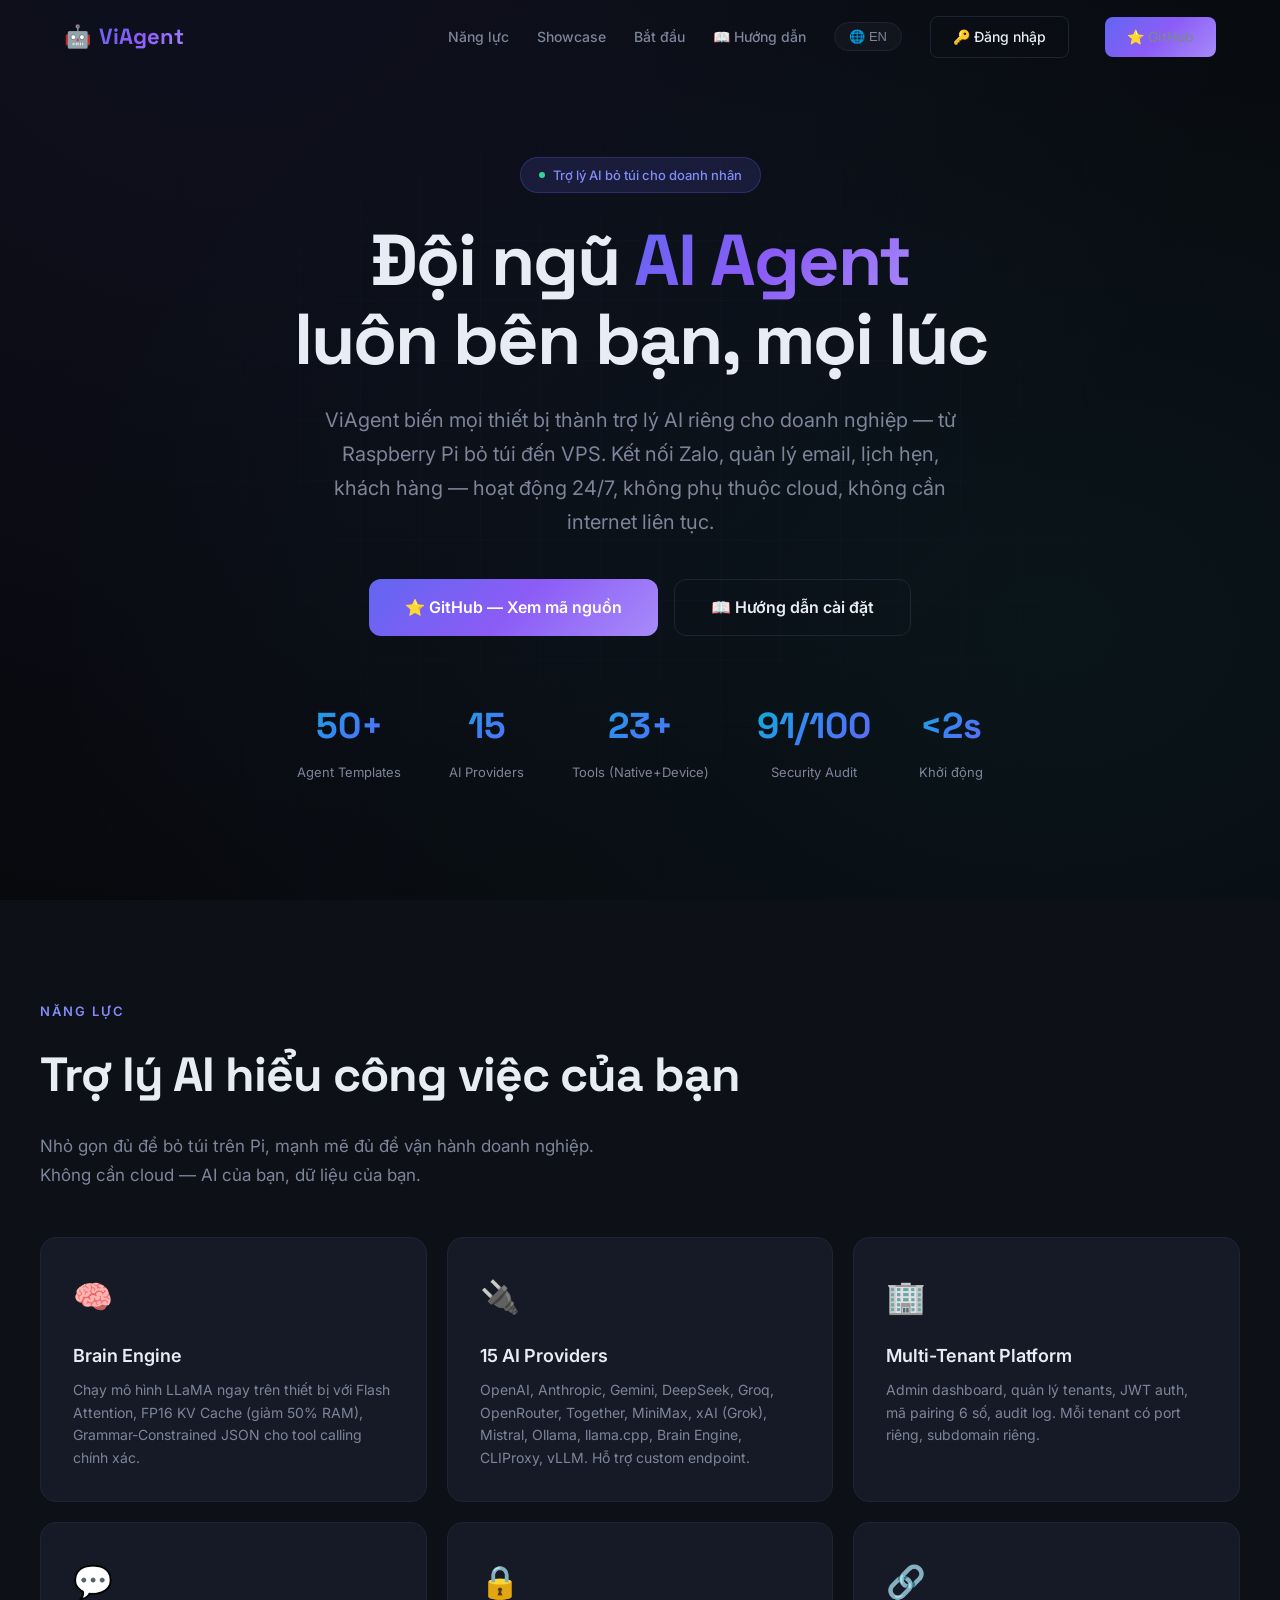
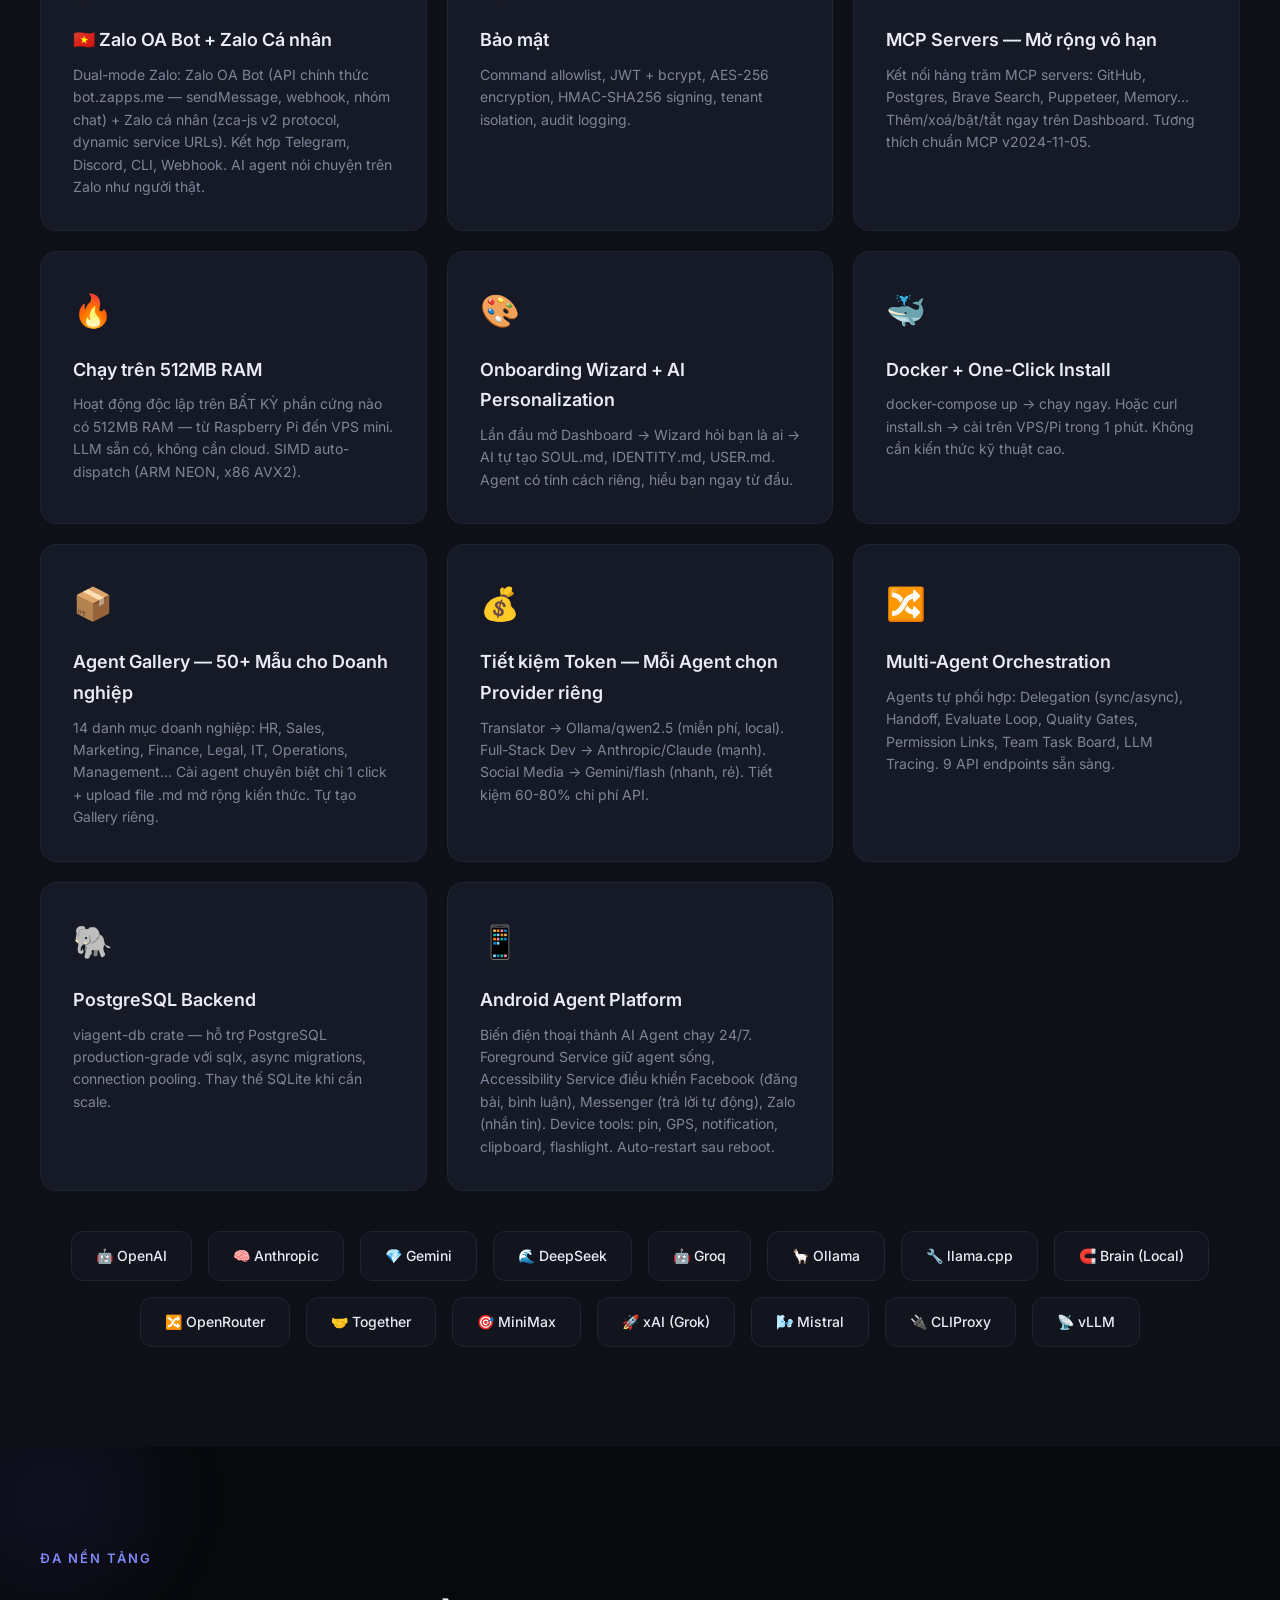
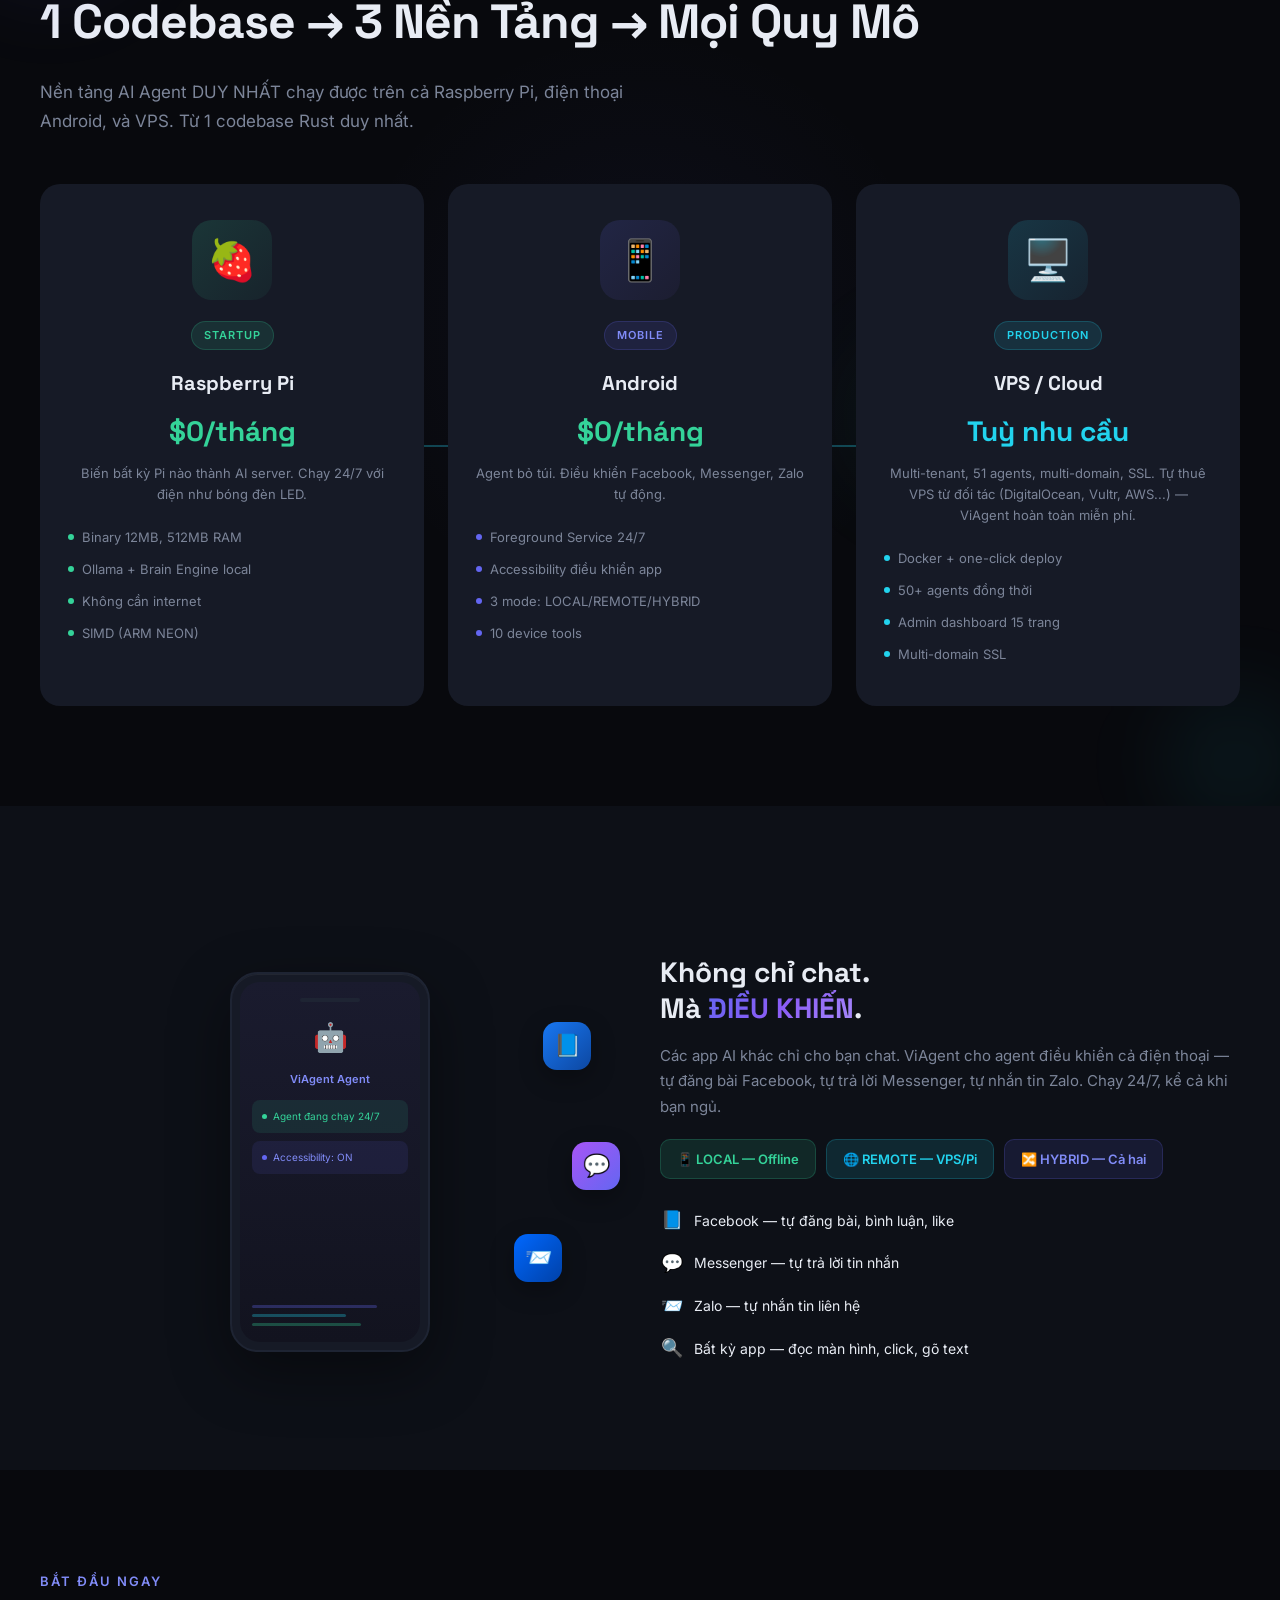
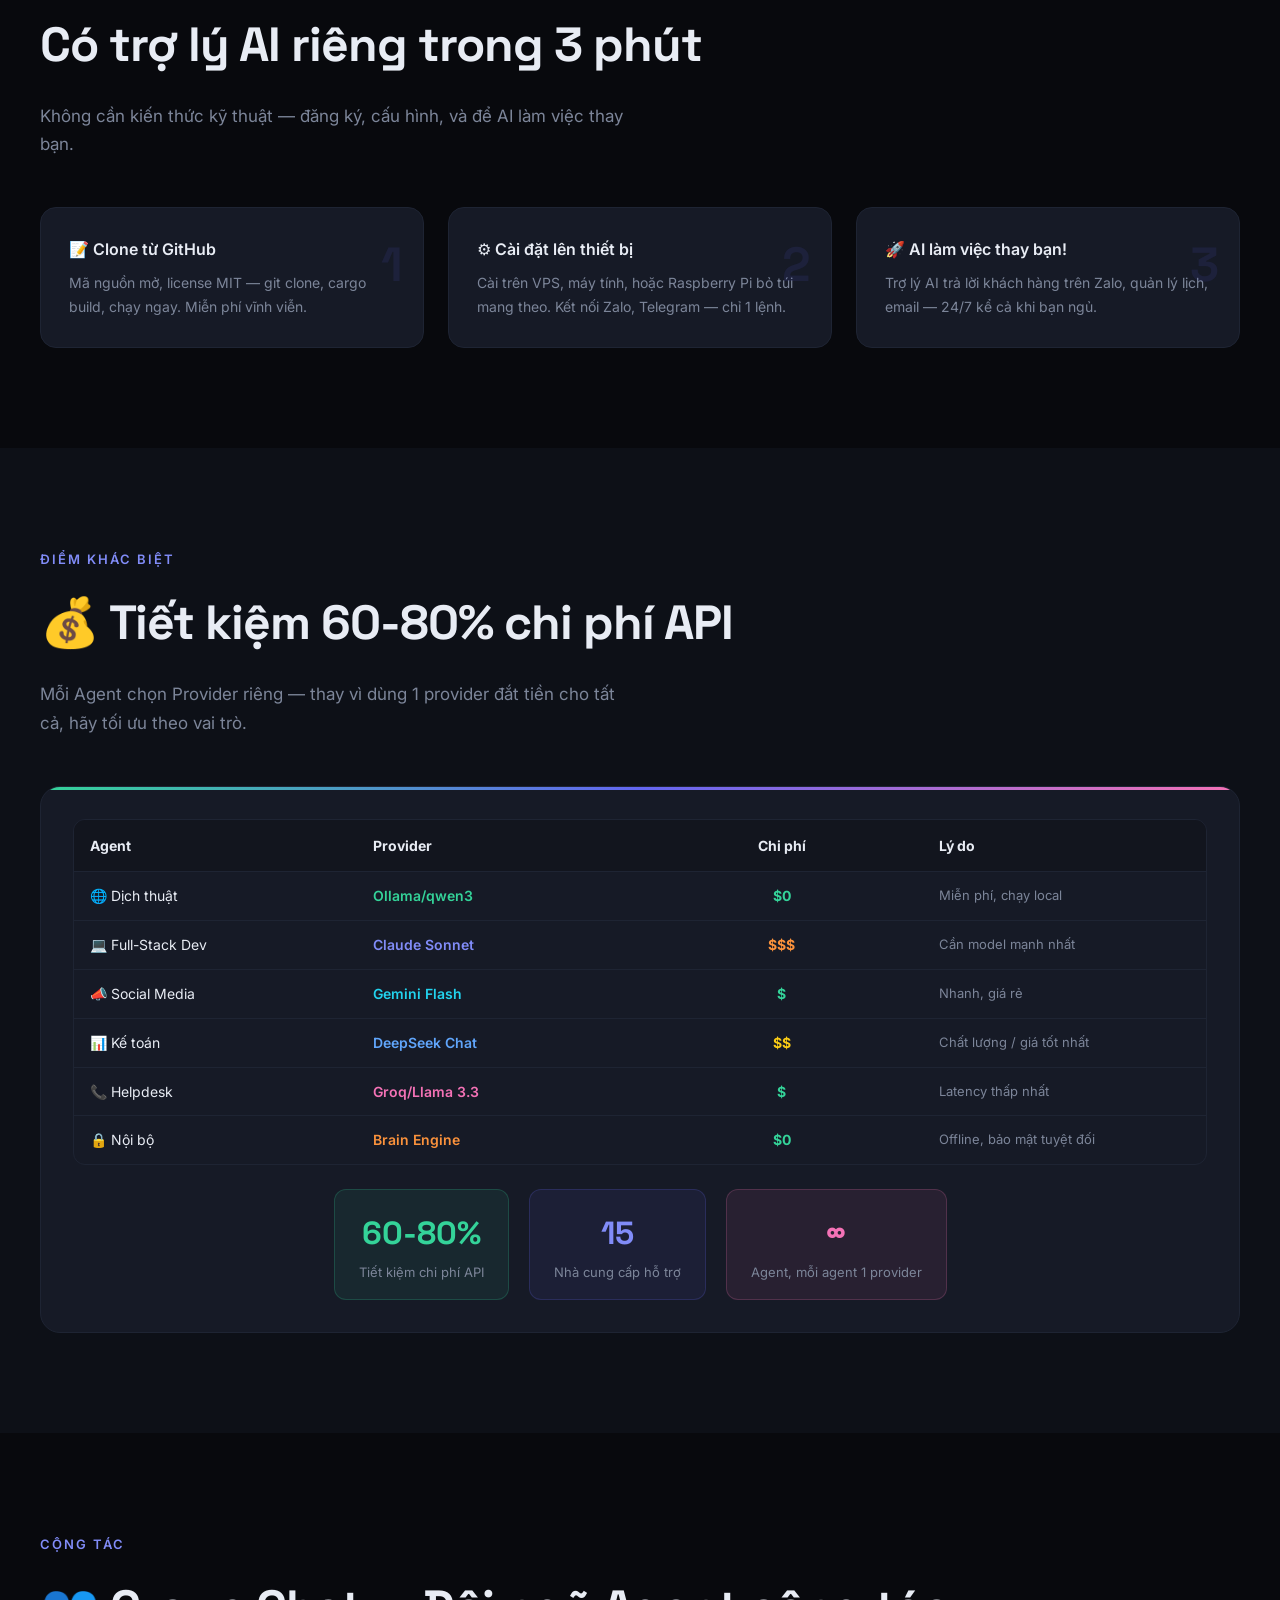
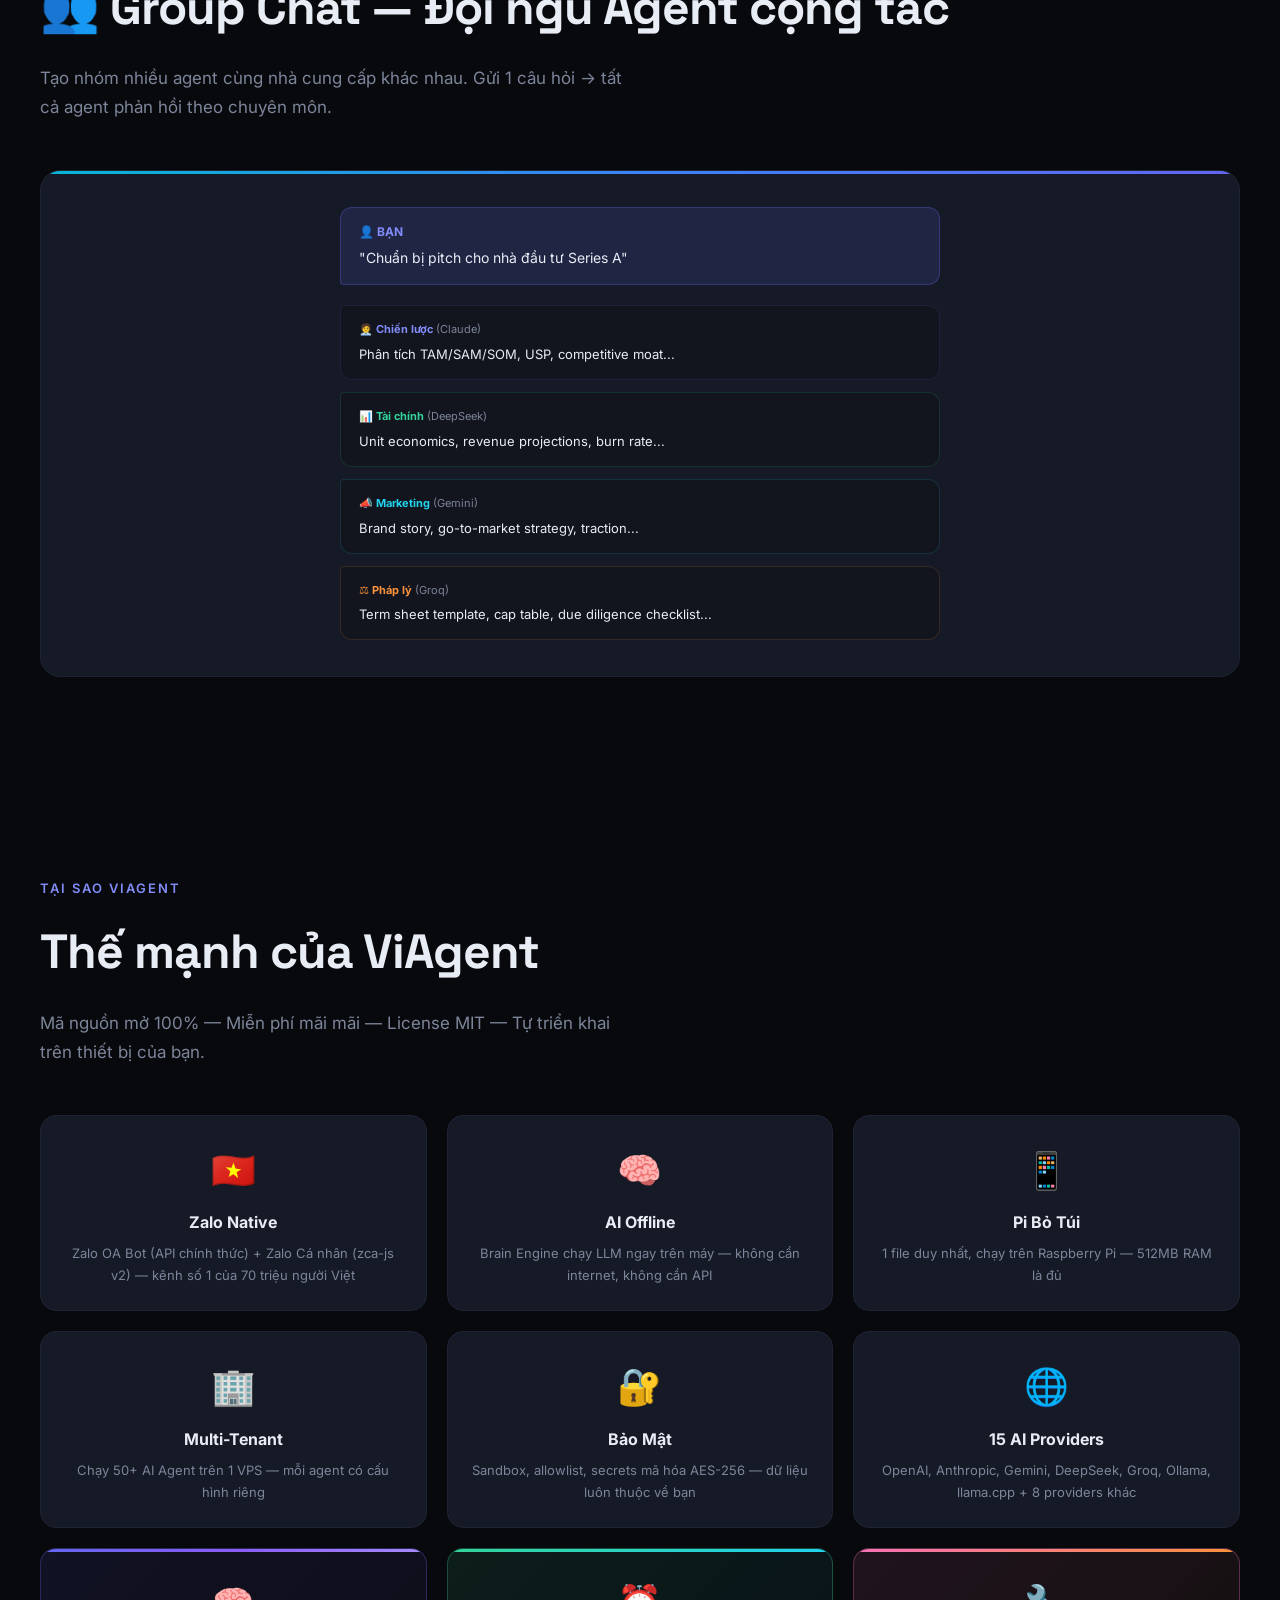
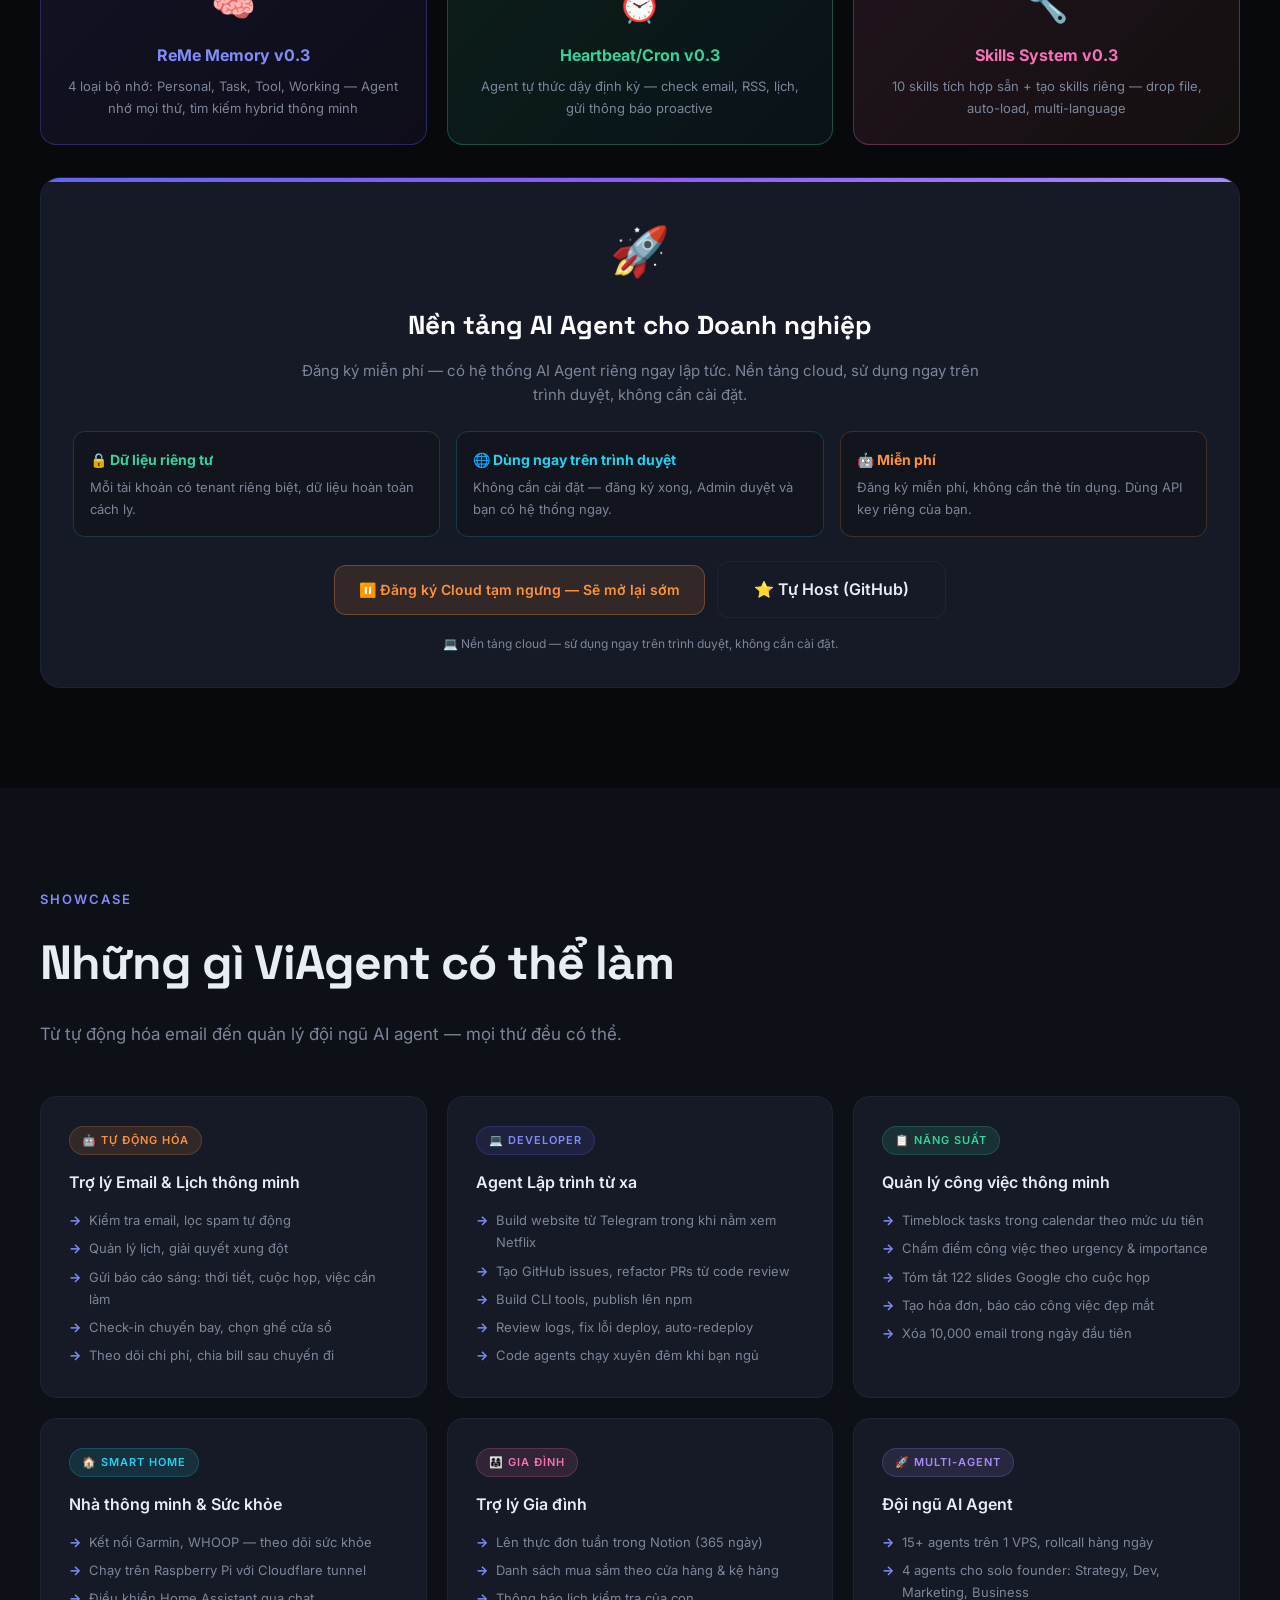
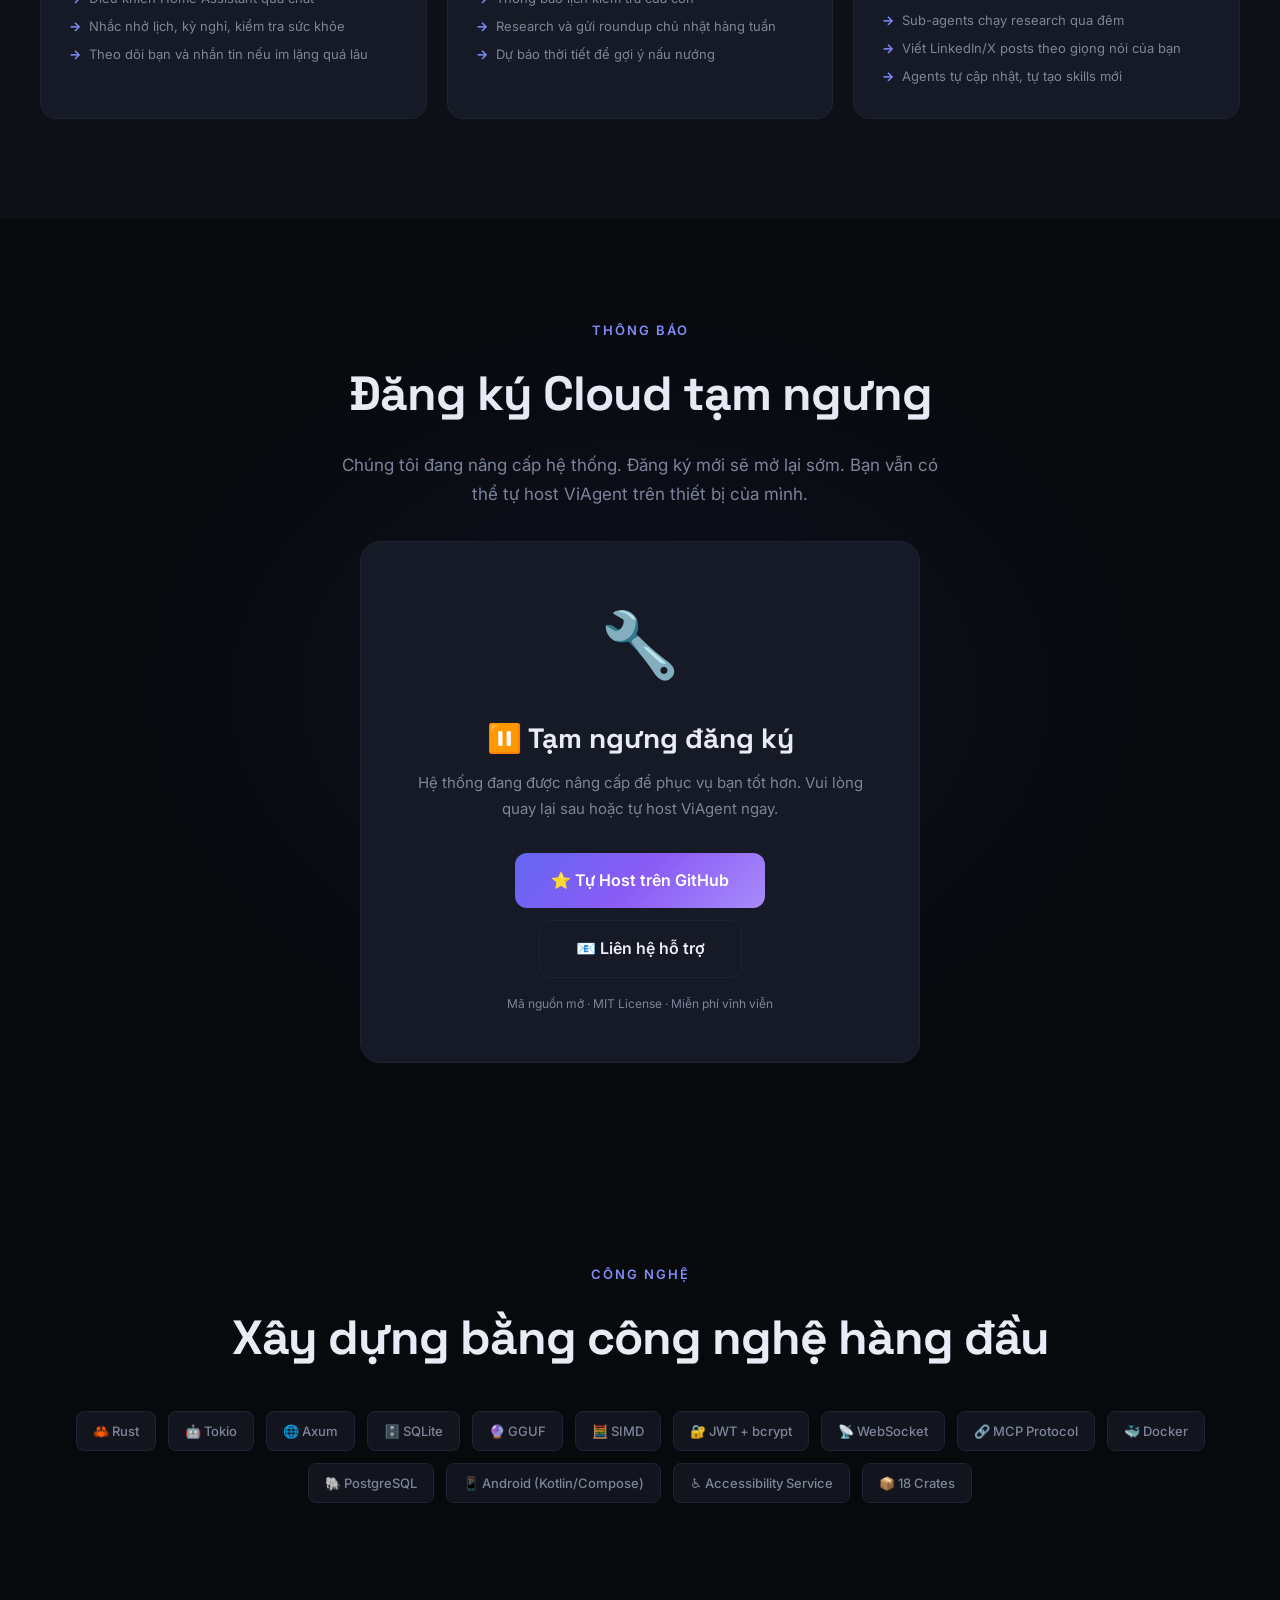
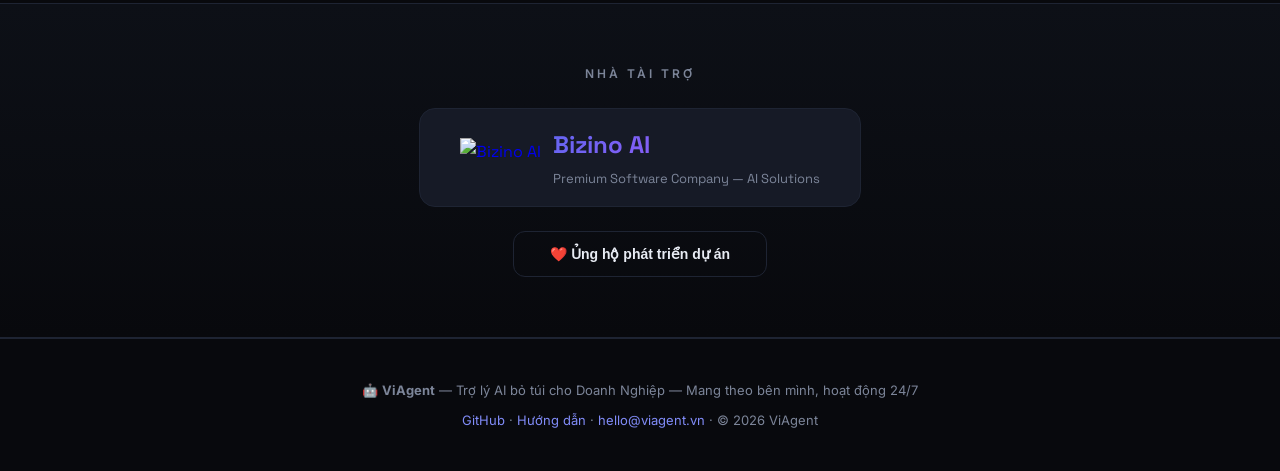
==== deploy/viagent-landing/index.html @ e4c4c2b2 "initial: BizClaw v0.3.0 — Self-hosted AI Agent platform Single-tenant AI Agent platform for personal" ====
<!DOCTYPE html>
<html lang="vi">
<head>
<meta charset="UTF-8">
<meta name="viewport" content="width=device-width, initial-scale=1.0">
<title>ViAgent — Trợ lý AI cho Doanh Nghiệp | AI Agent for Business</title>
<meta name="description" content="ViAgent — Trợ lý AI dành cho doanh nhân. Chạy trên mọi thiết bị từ Raspberry Pi đến VPS. Tích hợp Zalo, hoạt động độc lập không cần cloud.">
<meta property="og:title" content="ViAgent — Trợ lý AI cho Doanh Nghiệp">
<meta property="og:description" content="AI Agent bỏ túi cho doanh nhân. Chạy trên thiết bị 512MB RAM, tích hợp Zalo, hoạt động 24/7 không cần cloud.">
<meta property="og:type" content="website">
<meta property="og:url" content="https://viagent.vn">
<link rel="icon" href="data:image/svg+xml,<svg xmlns='http://www.w3.org/2000/svg' viewBox='0 0 100 100'><text y='.9em' font-size='90'>🤖</text></svg>">
<link rel="preconnect" href="https://fonts.googleapis.com">
<link href="https://fonts.googleapis.com/css2?family=Inter:wght@300;400;500;600;700;800;900&family=Space+Grotesk:wght@400;500;600;700&display=swap" rel="stylesheet">
<style>
*{margin:0;padding:0;box-sizing:border-box}
:root{
  --bg:#08090d;--bg2:#0d1017;--surface:#12151e;--card:#161a26;--border:#1e2433;
  --text:#e8ecf4;--muted:#7c8599;--accent:#6366f1;--accent2:#818cf8;--accent-glow:rgba(99,102,241,.15);
  --green:#34d399;--cyan:#22d3ee;--pink:#f472b6;--orange:#fb923c;
  --grad1:linear-gradient(135deg,#6366f1,#8b5cf6,#a78bfa);
  --grad2:linear-gradient(135deg,#06b6d4,#3b82f6,#6366f1);
}
html{scroll-behavior:smooth;font-size:16px}
body{font-family:'Inter',system-ui,sans-serif;background:var(--bg);color:var(--text);overflow-x:hidden;line-height:1.7}

/* ═══ NAV ═══ */
nav{position:fixed;top:0;width:100%;z-index:100;padding:16px 0;transition:all .3s}
nav.scrolled{background:rgba(8,9,13,.92);backdrop-filter:blur(20px);border-bottom:1px solid var(--border)}
.nav-inner{max-width:1200px;margin:0 auto;padding:0 24px;display:flex;align-items:center;justify-content:space-between}
.logo{display:flex;align-items:center;gap:8px;font-family:'Space Grotesk',sans-serif;font-weight:700;font-size:22px;color:var(--text);text-decoration:none}
.logo span{background:var(--grad1);-webkit-background-clip:text;-webkit-text-fill-color:transparent}
.nav-links{display:flex;gap:28px;align-items:center}
.nav-links a{color:var(--muted);text-decoration:none;font-size:14px;font-weight:500;transition:.2s}
.nav-links a:hover{color:var(--text)}
.lang-toggle{background:var(--surface);border:1px solid var(--border);color:var(--muted);padding:6px 14px;border-radius:20px;cursor:pointer;font-size:13px;transition:.2s}
.lang-toggle:hover{border-color:var(--accent);color:var(--accent)}
.nav-cta{background:var(--grad1);color:#fff;padding:8px 22px;border-radius:8px;font-size:14px;font-weight:600;text-decoration:none;transition:all .2s;border:none;cursor:pointer}
.nav-cta:hover{transform:translateY(-1px);box-shadow:0 8px 30px rgba(99,102,241,.35)}

/* ═══ HERO ═══ */
.hero{min-height:100vh;display:flex;align-items:center;justify-content:center;position:relative;overflow:hidden;padding:120px 24px 80px}
.hero::before{content:'';position:absolute;top:-50%;left:-30%;width:160%;height:200%;background:radial-gradient(ellipse at 30% 20%,rgba(99,102,241,.08) 0%,transparent 50%),radial-gradient(ellipse at 70% 60%,rgba(34,211,238,.06) 0%,transparent 50%);pointer-events:none}
.hero-grid{position:absolute;inset:0;background-image:linear-gradient(rgba(99,102,241,.03) 1px,transparent 1px),linear-gradient(90deg,rgba(99,102,241,.03) 1px,transparent 1px);background-size:60px 60px;mask-image:radial-gradient(ellipse at center,black 30%,transparent 70%)}
.hero-content{max-width:900px;text-align:center;position:relative;z-index:1}
.hero-badge{display:inline-flex;align-items:center;gap:8px;padding:6px 18px;background:var(--accent-glow);border:1px solid rgba(99,102,241,.25);border-radius:30px;font-size:13px;color:var(--accent2);margin-bottom:28px;font-weight:500}
.hero-badge .dot{width:6px;height:6px;background:var(--green);border-radius:50%;animation:pulse 2s infinite}
@keyframes pulse{0%,100%{opacity:1}50%{opacity:.4}}
h1{font-family:'Space Grotesk',sans-serif;font-size:clamp(36px,6vw,72px);font-weight:800;line-height:1.1;margin-bottom:24px;letter-spacing:-2px}
h1 .grad{background:var(--grad1);-webkit-background-clip:text;-webkit-text-fill-color:transparent}
.hero-desc{font-size:clamp(16px,2vw,20px);color:var(--muted);max-width:640px;margin:0 auto 40px;line-height:1.7}
.hero-actions{display:flex;gap:16px;justify-content:center;flex-wrap:wrap}
.btn-primary{background:var(--grad1);color:#fff;padding:14px 36px;border-radius:12px;font-size:16px;font-weight:600;text-decoration:none;transition:all .25s;border:none;cursor:pointer;display:inline-flex;align-items:center;gap:8px}
.btn-primary:hover{transform:translateY(-2px);box-shadow:0 12px 40px rgba(99,102,241,.4)}
.btn-secondary{background:transparent;color:var(--text);padding:14px 36px;border-radius:12px;font-size:16px;font-weight:600;text-decoration:none;border:1px solid var(--border);transition:all .25s;display:inline-flex;align-items:center;gap:8px}
.btn-secondary:hover{border-color:var(--accent);background:var(--accent-glow)}
.hero-stats{display:flex;gap:48px;justify-content:center;margin-top:60px;flex-wrap:wrap}
.hero-stat{text-align:center}
.hero-stat .num{font-family:'Space Grotesk',sans-serif;font-size:36px;font-weight:700;background:var(--grad2);-webkit-background-clip:text;background-clip:text;-webkit-text-fill-color:transparent}
.hero-stat .label{font-size:13px;color:var(--muted);margin-top:4px}

/* ═══ PLATFORM SECTION ═══ */
#platforms{background:var(--bg);position:relative;overflow:hidden}
#platforms::before{content:'';position:absolute;top:50%;left:50%;width:600px;height:600px;transform:translate(-50%,-50%);background:radial-gradient(circle,rgba(99,102,241,.06) 0%,transparent 70%);pointer-events:none}
.platforms-grid{display:grid;grid-template-columns:repeat(3,1fr);gap:24px;margin-top:48px;position:relative}
.platforms-grid::before{content:'';position:absolute;top:50%;left:15%;right:15%;height:2px;background:linear-gradient(90deg,transparent,var(--cyan),var(--accent),var(--cyan),transparent);opacity:.3;z-index:0}
.platform-card{background:var(--card);border-radius:20px;padding:36px 28px;text-align:center;position:relative;z-index:1;transition:all .4s;overflow:hidden}
.platform-card::before{content:'';position:absolute;inset:-2px;border-radius:22px;padding:2px;background:linear-gradient(135deg,var(--accent),var(--cyan),var(--accent));-webkit-mask:linear-gradient(#fff 0 0) content-box,linear-gradient(#fff 0 0);mask:linear-gradient(#fff 0 0) content-box,linear-gradient(#fff 0 0);-webkit-mask-composite:xor;mask-composite:exclude;opacity:0;transition:.4s}
.platform-card:hover::before{opacity:1}
.platform-card:hover{transform:translateY(-8px);box-shadow:0 20px 60px rgba(99,102,241,.15)}
.platform-icon{width:80px;height:80px;border-radius:20px;display:flex;align-items:center;justify-content:center;font-size:40px;margin:0 auto 20px;position:relative}
.platform-icon.pi{background:linear-gradient(135deg,rgba(52,211,153,.15),rgba(52,211,153,.05))}
.platform-icon.android{background:linear-gradient(135deg,rgba(99,102,241,.15),rgba(139,92,246,.05))}
.platform-icon.vps{background:linear-gradient(135deg,rgba(34,211,238,.15),rgba(34,211,238,.05))}
.platform-card h3{font-size:20px;font-weight:700;margin-bottom:4px;font-family:'Space Grotesk',sans-serif}
.platform-price{font-family:'Space Grotesk',sans-serif;font-size:28px;font-weight:800;margin:8px 0}
.platform-price.free{color:var(--green)}
.platform-price.low{color:var(--cyan)}
.platform-card .platform-desc{font-size:13px;color:var(--muted);margin-bottom:16px;line-height:1.6}
.platform-features{list-style:none;text-align:left}
.platform-features li{padding:5px 0;font-size:13px;color:var(--muted);display:flex;align-items:center;gap:8px}
.platform-features li .pf-dot{width:6px;height:6px;border-radius:50%;flex-shrink:0}
.pf-dot.green{background:var(--green)}
.pf-dot.purple{background:var(--accent)}
.pf-dot.cyan{background:var(--cyan)}
.platform-tag{display:inline-block;padding:4px 12px;border-radius:20px;font-size:11px;font-weight:600;letter-spacing:1px;text-transform:uppercase;margin-bottom:16px}
.ptag-green{background:rgba(52,211,153,.12);color:var(--green);border:1px solid rgba(52,211,153,.2)}
.ptag-purple{background:rgba(99,102,241,.12);color:var(--accent2);border:1px solid rgba(99,102,241,.2)}
.ptag-cyan{background:rgba(34,211,238,.12);color:var(--cyan);border:1px solid rgba(34,211,238,.2)}

/* Floating orbs */
.platform-orbs{position:absolute;inset:0;pointer-events:none;overflow:hidden}
.orb{position:absolute;border-radius:50%;filter:blur(40px);animation:float 8s ease-in-out infinite}
.orb-1{width:200px;height:200px;background:rgba(99,102,241,.08);top:-50px;left:-50px;animation-delay:0s}
.orb-2{width:150px;height:150px;background:rgba(34,211,238,.06);bottom:-30px;right:-30px;animation-delay:3s}
.orb-3{width:180px;height:180px;background:rgba(52,211,153,.05);top:50%;right:20%;animation-delay:5s}
@keyframes float{0%,100%{transform:translateY(0) scale(1)}50%{transform:translateY(-20px) scale(1.05)}}

/* ═══ ANDROID SHOWCASE ═══ */
.android-showcase{display:grid;grid-template-columns:1fr 1fr;gap:40px;align-items:center;margin-top:48px}
.android-visual{position:relative;display:flex;align-items:center;justify-content:center;min-height:400px}
.phone-frame{width:200px;height:380px;background:var(--card);border:2px solid var(--border);border-radius:28px;position:relative;overflow:hidden;box-shadow:0 20px 60px rgba(0,0,0,.4),inset 0 1px 0 rgba(255,255,255,.05)}
.phone-screen{position:absolute;inset:8px;border-radius:20px;background:linear-gradient(180deg,#1a1b2e 0%,#12131f 100%);display:flex;flex-direction:column;padding:16px 12px}
.phone-notch{width:60px;height:4px;background:var(--border);border-radius:4px;margin:0 auto 12px}
.phone-logo{text-align:center;font-size:28px;margin-bottom:8px}
.phone-title{text-align:center;font-size:11px;font-weight:600;color:var(--accent2);margin-bottom:12px}
.phone-status{display:flex;align-items:center;gap:6px;padding:8px 10px;background:rgba(52,211,153,.1);border-radius:8px;margin-bottom:8px;font-size:10px;color:var(--green)}
.phone-status .ps-dot{width:5px;height:5px;background:var(--green);border-radius:50%;animation:pulse 2s infinite}
.app-lines{display:flex;flex-direction:column;gap:6px;margin-top:auto}
.app-line{height:3px;border-radius:2px;opacity:.3}
.app-line:nth-child(1){background:var(--accent);width:80%}
.app-line:nth-child(2){background:var(--cyan);width:60%}
.app-line:nth-child(3){background:var(--green);width:70%}

/* App connection lines */
.app-nodes{position:absolute;top:0;left:0;right:0;bottom:0}
.app-node{position:absolute;width:48px;height:48px;border-radius:14px;display:flex;align-items:center;justify-content:center;font-size:22px;box-shadow:0 8px 24px rgba(0,0,0,.3);animation:float 6s ease-in-out infinite}
.app-node.fb{background:linear-gradient(135deg,#1877F2,#0d47a1);top:15%;right:5%;animation-delay:0s}
.app-node.msg{background:linear-gradient(135deg,#a855f6,#6366f1);top:45%;right:0;animation-delay:2s}
.app-node.zalo{background:linear-gradient(135deg,#0068ff,#0041a8);bottom:20%;right:10%;animation-delay:4s}

.android-info h3{font-family:'Space Grotesk',sans-serif;font-size:28px;font-weight:700;margin-bottom:16px;line-height:1.3}
.android-info .ai-highlight{background:var(--grad1);-webkit-background-clip:text;background-clip:text;-webkit-text-fill-color:transparent}
.android-info p{color:var(--muted);font-size:15px;line-height:1.7;margin-bottom:20px}
.mode-pills{display:flex;gap:10px;flex-wrap:wrap;margin-bottom:20px}
.mode-pill{padding:8px 16px;border-radius:10px;font-size:13px;font-weight:600;display:flex;align-items:center;gap:6px}
.mode-pill.local{background:rgba(52,211,153,.12);color:var(--green);border:1px solid rgba(52,211,153,.2)}
.mode-pill.remote{background:rgba(34,211,238,.12);color:var(--cyan);border:1px solid rgba(34,211,238,.2)}
.mode-pill.hybrid{background:rgba(99,102,241,.12);color:var(--accent2);border:1px solid rgba(99,102,241,.2)}
.app-control-list{list-style:none}
.app-control-list li{padding:6px 0;font-size:14px;display:flex;align-items:center;gap:10px}
.app-control-list li .acl-icon{font-size:18px;width:24px;text-align:center}

@media(max-width:768px){
  .platforms-grid{grid-template-columns:1fr}
  .platforms-grid::before{display:none}
  .android-showcase{grid-template-columns:1fr}
  .android-visual{min-height:300px}
}

/* ═══ SECTION ═══ */
section{padding:100px 24px}
.container{max-width:1200px;margin:0 auto}
.section-label{font-size:13px;font-weight:600;color:var(--accent2);letter-spacing:2px;text-transform:uppercase;margin-bottom:12px}
.section-title{font-family:'Space Grotesk',sans-serif;font-size:clamp(28px,4vw,48px);font-weight:700;margin-bottom:16px;letter-spacing:-1px}
.section-desc{font-size:17px;color:var(--muted);max-width:600px;margin-bottom:48px;line-height:1.7}

/* ═══ FEATURES ═══ */
#features{background:var(--bg2)}
.features-grid{display:grid;grid-template-columns:repeat(auto-fit,minmax(300px,1fr));gap:20px}
.feature-card{background:var(--card);border:1px solid var(--border);border-radius:16px;padding:32px;transition:all .3s;position:relative;overflow:hidden}
.feature-card:hover{border-color:var(--accent);transform:translateY(-4px);box-shadow:0 16px 48px rgba(0,0,0,.3)}
.feature-card::after{content:'';position:absolute;top:0;left:0;right:0;height:2px;background:var(--grad1);opacity:0;transition:.3s}
.feature-card:hover::after{opacity:1}
.feature-icon{font-size:32px;margin-bottom:16px;display:block}
.feature-card h3{font-size:18px;font-weight:600;margin-bottom:8px}
.feature-card p{font-size:14px;color:var(--muted);line-height:1.6}

/* ═══ PROVIDERS ═══ */
.providers-row{display:flex;gap:16px;justify-content:center;flex-wrap:wrap;margin-top:40px}
.provider-pill{background:var(--surface);border:1px solid var(--border);border-radius:12px;padding:12px 24px;font-size:14px;font-weight:500;display:flex;align-items:center;gap:8px;transition:.25s}
.provider-pill:hover{border-color:var(--accent);background:var(--accent-glow)}

/* ═══ PRICING ═══ */
#pricing{background:var(--bg2)}
.pricing-grid{display:grid;grid-template-columns:repeat(auto-fit,minmax(260px,1fr));gap:20px;margin-top:48px}
.price-card{background:var(--card);border:1px solid var(--border);border-radius:16px;padding:32px;position:relative;transition:.3s}
.price-card.popular{border-color:var(--accent);box-shadow:0 0 60px rgba(99,102,241,.12)}
.price-card.popular::before{content:'⭐ Popular';position:absolute;top:-12px;left:50%;transform:translateX(-50%);background:var(--grad1);padding:4px 16px;border-radius:20px;font-size:12px;font-weight:600;color:#fff}
.price-card h3{font-size:20px;font-weight:600;margin-bottom:4px}
.price-card .price{font-family:'Space Grotesk',sans-serif;font-size:40px;font-weight:700;margin:16px 0 8px}
.price-card .price span{font-size:16px;font-weight:400;color:var(--muted)}
.price-card .desc{font-size:14px;color:var(--muted);margin-bottom:20px}
.price-card ul{list-style:none;margin-bottom:24px}
.price-card li{padding:6px 0;font-size:14px;display:flex;align-items:center;gap:8px}
.price-card li::before{content:'✓';color:var(--green);font-weight:700;font-size:12px}

/* ═══ HOW IT WORKS ═══ */
.steps{display:grid;grid-template-columns:repeat(auto-fit,minmax(220px,1fr));gap:24px;margin-top:48px;counter-reset:step}
.step{background:var(--card);border:1px solid var(--border);border-radius:16px;padding:28px;position:relative;transition:.3s;counter-increment:step}
.step::before{content:counter(step);position:absolute;top:16px;right:20px;font-family:'Space Grotesk',sans-serif;font-size:48px;font-weight:800;color:rgba(99,102,241,.1)}
.step:hover{border-color:var(--accent);transform:translateY(-3px)}
.step h4{font-size:16px;font-weight:600;margin-bottom:8px}
.step p{font-size:14px;color:var(--muted)}

/* ═══ CTA / REGISTER ═══ */
#register{position:relative;overflow:hidden}
#register::before{content:'';position:absolute;inset:0;background:radial-gradient(ellipse at center,rgba(99,102,241,.08),transparent 60%)}
.register-box{max-width:560px;margin:0 auto;background:var(--card);border:1px solid var(--border);border-radius:20px;padding:48px;position:relative;backdrop-filter:blur(10px)}
.register-box h2{font-family:'Space Grotesk',sans-serif;font-size:28px;font-weight:700;margin-bottom:8px;text-align:center}
.register-box .sub{color:var(--muted);font-size:15px;text-align:center;margin-bottom:32px}
.form-group{margin-bottom:16px}
.form-group label{display:block;font-size:13px;color:var(--muted);margin-bottom:6px;font-weight:500}
.form-group input,.form-group select{width:100%;padding:12px 16px;background:var(--surface);border:1px solid var(--border);border-radius:10px;color:var(--text);font-size:15px;outline:none;transition:.2s;font-family:inherit}
.form-group input:focus,.form-group select:focus{border-color:var(--accent);box-shadow:0 0 0 3px var(--accent-glow)}
.form-row{display:grid;grid-template-columns:1fr 1fr;gap:12px}
.form-submit{width:100%;padding:14px;background:var(--grad1);color:#fff;border:none;border-radius:10px;font-size:16px;font-weight:600;cursor:pointer;transition:.25s;margin-top:8px;font-family:inherit}
.form-submit:hover{transform:translateY(-2px);box-shadow:0 12px 40px rgba(99,102,241,.4)}
.form-submit:disabled{opacity:.6;cursor:not-allowed;transform:none;box-shadow:none}
.form-note{text-align:center;font-size:12px;color:var(--muted);margin-top:16px}
.form-success{display:none;text-align:center;padding:40px 20px}
.form-success .icon{font-size:48px;margin-bottom:16px}
.form-success h3{font-size:22px;margin-bottom:8px;color:var(--green)}
.form-success p{color:var(--muted);font-size:14px}

/* ═══ SHOWCASE ═══ */
#showcase{background:var(--bg2)}
.showcase-grid{display:grid;grid-template-columns:repeat(auto-fill,minmax(340px,1fr));gap:20px;margin-top:48px}
.showcase-card{background:var(--card);border:1px solid var(--border);border-radius:16px;padding:28px;transition:all .3s;position:relative;overflow:hidden}
.showcase-card:hover{border-color:var(--accent);transform:translateY(-4px);box-shadow:0 16px 48px rgba(0,0,0,.3)}
.showcase-card::after{content:'';position:absolute;top:0;left:0;right:0;height:2px;background:var(--grad1);opacity:0;transition:.3s}
.showcase-card:hover::after{opacity:1}
.showcase-tag{display:inline-flex;align-items:center;gap:6px;padding:4px 12px;border-radius:20px;font-size:11px;font-weight:600;text-transform:uppercase;letter-spacing:1px;margin-bottom:14px}
.tag-automation{background:rgba(251,146,60,.12);color:var(--orange);border:1px solid rgba(251,146,60,.2)}
.tag-developer{background:rgba(99,102,241,.12);color:var(--accent2);border:1px solid rgba(99,102,241,.2)}
.tag-productivity{background:rgba(52,211,153,.12);color:var(--green);border:1px solid rgba(52,211,153,.2)}
.tag-smarthome{background:rgba(34,211,238,.12);color:var(--cyan);border:1px solid rgba(34,211,238,.2)}
.tag-family{background:rgba(244,114,182,.12);color:var(--pink);border:1px solid rgba(244,114,182,.2)}
.tag-poweruser{background:rgba(167,139,250,.12);color:#a78bfa;border:1px solid rgba(167,139,250,.2)}
.showcase-card h3{font-size:16px;font-weight:600;margin-bottom:10px}
.showcase-card p{font-size:13px;color:var(--muted);line-height:1.6}
.showcase-card ul{list-style:none;margin-top:10px}
.showcase-card li{padding:3px 0;font-size:13px;color:var(--muted);display:flex;align-items:flex-start;gap:8px}
.showcase-card li::before{content:'→';color:var(--accent2);font-weight:700;flex-shrink:0}

/* ═══ SPONSOR ═══ */
.sponsor-section{padding:60px 24px;text-align:center;border-top:1px solid var(--border);border-bottom:1px solid var(--border);background:linear-gradient(180deg,var(--bg2) 0%,var(--bg) 100%)}
.sponsor-label{font-size:12px;font-weight:600;color:var(--muted);letter-spacing:3px;text-transform:uppercase;margin-bottom:24px}
.sponsor-logo{display:inline-flex;align-items:center;gap:12px;padding:16px 40px;background:var(--card);border:1px solid var(--border);border-radius:16px;text-decoration:none;transition:all .3s;font-family:'Space Grotesk',sans-serif}
.sponsor-logo:hover{border-color:var(--accent);transform:translateY(-2px);box-shadow:0 12px 40px rgba(99,102,241,.2)}
.sponsor-logo .sp-icon{font-size:36px}
.sponsor-logo .sp-text{text-align:left}
.sponsor-logo .sp-name{font-size:24px;font-weight:700;background:var(--grad1);-webkit-background-clip:text;-webkit-text-fill-color:transparent}
.sponsor-logo .sp-desc{font-size:13px;color:var(--muted);margin-top:2px}

/* ═══ TECH ═══ */
.tech-badges{display:flex;gap:12px;flex-wrap:wrap;margin-top:24px}
.tech-badge{background:var(--surface);border:1px solid var(--border);border-radius:8px;padding:8px 16px;font-size:13px;font-weight:500;color:var(--muted)}

/* ═══ FOOTER ═══ */
footer{border-top:1px solid var(--border);padding:40px 24px;text-align:center;color:var(--muted);font-size:13px}
footer a{color:var(--accent2);text-decoration:none}

/* ═══ ANIMATIONS ═══ */
.fade-up{opacity:0;transform:translateY(30px);transition:all .6s cubic-bezier(.16,1,.3,1)}
.fade-up.visible{opacity:1;transform:translateY(0)}
.stagger{transition-delay:calc(var(--i,0) * 100ms)}

/* ═══ RESPONSIVE ═══ */
@media(max-width:768px){
  .nav-links{display:none}
  .hero-stats{gap:24px}
  .form-row{grid-template-columns:1fr}
  .hero{padding:100px 16px 60px}
  section{padding:60px 16px}
  .register-box{padding:28px 20px}
  .showcase-grid{grid-template-columns:1fr}
  #feature-grid{grid-template-columns:1fr!important}
}
@media(max-width:480px){h1{font-size:32px!important}}
</style>
</head>
<body>

<!-- NAV -->
<nav id="navbar">
  <div class="nav-inner">
    <a href="#" class="logo">🤖 <span>ViAgent</span></a>
    <div class="nav-links">
      <a href="#features" data-vi="Năng lực" data-en="Features">Năng lực</a>
      <a href="#showcase" data-vi="Showcase" data-en="Showcase">Showcase</a>
      <a href="#how" data-vi="Bắt đầu" data-en="Get Started">Bắt đầu</a>
      <a href="/docs.html" data-vi="📖 Hướng dẫn" data-en="📖 Docs">📖 Hướng dẫn</a>
      <!-- Registration temporarily disabled -->
      <!-- <a href="#register" data-vi="Đăng ký" data-en="Register">Đăng ký</a> -->
      <button class="lang-toggle" onclick="toggleLang()">🌐 EN</button>
      <a href="#" onclick="goLogin()" class="nav-cta" style="background:transparent;border:1px solid var(--border);color:var(--text);margin-right:8px" data-vi="🔑 Đăng nhập" data-en="🔑 Login">🔑 Đăng nhập</a>
      <a href="https://github.com/nguyenduchoai/bizclaw" target="_blank" class="nav-cta" data-vi="⭐ GitHub" data-en="⭐ GitHub">⭐ GitHub</a>
    </div>
  </div>
</nav>

<!-- HERO -->
<section class="hero">
  <div class="hero-grid"></div>
  <div class="hero-content">
    <div class="hero-badge"><span class="dot"></span> <span data-vi="Trợ lý AI bỏ túi cho doanh nhân" data-en="Pocket AI Assistant for Business">Trợ lý AI bỏ túi cho doanh nhân</span></div>
    <h1>
      <span data-vi="Đội ngũ" data-en="Your">Đội ngũ</span> <span class="grad" data-vi="AI Agent" data-en="AI Agent Team">AI Agent</span><br>
      <span data-vi="luôn bên bạn, mọi lúc" data-en="always by your side">luôn bên bạn, mọi lúc</span>
    </h1>
    <p class="hero-desc" data-vi="ViAgent biến mọi thiết bị thành trợ lý AI riêng cho doanh nghiệp — từ Raspberry Pi bỏ túi đến VPS. Kết nối Zalo, quản lý email, lịch hẹn, khách hàng — hoạt động 24/7, không phụ thuộc cloud, không cần internet liên tục." data-en="ViAgent turns any device into your private business AI assistant — from a pocket-sized Raspberry Pi to a VPS. Connect Zalo, manage emails, appointments, clients — running 24/7, cloud-free, no constant internet required.">ViAgent biến mọi thiết bị thành trợ lý AI riêng cho doanh nghiệp — từ Raspberry Pi bỏ túi đến VPS. Kết nối Zalo, quản lý email, lịch hẹn, khách hàng — hoạt động 24/7, không phụ thuộc cloud, không cần internet liên tục.</p>
    <div class="hero-actions">
      <a href="https://github.com/nguyenduchoai/bizclaw" target="_blank" class="btn-primary" data-vi="⭐ GitHub — Xem mã nguồn" data-en="⭐ GitHub — View Source">⭐ GitHub — Xem mã nguồn</a>
      <a href="/docs.html" class="btn-secondary" data-vi="📖 Hướng dẫn cài đặt" data-en="📖 Installation Guide">📖 Hướng dẫn cài đặt</a>
    </div>
    <div class="hero-stats">
      <div class="hero-stat"><div class="num">50+</div><div class="label" data-vi="Agent Templates" data-en="Agent Templates">Agent Templates</div></div>
      <div class="hero-stat"><div class="num">15</div><div class="label" data-vi="AI Providers" data-en="AI Providers">AI Providers</div></div>
      <div class="hero-stat"><div class="num">23+</div><div class="label" data-vi="Tools (Native+Device)" data-en="Tools (Native+Device)">Tools (Native+Device)</div></div>
      <div class="hero-stat"><div class="num">91/100</div><div class="label" data-vi="Security Audit" data-en="Security Audit">Security Audit</div></div>
      <div class="hero-stat"><div class="num">&lt;2s</div><div class="label" data-vi="Khởi động" data-en="Boot time">Khởi động</div></div>
    </div>
  </div>
</section>

<!-- FEATURES -->
<section id="features">
  <div class="container">
    <div class="section-label" data-vi="NĂNG LỰC" data-en="CAPABILITIES">NĂNG LỰC</div>
    <div class="section-title" data-vi="Trợ lý AI hiểu công việc của bạn" data-en="An AI assistant that understands your business">Trợ lý AI hiểu công việc của bạn</div>
    <div class="section-desc" data-vi="Nhỏ gọn đủ để bỏ túi trên Pi, mạnh mẽ đủ để vận hành doanh nghiệp. Không cần cloud — AI của bạn, dữ liệu của bạn." data-en="Small enough to fit in your pocket on a Pi, powerful enough to run your business. No cloud needed — your AI, your data.">Nhỏ gọn đủ để bỏ túi trên Pi, mạnh mẽ đủ để vận hành doanh nghiệp. Không cần cloud — AI của bạn, dữ liệu của bạn.</div>
    <div class="features-grid">
      <div class="feature-card fade-up" style="--i:0">
        <span class="feature-icon">🧠</span>
        <h3 data-vi="Brain Engine" data-en="Brain Engine">Brain Engine</h3>
        <p data-vi="Chạy mô hình LLaMA ngay trên thiết bị với Flash Attention, FP16 KV Cache (giảm 50% RAM), Grammar-Constrained JSON cho tool calling chính xác." data-en="Run LLaMA models locally with Flash Attention, FP16 KV Cache (50% RAM savings), Grammar-Constrained JSON for precise tool calling.">Chạy mô hình LLaMA ngay trên thiết bị với Flash Attention, FP16 KV Cache (giảm 50% RAM), Grammar-Constrained JSON cho tool calling chính xác.</p>
      </div>
      <div class="feature-card fade-up" style="--i:1">
        <span class="feature-icon">🔌</span>
        <h3 data-vi="15 AI Providers" data-en="15 AI Providers">15 AI Providers</h3>
        <p data-vi="OpenAI, Anthropic, Gemini, DeepSeek, Groq, OpenRouter, Together, MiniMax, xAI (Grok), Mistral, Ollama, llama.cpp, Brain Engine, CLIProxy, vLLM. Hỗ trợ custom endpoint." data-en="OpenAI, Anthropic, Gemini, DeepSeek, Groq, OpenRouter, Together, MiniMax, xAI (Grok), Mistral, Ollama, llama.cpp, Brain Engine, CLIProxy, vLLM. Custom endpoints supported.">OpenAI, Anthropic, Gemini, DeepSeek, Groq, OpenRouter, Together, MiniMax, xAI (Grok), Mistral, Ollama, llama.cpp, Brain Engine, CLIProxy, vLLM. Hỗ trợ custom endpoint.</p>
      </div>
      <div class="feature-card fade-up" style="--i:2">
        <span class="feature-icon">🏢</span>
        <h3 data-vi="Multi-Tenant Platform" data-en="Multi-Tenant Platform">Multi-Tenant Platform</h3>
        <p data-vi="Admin dashboard, quản lý tenants, JWT auth, mã pairing 6 số, audit log. Mỗi tenant có port riêng, subdomain riêng." data-en="Admin dashboard, tenant management, JWT auth, 6-digit pairing codes, audit logging. Each tenant gets its own port and subdomain.">Admin dashboard, quản lý tenants, JWT auth, mã pairing 6 số, audit log. Mỗi tenant có port riêng, subdomain riêng.</p>
      </div>
      <div class="feature-card fade-up" style="--i:3">
        <span class="feature-icon">💬</span>
        <h3 data-vi="🇻🇳 Zalo OA Bot + Zalo Cá nhân" data-en="🇻🇳 Zalo OA Bot + Personal Zalo">🇻🇳 Zalo OA Bot + Zalo Cá nhân</h3>
        <p data-vi="Dual-mode Zalo: Zalo OA Bot (API chính thức bot.zapps.me — sendMessage, webhook, nhóm chat) + Zalo cá nhân (zca-js v2 protocol, dynamic service URLs). Kết hợp Telegram, Discord, CLI, Webhook. AI agent nói chuyện trên Zalo như người thật." data-en="Dual-mode Zalo: Zalo OA Bot (official bot.zapps.me API — sendMessage, webhook, group chat) + Personal Zalo (zca-js v2 protocol, dynamic service URLs). Plus Telegram, Discord, CLI, Webhook. AI agent chats on Zalo like a real person.">Dual-mode Zalo: Zalo OA Bot (API chính thức bot.zapps.me — sendMessage, webhook, nhóm chat) + Zalo cá nhân (zca-js v2 protocol, dynamic service URLs). Kết hợp Telegram, Discord, CLI, Webhook. AI agent nói chuyện trên Zalo như người thật.</p>
      </div>
      <div class="feature-card fade-up" style="--i:4">
        <span class="feature-icon">🔒</span>
        <h3 data-vi="Bảo mật" data-en="Security">Bảo mật</h3>
        <p data-vi="Command allowlist, JWT + bcrypt, AES-256 encryption, HMAC-SHA256 signing, tenant isolation, audit logging." data-en="Command allowlist, JWT + bcrypt, AES-256 encryption, HMAC-SHA256 signing, tenant isolation, audit logging.">Command allowlist, JWT + bcrypt, AES-256 encryption, HMAC-SHA256 signing, tenant isolation, audit logging.</p>
      </div>
      <div class="feature-card fade-up" style="--i:5">
        <span class="feature-icon">🔗</span>
        <h3 data-vi="MCP Servers — Mở rộng vô hạn" data-en="MCP Servers — Infinite Extensions">MCP Servers — Mở rộng vô hạn</h3>
        <p data-vi="Kết nối hàng trăm MCP servers: GitHub, Postgres, Brave Search, Puppeteer, Memory... Thêm/xoá/bật/tắt ngay trên Dashboard. Tương thích chuẩn MCP v2024-11-05." data-en="Connect hundreds of MCP servers: GitHub, Postgres, Brave Search, Puppeteer, Memory... Add/remove/toggle from Dashboard. Compatible with MCP v2024-11-05 standard.">Kết nối hàng trăm MCP servers: GitHub, Postgres, Brave Search, Puppeteer, Memory... Thêm/xoá/bật/tắt ngay trên Dashboard. Tương thích chuẩn MCP v2024-11-05.</p>
      </div>
      <div class="feature-card fade-up" style="--i:6">
        <span class="feature-icon">🔥</span>
        <h3 data-vi="Chạy trên 512MB RAM" data-en="Runs on 512MB RAM">Chạy trên 512MB RAM</h3>
        <p data-vi="Hoạt động độc lập trên BẤT KỲ phần cứng nào có 512MB RAM — từ Raspberry Pi đến VPS mini. LLM sẵn có, không cần cloud. SIMD auto-dispatch (ARM NEON, x86 AVX2)." data-en="Runs independently on ANY hardware with 512MB RAM — from Raspberry Pi to mini VPS. Built-in LLM, no cloud needed. SIMD auto-dispatch (ARM NEON, x86 AVX2).">Hoạt động độc lập trên BẤT KỲ phần cứng nào có 512MB RAM — từ Raspberry Pi đến VPS mini. LLM sẵn có, không cần cloud. SIMD auto-dispatch (ARM NEON, x86 AVX2).</p>
      </div>
      <div class="feature-card fade-up" style="--i:7">
        <span class="feature-icon">🎨</span>
        <h3 data-vi="Onboarding Wizard + AI Personalization" data-en="Onboarding Wizard + AI Personalization">Onboarding Wizard + AI Personalization</h3>
        <p data-vi="Lần đầu mở Dashboard → Wizard hỏi bạn là ai → AI tự tạo SOUL.md, IDENTITY.md, USER.md. Agent có tính cách riêng, hiểu bạn ngay từ đầu." data-en="First dashboard visit → Wizard asks who you are → AI auto-generates SOUL.md, IDENTITY.md, USER.md. Agent gets a unique personality, understands you from day one.">Lần đầu mở Dashboard → Wizard hỏi bạn là ai → AI tự tạo SOUL.md, IDENTITY.md, USER.md. Agent có tính cách riêng, hiểu bạn ngay từ đầu.</p>
      </div>
      <div class="feature-card fade-up" style="--i:8">
        <span class="feature-icon">🐳</span>
        <h3 data-vi="Docker + One-Click Install" data-en="Docker + One-Click Install">Docker + One-Click Install</h3>
        <p data-vi="docker-compose up → chạy ngay. Hoặc curl install.sh → cài trên VPS/Pi trong 1 phút. Không cần kiến thức kỹ thuật cao." data-en="docker-compose up → instant start. Or curl install.sh → install on VPS/Pi in 1 minute. No advanced technical knowledge required.">docker-compose up → chạy ngay. Hoặc curl install.sh → cài trên VPS/Pi trong 1 phút. Không cần kiến thức kỹ thuật cao.</p>
      </div>
      <div class="feature-card fade-up" style="--i:9">
        <span class="feature-icon">📦</span>
        <h3 data-vi="Agent Gallery — 50+ Mẫu cho Doanh nghiệp" data-en="Agent Gallery — 50+ Business Templates">Agent Gallery — 50+ Mẫu cho Doanh nghiệp</h3>
        <p data-vi="14 danh mục doanh nghiệp: HR, Sales, Marketing, Finance, Legal, IT, Operations, Management... Cài agent chuyên biệt chỉ 1 click + upload file .md mở rộng kiến thức. Tự tạo Gallery riêng." data-en="14 business categories: HR, Sales, Marketing, Finance, Legal, IT, Operations, Management... Install specialized agents with 1 click + upload .md files to extend knowledge. Create your own Gallery.">14 danh mục doanh nghiệp: HR, Sales, Marketing, Finance, Legal, IT, Operations, Management... Cài agent chuyên biệt chỉ 1 click + upload file .md mở rộng kiến thức. Tự tạo Gallery riêng.</p>
      </div>
      <div class="feature-card fade-up" style="--i:10">
        <span class="feature-icon">💰</span>
        <h3 data-vi="Tiết kiệm Token — Mỗi Agent chọn Provider riêng" data-en="Save Tokens — Per-Agent Provider Selection">Tiết kiệm Token — Mỗi Agent chọn Provider riêng</h3>
        <p data-vi="Translator → Ollama/qwen2.5 (miễn phí, local). Full-Stack Dev → Anthropic/Claude (mạnh). Social Media → Gemini/flash (nhanh, rẻ). Tiết kiệm 60-80% chi phí API." data-en="Translator → Ollama/qwen2.5 (free, local). Full-Stack Dev → Anthropic/Claude (powerful). Social Media → Gemini/flash (fast, cheap). Save 60-80% on API costs.">Translator → Ollama/qwen2.5 (miễn phí, local). Full-Stack Dev → Anthropic/Claude (mạnh). Social Media → Gemini/flash (nhanh, rẻ). Tiết kiệm 60-80% chi phí API.</p>
      </div>

      <div class="feature-card fade-up" style="--i:11">
        <span class="feature-icon">🔀</span>
        <h3 data-vi="Multi-Agent Orchestration" data-en="Multi-Agent Orchestration">Multi-Agent Orchestration</h3>
        <p data-vi="Agents tự phối hợp: Delegation (sync/async), Handoff, Evaluate Loop, Quality Gates, Permission Links, Team Task Board, LLM Tracing. 9 API endpoints sẵn sàng." data-en="Agents coordinate automatically: Delegation (sync/async), Handoff, Evaluate Loop, Quality Gates, Permission Links, Team Task Board, LLM Tracing. 9 API endpoints ready.">Agents tự phối hợp: Delegation (sync/async), Handoff, Evaluate Loop, Quality Gates, Permission Links, Team Task Board, LLM Tracing. 9 API endpoints sẵn sàng.</p>
      </div>
      <div class="feature-card fade-up" style="--i:12">
        <span class="feature-icon">🐘</span>
        <h3 data-vi="PostgreSQL Backend" data-en="PostgreSQL Backend">PostgreSQL Backend</h3>
        <p data-vi="viagent-db crate — hỗ trợ PostgreSQL production-grade với sqlx, async migrations, connection pooling. Thay thế SQLite khi cần scale." data-en="viagent-db crate — production-grade PostgreSQL support with sqlx, async migrations, connection pooling. Replace SQLite when scaling.">viagent-db crate — hỗ trợ PostgreSQL production-grade với sqlx, async migrations, connection pooling. Thay thế SQLite khi cần scale.</p>
      </div>
      <div class="feature-card fade-up" style="--i:13">
        <span class="feature-icon">📱</span>
        <h3 data-vi="Android Agent Platform" data-en="Android Agent Platform">Android Agent Platform</h3>
        <p data-vi="Biến điện thoại thành AI Agent chạy 24/7. Foreground Service giữ agent sống, Accessibility Service điều khiển Facebook (đăng bài, bình luận), Messenger (trả lời tự động), Zalo (nhắn tin). Device tools: pin, GPS, notification, clipboard, flashlight. Auto-restart sau reboot." data-en="Turn your phone into a 24/7 AI Agent. Foreground Service keeps agent alive, Accessibility Service controls Facebook (post, comment), Messenger (auto-reply), Zalo (messaging). Device tools: battery, GPS, notification, clipboard, flashlight. Auto-restart after reboot.">Biến điện thoại thành AI Agent chạy 24/7. Foreground Service giữ agent sống, Accessibility Service điều khiển Facebook (đăng bài, bình luận), Messenger (trả lời tự động), Zalo (nhắn tin). Device tools: pin, GPS, notification, clipboard, flashlight. Auto-restart sau reboot.</p>
      </div>

    </div>
    <div class="providers-row fade-up" style="--i:9">
      <div class="provider-pill">🤖 OpenAI</div>
      <div class="provider-pill">🧠 Anthropic</div>
      <div class="provider-pill">💎 Gemini</div>
      <div class="provider-pill">🌊 DeepSeek</div>
      <div class="provider-pill">🤖 Groq</div>
      <div class="provider-pill">🦙 Ollama</div>
      <div class="provider-pill">🔧 llama.cpp</div>
      <div class="provider-pill">🧲 Brain (Local)</div>
      <div class="provider-pill">🔀 OpenRouter</div>
      <div class="provider-pill">🤝 Together</div>
      <div class="provider-pill">🎯 MiniMax</div>
      <div class="provider-pill">🚀 xAI (Grok)</div>
      <div class="provider-pill">🌬️ Mistral</div>
      <div class="provider-pill">🔌 CLIProxy</div>
      <div class="provider-pill">📡 vLLM</div>

    </div>
  </div>
</section>

<!-- PLATFORMS -->
<section id="platforms">
  <div class="container">
    <div class="platform-orbs"><div class="orb orb-1"></div><div class="orb orb-2"></div><div class="orb orb-3"></div></div>
    <div class="section-label" data-vi="CHẠY MỌI NƠI" data-en="RUNS EVERYWHERE">ĐA NỀN TẢNG</div>
    <div class="section-title" data-vi="1 Codebase → 3 Nền Tảng → Mọi Quy Mô" data-en="1 Codebase → 3 Platforms → Any Scale">1 Codebase → 3 Nền Tảng → Mọi Quy Mô</div>
    <div class="section-desc" data-vi="Nền tảng AI Agent DUY NHẤT chạy được trên cả Raspberry Pi, điện thoại Android, và VPS. Từ 1 codebase Rust duy nhất." data-en="The ONLY AI Agent platform that runs on Raspberry Pi, Android phones, AND VPS. From a single Rust codebase.">Nền tảng AI Agent DUY NHẤT chạy được trên cả Raspberry Pi, điện thoại Android, và VPS. Từ 1 codebase Rust duy nhất.</div>

    <div class="platforms-grid">
      <div class="platform-card fade-up" style="--i:0">
        <div class="platform-icon pi">🍓</div>
        <span class="platform-tag ptag-green">STARTUP</span>
        <h3>Raspberry Pi</h3>
        <div class="platform-price free" data-vi="$0/tháng" data-en="$0/month">$0/tháng</div>
        <p class="platform-desc" data-vi="Biến bất kỳ Pi nào thành AI server. Chạy 24/7 với điện như bóng đèn LED." data-en="Turn any Pi into an AI server. Runs 24/7 with the power of an LED bulb.">Biến bất kỳ Pi nào thành AI server. Chạy 24/7 với điện như bóng đèn LED.</p>
        <ul class="platform-features">
          <li><span class="pf-dot green"></span> Binary 12MB, 512MB RAM</li>
          <li><span class="pf-dot green"></span> Ollama + Brain Engine local</li>
          <li><span class="pf-dot green"></span> <span data-vi="Không cần internet" data-en="No internet needed">Không cần internet</span></li>
          <li><span class="pf-dot green"></span> SIMD (ARM NEON)</li>
        </ul>
      </div>

      <div class="platform-card fade-up" style="--i:1">
        <div class="platform-icon android">📱</div>
        <span class="platform-tag ptag-purple">MOBILE</span>
        <h3>Android</h3>
        <div class="platform-price free" data-vi="$0/tháng" data-en="$0/month">$0/tháng</div>
        <p class="platform-desc" data-vi="Agent bỏ túi. Điều khiển Facebook, Messenger, Zalo tự động." data-en="Pocket agent. Controls Facebook, Messenger, Zalo automatically.">Agent bỏ túi. Điều khiển Facebook, Messenger, Zalo tự động.</p>
        <ul class="platform-features">
          <li><span class="pf-dot purple"></span> Foreground Service 24/7</li>
          <li><span class="pf-dot purple"></span> Accessibility điều khiển app</li>
          <li><span class="pf-dot purple"></span> 3 mode: LOCAL/REMOTE/HYBRID</li>
          <li><span class="pf-dot purple"></span> 10 device tools</li>
        </ul>
      </div>

      <div class="platform-card fade-up" style="--i:2">
        <div class="platform-icon vps">🖥️</div>
        <span class="platform-tag ptag-cyan">PRODUCTION</span>
        <h3>VPS / Cloud</h3>
        <div class="platform-price low" data-vi="Tuỳ nhu cầu" data-en="As needed">Tuỳ nhu cầu</div>
        <p class="platform-desc" data-vi="Multi-tenant, 51 agents, multi-domain, SSL. Tự thuê VPS từ đối tác (DigitalOcean, Vultr, AWS...) — ViAgent hoàn toàn miễn phí." data-en="Multi-tenant, 51 agents, multi-domain, SSL. Rent VPS from any provider (DigitalOcean, Vultr, AWS...) — ViAgent is completely free.">Multi-tenant, 51 agents, multi-domain, SSL. Tự thuê VPS từ đối tác (DigitalOcean, Vultr, AWS...) — ViAgent hoàn toàn miễn phí.</p>
        <ul class="platform-features">
          <li><span class="pf-dot cyan"></span> Docker + one-click deploy</li>
          <li><span class="pf-dot cyan"></span> 50+ agents đồng thời</li>
          <li><span class="pf-dot cyan"></span> Admin dashboard 15 trang</li>
          <li><span class="pf-dot cyan"></span> Multi-domain SSL</li>
        </ul>
      </div>
    </div>
  </div>
</section>

<!-- ANDROID SHOWCASE -->
<section id="android-showcase" style="background:var(--bg2)">
  <div class="container">
    <div class="android-showcase">
      <div class="android-visual">
        <div class="phone-frame">
          <div class="phone-screen">
            <div class="phone-notch"></div>
            <div class="phone-logo">🤖</div>
            <div class="phone-title">ViAgent Agent</div>
            <div class="phone-status"><span class="ps-dot"></span> Agent đang chạy 24/7</div>
            <div class="phone-status" style="background:rgba(99,102,241,.1);color:var(--accent2)"><span class="ps-dot" style="background:var(--accent)"></span> Accessibility: ON</div>
            <div class="app-lines"><div class="app-line"></div><div class="app-line"></div><div class="app-line"></div></div>
          </div>
        </div>
        <div class="app-nodes">
          <div class="app-node fb" title="Facebook">📘</div>
          <div class="app-node msg" title="Messenger">💬</div>
          <div class="app-node zalo" title="Zalo">📨</div>
        </div>
      </div>
      <div class="android-info">
        <h3 data-vi="Không chỉ chat.<br>Mà <span class='ai-highlight'>ĐIỀU KHIỂN</span>." data-en="Not just chat.<br>But <span class='ai-highlight'>CONTROL</span>.">Không chỉ chat.<br>Mà <span class="ai-highlight">ĐIỀU KHIỂN</span>.</h3>
        <p data-vi="Các app AI khác chỉ cho bạn chat. ViAgent cho agent điều khiển cả điện thoại — tự đăng bài Facebook, tự trả lời Messenger, tự nhắn tin Zalo. Chạy 24/7, kể cả khi bạn ngủ." data-en="Other AI apps only let you chat. ViAgent lets agents control your entire phone — auto-post on Facebook, auto-reply Messenger, auto-message Zalo. Running 24/7, even while you sleep.">Các app AI khác chỉ cho bạn chat. ViAgent cho agent điều khiển cả điện thoại — tự đăng bài Facebook, tự trả lời Messenger, tự nhắn tin Zalo. Chạy 24/7, kể cả khi bạn ngủ.</p>
        <div class="mode-pills">
          <span class="mode-pill local">📱 LOCAL — Offline</span>
          <span class="mode-pill remote">🌐 REMOTE — VPS/Pi</span>
          <span class="mode-pill hybrid">🔀 HYBRID — Cả hai</span>
        </div>
        <ul class="app-control-list">
          <li><span class="acl-icon">📘</span> <span data-vi="Facebook — tự đăng bài, bình luận, like" data-en="Facebook — auto-post, comment, like">Facebook — tự đăng bài, bình luận, like</span></li>
          <li><span class="acl-icon">💬</span> <span data-vi="Messenger — tự trả lời tin nhắn" data-en="Messenger — auto-reply messages">Messenger — tự trả lời tin nhắn</span></li>
          <li><span class="acl-icon">📨</span> <span data-vi="Zalo — tự nhắn tin liên hệ" data-en="Zalo — auto-message contacts">Zalo — tự nhắn tin liên hệ</span></li>
          <li><span class="acl-icon">🔍</span> <span data-vi="Bất kỳ app — đọc màn hình, click, gõ text" data-en="Any app — read screen, click, type text">Bất kỳ app — đọc màn hình, click, gõ text</span></li>
        </ul>
      </div>
    </div>
  </div>
</section>

<!-- HOW IT WORKS -->
<section id="how">
  <div class="container">
    <div class="section-label" data-vi="BẮT ĐẦU NGAY" data-en="GET STARTED">BẮT ĐẦU NGAY</div>
    <div class="section-title" data-vi="Có trợ lý AI riêng trong 3 phút" data-en="Your own AI assistant in 3 minutes">Có trợ lý AI riêng trong 3 phút</div>
    <div class="section-desc" data-vi="Không cần kiến thức kỹ thuật — đăng ký, cấu hình, và để AI làm việc thay bạn." data-en="No technical knowledge needed — sign up, configure, and let AI work for you.">Không cần kiến thức kỹ thuật — đăng ký, cấu hình, và để AI làm việc thay bạn.</div>
    <div class="steps">
      <div class="step fade-up" style="--i:0">
        <h4 data-vi="📝 Clone từ GitHub" data-en="📝 Clone from GitHub">📝 Clone từ GitHub</h4>
        <p data-vi="Mã nguồn mở, license MIT — git clone, cargo build, chạy ngay. Miễn phí vĩnh viễn." data-en="Open source, MIT license — git clone, cargo build, run instantly. Free forever.">Mã nguồn mở, license MIT — git clone, cargo build, chạy ngay. Miễn phí vĩnh viễn.</p>
      </div>
      <div class="step fade-up" style="--i:1">
        <h4 data-vi="⚙️ Cài đặt lên thiết bị" data-en="⚙️ Install on your device">⚙️ Cài đặt lên thiết bị</h4>
        <p data-vi="Cài trên VPS, máy tính, hoặc Raspberry Pi bỏ túi mang theo. Kết nối Zalo, Telegram — chỉ 1 lệnh." data-en="Install on VPS, PC, or a pocket Raspberry Pi. Connect Zalo, Telegram — just one command.">Cài trên VPS, máy tính, hoặc Raspberry Pi bỏ túi mang theo. Kết nối Zalo, Telegram — chỉ 1 lệnh.</p>
      </div>
      <div class="step fade-up" style="--i:2">
        <h4 data-vi="🚀 AI làm việc thay bạn!" data-en="🚀 AI works for you!">🚀 AI làm việc thay bạn!</h4>
        <p data-vi="Trợ lý AI trả lời khách hàng trên Zalo, quản lý lịch, email — 24/7 kể cả khi bạn ngủ." data-en="Your AI replies to customers on Zalo, manages calendar, email — 24/7 even while you sleep.">Trợ lý AI trả lời khách hàng trên Zalo, quản lý lịch, email — 24/7 kể cả khi bạn ngủ.</p>
      </div>
    </div>
  </div>
</section>

<!-- 💰 TOKEN SAVINGS — KEY DIFFERENTIATOR -->
<section id="token-savings" style="background:var(--bg2)">
  <div class="container">
    <div class="section-label" data-vi="ĐIỂM KHÁC BIỆT" data-en="KEY DIFFERENTIATOR">ĐIỂM KHÁC BIỆT</div>
    <div class="section-title" data-vi="💰 Tiết kiệm 60-80% chi phí API" data-en="💰 Save 60-80% on API costs">💰 Tiết kiệm 60-80% chi phí API</div>
    <div class="section-desc" data-vi="Mỗi Agent chọn Provider riêng — thay vì dùng 1 provider đắt tiền cho tất cả, hãy tối ưu theo vai trò." data-en="Each Agent picks its own Provider — instead of using one expensive provider for all, optimize by role.">Mỗi Agent chọn Provider riêng — thay vì dùng 1 provider đắt tiền cho tất cả, hãy tối ưu theo vai trò.</div>

    <!-- Cost comparison table -->
    <div style="background:var(--card);border:1px solid var(--border);border-radius:20px;padding:32px;overflow:hidden;position:relative" class="fade-up">
      <div style="position:absolute;top:0;left:0;right:0;height:3px;background:linear-gradient(90deg,#34d399,#6366f1,#f472b6)"></div>
      <div style="display:grid;grid-template-columns:1fr 1fr 1fr 1fr;gap:0;border:1px solid var(--border);border-radius:12px;overflow:hidden;font-size:14px">
        <!-- Header -->
        <div style="padding:14px 16px;background:var(--surface);font-weight:700;border-bottom:1px solid var(--border)" data-vi="Agent" data-en="Agent">Agent</div>
        <div style="padding:14px 16px;background:var(--surface);font-weight:700;border-bottom:1px solid var(--border)" data-vi="Provider" data-en="Provider">Provider</div>
        <div style="padding:14px 16px;background:var(--surface);font-weight:700;border-bottom:1px solid var(--border);text-align:center" data-vi="Chi phí" data-en="Cost">Chi phí</div>
        <div style="padding:14px 16px;background:var(--surface);font-weight:700;border-bottom:1px solid var(--border)" data-vi="Lý do" data-en="Why">Lý do</div>
        <!-- Rows -->
        <div style="padding:12px 16px;border-bottom:1px solid var(--border)">🌐 Dịch thuật</div>
        <div style="padding:12px 16px;border-bottom:1px solid var(--border);color:var(--green);font-weight:600">Ollama/qwen3</div>
        <div style="padding:12px 16px;border-bottom:1px solid var(--border);text-align:center;font-weight:700;color:var(--green)">$0</div>
        <div style="padding:12px 16px;border-bottom:1px solid var(--border);color:var(--muted);font-size:13px" data-vi="Miễn phí, chạy local" data-en="Free, runs locally">Miễn phí, chạy local</div>

        <div style="padding:12px 16px;border-bottom:1px solid var(--border)">💻 Full-Stack Dev</div>
        <div style="padding:12px 16px;border-bottom:1px solid var(--border);color:var(--accent2);font-weight:600">Claude Sonnet</div>
        <div style="padding:12px 16px;border-bottom:1px solid var(--border);text-align:center;font-weight:700;color:var(--orange)">$$$</div>
        <div style="padding:12px 16px;border-bottom:1px solid var(--border);color:var(--muted);font-size:13px" data-vi="Cần model mạnh nhất" data-en="Needs strongest model">Cần model mạnh nhất</div>

        <div style="padding:12px 16px;border-bottom:1px solid var(--border)">📣 Social Media</div>
        <div style="padding:12px 16px;border-bottom:1px solid var(--border);color:var(--cyan);font-weight:600">Gemini Flash</div>
        <div style="padding:12px 16px;border-bottom:1px solid var(--border);text-align:center;font-weight:700;color:var(--green)">$</div>
        <div style="padding:12px 16px;border-bottom:1px solid var(--border);color:var(--muted);font-size:13px" data-vi="Nhanh, giá rẻ" data-en="Fast, cheap">Nhanh, giá rẻ</div>

        <div style="padding:12px 16px;border-bottom:1px solid var(--border)">📊 Kế toán</div>
        <div style="padding:12px 16px;border-bottom:1px solid var(--border);color:#60a5fa;font-weight:600">DeepSeek Chat</div>
        <div style="padding:12px 16px;border-bottom:1px solid var(--border);text-align:center;font-weight:700;color:#facc15">$$</div>
        <div style="padding:12px 16px;border-bottom:1px solid var(--border);color:var(--muted);font-size:13px" data-vi="Chất lượng / giá tốt nhất" data-en="Best quality/price">Chất lượng / giá tốt nhất</div>

        <div style="padding:12px 16px;border-bottom:1px solid var(--border)">📞 Helpdesk</div>
        <div style="padding:12px 16px;border-bottom:1px solid var(--border);color:var(--pink);font-weight:600">Groq/Llama 3.3</div>
        <div style="padding:12px 16px;border-bottom:1px solid var(--border);text-align:center;font-weight:700;color:var(--green)">$</div>
        <div style="padding:12px 16px;border-bottom:1px solid var(--border);color:var(--muted);font-size:13px" data-vi="Latency thấp nhất" data-en="Lowest latency">Latency thấp nhất</div>

        <div style="padding:12px 16px">🔒 Nội bộ</div>
        <div style="padding:12px 16px;color:var(--orange);font-weight:600">Brain Engine</div>
        <div style="padding:12px 16px;text-align:center;font-weight:700;color:var(--green)">$0</div>
        <div style="padding:12px 16px;color:var(--muted);font-size:13px" data-vi="Offline, bảo mật tuyệt đối" data-en="Offline, absolute security">Offline, bảo mật tuyệt đối</div>
      </div>

      <div style="display:flex;gap:20px;margin-top:24px;justify-content:center;flex-wrap:wrap">
        <div style="background:rgba(52,211,153,.08);border:1px solid rgba(52,211,153,.2);border-radius:12px;padding:16px 24px;text-align:center">
          <div style="font-family:'Space Grotesk',sans-serif;font-size:32px;font-weight:800;color:var(--green)" data-vi="60-80%" data-en="60-80%">60-80%</div>
          <div style="font-size:13px;color:var(--muted)" data-vi="Tiết kiệm chi phí API" data-en="API cost savings">Tiết kiệm chi phí API</div>
        </div>
        <div style="background:rgba(99,102,241,.08);border:1px solid rgba(99,102,241,.2);border-radius:12px;padding:16px 24px;text-align:center">
          <div style="font-family:'Space Grotesk',sans-serif;font-size:32px;font-weight:800;color:var(--accent2)" data-vi="15" data-en="15">15</div>
          <div style="font-size:13px;color:var(--muted)" data-vi="Nhà cung cấp hỗ trợ" data-en="Supported providers">Nhà cung cấp hỗ trợ</div>
        </div>
        <div style="background:rgba(244,114,182,.08);border:1px solid rgba(244,114,182,.2);border-radius:12px;padding:16px 24px;text-align:center">
          <div style="font-family:'Space Grotesk',sans-serif;font-size:32px;font-weight:800;color:var(--pink)" data-vi="∞" data-en="∞">∞</div>
          <div style="font-size:13px;color:var(--muted)" data-vi="Agent, mỗi agent 1 provider" data-en="Agents, each with own provider">Agent, mỗi agent 1 provider</div>
        </div>
      </div>
    </div>
  </div>
</section>

<!-- 👥 GROUP CHAT SECTION -->
<section id="group-chat">
  <div class="container">
    <div class="section-label" data-vi="CỘNG TÁC" data-en="COLLABORATION">CỘNG TÁC</div>
    <div class="section-title" data-vi="👥 Group Chat — Đội ngũ Agent cộng tác" data-en="👥 Group Chat — Agent Team Collaboration">👥 Group Chat — Đội ngũ Agent cộng tác</div>
    <div class="section-desc" data-vi="Tạo nhóm nhiều agent cùng nhà cung cấp khác nhau. Gửi 1 câu hỏi → tất cả agent phản hồi theo chuyên môn." data-en="Create groups of agents with different providers. Send 1 question → all agents respond with their expertise.">Tạo nhóm nhiều agent cùng nhà cung cấp khác nhau. Gửi 1 câu hỏi → tất cả agent phản hồi theo chuyên môn.</div>

    <div style="background:var(--card);border:1px solid var(--border);border-radius:20px;padding:36px;position:relative;overflow:hidden" class="fade-up">
      <div style="position:absolute;top:0;left:0;right:0;height:3px;background:var(--grad2)"></div>
      <!-- Chat simulation -->
      <div style="max-width:600px;margin:0 auto">
        <div style="background:var(--accent-glow);border:1px solid rgba(99,102,241,.3);border-radius:12px 12px 12px 4px;padding:14px 18px;margin-bottom:20px;font-size:14px">
          <div style="font-weight:700;color:var(--accent2);font-size:12px;margin-bottom:4px" data-vi="👤 BẠN" data-en="👤 YOU">👤 BẠN</div>
          <span data-vi="&quot;Chuẩn bị pitch cho nhà đầu tư Series A&quot;" data-en="&quot;Prepare a pitch for Series A investors&quot;">"Chuẩn bị pitch cho nhà đầu tư Series A"</span>
        </div>

        <div style="display:grid;gap:12px">
          <div style="background:var(--surface);border:1px solid rgba(99,102,241,.15);border-radius:4px 12px 12px 12px;padding:14px 18px;font-size:13px">
            <div style="font-weight:700;font-size:11px;margin-bottom:4px"><span style="color:var(--accent2)">🧑‍💼 Chiến lược</span> <span style="font-weight:400;color:var(--muted)">(Claude)</span></div>
            <span data-vi="Phân tích TAM/SAM/SOM, USP, competitive moat..." data-en="TAM/SAM/SOM analysis, USP, competitive moat...">Phân tích TAM/SAM/SOM, USP, competitive moat...</span>
          </div>
          <div style="background:var(--surface);border:1px solid rgba(52,211,153,.15);border-radius:4px 12px 12px 12px;padding:14px 18px;font-size:13px">
            <div style="font-weight:700;font-size:11px;margin-bottom:4px"><span style="color:var(--green)">📊 Tài chính</span> <span style="font-weight:400;color:var(--muted)">(DeepSeek)</span></div>
            <span data-vi="Unit economics, revenue projections, burn rate..." data-en="Unit economics, revenue projections, burn rate...">Unit economics, revenue projections, burn rate...</span>
          </div>
          <div style="background:var(--surface);border:1px solid rgba(34,211,238,.15);border-radius:4px 12px 12px 12px;padding:14px 18px;font-size:13px">
            <div style="font-weight:700;font-size:11px;margin-bottom:4px"><span style="color:var(--cyan)">📣 Marketing</span> <span style="font-weight:400;color:var(--muted)">(Gemini)</span></div>
            <span data-vi="Brand story, go-to-market strategy, traction..." data-en="Brand story, go-to-market strategy, traction...">Brand story, go-to-market strategy, traction...</span>
          </div>
          <div style="background:var(--surface);border:1px solid rgba(251,146,60,.15);border-radius:4px 12px 12px 12px;padding:14px 18px;font-size:13px">
            <div style="font-weight:700;font-size:11px;margin-bottom:4px"><span style="color:var(--orange)">⚖️ Pháp lý</span> <span style="font-weight:400;color:var(--muted)">(Groq)</span></div>
            <span data-vi="Term sheet template, cap table, due diligence checklist..." data-en="Term sheet template, cap table, due diligence checklist...">Term sheet template, cap table, due diligence checklist...</span>
          </div>
        </div>
      </div>
    </div>
  </div>
</section>

<!-- WHY VIAGENT -->
<section id="why">
  <div class="container">
    <div class="section-label" data-vi="TẠI SAO VIAGENT" data-en="WHY VIAGENT">TẠI SAO VIAGENT</div>
    <div class="section-title" data-vi="Thế mạnh của ViAgent" data-en="ViAgent's Advantages">Thế mạnh của ViAgent</div>
    <div class="section-desc" data-vi="Mã nguồn mở 100% — Miễn phí mãi mãi — License MIT — Tự triển khai trên thiết bị của bạn." data-en="100% Open Source — Free forever — MIT License — Self-deploy on your own device.">Mã nguồn mở 100% — Miễn phí mãi mãi — License MIT — Tự triển khai trên thiết bị của bạn.</div>

    <!-- Feature Highlights -->
    <div style="display:grid;grid-template-columns:repeat(3,1fr);gap:20px;margin:32px 0" id="feature-grid">
      <div style="background:var(--card);border:1px solid var(--border);border-radius:16px;padding:24px;text-align:center" class="fade-up" style="--i:0">
        <div style="font-size:36px;margin-bottom:8px">🇻🇳</div>
        <h4 style="font-size:16px;font-weight:700;margin-bottom:6px" data-vi="Zalo Native" data-en="Zalo Native">Zalo Native</h4>
        <p style="font-size:13px;color:var(--muted)" data-vi="Zalo OA Bot (API chính thức) + Zalo Cá nhân (zca-js v2) — kênh số 1 của 70 triệu người Việt" data-en="Zalo OA Bot (official API) + Personal Zalo (zca-js v2) — the #1 channel for 70M Vietnamese">Zalo OA Bot (API chính thức) + Zalo Cá nhân (zca-js v2) — kênh số 1 của 70 triệu người Việt</p>
      </div>
      <div style="background:var(--card);border:1px solid var(--border);border-radius:16px;padding:24px;text-align:center" class="fade-up" style="--i:1">
        <div style="font-size:36px;margin-bottom:8px">🧠</div>
        <h4 style="font-size:16px;font-weight:700;margin-bottom:6px" data-vi="AI Offline" data-en="AI Offline">AI Offline</h4>
        <p style="font-size:13px;color:var(--muted)" data-vi="Brain Engine chạy LLM ngay trên máy — không cần internet, không cần API" data-en="Brain Engine runs LLM locally — no internet, no API needed">Brain Engine chạy LLM ngay trên máy — không cần internet, không cần API</p>
      </div>
      <div style="background:var(--card);border:1px solid var(--border);border-radius:16px;padding:24px;text-align:center" class="fade-up" style="--i:2">
        <div style="font-size:36px;margin-bottom:8px">📱</div>
        <h4 style="font-size:16px;font-weight:700;margin-bottom:6px" data-vi="Pi Bỏ Túi" data-en="Pocket Pi">Pi Bỏ Túi</h4>
        <p style="font-size:13px;color:var(--muted)" data-vi="1 file duy nhất, chạy trên Raspberry Pi — 512MB RAM là đủ" data-en="Single binary, runs on Raspberry Pi — 512MB RAM is enough">1 file duy nhất, chạy trên Raspberry Pi — 512MB RAM là đủ</p>
      </div>
      <div style="background:var(--card);border:1px solid var(--border);border-radius:16px;padding:24px;text-align:center" class="fade-up" style="--i:3">
        <div style="font-size:36px;margin-bottom:8px">🏢</div>
        <h4 style="font-size:16px;font-weight:700;margin-bottom:6px" data-vi="Multi-Tenant" data-en="Multi-Tenant">Multi-Tenant</h4>
        <p style="font-size:13px;color:var(--muted)" data-vi="Chạy 50+ AI Agent trên 1 VPS — mỗi agent có cấu hình riêng" data-en="Run 50+ AI Agents on 1 VPS — each with its own config">Chạy 50+ AI Agent trên 1 VPS — mỗi agent có cấu hình riêng</p>
      </div>
      <div style="background:var(--card);border:1px solid var(--border);border-radius:16px;padding:24px;text-align:center" class="fade-up" style="--i:4">
        <div style="font-size:36px;margin-bottom:8px">🔐</div>
        <h4 style="font-size:16px;font-weight:700;margin-bottom:6px" data-vi="Bảo Mật" data-en="Security">Bảo Mật</h4>
        <p style="font-size:13px;color:var(--muted)" data-vi="Sandbox, allowlist, secrets mã hóa AES-256 — dữ liệu luôn thuộc về bạn" data-en="Sandbox, allowlist, AES-256 encrypted secrets — your data stays yours">Sandbox, allowlist, secrets mã hóa AES-256 — dữ liệu luôn thuộc về bạn</p>
      </div>
      <div style="background:var(--card);border:1px solid var(--border);border-radius:16px;padding:24px;text-align:center" class="fade-up" style="--i:5">
        <div style="font-size:36px;margin-bottom:8px">🌐</div>
        <h4 style="font-size:16px;font-weight:700;margin-bottom:6px" data-vi="15 AI Providers" data-en="15 AI Providers">15 AI Providers</h4>
        <p style="font-size:13px;color:var(--muted)" data-vi="OpenAI, Anthropic, Gemini, DeepSeek, Groq, Ollama, llama.cpp + 8 providers khác" data-en="OpenAI, Anthropic, Gemini, DeepSeek, Groq, Ollama, llama.cpp + 8 more providers">OpenAI, Anthropic, Gemini, DeepSeek, Groq, Ollama, llama.cpp + 8 providers khác</p>
      </div>
      <div style="background:linear-gradient(135deg,rgba(99,102,241,.1),rgba(139,92,246,.05));border:1px solid rgba(99,102,241,.3);border-radius:16px;padding:24px;text-align:center;position:relative;overflow:hidden" class="fade-up" style="--i:6">
        <div style="position:absolute;top:0;left:0;right:0;height:3px;background:var(--grad1)"></div>
        <div style="font-size:36px;margin-bottom:8px">🧠</div>
        <h4 style="font-size:16px;font-weight:700;margin-bottom:6px;color:var(--accent2)" data-vi="ReMe Memory v0.3" data-en="ReMe Memory v0.3">ReMe Memory v0.3</h4>
        <p style="font-size:13px;color:var(--muted)" data-vi="4 loại bộ nhớ: Personal, Task, Tool, Working — Agent nhớ mọi thứ, tìm kiếm hybrid thông minh" data-en="4 memory types: Personal, Task, Tool, Working — Agent remembers everything, hybrid smart search">4 loại bộ nhớ: Personal, Task, Tool, Working — Agent nhớ mọi thứ, tìm kiếm hybrid thông minh</p>
      </div>
      <div style="background:linear-gradient(135deg,rgba(52,211,153,.1),rgba(34,211,238,.05));border:1px solid rgba(52,211,153,.3);border-radius:16px;padding:24px;text-align:center;position:relative;overflow:hidden" class="fade-up" style="--i:7">
        <div style="position:absolute;top:0;left:0;right:0;height:3px;background:linear-gradient(90deg,var(--green),var(--cyan))"></div>
        <div style="font-size:36px;margin-bottom:8px">⏰</div>
        <h4 style="font-size:16px;font-weight:700;margin-bottom:6px;color:var(--green)" data-vi="Heartbeat/Cron v0.3" data-en="Heartbeat/Cron v0.3">Heartbeat/Cron v0.3</h4>
        <p style="font-size:13px;color:var(--muted)" data-vi="Agent tự thức dậy định kỳ — check email, RSS, lịch, gửi thông báo proactive" data-en="Agent wakes up periodically — check email, RSS, calendar, send proactive notifications">Agent tự thức dậy định kỳ — check email, RSS, lịch, gửi thông báo proactive</p>
      </div>
      <div style="background:linear-gradient(135deg,rgba(244,114,182,.1),rgba(251,146,60,.05));border:1px solid rgba(244,114,182,.3);border-radius:16px;padding:24px;text-align:center;position:relative;overflow:hidden" class="fade-up" style="--i:8">
        <div style="position:absolute;top:0;left:0;right:0;height:3px;background:linear-gradient(90deg,var(--pink),var(--orange))"></div>
        <div style="font-size:36px;margin-bottom:8px">🔧</div>
        <h4 style="font-size:16px;font-weight:700;margin-bottom:6px;color:var(--pink)" data-vi="Skills System v0.3" data-en="Skills System v0.3">Skills System v0.3</h4>
        <p style="font-size:13px;color:var(--muted)" data-vi="10 skills tích hợp sẵn + tạo skills riêng — drop file, auto-load, multi-language" data-en="10 built-in skills + create custom — drop file, auto-load, multi-language">10 skills tích hợp sẵn + tạo skills riêng — drop file, auto-load, multi-language</p>
      </div>
    </div>


    <!-- SaaS CTA Box -->
    <div style="background:var(--card);border:1px solid var(--border);border-radius:20px;padding:32px;text-align:center;margin-top:32px;position:relative;overflow:hidden" class="fade-up">
      <div style="position:absolute;top:0;left:0;right:0;height:4px;background:var(--grad1)"></div>
      <div style="font-size:48px;margin-bottom:12px">🚀</div>
      <h3 style="font-family:'Space Grotesk',sans-serif;font-size:26px;font-weight:800;margin-bottom:12px;color:#fff" data-vi="Nền tảng AI Agent cho Doanh nghiệp" data-en="AI Agent Platform for Business">Nền tảng AI Agent cho Doanh nghiệp</h3>
      <p style="color:var(--muted);font-size:15px;margin-bottom:24px;max-width:700px;margin-inline:auto;line-height:1.6" data-vi="Đăng ký miễn phí — có hệ thống AI Agent riêng ngay lập tức. Nền tảng cloud, sử dụng ngay trên trình duyệt, không cần cài đặt." data-en="Register for free — get your own AI Agent system instantly. Cloud platform, use directly in browser, no installation needed.">Đăng ký miễn phí — có hệ thống AI Agent riêng ngay lập tức. Nền tảng cloud, sử dụng ngay trên trình duyệt, không cần cài đặt.</p>
      
      <div style="display:grid;grid-template-columns:repeat(auto-fit, minmax(200px, 1fr));gap:16px;margin-bottom:24px;text-align:left">
        <div style="background:var(--surface);padding:16px;border-radius:12px;border:1px solid rgba(52,211,153,.2)">
          <div style="color:var(--green);font-weight:700;margin-bottom:4px;font-size:14px" data-vi="🔒 Dữ liệu riêng tư" data-en="🔒 Private Data">🔒 Dữ liệu riêng tư</div>
          <div style="font-size:13px;color:var(--muted)" data-vi="Mỗi tài khoản có tenant riêng biệt, dữ liệu hoàn toàn cách ly." data-en="Each account gets its own isolated tenant with fully separated data.">Mỗi tài khoản có tenant riêng biệt, dữ liệu hoàn toàn cách ly.</div>
        </div>
        <div style="background:var(--surface);padding:16px;border-radius:12px;border:1px solid rgba(34,211,238,.2)">
          <div style="color:var(--cyan);font-weight:700;margin-bottom:4px;font-size:14px" data-vi="🌐 Dùng ngay trên trình duyệt" data-en="🌐 Use in browser">🌐 Dùng ngay trên trình duyệt</div>
          <div style="font-size:13px;color:var(--muted)" data-vi="Không cần cài đặt — đăng ký xong, Admin duyệt và bạn có hệ thống ngay." data-en="No installation — register, get approved by Admin, and your system is ready.">Không cần cài đặt — đăng ký xong, Admin duyệt và bạn có hệ thống ngay.</div>
        </div>
        <div style="background:var(--surface);padding:16px;border-radius:12px;border:1px solid rgba(251,146,60,.2)">
          <div style="color:var(--orange);font-weight:700;margin-bottom:4px;font-size:14px" data-vi="🤖 Miễn phí" data-en="🤖 Free">🤖 Miễn phí</div>
          <div style="font-size:13px;color:var(--muted)" data-vi="Đăng ký miễn phí, không cần thẻ tín dụng. Dùng API key riêng của bạn." data-en="Free registration, no credit card. Use your own API keys.">Đăng ký miễn phí, không cần thẻ tín dụng. Dùng API key riêng của bạn.</div>
        </div>
      </div>

      <div style="display:flex;gap:12px;justify-content:center;flex-wrap:wrap;align-items:center">
        <div style="background:rgba(251,146,60,.12);border:1px solid rgba(251,146,60,.3);border-radius:12px;padding:12px 24px;color:var(--orange);font-weight:600;font-size:14px" data-vi="⏸️ Đăng ký Cloud tạm ngưng — Sẽ mở lại sớm" data-en="⏸️ Cloud registration paused — Reopening soon">⏸️ Đăng ký Cloud tạm ngưng — Sẽ mở lại sớm</div>
        <a href="https://github.com/nguyenduchoai/bizclaw" target="_blank" class="btn-secondary" data-vi="⭐ Tự Host (GitHub)" data-en="⭐ Self-Host (GitHub)">⭐ Tự Host (GitHub)</a>
      </div>
      <p style="color:var(--muted);font-size:12px;margin-top:16px" data-vi="💻 Nền tảng cloud — sử dụng ngay trên trình duyệt, không cần cài đặt." data-en="💻 Cloud platform — use directly in browser, no installation needed.">💻 Nền tảng cloud — sử dụng ngay trên trình duyệt, không cần cài đặt.</p>
    </div>
  </div>
</section>

<!-- SHOWCASE -->
<section id="showcase">
  <div class="container">
    <div class="section-label" data-vi="SHOWCASE" data-en="SHOWCASE">SHOWCASE</div>
    <div class="section-title" data-vi="Những gì ViAgent có thể làm" data-en="What ViAgent Can Do">Những gì ViAgent có thể làm</div>
    <div class="section-desc" data-vi="Từ tự động hóa email đến quản lý đội ngũ AI agent — mọi thứ đều có thể." data-en="From email automation to managing AI agent teams — anything is possible.">Từ tự động hóa email đến quản lý đội ngũ AI agent — mọi thứ đều có thể.</div>
    <div class="showcase-grid">

      <div class="showcase-card fade-up" style="--i:0">
        <div class="showcase-tag tag-automation" data-vi="🤖 Tự động hóa" data-en="🤖 Automation">🤖 Tự động hóa</div>
        <h3 data-vi="Trợ lý Email & Lịch thông minh" data-en="Smart Email & Calendar Assistant">Trợ lý Email & Lịch thông minh</h3>
        <ul>
          <li data-vi="Kiểm tra email, lọc spam tự động" data-en="Check incoming mail, auto-filter spam">Kiểm tra email, lọc spam tự động</li>
          <li data-vi="Quản lý lịch, giải quyết xung đột" data-en="Manage calendar, resolve conflicts">Quản lý lịch, giải quyết xung đột</li>
          <li data-vi="Gửi báo cáo sáng: thời tiết, cuộc họp, việc cần làm" data-en="Morning brief: weather, meetings, todos">Gửi báo cáo sáng: thời tiết, cuộc họp, việc cần làm</li>
          <li data-vi="Check-in chuyến bay, chọn ghế cửa sổ" data-en="Flight check-in, pick window seats">Check-in chuyến bay, chọn ghế cửa sổ</li>
          <li data-vi="Theo dõi chi phí, chia bill sau chuyến đi" data-en="Track expenses, split bills after trips">Theo dõi chi phí, chia bill sau chuyến đi</li>
        </ul>
      </div>

      <div class="showcase-card fade-up" style="--i:1">
        <div class="showcase-tag tag-developer" data-vi="💻 Developer" data-en="💻 Developer">💻 Developer</div>
        <h3 data-vi="Agent Lập trình từ xa" data-en="Remote Coding Agent">Agent Lập trình từ xa</h3>
        <ul>
          <li data-vi="Build website từ Telegram trong khi nằm xem Netflix" data-en="Build websites from Telegram while watching Netflix">Build website từ Telegram trong khi nằm xem Netflix</li>
          <li data-vi="Tạo GitHub issues, refactor PRs từ code review" data-en="Create GitHub issues, refactor PRs from code reviews">Tạo GitHub issues, refactor PRs từ code review</li>
          <li data-vi="Build CLI tools, publish lên npm" data-en="Build CLI tools, publish to npm">Build CLI tools, publish lên npm</li>
          <li data-vi="Review logs, fix lỗi deploy, auto-redeploy" data-en="Review logs, fix deploy errors, auto-redeploy">Review logs, fix lỗi deploy, auto-redeploy</li>
          <li data-vi="Code agents chạy xuyên đêm khi bạn ngủ" data-en="Coding agents run overnight while you sleep">Code agents chạy xuyên đêm khi bạn ngủ</li>
        </ul>
      </div>

      <div class="showcase-card fade-up" style="--i:2">
        <div class="showcase-tag tag-productivity" data-vi="📋 Năng suất" data-en="📋 Productivity">📋 Năng suất</div>
        <h3 data-vi="Quản lý công việc thông minh" data-en="Smart Task Management">Quản lý công việc thông minh</h3>
        <ul>
          <li data-vi="Timeblock tasks trong calendar theo mức ưu tiên" data-en="Timeblock tasks in calendar by priority">Timeblock tasks trong calendar theo mức ưu tiên</li>
          <li data-vi="Chấm điểm công việc theo urgency & importance" data-en="Score tasks by urgency & importance">Chấm điểm công việc theo urgency & importance</li>
          <li data-vi="Tóm tắt 122 slides Google cho cuộc họp" data-en="Summarize 122 Google Slides for meetings">Tóm tắt 122 slides Google cho cuộc họp</li>
          <li data-vi="Tạo hóa đơn, báo cáo công việc đẹp mắt" data-en="Create invoices, beautiful work summaries">Tạo hóa đơn, báo cáo công việc đẹp mắt</li>
          <li data-vi="Xóa 10,000 email trong ngày đầu tiên" data-en="Clear 10,000 emails on day one">Xóa 10,000 email trong ngày đầu tiên</li>
        </ul>
      </div>

      <div class="showcase-card fade-up" style="--i:3">
        <div class="showcase-tag tag-smarthome" data-vi="🏠 Smart Home" data-en="🏠 Smart Home">🏠 Smart Home</div>
        <h3 data-vi="Nhà thông minh & Sức khỏe" data-en="Smart Home & Health">Nhà thông minh & Sức khỏe</h3>
        <ul>
          <li data-vi="Kết nối Garmin, WHOOP — theo dõi sức khỏe" data-en="Connect Garmin, WHOOP — track health metrics">Kết nối Garmin, WHOOP — theo dõi sức khỏe</li>
          <li data-vi="Chạy trên Raspberry Pi với Cloudflare tunnel" data-en="Run on Raspberry Pi with Cloudflare tunnel">Chạy trên Raspberry Pi với Cloudflare tunnel</li>
          <li data-vi="Điều khiển Home Assistant qua chat" data-en="Control Home Assistant via chat">Điều khiển Home Assistant qua chat</li>
          <li data-vi="Nhắc nhở lịch, kỳ nghỉ, kiểm tra sức khỏe" data-en="Reminders for schedule, vacations, health checks">Nhắc nhở lịch, kỳ nghỉ, kiểm tra sức khỏe</li>
          <li data-vi="Theo dõi bạn và nhắn tin nếu im lặng quá lâu" data-en="Check on you if you're quiet too long">Theo dõi bạn và nhắn tin nếu im lặng quá lâu</li>
        </ul>
      </div>

      <div class="showcase-card fade-up" style="--i:4">
        <div class="showcase-tag tag-family" data-vi="👨‍👩‍👧 Gia đình" data-en="👨‍👩‍👧 Family">👨‍👩‍👧 Gia đình</div>
        <h3 data-vi="Trợ lý Gia đình" data-en="Family Assistant">Trợ lý Gia đình</h3>
        <ul>
          <li data-vi="Lên thực đơn tuần trong Notion (365 ngày)" data-en="Weekly meal planning in Notion (365 days)">Lên thực đơn tuần trong Notion (365 ngày)</li>
          <li data-vi="Danh sách mua sắm theo cửa hàng & kệ hàng" data-en="Shopping lists sorted by store & aisle">Danh sách mua sắm theo cửa hàng & kệ hàng</li>
          <li data-vi="Thông báo lịch kiểm tra của con" data-en="Notify about kids' upcoming school tests">Thông báo lịch kiểm tra của con</li>
          <li data-vi="Research và gửi roundup chủ nhật hàng tuần" data-en="Research & send weekly Sunday roundups">Research và gửi roundup chủ nhật hàng tuần</li>
          <li data-vi="Dự báo thời tiết để gợi ý nấu nướng" data-en="Weather forecasts for cooking suggestions">Dự báo thời tiết để gợi ý nấu nướng</li>
        </ul>
      </div>

      <div class="showcase-card fade-up" style="--i:5">
        <div class="showcase-tag tag-poweruser" data-vi="🚀 Multi-Agent" data-en="🚀 Multi-Agent">🚀 Multi-Agent</div>
        <h3 data-vi="Đội ngũ AI Agent" data-en="AI Agent Army">Đội ngũ AI Agent</h3>
        <ul>
          <li data-vi="15+ agents trên 1 VPS, rollcall hàng ngày" data-en="15+ agents on 1 VPS, daily roll call">15+ agents trên 1 VPS, rollcall hàng ngày</li>
          <li data-vi="4 agents cho solo founder: Strategy, Dev, Marketing, Business" data-en="4 agents for solo founders: Strategy, Dev, Marketing, Business">4 agents cho solo founder: Strategy, Dev, Marketing, Business</li>
          <li data-vi="Sub-agents chạy research qua đêm" data-en="Sub-agents run research overnight">Sub-agents chạy research qua đêm</li>
          <li data-vi="Viết LinkedIn/X posts theo giọng nói của bạn" data-en="Draft LinkedIn/X posts in your voice">Viết LinkedIn/X posts theo giọng nói của bạn</li>
          <li data-vi="Agents tự cập nhật, tự tạo skills mới" data-en="Agents self-update, create their own skills">Agents tự cập nhật, tự tạo skills mới</li>
        </ul>
      </div>

    </div>
  </div>
</section>

<!-- REGISTER / Cloud CTA — TEMPORARILY DISABLED -->
<section id="register">
  <div class="container" style="text-align:center">
    <div class="section-label" data-vi="THÔNG BÁO" data-en="NOTICE">THÔNG BÁO</div>
    <div class="section-title" data-vi="Đăng ký Cloud tạm ngưng" data-en="Cloud Registration Paused">Đăng ký Cloud tạm ngưng</div>
    <div class="section-desc" style="margin:0 auto 32px" data-vi="Chúng tôi đang nâng cấp hệ thống. Đăng ký mới sẽ mở lại sớm. Bạn vẫn có thể tự host ViAgent trên thiết bị của mình." data-en="We are upgrading the system. New registration will reopen soon. You can still self-host ViAgent on your own device.">Chúng tôi đang nâng cấp hệ thống. Đăng ký mới sẽ mở lại sớm. Bạn vẫn có thể tự host ViAgent trên thiết bị của mình.</div>
    
    <div class="register-box" style="text-align:center">
      <div style="font-size:64px;margin-bottom:16px">🔧</div>
      <h2 data-vi="⏸️ Tạm ngưng đăng ký" data-en="⏸️ Registration Paused">⏸️ Tạm ngưng đăng ký</h2>
      <p class="sub" data-vi="Hệ thống đang được nâng cấp để phục vụ bạn tốt hơn. Vui lòng quay lại sau hoặc tự host ViAgent ngay." data-en="System is being upgraded to serve you better. Please come back later or self-host ViAgent now.">Hệ thống đang được nâng cấp để phục vụ bạn tốt hơn. Vui lòng quay lại sau hoặc tự host ViAgent ngay.</p>
      <div style="display:flex;gap:12px;justify-content:center;flex-wrap:wrap;margin-top:24px">
        <a href="https://github.com/nguyenduchoai/bizclaw" target="_blank" class="btn-primary" data-vi="⭐ Tự Host trên GitHub" data-en="⭐ Self-Host on GitHub">⭐ Tự Host trên GitHub</a>
        <a href="mailto:hello@viagent.vn" class="btn-secondary" data-vi="📧 Liên hệ hỗ trợ" data-en="📧 Contact support">📧 Liên hệ hỗ trợ</a>
      </div>
      <p class="form-note" data-vi="Mã nguồn mở · MIT License · Miễn phí vĩnh viễn" data-en="Open source · MIT License · Free forever">Mã nguồn mở · MIT License · Miễn phí vĩnh viễn</p>
    </div>
  </div>
</section>



<!-- TECH -->
<section>
  <div class="container" style="text-align:center">
    <div class="section-label" data-vi="CÔNG NGHỆ" data-en="TECHNOLOGY">CÔNG NGHỆ</div>
    <div class="section-title" data-vi="Xây dựng bằng công nghệ hàng đầu" data-en="Built with cutting-edge technology">Xây dựng bằng công nghệ hàng đầu</div>
    <div class="tech-badges" style="justify-content:center;margin-top:32px">
      <div class="tech-badge">🦀 Rust</div>
      <div class="tech-badge">🤖 Tokio</div>
      <div class="tech-badge">🌐 Axum</div>
      <div class="tech-badge">🗄️ SQLite</div>
      <div class="tech-badge">🔮 GGUF</div>
      <div class="tech-badge">🧮 SIMD</div>
      <div class="tech-badge">🔐 JWT + bcrypt</div>
      <div class="tech-badge">📡 WebSocket</div>
      <div class="tech-badge">🔗 MCP Protocol</div>
      <div class="tech-badge">🐳 Docker</div>
      <div class="tech-badge">🐘 PostgreSQL</div>
      <div class="tech-badge">📱 Android (Kotlin/Compose)</div>
      <div class="tech-badge">♿ Accessibility Service</div>
      <div class="tech-badge">📦 18 Crates</div>
    </div>
  </div>
</section>

<!-- SPONSOR -->
<div class="sponsor-section">
  <div class="container">
    <div class="sponsor-label" data-vi="NHÀ TÀI TRỢ" data-en="SPONSOR">NHÀ TÀI TRỢ</div>
    <a href="https://bizino.ai" target="_blank" class="sponsor-logo">
      <img src="https://bizino.ai/assets/img/white-logo.png" alt="Bizino AI" style="height:40px;width:auto">
      <div class="sp-text">
        <div class="sp-name">Bizino AI</div>
        <div class="sp-desc" data-vi="Premium Software Company — AI Solutions" data-en="Premium Software Company — AI Solutions">Premium Software Company — AI Solutions</div>
      </div>
    </a>
    <div style="margin-top:24px;text-align:center">
      <button onclick="openSponsor()" class="btn-secondary" style="font-size:14px" data-vi="❤️ Ủng hộ phát triển dự án" data-en="❤️ Support this project">❤️ Ủng hộ phát triển dự án</button>
    </div>
  </div>
</div>

<!-- SPONSOR QR MODAL -->
<div id="sponsor-modal" style="display:none;position:fixed;inset:0;z-index:200;background:rgba(0,0,0,.7);backdrop-filter:blur(8px);align-items:center;justify-content:center;padding:20px">
  <div style="background:var(--card);border:1px solid var(--border);border-radius:20px;padding:40px;max-width:460px;width:100%;position:relative;text-align:center">
    <button onclick="closeSponsor()" style="position:absolute;top:16px;right:20px;background:none;border:none;color:var(--muted);font-size:24px;cursor:pointer">&times;</button>
    <div style="font-size:48px;margin-bottom:8px">❤️</div>
    <h2 style="font-family:'Space Grotesk',sans-serif;font-size:22px;font-weight:700;margin-bottom:4px" data-vi="Ủng hộ ViAgent" data-en="Support ViAgent">Ủng hộ ViAgent</h2>
    <p style="color:var(--muted);font-size:14px;margin-bottom:20px" data-vi="Mọi đóng góp đều giúp dự án phát triển tốt hơn 🙏" data-en="Every contribution helps the project grow 🙏">Mọi đóng góp đều giúp dự án phát triển tốt hơn 🙏</p>
    <div style="background:#fff;border-radius:12px;padding:12px;display:inline-block;margin-bottom:16px">
      <img src="https://qr.sepay.vn/img?acc=0888468988&bank=MBBank&template=compact" alt="Sponsor QR" style="width:220px;height:220px">
    </div>
    <div style="background:var(--surface);border:1px solid var(--border);border-radius:12px;padding:16px;text-align:left">
      <p style="font-size:14px;margin-bottom:4px"><strong>Ngân hàng:</strong> MB Bank</p>
      <p style="font-size:14px;margin-bottom:4px"><strong>STK:</strong> <span style="color:var(--accent2);font-weight:700;letter-spacing:1px">0888468988</span></p>
      <p style="font-size:14px;margin-bottom:4px"><strong data-vi="Chủ TK:" data-en="Account holder:">Chủ TK:</strong> NGUYEN DUC HOAI</p>
      <p style="font-size:14px"><strong data-vi="Nội dung:" data-en="Content:">Nội dung:</strong> <span style="color:var(--green);font-weight:600">SPONSOR VIAGENT</span></p>
    </div>
    <p style="font-size:12px;color:var(--muted);margin-top:12px" data-vi="Cảm ơn bạn đã ủng hộ! ViAgent mãi mãi miễn phí và mã nguồn mở." data-en="Thank you for your support! ViAgent is forever free and open source.">Cảm ơn bạn đã ủng hộ! ViAgent mãi mãi miễn phí và mã nguồn mở.</p>
  </div>
</div>

<!-- FOOTER -->
<footer>
  <div class="container">
    <p>🤖 <strong>ViAgent</strong> — <span data-vi="Trợ lý AI bỏ túi cho Doanh Nghiệp — Mang theo bên mình, hoạt động 24/7" data-en="Pocket AI Assistant for Business — Carry it with you, runs 24/7">Trợ lý AI bỏ túi cho Doanh Nghiệp — Mang theo bên mình, hoạt động 24/7</span></p>
    <p style="margin-top:8px">
      <a href="https://github.com/nguyenduchoai/bizclaw" target="_blank">GitHub</a> ·
      <a href="/docs.html" data-vi="Hướng dẫn" data-en="Docs">Hướng dẫn</a> ·
      <a href="mailto:hello@viagent.vn">hello@viagent.vn</a> ·
      © 2026 ViAgent
    </p>
  </div>
</footer>

<script>
// ═══ Language Toggle ═══
let currentLang = 'vi';
function toggleLang() {
  currentLang = currentLang === 'vi' ? 'en' : 'vi';
  document.querySelectorAll('[data-vi]').forEach(el => {
    el.textContent = el.getAttribute('data-' + currentLang);
  });
  document.querySelector('.lang-toggle').textContent = currentLang === 'vi' ? '🌐 EN' : '🌐 VI';
}

// ═══ Navbar Scroll ═══
window.addEventListener('scroll', () => {
  document.getElementById('navbar').classList.toggle('scrolled', window.scrollY > 50);
});

// ═══ Scroll Animations ═══
const observer = new IntersectionObserver((entries) => {
  entries.forEach(e => { if (e.isIntersecting) e.target.classList.add('visible'); });
}, { threshold: 0.1 });
document.querySelectorAll('.fade-up').forEach(el => observer.observe(el));

// ═══ Registration — Landing Page Cloud Signup ═══
async function doLandingRegister() {
  const errEl = document.getElementById('register-error-landing');
  const company_name = document.getElementById('reg-company').value.trim();
  const email = document.getElementById('reg-email').value.trim();
  const password = document.getElementById('reg-password').value;
  
  if(!company_name || !email || !password) {
    errEl.textContent = currentLang === 'vi' ? 'Vui lòng nhập đủ thông tin' : 'Please fill in all fields';
    errEl.style.display = 'block';
    return;
  }
  if(password.length < 6) {
    errEl.textContent = currentLang === 'vi' ? 'Mật khẩu phải có ít nhất 6 ký tự' : 'Password must be at least 6 characters';
    errEl.style.display = 'block';
    return;
  }
  
  errEl.style.color = '#818cf8';
  errEl.textContent = currentLang === 'vi' ? 'Đang khởi tạo hệ thống (vui lòng chờ)...' : 'Setting up your system (please wait)...';
  errEl.style.display = 'block';
  
  try {
    const host = location.hostname;
    // Auto-detect domain: viagent.vn, viagent.vn, or localhost
    const domain = host.endsWith('viagent.vn') ? 'viagent.vn' : host.endsWith('viagent.vn') ? 'viagent.vn' : null;
    const apiBase = domain ? `https://apps.${domain}` : location.origin;
    const res = await fetch(apiBase + '/api/admin/register', {
      method: 'POST',
      headers: {'Content-Type': 'application/json'},
      body: JSON.stringify({company_name, email, password})
    });
    const r = await res.json();
    if(r.ok) {
      // Hide form, show success
      document.querySelector('.register-box').style.display = 'none';
      const successEl = document.getElementById('register-success-landing');
      successEl.style.display = 'block';
      document.getElementById('register-success-msg').textContent = 
        currentLang === 'vi' 
          ? `Tài khoản đang chờ Admin duyệt. Bạn sẽ nhận thông báo khi được kích hoạt.`
          : `Your account is pending admin approval. You will be notified when activated.`;
      const dashboardUrl = domain ? `https://apps.${domain}` : location.origin;
      document.getElementById('register-success-link').href = dashboardUrl;
      document.getElementById('register-success-link').textContent = 
        currentLang === 'vi' ? '🔑 Đăng nhập Admin Dashboard' : '🔑 Go to Admin Dashboard';
    } else {
      errEl.style.color = '#f85149';
      errEl.textContent = r.error || 'Registration failed';
    }
  } catch(e) {
    errEl.style.color = '#f85149';
    errEl.textContent = e.message;
  }
}
// ═══ Domain-aware Login ═══
function goLogin() {
  const h = location.hostname;
  const domain = h.endsWith('viagent.vn') ? 'viagent.vn' : h.endsWith('viagent.vn') ? 'viagent.vn' : null;
  window.location.href = domain ? `https://apps.${domain}` : '/';
}

// ═══ Sponsor QR Modal ═══
function openSponsor() {
  document.getElementById('sponsor-modal').style.display = 'flex';
}
function closeSponsor() {
  document.getElementById('sponsor-modal').style.display = 'none';
}
document.getElementById('sponsor-modal')?.addEventListener('click', (e) => {
  if (e.target === e.currentTarget) closeSponsor();
});
document.addEventListener('keydown', (e) => {
  if (e.key === 'Escape') closeSponsor();
});

// ═══ Smooth scroll for anchor links ═══
document.querySelectorAll('a[href^="#"]').forEach(a => {
  a.addEventListener('click', e => {
    e.preventDefault();
    const target = document.querySelector(a.getAttribute('href'));
    if (target) target.scrollIntoView({ behavior: 'smooth', block: 'start' });
  });
});
</script>
</body>
</html>
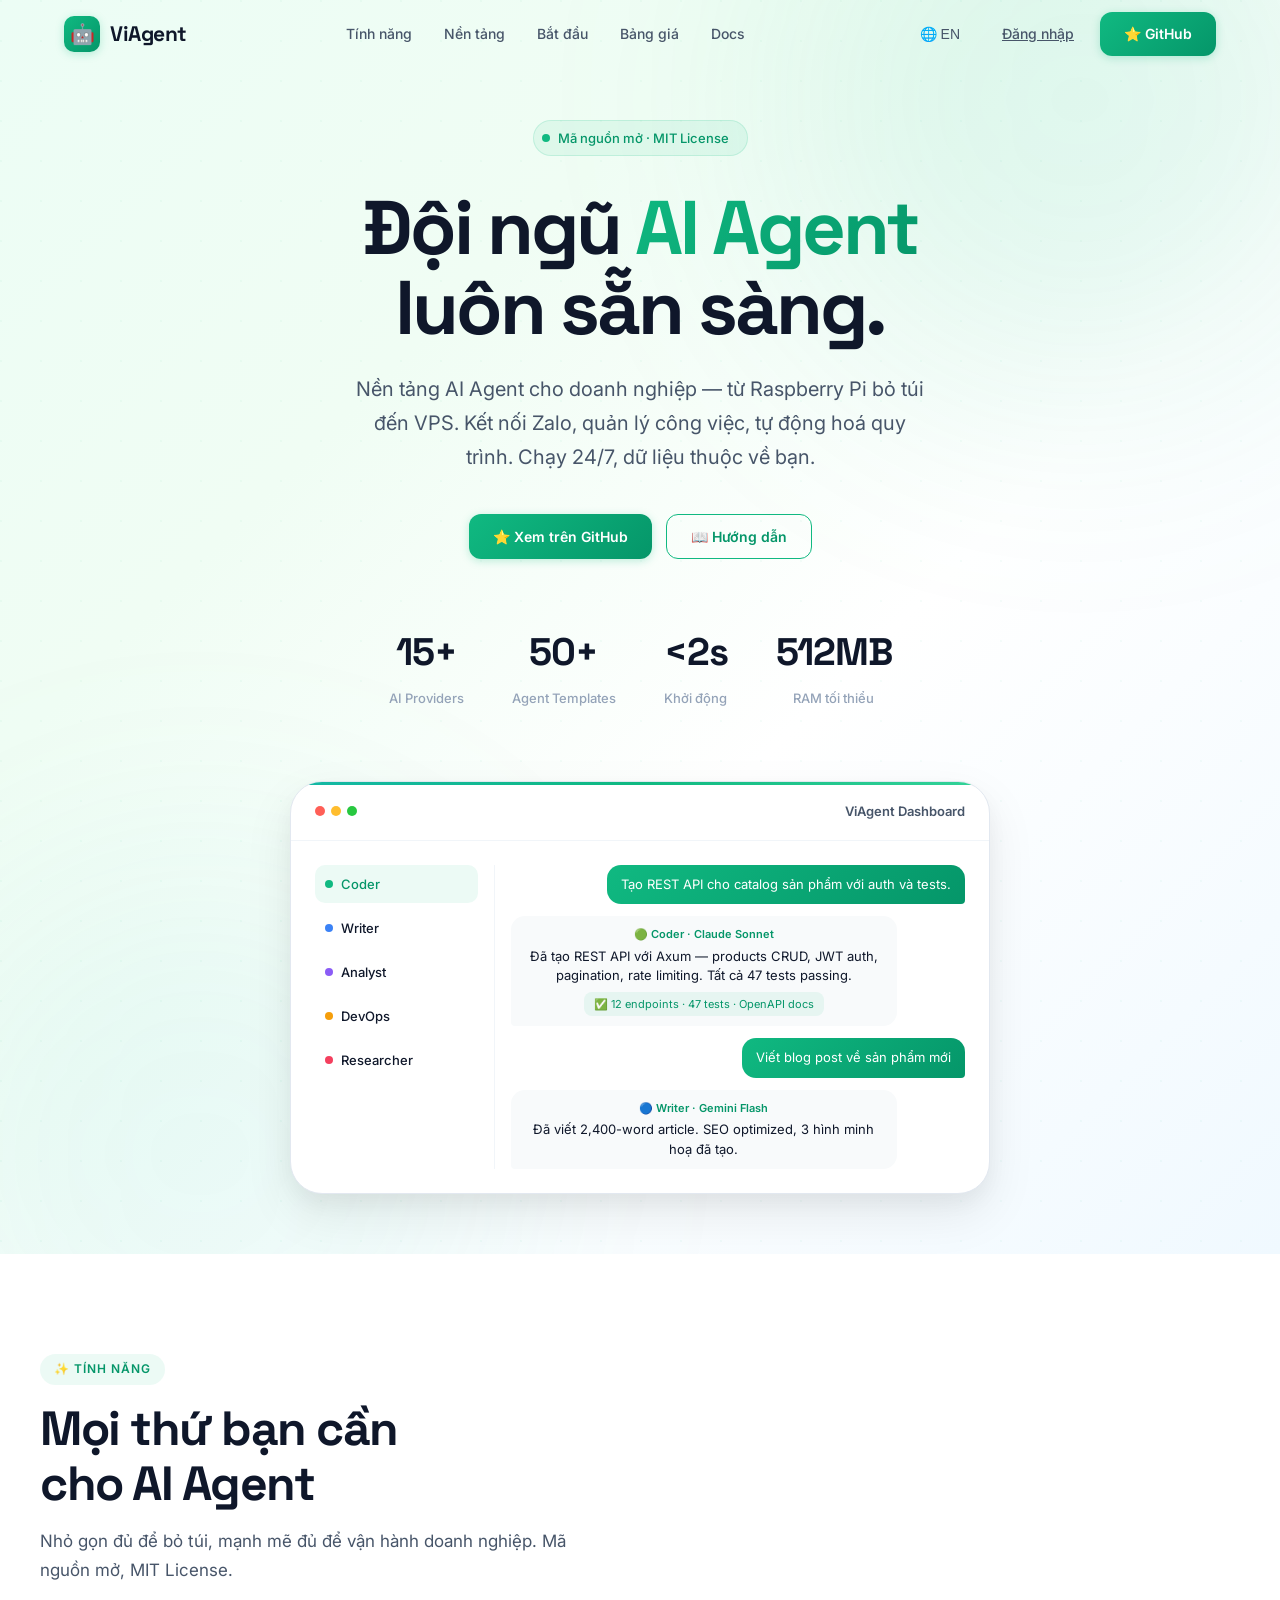
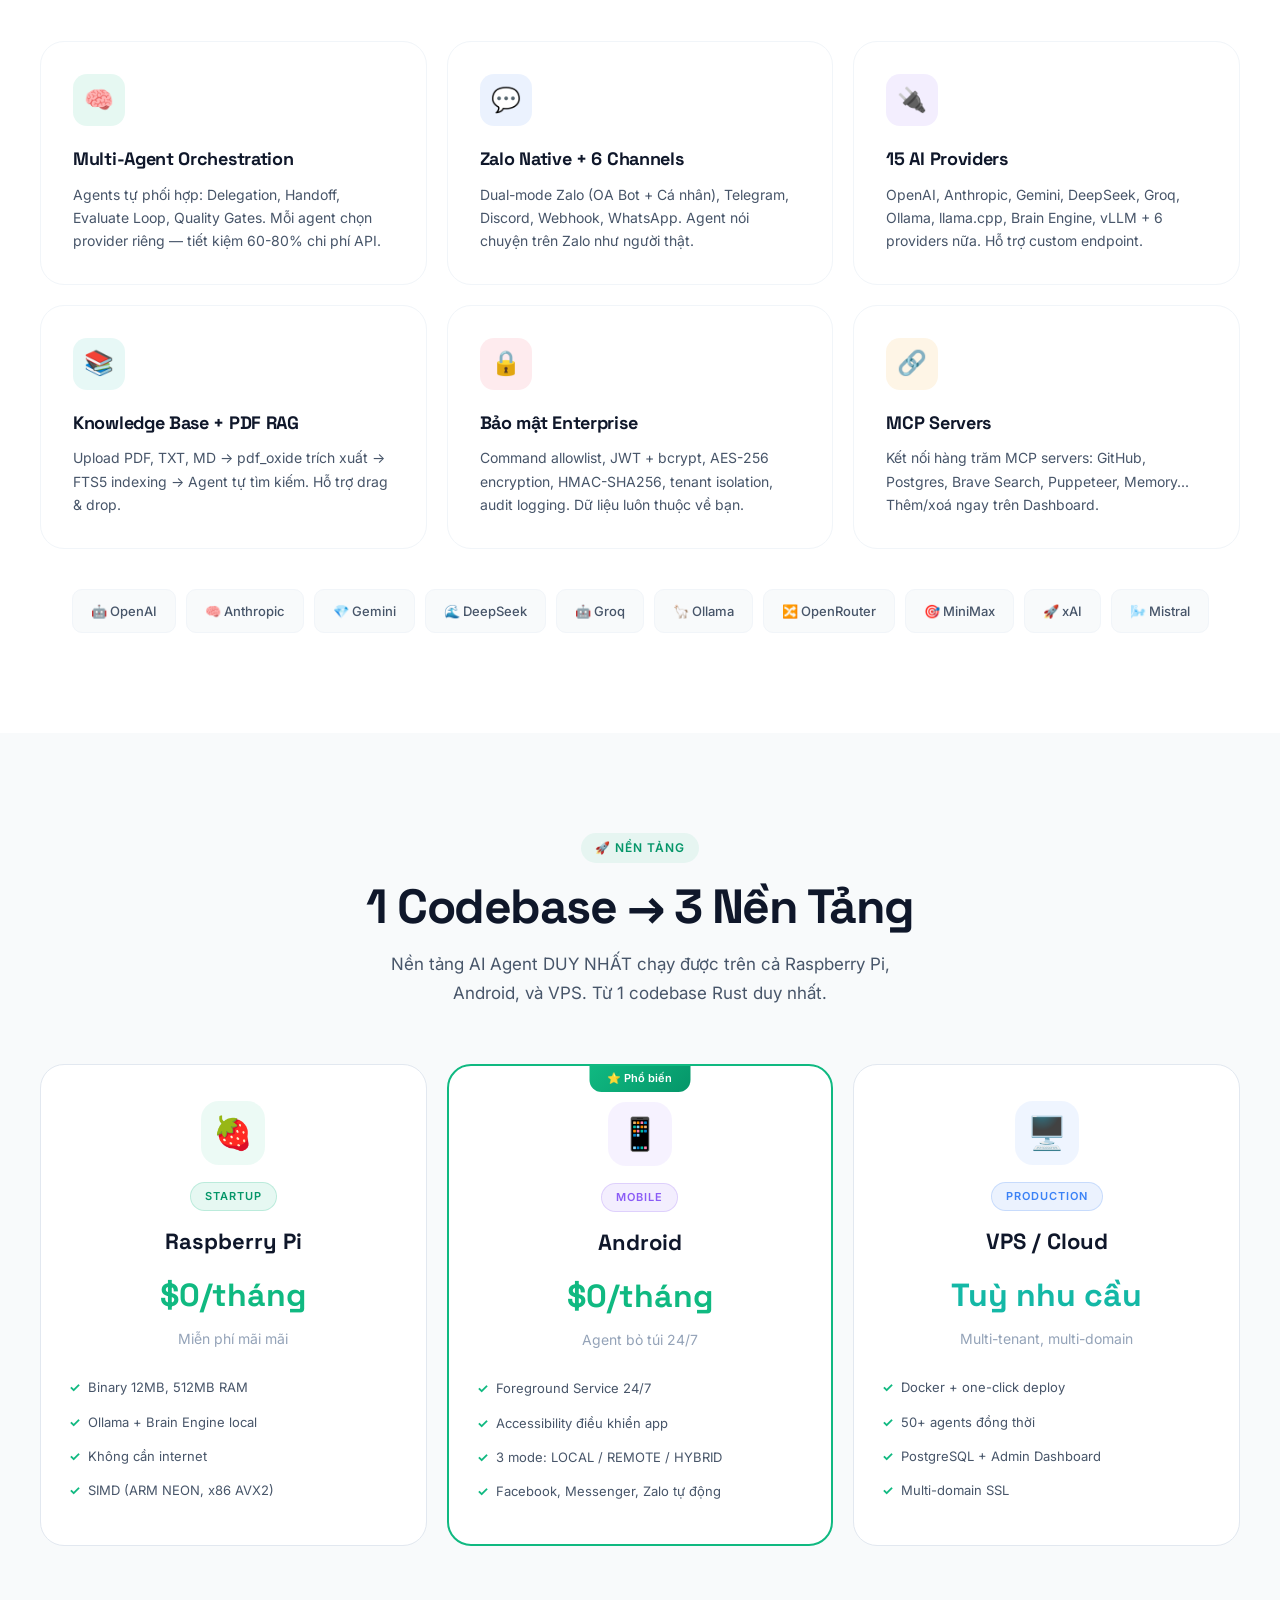
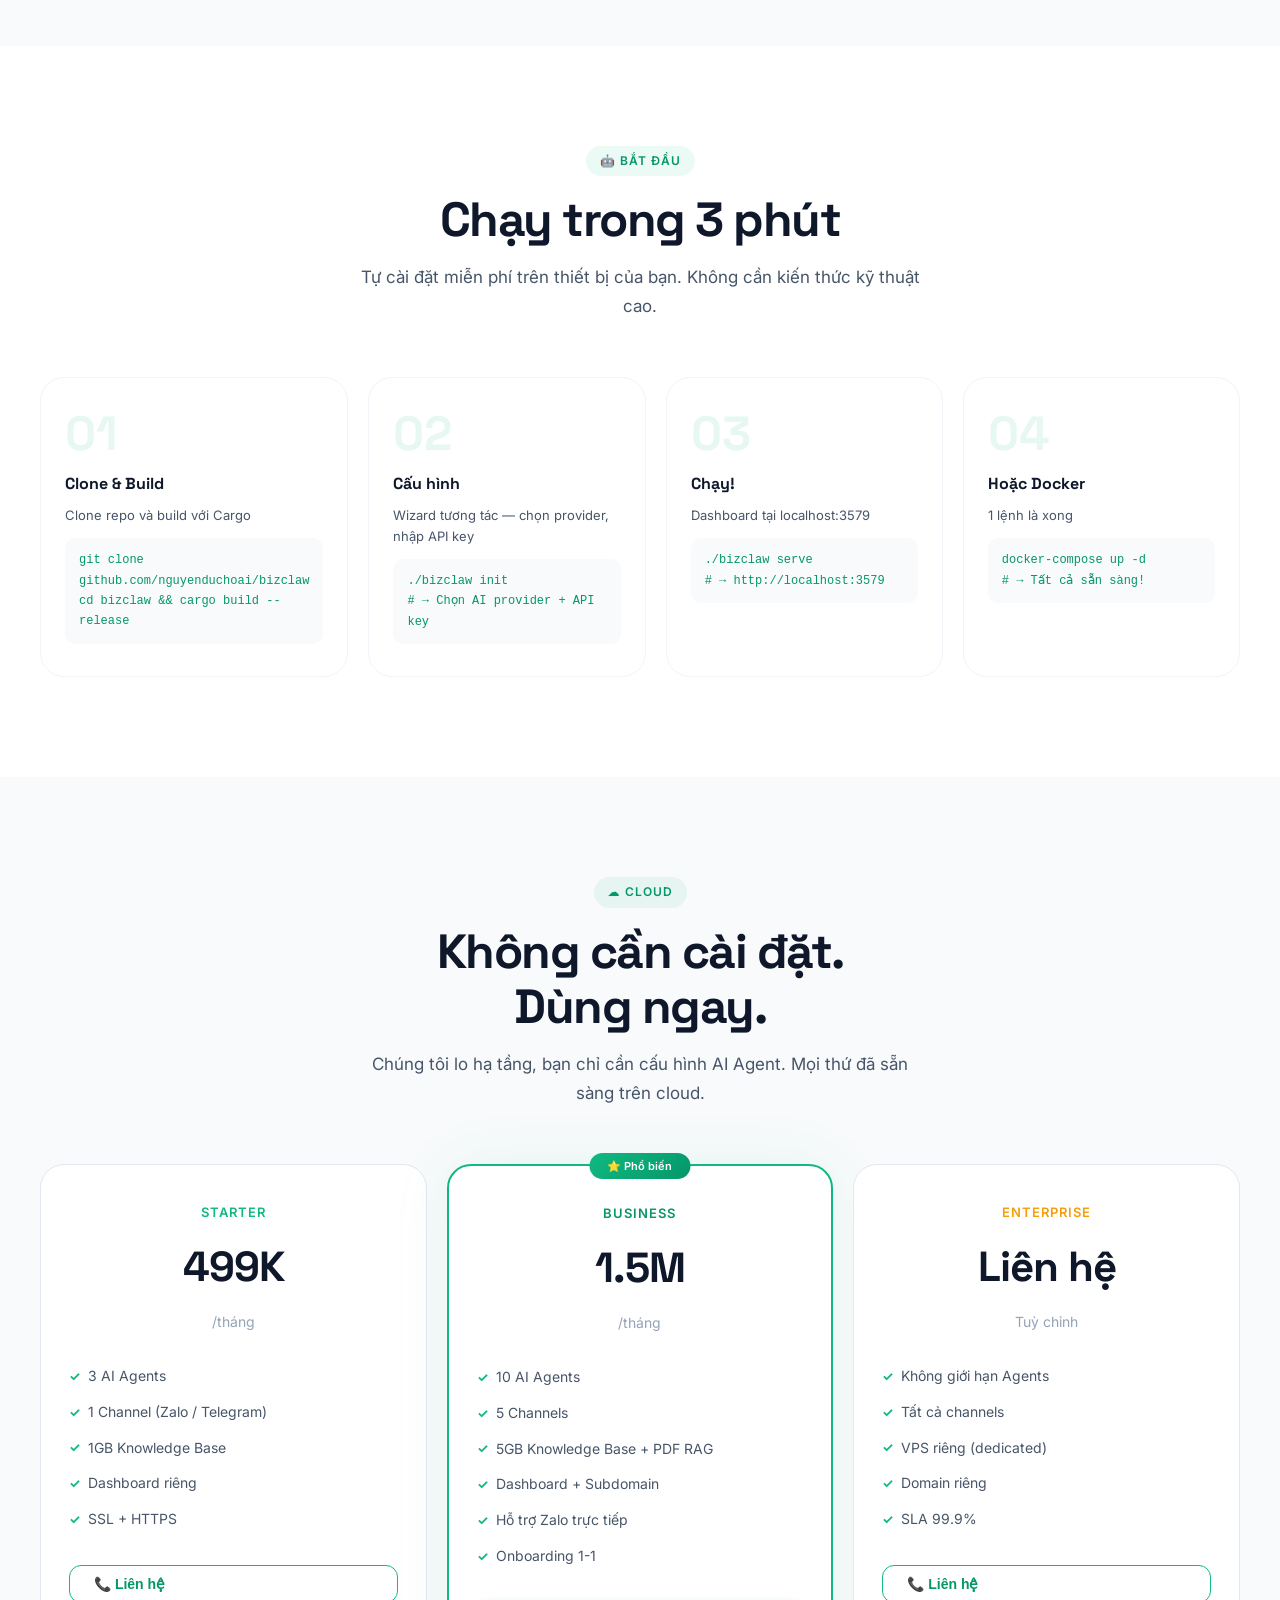
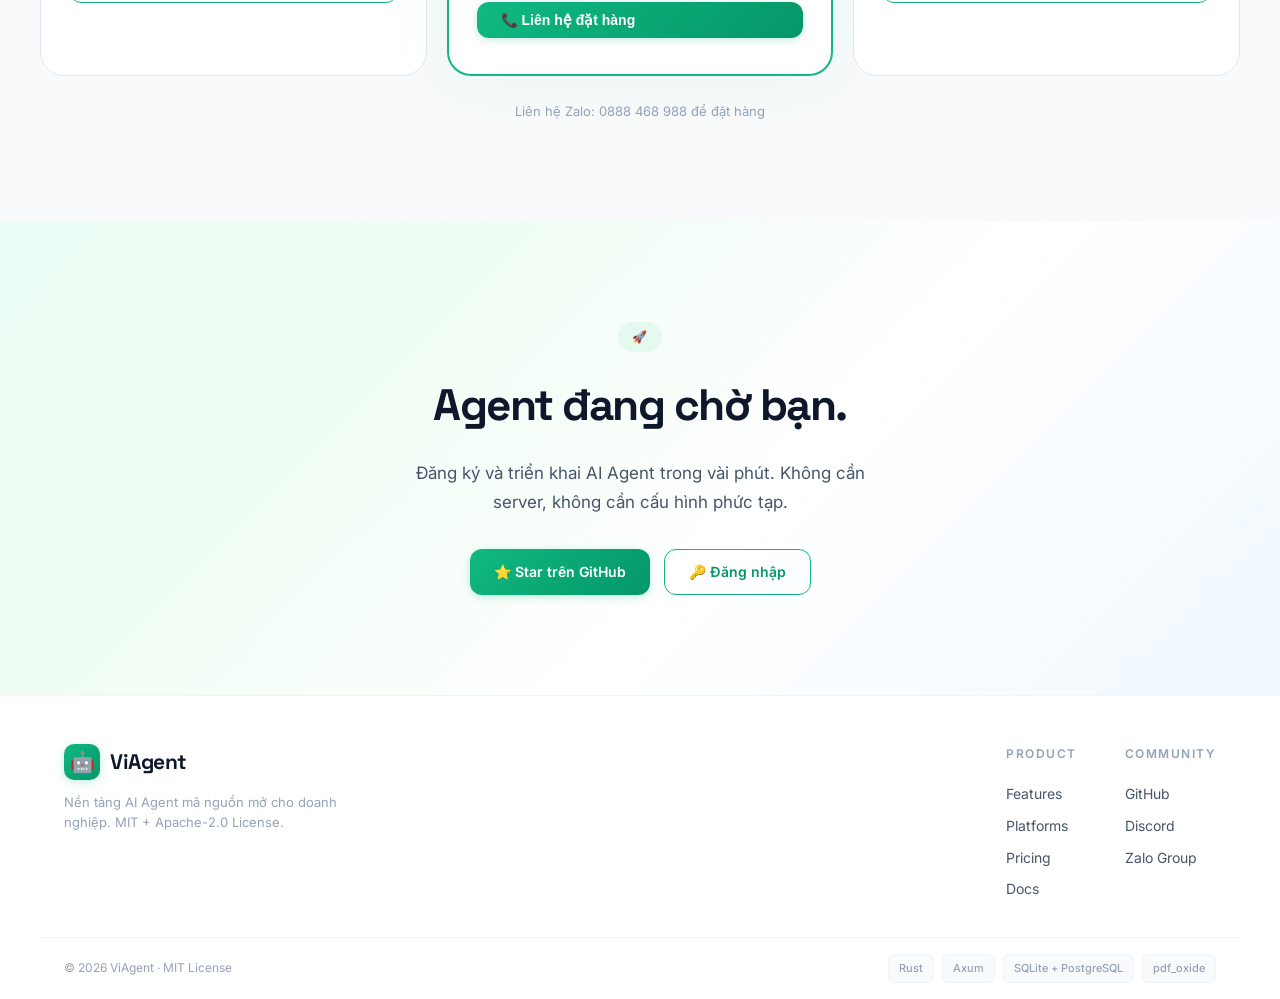
==== commit efa287ff: "🎨 Redesign landing pages - Apple-inspired 2026 theme - Complete redesign of BizClaw & ViAgent landin" ====
--- a/deploy/viagent-landing/index.html
+++ b/deploy/viagent-landing/index.html
@@ -3,261 +3,229 @@
 <head>
 <meta charset="UTF-8">
 <meta name="viewport" content="width=device-width, initial-scale=1.0">
-<title>ViAgent — Trợ lý AI cho Doanh Nghiệp | AI Agent for Business</title>
-<meta name="description" content="ViAgent — Trợ lý AI dành cho doanh nhân. Chạy trên mọi thiết bị từ Raspberry Pi đến VPS. Tích hợp Zalo, hoạt động độc lập không cần cloud.">
-<meta property="og:title" content="ViAgent — Trợ lý AI cho Doanh Nghiệp">
-<meta property="og:description" content="AI Agent bỏ túi cho doanh nhân. Chạy trên thiết bị 512MB RAM, tích hợp Zalo, hoạt động 24/7 không cần cloud.">
+<title>ViAgent — Đội ngũ AI Agent cho Doanh Nghiệp | AI Agent for Business</title>
+<meta name="description" content="ViAgent — Nền tảng AI Agent mã nguồn mở cho doanh nghiệp. Chạy trên mọi thiết bị, kết nối Zalo, 15+ AI providers, bảo mật dữ liệu tuyệt đối.">
+<meta property="og:title" content="ViAgent — AI Agent for Business">
+<meta property="og:description" content="Đội ngũ AI luôn sẵn sàng. Mã nguồn mở, MIT License. Chạy trên Raspberry Pi đến VPS.">
 <meta property="og:type" content="website">
 <meta property="og:url" content="https://viagent.vn">
 <link rel="icon" href="data:image/svg+xml,<svg xmlns='http://www.w3.org/2000/svg' viewBox='0 0 100 100'><text y='.9em' font-size='90'>🤖</text></svg>">
 <link rel="preconnect" href="https://fonts.googleapis.com">
-<link href="https://fonts.googleapis.com/css2?family=Inter:wght@300;400;500;600;700;800;900&family=Space+Grotesk:wght@400;500;600;700&display=swap" rel="stylesheet">
+<link href="https://fonts.googleapis.com/css2?family=Inter:wght@300;400;500;600;700;800;900&family=Space+Grotesk:wght@400;500;600;700;800&display=swap" rel="stylesheet">
 <style>
 *{margin:0;padding:0;box-sizing:border-box}
 :root{
-  --bg:#08090d;--bg2:#0d1017;--surface:#12151e;--card:#161a26;--border:#1e2433;
-  --text:#e8ecf4;--muted:#7c8599;--accent:#6366f1;--accent2:#818cf8;--accent-glow:rgba(99,102,241,.15);
-  --green:#34d399;--cyan:#22d3ee;--pink:#f472b6;--orange:#fb923c;
-  --grad1:linear-gradient(135deg,#6366f1,#8b5cf6,#a78bfa);
-  --grad2:linear-gradient(135deg,#06b6d4,#3b82f6,#6366f1);
+  --bg:#ffffff;--bg2:#f8fafb;--bg3:#f1f5f4;
+  --surface:#ffffff;--card:#ffffff;--border:#e2e8f0;--border-light:#f1f5f9;
+  --text:#0f172a;--text2:#475569;--muted:#94a3b8;
+  --green:#10b981;--green2:#059669;--green-light:rgba(16,185,129,.08);--green-glow:rgba(16,185,129,.12);
+  --emerald:#34d399;--teal:#14b8a6;
+  --blue:#3b82f6;--violet:#8b5cf6;--rose:#f43f5e;--amber:#f59e0b;
+  --grad-green:linear-gradient(135deg,#10b981,#059669);
+  --grad-teal:linear-gradient(135deg,#14b8a6,#10b981,#34d399);
+  --grad-hero:linear-gradient(135deg,#ecfdf5 0%,#f0fdf4 30%,#ffffff 60%,#f0f9ff 100%);
+  --shadow-sm:0 1px 3px rgba(0,0,0,.04),0 1px 2px rgba(0,0,0,.06);
+  --shadow-md:0 4px 6px rgba(0,0,0,.04),0 2px 4px rgba(0,0,0,.06);
+  --shadow-lg:0 10px 25px rgba(0,0,0,.06),0 4px 10px rgba(0,0,0,.04);
+  --shadow-xl:0 20px 50px rgba(0,0,0,.08),0 10px 20px rgba(0,0,0,.04);
+  --radius:16px;--radius-lg:24px;--radius-xl:32px;
 }
 html{scroll-behavior:smooth;font-size:16px}
-body{font-family:'Inter',system-ui,sans-serif;background:var(--bg);color:var(--text);overflow-x:hidden;line-height:1.7}
-
-/* ═══ NAV ═══ */
-nav{position:fixed;top:0;width:100%;z-index:100;padding:16px 0;transition:all .3s}
-nav.scrolled{background:rgba(8,9,13,.92);backdrop-filter:blur(20px);border-bottom:1px solid var(--border)}
+body{font-family:'Inter',system-ui,-apple-system,sans-serif;background:var(--bg);color:var(--text);overflow-x:hidden;line-height:1.7;-webkit-font-smoothing:antialiased}
+
+/* ─── NAV ─── */
+nav{position:fixed;top:0;width:100%;z-index:100;padding:12px 0;transition:all .4s cubic-bezier(.4,0,.2,1)}
+nav.scrolled{background:rgba(255,255,255,.85);backdrop-filter:blur(20px) saturate(180%);-webkit-backdrop-filter:blur(20px) saturate(180%);border-bottom:1px solid var(--border-light);box-shadow:0 1px 3px rgba(0,0,0,.04)}
 .nav-inner{max-width:1200px;margin:0 auto;padding:0 24px;display:flex;align-items:center;justify-content:space-between}
-.logo{display:flex;align-items:center;gap:8px;font-family:'Space Grotesk',sans-serif;font-weight:700;font-size:22px;color:var(--text);text-decoration:none}
-.logo span{background:var(--grad1);-webkit-background-clip:text;-webkit-text-fill-color:transparent}
-.nav-links{display:flex;gap:28px;align-items:center}
-.nav-links a{color:var(--muted);text-decoration:none;font-size:14px;font-weight:500;transition:.2s}
+.logo{display:flex;align-items:center;gap:10px;text-decoration:none}
+.logo-icon{width:36px;height:36px;background:var(--grad-green);border-radius:10px;display:flex;align-items:center;justify-content:center;font-size:20px;box-shadow:0 2px 8px rgba(16,185,129,.25)}
+.logo-text{font-family:'Space Grotesk',sans-serif;font-weight:700;font-size:21px;color:var(--text);letter-spacing:-.5px}
+.nav-links{display:flex;gap:32px;align-items:center}
+.nav-links a{color:var(--text2);text-decoration:none;font-size:14px;font-weight:500;transition:color .2s;position:relative}
 .nav-links a:hover{color:var(--text)}
-.lang-toggle{background:var(--surface);border:1px solid var(--border);color:var(--muted);padding:6px 14px;border-radius:20px;cursor:pointer;font-size:13px;transition:.2s}
-.lang-toggle:hover{border-color:var(--accent);color:var(--accent)}
-.nav-cta{background:var(--grad1);color:#fff;padding:8px 22px;border-radius:8px;font-size:14px;font-weight:600;text-decoration:none;transition:all .2s;border:none;cursor:pointer}
-.nav-cta:hover{transform:translateY(-1px);box-shadow:0 8px 30px rgba(99,102,241,.35)}
-
-/* ═══ HERO ═══ */
-.hero{min-height:100vh;display:flex;align-items:center;justify-content:center;position:relative;overflow:hidden;padding:120px 24px 80px}
-.hero::before{content:'';position:absolute;top:-50%;left:-30%;width:160%;height:200%;background:radial-gradient(ellipse at 30% 20%,rgba(99,102,241,.08) 0%,transparent 50%),radial-gradient(ellipse at 70% 60%,rgba(34,211,238,.06) 0%,transparent 50%);pointer-events:none}
-.hero-grid{position:absolute;inset:0;background-image:linear-gradient(rgba(99,102,241,.03) 1px,transparent 1px),linear-gradient(90deg,rgba(99,102,241,.03) 1px,transparent 1px);background-size:60px 60px;mask-image:radial-gradient(ellipse at center,black 30%,transparent 70%)}
-.hero-content{max-width:900px;text-align:center;position:relative;z-index:1}
-.hero-badge{display:inline-flex;align-items:center;gap:8px;padding:6px 18px;background:var(--accent-glow);border:1px solid rgba(99,102,241,.25);border-radius:30px;font-size:13px;color:var(--accent2);margin-bottom:28px;font-weight:500}
-.hero-badge .dot{width:6px;height:6px;background:var(--green);border-radius:50%;animation:pulse 2s infinite}
-@keyframes pulse{0%,100%{opacity:1}50%{opacity:.4}}
-h1{font-family:'Space Grotesk',sans-serif;font-size:clamp(36px,6vw,72px);font-weight:800;line-height:1.1;margin-bottom:24px;letter-spacing:-2px}
-h1 .grad{background:var(--grad1);-webkit-background-clip:text;-webkit-text-fill-color:transparent}
-.hero-desc{font-size:clamp(16px,2vw,20px);color:var(--muted);max-width:640px;margin:0 auto 40px;line-height:1.7}
-.hero-actions{display:flex;gap:16px;justify-content:center;flex-wrap:wrap}
-.btn-primary{background:var(--grad1);color:#fff;padding:14px 36px;border-radius:12px;font-size:16px;font-weight:600;text-decoration:none;transition:all .25s;border:none;cursor:pointer;display:inline-flex;align-items:center;gap:8px}
-.btn-primary:hover{transform:translateY(-2px);box-shadow:0 12px 40px rgba(99,102,241,.4)}
-.btn-secondary{background:transparent;color:var(--text);padding:14px 36px;border-radius:12px;font-size:16px;font-weight:600;text-decoration:none;border:1px solid var(--border);transition:all .25s;display:inline-flex;align-items:center;gap:8px}
-.btn-secondary:hover{border-color:var(--accent);background:var(--accent-glow)}
-.hero-stats{display:flex;gap:48px;justify-content:center;margin-top:60px;flex-wrap:wrap}
+.nav-right{display:flex;gap:10px;align-items:center}
+.btn-ghost{background:none;border:none;color:var(--text2);padding:8px 16px;border-radius:10px;font-size:14px;font-weight:500;cursor:pointer;transition:all .2s}
+.btn-ghost:hover{color:var(--text);background:var(--bg2)}
+.btn-green{background:var(--grad-green);color:#fff;padding:10px 24px;border-radius:12px;font-size:14px;font-weight:600;text-decoration:none;transition:all .3s;border:none;cursor:pointer;display:inline-flex;align-items:center;gap:6px;box-shadow:0 2px 8px rgba(16,185,129,.25)}
+.btn-green:hover{transform:translateY(-1px);box-shadow:0 8px 25px rgba(16,185,129,.35)}
+.btn-outline-green{background:none;color:var(--green2);padding:10px 24px;border-radius:12px;font-size:14px;font-weight:600;text-decoration:none;transition:all .3s;border:1.5px solid var(--green);display:inline-flex;align-items:center;gap:6px}
+.btn-outline-green:hover{background:var(--green-light);transform:translateY(-1px)}
+
+/* ─── HERO ─── */
+.hero{min-height:100vh;display:flex;align-items:center;justify-content:center;position:relative;overflow:hidden;padding:120px 24px 60px;background:var(--grad-hero)}
+.hero::before{content:'';position:absolute;top:0;left:0;right:0;bottom:0;background-image:radial-gradient(circle at 1px 1px,rgba(16,185,129,.04) 1px,transparent 0);background-size:40px 40px;pointer-events:none}
+.hero-glow{position:absolute;width:600px;height:600px;border-radius:50%;filter:blur(120px);pointer-events:none}
+.hero-glow-1{background:rgba(16,185,129,.1);top:-200px;right:-100px}
+.hero-glow-2{background:rgba(20,184,166,.08);bottom:-200px;left:-100px}
+.hero-content{max-width:860px;text-align:center;position:relative;z-index:1}
+.hero-badge{display:inline-flex;align-items:center;gap:8px;padding:6px 18px 6px 8px;background:var(--green-light);border:1px solid rgba(16,185,129,.15);border-radius:30px;font-size:13px;color:var(--green2);margin-bottom:32px;font-weight:500}
+.hero-badge .dot{width:8px;height:8px;background:var(--green);border-radius:50%;animation:pulse 2s infinite;display:block}
+@keyframes pulse{0%,100%{opacity:1;transform:scale(1)}50%{opacity:.5;transform:scale(.85)}}
+h1{font-family:'Space Grotesk',sans-serif;font-size:clamp(40px,6.5vw,76px);font-weight:800;line-height:1.05;margin-bottom:24px;letter-spacing:-3px;color:var(--text)}
+h1 .grad{background:var(--grad-green);-webkit-background-clip:text;-webkit-text-fill-color:transparent;background-clip:text}
+.hero-desc{font-size:clamp(16px,2vw,20px);color:var(--text2);max-width:580px;margin:0 auto 40px;line-height:1.7;font-weight:400}
+.hero-actions{display:flex;gap:14px;justify-content:center;flex-wrap:wrap;margin-bottom:60px}
+
+/* Hero Stats */
+.hero-stats{display:flex;gap:48px;justify-content:center;flex-wrap:wrap}
 .hero-stat{text-align:center}
-.hero-stat .num{font-family:'Space Grotesk',sans-serif;font-size:36px;font-weight:700;background:var(--grad2);-webkit-background-clip:text;background-clip:text;-webkit-text-fill-color:transparent}
-.hero-stat .label{font-size:13px;color:var(--muted);margin-top:4px}
-
-/* ═══ PLATFORM SECTION ═══ */
-#platforms{background:var(--bg);position:relative;overflow:hidden}
-#platforms::before{content:'';position:absolute;top:50%;left:50%;width:600px;height:600px;transform:translate(-50%,-50%);background:radial-gradient(circle,rgba(99,102,241,.06) 0%,transparent 70%);pointer-events:none}
-.platforms-grid{display:grid;grid-template-columns:repeat(3,1fr);gap:24px;margin-top:48px;position:relative}
-.platforms-grid::before{content:'';position:absolute;top:50%;left:15%;right:15%;height:2px;background:linear-gradient(90deg,transparent,var(--cyan),var(--accent),var(--cyan),transparent);opacity:.3;z-index:0}
-.platform-card{background:var(--card);border-radius:20px;padding:36px 28px;text-align:center;position:relative;z-index:1;transition:all .4s;overflow:hidden}
-.platform-card::before{content:'';position:absolute;inset:-2px;border-radius:22px;padding:2px;background:linear-gradient(135deg,var(--accent),var(--cyan),var(--accent));-webkit-mask:linear-gradient(#fff 0 0) content-box,linear-gradient(#fff 0 0);mask:linear-gradient(#fff 0 0) content-box,linear-gradient(#fff 0 0);-webkit-mask-composite:xor;mask-composite:exclude;opacity:0;transition:.4s}
-.platform-card:hover::before{opacity:1}
-.platform-card:hover{transform:translateY(-8px);box-shadow:0 20px 60px rgba(99,102,241,.15)}
-.platform-icon{width:80px;height:80px;border-radius:20px;display:flex;align-items:center;justify-content:center;font-size:40px;margin:0 auto 20px;position:relative}
-.platform-icon.pi{background:linear-gradient(135deg,rgba(52,211,153,.15),rgba(52,211,153,.05))}
-.platform-icon.android{background:linear-gradient(135deg,rgba(99,102,241,.15),rgba(139,92,246,.05))}
-.platform-icon.vps{background:linear-gradient(135deg,rgba(34,211,238,.15),rgba(34,211,238,.05))}
-.platform-card h3{font-size:20px;font-weight:700;margin-bottom:4px;font-family:'Space Grotesk',sans-serif}
-.platform-price{font-family:'Space Grotesk',sans-serif;font-size:28px;font-weight:800;margin:8px 0}
-.platform-price.free{color:var(--green)}
-.platform-price.low{color:var(--cyan)}
-.platform-card .platform-desc{font-size:13px;color:var(--muted);margin-bottom:16px;line-height:1.6}
-.platform-features{list-style:none;text-align:left}
-.platform-features li{padding:5px 0;font-size:13px;color:var(--muted);display:flex;align-items:center;gap:8px}
-.platform-features li .pf-dot{width:6px;height:6px;border-radius:50%;flex-shrink:0}
-.pf-dot.green{background:var(--green)}
-.pf-dot.purple{background:var(--accent)}
-.pf-dot.cyan{background:var(--cyan)}
-.platform-tag{display:inline-block;padding:4px 12px;border-radius:20px;font-size:11px;font-weight:600;letter-spacing:1px;text-transform:uppercase;margin-bottom:16px}
-.ptag-green{background:rgba(52,211,153,.12);color:var(--green);border:1px solid rgba(52,211,153,.2)}
-.ptag-purple{background:rgba(99,102,241,.12);color:var(--accent2);border:1px solid rgba(99,102,241,.2)}
-.ptag-cyan{background:rgba(34,211,238,.12);color:var(--cyan);border:1px solid rgba(34,211,238,.2)}
-
-/* Floating orbs */
-.platform-orbs{position:absolute;inset:0;pointer-events:none;overflow:hidden}
-.orb{position:absolute;border-radius:50%;filter:blur(40px);animation:float 8s ease-in-out infinite}
-.orb-1{width:200px;height:200px;background:rgba(99,102,241,.08);top:-50px;left:-50px;animation-delay:0s}
-.orb-2{width:150px;height:150px;background:rgba(34,211,238,.06);bottom:-30px;right:-30px;animation-delay:3s}
-.orb-3{width:180px;height:180px;background:rgba(52,211,153,.05);top:50%;right:20%;animation-delay:5s}
-@keyframes float{0%,100%{transform:translateY(0) scale(1)}50%{transform:translateY(-20px) scale(1.05)}}
-
-/* ═══ ANDROID SHOWCASE ═══ */
-.android-showcase{display:grid;grid-template-columns:1fr 1fr;gap:40px;align-items:center;margin-top:48px}
-.android-visual{position:relative;display:flex;align-items:center;justify-content:center;min-height:400px}
-.phone-frame{width:200px;height:380px;background:var(--card);border:2px solid var(--border);border-radius:28px;position:relative;overflow:hidden;box-shadow:0 20px 60px rgba(0,0,0,.4),inset 0 1px 0 rgba(255,255,255,.05)}
-.phone-screen{position:absolute;inset:8px;border-radius:20px;background:linear-gradient(180deg,#1a1b2e 0%,#12131f 100%);display:flex;flex-direction:column;padding:16px 12px}
-.phone-notch{width:60px;height:4px;background:var(--border);border-radius:4px;margin:0 auto 12px}
-.phone-logo{text-align:center;font-size:28px;margin-bottom:8px}
-.phone-title{text-align:center;font-size:11px;font-weight:600;color:var(--accent2);margin-bottom:12px}
-.phone-status{display:flex;align-items:center;gap:6px;padding:8px 10px;background:rgba(52,211,153,.1);border-radius:8px;margin-bottom:8px;font-size:10px;color:var(--green)}
-.phone-status .ps-dot{width:5px;height:5px;background:var(--green);border-radius:50%;animation:pulse 2s infinite}
-.app-lines{display:flex;flex-direction:column;gap:6px;margin-top:auto}
-.app-line{height:3px;border-radius:2px;opacity:.3}
-.app-line:nth-child(1){background:var(--accent);width:80%}
-.app-line:nth-child(2){background:var(--cyan);width:60%}
-.app-line:nth-child(3){background:var(--green);width:70%}
-
-/* App connection lines */
-.app-nodes{position:absolute;top:0;left:0;right:0;bottom:0}
-.app-node{position:absolute;width:48px;height:48px;border-radius:14px;display:flex;align-items:center;justify-content:center;font-size:22px;box-shadow:0 8px 24px rgba(0,0,0,.3);animation:float 6s ease-in-out infinite}
-.app-node.fb{background:linear-gradient(135deg,#1877F2,#0d47a1);top:15%;right:5%;animation-delay:0s}
-.app-node.msg{background:linear-gradient(135deg,#a855f6,#6366f1);top:45%;right:0;animation-delay:2s}
-.app-node.zalo{background:linear-gradient(135deg,#0068ff,#0041a8);bottom:20%;right:10%;animation-delay:4s}
-
-.android-info h3{font-family:'Space Grotesk',sans-serif;font-size:28px;font-weight:700;margin-bottom:16px;line-height:1.3}
-.android-info .ai-highlight{background:var(--grad1);-webkit-background-clip:text;background-clip:text;-webkit-text-fill-color:transparent}
-.android-info p{color:var(--muted);font-size:15px;line-height:1.7;margin-bottom:20px}
-.mode-pills{display:flex;gap:10px;flex-wrap:wrap;margin-bottom:20px}
-.mode-pill{padding:8px 16px;border-radius:10px;font-size:13px;font-weight:600;display:flex;align-items:center;gap:6px}
-.mode-pill.local{background:rgba(52,211,153,.12);color:var(--green);border:1px solid rgba(52,211,153,.2)}
-.mode-pill.remote{background:rgba(34,211,238,.12);color:var(--cyan);border:1px solid rgba(34,211,238,.2)}
-.mode-pill.hybrid{background:rgba(99,102,241,.12);color:var(--accent2);border:1px solid rgba(99,102,241,.2)}
-.app-control-list{list-style:none}
-.app-control-list li{padding:6px 0;font-size:14px;display:flex;align-items:center;gap:10px}
-.app-control-list li .acl-icon{font-size:18px;width:24px;text-align:center}
-
-@media(max-width:768px){
-  .platforms-grid{grid-template-columns:1fr}
-  .platforms-grid::before{display:none}
-  .android-showcase{grid-template-columns:1fr}
-  .android-visual{min-height:300px}
-}
-
-/* ═══ SECTION ═══ */
+.hero-stat .num{font-family:'Space Grotesk',sans-serif;font-size:clamp(28px,3vw,42px);font-weight:800;color:var(--text);letter-spacing:-1px}
+.hero-stat .label{font-size:13px;color:var(--muted);margin-top:2px;font-weight:500}
+
+/* Hero Demo Card */
+.hero-demo{margin-top:72px;position:relative}
+.demo-card{max-width:700px;margin:0 auto;background:var(--card);border:1px solid var(--border);border-radius:var(--radius-xl);box-shadow:var(--shadow-xl);overflow:hidden;position:relative}
+.demo-card::before{content:'';position:absolute;top:0;left:0;right:0;height:3px;background:var(--grad-teal)}
+.demo-header{display:flex;align-items:center;gap:12px;padding:18px 24px;border-bottom:1px solid var(--border-light)}
+.demo-dots{display:flex;gap:6px}
+.demo-dots span{width:10px;height:10px;border-radius:50%;background:var(--border)}
+.demo-dots span:nth-child(1){background:#ff5f57}
+.demo-dots span:nth-child(2){background:#ffbd2e}
+.demo-dots span:nth-child(3){background:#28c840}
+.demo-title{font-size:13px;font-weight:600;color:var(--text2);margin-left:auto}
+.demo-body{padding:24px;display:flex;gap:16px;min-height:260px}
+.demo-sidebar{width:180px;border-right:1px solid var(--border-light);padding-right:16px;display:flex;flex-direction:column;gap:6px}
+.demo-agent{display:flex;align-items:center;gap:8px;padding:8px 10px;border-radius:10px;font-size:13px;font-weight:500;cursor:default;transition:background .2s}
+.demo-agent.active{background:var(--green-light);color:var(--green2)}
+.demo-agent .agent-dot{width:8px;height:8px;border-radius:50%;flex-shrink:0}
+.demo-agent .agent-dot.green{background:var(--green)}
+.demo-agent .agent-dot.blue{background:var(--blue)}
+.demo-agent .agent-dot.violet{background:var(--violet)}
+.demo-agent .agent-dot.amber{background:var(--amber)}
+.demo-agent .agent-dot.rose{background:var(--rose)}
+.demo-chat{flex:1;display:flex;flex-direction:column;gap:12px}
+.chat-msg{max-width:85%;padding:10px 14px;border-radius:14px;font-size:13px;line-height:1.5;animation:fadeInMsg .5s ease-out both}
+.chat-msg.user{align-self:flex-end;background:var(--grad-green);color:#fff;border-bottom-right-radius:4px}
+.chat-msg.bot{align-self:flex-start;background:var(--bg2);color:var(--text);border-bottom-left-radius:4px}
+.chat-msg .bot-name{font-size:11px;font-weight:600;color:var(--green2);margin-bottom:4px}
+.chat-msg .bot-status{display:inline-flex;align-items:center;gap:4px;padding:4px 10px;background:rgba(16,185,129,.08);border-radius:8px;margin-top:6px;font-size:11px;color:var(--green2)}
+@keyframes fadeInMsg{from{opacity:0;transform:translateY(8px)}to{opacity:1;transform:translateY(0)}}
+
+/* ─── SECTION COMMON ─── */
 section{padding:100px 24px}
 .container{max-width:1200px;margin:0 auto}
-.section-label{font-size:13px;font-weight:600;color:var(--accent2);letter-spacing:2px;text-transform:uppercase;margin-bottom:12px}
-.section-title{font-family:'Space Grotesk',sans-serif;font-size:clamp(28px,4vw,48px);font-weight:700;margin-bottom:16px;letter-spacing:-1px}
-.section-desc{font-size:17px;color:var(--muted);max-width:600px;margin-bottom:48px;line-height:1.7}
-
-/* ═══ FEATURES ═══ */
-#features{background:var(--bg2)}
-.features-grid{display:grid;grid-template-columns:repeat(auto-fit,minmax(300px,1fr));gap:20px}
-.feature-card{background:var(--card);border:1px solid var(--border);border-radius:16px;padding:32px;transition:all .3s;position:relative;overflow:hidden}
-.feature-card:hover{border-color:var(--accent);transform:translateY(-4px);box-shadow:0 16px 48px rgba(0,0,0,.3)}
-.feature-card::after{content:'';position:absolute;top:0;left:0;right:0;height:2px;background:var(--grad1);opacity:0;transition:.3s}
-.feature-card:hover::after{opacity:1}
-.feature-icon{font-size:32px;margin-bottom:16px;display:block}
-.feature-card h3{font-size:18px;font-weight:600;margin-bottom:8px}
-.feature-card p{font-size:14px;color:var(--muted);line-height:1.6}
-
-/* ═══ PROVIDERS ═══ */
-.providers-row{display:flex;gap:16px;justify-content:center;flex-wrap:wrap;margin-top:40px}
-.provider-pill{background:var(--surface);border:1px solid var(--border);border-radius:12px;padding:12px 24px;font-size:14px;font-weight:500;display:flex;align-items:center;gap:8px;transition:.25s}
-.provider-pill:hover{border-color:var(--accent);background:var(--accent-glow)}
-
-/* ═══ PRICING ═══ */
+.section-tag{display:inline-flex;align-items:center;gap:6px;padding:5px 14px;background:var(--green-light);border-radius:20px;font-size:12px;font-weight:600;color:var(--green2);text-transform:uppercase;letter-spacing:1px;margin-bottom:16px}
+.section-title{font-family:'Space Grotesk',sans-serif;font-size:clamp(28px,4vw,48px);font-weight:800;margin-bottom:16px;letter-spacing:-1.5px;color:var(--text);line-height:1.15}
+.section-desc{font-size:17px;color:var(--text2);max-width:560px;line-height:1.7;margin-bottom:56px}
+.section-center{text-align:center}
+.section-center .section-desc{margin-left:auto;margin-right:auto}
+
+/* ─── FEATURES ─── */
+#features{background:var(--bg)}
+.features-grid{display:grid;grid-template-columns:repeat(3,1fr);gap:20px}
+.feature-card{background:var(--card);border:1px solid var(--border-light);border-radius:var(--radius-lg);padding:32px;transition:all .4s cubic-bezier(.4,0,.2,1);position:relative;overflow:hidden}
+.feature-card:hover{border-color:rgba(16,185,129,.3);transform:translateY(-6px);box-shadow:var(--shadow-lg)}
+.feature-card:hover .feature-icon-wrap{transform:scale(1.05)}
+.feature-icon-wrap{width:52px;height:52px;border-radius:14px;display:flex;align-items:center;justify-content:center;font-size:24px;margin-bottom:18px;transition:transform .3s}
+.fi-green{background:rgba(16,185,129,.1)}
+.fi-blue{background:rgba(59,130,246,.1)}
+.fi-violet{background:rgba(139,92,246,.1)}
+.fi-amber{background:rgba(245,158,11,.1)}
+.fi-rose{background:rgba(244,63,94,.1)}
+.fi-teal{background:rgba(20,184,166,.1)}
+.feature-card h3{font-family:'Space Grotesk',sans-serif;font-size:18px;font-weight:700;margin-bottom:8px;letter-spacing:-.3px}
+.feature-card p{font-size:14px;color:var(--text2);line-height:1.65}
+
+/* ─── PLATFORM CARDS ─── */
+#platforms{background:var(--bg2)}
+.platform-grid{display:grid;grid-template-columns:repeat(3,1fr);gap:20px}
+.platform-card{background:var(--card);border:1px solid var(--border);border-radius:var(--radius-lg);padding:36px 28px;text-align:center;transition:all .4s;position:relative;overflow:hidden}
+.platform-card:hover{transform:translateY(-8px);box-shadow:var(--shadow-xl)}
+.platform-card.featured{border:2px solid var(--green)}
+.platform-card.featured::before{content:'⭐ Phổ biến';position:absolute;top:-1px;left:50%;transform:translateX(-50%);background:var(--grad-green);padding:4px 18px;border-radius:0 0 12px 12px;font-size:11px;font-weight:600;color:#fff}
+.pf-icon{width:64px;height:64px;border-radius:18px;display:flex;align-items:center;justify-content:center;font-size:32px;margin:0 auto 16px}
+.pf-tag{display:inline-block;padding:4px 14px;border-radius:20px;font-size:11px;font-weight:600;letter-spacing:1px;text-transform:uppercase;margin-bottom:12px}
+.pf-tag-green{background:rgba(16,185,129,.1);color:var(--green2);border:1px solid rgba(16,185,129,.2)}
+.pf-tag-blue{background:rgba(59,130,246,.1);color:var(--blue);border:1px solid rgba(59,130,246,.2)}
+.pf-tag-violet{background:rgba(139,92,246,.1);color:var(--violet);border:1px solid rgba(139,92,246,.2)}
+.platform-card h3{font-family:'Space Grotesk',sans-serif;font-size:22px;font-weight:700;margin-bottom:4px}
+.pf-price{font-family:'Space Grotesk',sans-serif;font-size:32px;font-weight:800;margin:8px 0 4px}
+.pf-price.green{color:var(--green)}
+.pf-price.teal{color:var(--teal)}
+.pf-period{font-size:14px;color:var(--muted);margin-bottom:20px}
+.pf-features{list-style:none;text-align:left}
+.pf-features li{padding:6px 0;font-size:13px;color:var(--text2);display:flex;align-items:center;gap:8px}
+.pf-features li::before{content:'✓';color:var(--green);font-weight:700;font-size:13px}
+
+/* ─── HOW IT WORKS ─── */
+#how{background:var(--bg)}
+.steps-grid{display:grid;grid-template-columns:repeat(4,1fr);gap:20px;counter-reset:step}
+.step-card{background:var(--card);border:1px solid var(--border-light);border-radius:var(--radius-lg);padding:32px 24px;position:relative;counter-increment:step;transition:all .4s}
+.step-card:hover{transform:translateY(-6px);box-shadow:var(--shadow-lg);border-color:rgba(16,185,129,.3)}
+.step-num{font-family:'Space Grotesk',sans-serif;font-size:48px;font-weight:800;color:rgba(16,185,129,.1);line-height:1;margin-bottom:12px}
+.step-card h4{font-family:'Space Grotesk',sans-serif;font-size:16px;font-weight:700;margin-bottom:8px}
+.step-card p{font-size:13px;color:var(--text2);line-height:1.6}
+.step-code{background:var(--bg2);border-radius:10px;padding:12px 14px;font-family:'SF Mono','Fira Code',monospace;font-size:12px;color:var(--green2);margin-top:12px;line-height:1.7;overflow-x:auto}
+
+/* ─── CHAT DEMO ─── */
+#agents-demo{background:var(--bg2)}
+.agent-demo-container{background:var(--card);border:1px solid var(--border);border-radius:var(--radius-xl);box-shadow:var(--shadow-xl);overflow:hidden;max-width:800px;margin:0 auto}
+.agent-demo-header{border-bottom:1px solid var(--border-light);padding:16px 24px;display:flex;align-items:center;justify-content:space-between}
+.agent-demo-tabs{display:flex;gap:0;border:1px solid var(--border);border-radius:10px;overflow:hidden}
+.agent-tab{padding:8px 16px;font-size:12px;font-weight:600;background:var(--bg2);border:none;cursor:pointer;transition:all .2s;color:var(--text2)}
+.agent-tab.active{background:var(--grad-green);color:#fff}
+.agent-demo-body{padding:24px;min-height:320px;display:flex;flex-direction:column;gap:14px}
+
+/* ─── PRICING - CLOUD ─── */
 #pricing{background:var(--bg2)}
-.pricing-grid{display:grid;grid-template-columns:repeat(auto-fit,minmax(260px,1fr));gap:20px;margin-top:48px}
-.price-card{background:var(--card);border:1px solid var(--border);border-radius:16px;padding:32px;position:relative;transition:.3s}
-.price-card.popular{border-color:var(--accent);box-shadow:0 0 60px rgba(99,102,241,.12)}
-.price-card.popular::before{content:'⭐ Popular';position:absolute;top:-12px;left:50%;transform:translateX(-50%);background:var(--grad1);padding:4px 16px;border-radius:20px;font-size:12px;font-weight:600;color:#fff}
-.price-card h3{font-size:20px;font-weight:600;margin-bottom:4px}
-.price-card .price{font-family:'Space Grotesk',sans-serif;font-size:40px;font-weight:700;margin:16px 0 8px}
-.price-card .price span{font-size:16px;font-weight:400;color:var(--muted)}
-.price-card .desc{font-size:14px;color:var(--muted);margin-bottom:20px}
-.price-card ul{list-style:none;margin-bottom:24px}
-.price-card li{padding:6px 0;font-size:14px;display:flex;align-items:center;gap:8px}
-.price-card li::before{content:'✓';color:var(--green);font-weight:700;font-size:12px}
-
-/* ═══ HOW IT WORKS ═══ */
-.steps{display:grid;grid-template-columns:repeat(auto-fit,minmax(220px,1fr));gap:24px;margin-top:48px;counter-reset:step}
-.step{background:var(--card);border:1px solid var(--border);border-radius:16px;padding:28px;position:relative;transition:.3s;counter-increment:step}
-.step::before{content:counter(step);position:absolute;top:16px;right:20px;font-family:'Space Grotesk',sans-serif;font-size:48px;font-weight:800;color:rgba(99,102,241,.1)}
-.step:hover{border-color:var(--accent);transform:translateY(-3px)}
-.step h4{font-size:16px;font-weight:600;margin-bottom:8px}
-.step p{font-size:14px;color:var(--muted)}
-
-/* ═══ CTA / REGISTER ═══ */
-#register{position:relative;overflow:hidden}
-#register::before{content:'';position:absolute;inset:0;background:radial-gradient(ellipse at center,rgba(99,102,241,.08),transparent 60%)}
-.register-box{max-width:560px;margin:0 auto;background:var(--card);border:1px solid var(--border);border-radius:20px;padding:48px;position:relative;backdrop-filter:blur(10px)}
-.register-box h2{font-family:'Space Grotesk',sans-serif;font-size:28px;font-weight:700;margin-bottom:8px;text-align:center}
-.register-box .sub{color:var(--muted);font-size:15px;text-align:center;margin-bottom:32px}
-.form-group{margin-bottom:16px}
-.form-group label{display:block;font-size:13px;color:var(--muted);margin-bottom:6px;font-weight:500}
-.form-group input,.form-group select{width:100%;padding:12px 16px;background:var(--surface);border:1px solid var(--border);border-radius:10px;color:var(--text);font-size:15px;outline:none;transition:.2s;font-family:inherit}
-.form-group input:focus,.form-group select:focus{border-color:var(--accent);box-shadow:0 0 0 3px var(--accent-glow)}
-.form-row{display:grid;grid-template-columns:1fr 1fr;gap:12px}
-.form-submit{width:100%;padding:14px;background:var(--grad1);color:#fff;border:none;border-radius:10px;font-size:16px;font-weight:600;cursor:pointer;transition:.25s;margin-top:8px;font-family:inherit}
-.form-submit:hover{transform:translateY(-2px);box-shadow:0 12px 40px rgba(99,102,241,.4)}
-.form-submit:disabled{opacity:.6;cursor:not-allowed;transform:none;box-shadow:none}
-.form-note{text-align:center;font-size:12px;color:var(--muted);margin-top:16px}
-.form-success{display:none;text-align:center;padding:40px 20px}
-.form-success .icon{font-size:48px;margin-bottom:16px}
-.form-success h3{font-size:22px;margin-bottom:8px;color:var(--green)}
-.form-success p{color:var(--muted);font-size:14px}
-
-/* ═══ SHOWCASE ═══ */
-#showcase{background:var(--bg2)}
-.showcase-grid{display:grid;grid-template-columns:repeat(auto-fill,minmax(340px,1fr));gap:20px;margin-top:48px}
-.showcase-card{background:var(--card);border:1px solid var(--border);border-radius:16px;padding:28px;transition:all .3s;position:relative;overflow:hidden}
-.showcase-card:hover{border-color:var(--accent);transform:translateY(-4px);box-shadow:0 16px 48px rgba(0,0,0,.3)}
-.showcase-card::after{content:'';position:absolute;top:0;left:0;right:0;height:2px;background:var(--grad1);opacity:0;transition:.3s}
-.showcase-card:hover::after{opacity:1}
-.showcase-tag{display:inline-flex;align-items:center;gap:6px;padding:4px 12px;border-radius:20px;font-size:11px;font-weight:600;text-transform:uppercase;letter-spacing:1px;margin-bottom:14px}
-.tag-automation{background:rgba(251,146,60,.12);color:var(--orange);border:1px solid rgba(251,146,60,.2)}
-.tag-developer{background:rgba(99,102,241,.12);color:var(--accent2);border:1px solid rgba(99,102,241,.2)}
-.tag-productivity{background:rgba(52,211,153,.12);color:var(--green);border:1px solid rgba(52,211,153,.2)}
-.tag-smarthome{background:rgba(34,211,238,.12);color:var(--cyan);border:1px solid rgba(34,211,238,.2)}
-.tag-family{background:rgba(244,114,182,.12);color:var(--pink);border:1px solid rgba(244,114,182,.2)}
-.tag-poweruser{background:rgba(167,139,250,.12);color:#a78bfa;border:1px solid rgba(167,139,250,.2)}
-.showcase-card h3{font-size:16px;font-weight:600;margin-bottom:10px}
-.showcase-card p{font-size:13px;color:var(--muted);line-height:1.6}
-.showcase-card ul{list-style:none;margin-top:10px}
-.showcase-card li{padding:3px 0;font-size:13px;color:var(--muted);display:flex;align-items:flex-start;gap:8px}
-.showcase-card li::before{content:'→';color:var(--accent2);font-weight:700;flex-shrink:0}
-
-/* ═══ SPONSOR ═══ */
-.sponsor-section{padding:60px 24px;text-align:center;border-top:1px solid var(--border);border-bottom:1px solid var(--border);background:linear-gradient(180deg,var(--bg2) 0%,var(--bg) 100%)}
-.sponsor-label{font-size:12px;font-weight:600;color:var(--muted);letter-spacing:3px;text-transform:uppercase;margin-bottom:24px}
-.sponsor-logo{display:inline-flex;align-items:center;gap:12px;padding:16px 40px;background:var(--card);border:1px solid var(--border);border-radius:16px;text-decoration:none;transition:all .3s;font-family:'Space Grotesk',sans-serif}
-.sponsor-logo:hover{border-color:var(--accent);transform:translateY(-2px);box-shadow:0 12px 40px rgba(99,102,241,.2)}
-.sponsor-logo .sp-icon{font-size:36px}
-.sponsor-logo .sp-text{text-align:left}
-.sponsor-logo .sp-name{font-size:24px;font-weight:700;background:var(--grad1);-webkit-background-clip:text;-webkit-text-fill-color:transparent}
-.sponsor-logo .sp-desc{font-size:13px;color:var(--muted);margin-top:2px}
-
-/* ═══ TECH ═══ */
-.tech-badges{display:flex;gap:12px;flex-wrap:wrap;margin-top:24px}
-.tech-badge{background:var(--surface);border:1px solid var(--border);border-radius:8px;padding:8px 16px;font-size:13px;font-weight:500;color:var(--muted)}
-
-/* ═══ FOOTER ═══ */
-footer{border-top:1px solid var(--border);padding:40px 24px;text-align:center;color:var(--muted);font-size:13px}
-footer a{color:var(--accent2);text-decoration:none}
-
-/* ═══ ANIMATIONS ═══ */
-.fade-up{opacity:0;transform:translateY(30px);transition:all .6s cubic-bezier(.16,1,.3,1)}
-.fade-up.visible{opacity:1;transform:translateY(0)}
-.stagger{transition-delay:calc(var(--i,0) * 100ms)}
-
-/* ═══ RESPONSIVE ═══ */
+.pricing-grid{display:grid;grid-template-columns:repeat(3,1fr);gap:20px}
+.price-card{background:var(--card);border:1px solid var(--border);border-radius:var(--radius-lg);padding:36px 28px;text-align:center;transition:all .4s;position:relative}
+.price-card:hover{transform:translateY(-6px);box-shadow:var(--shadow-lg)}
+.price-card.popular{border:2px solid var(--green);box-shadow:0 0 60px rgba(16,185,129,.08)}
+.price-card.popular::before{content:'⭐ Phổ biến';position:absolute;top:-13px;left:50%;transform:translateX(-50%);background:var(--grad-green);padding:4px 18px;border-radius:20px;font-size:11px;font-weight:600;color:#fff}
+.price-tier{font-size:13px;font-weight:600;letter-spacing:1px;text-transform:uppercase;margin-bottom:8px}
+.price-amount{font-family:'Space Grotesk',sans-serif;font-size:42px;font-weight:800;color:var(--text);margin:8px 0;letter-spacing:-1px}
+.price-period{font-size:14px;color:var(--muted);margin-bottom:24px}
+.price-features{list-style:none;text-align:left;margin-bottom:28px}
+.price-features li{padding:6px 0;font-size:14px;display:flex;align-items:center;gap:8px;color:var(--text2)}
+.price-features li::before{content:'✓';color:var(--green);font-weight:700;font-size:13px}
+
+/* ─── PROVIDERS ─── */
+.providers-row{display:flex;gap:10px;justify-content:center;flex-wrap:wrap;margin-top:40px}
+.provider-pill{background:var(--bg2);border:1px solid var(--border-light);border-radius:10px;padding:10px 18px;font-size:13px;font-weight:500;display:flex;align-items:center;gap:6px;transition:all .25s;color:var(--text2)}
+.provider-pill:hover{border-color:var(--green);color:var(--green2);background:var(--green-light);transform:translateY(-2px)}
+
+/* ─── CTA ─── */
+#cta{background:var(--grad-hero);position:relative}
+#cta::before{content:'';position:absolute;inset:0;background-image:radial-gradient(circle at 1px 1px,rgba(16,185,129,.03) 1px,transparent 0);background-size:40px 40px;pointer-events:none}
+.cta-box{max-width:640px;margin:0 auto;text-align:center;position:relative;z-index:1}
+
+/* ─── FOOTER ─── */
+footer{border-top:1px solid var(--border-light);background:var(--bg)}
+.footer-inner{max-width:1200px;margin:0 auto;padding:48px 24px 32px;display:flex;justify-content:space-between;align-items:flex-start;flex-wrap:wrap;gap:32px}
+.footer-brand{max-width:300px}
+.footer-brand .logo{margin-bottom:12px}
+.footer-brand p{font-size:13px;color:var(--muted);line-height:1.6}
+.footer-links{display:flex;gap:48px}
+.footer-col h4{font-size:12px;font-weight:600;text-transform:uppercase;letter-spacing:1.5px;color:var(--muted);margin-bottom:14px}
+.footer-col a{display:block;font-size:14px;color:var(--text2);text-decoration:none;padding:4px 0;transition:color .2s}
+.footer-col a:hover{color:var(--green2)}
+.footer-bottom{max-width:1200px;margin:0 auto;padding:16px 24px;border-top:1px solid var(--border-light);display:flex;justify-content:space-between;align-items:center;flex-wrap:wrap;gap:12px;font-size:12px;color:var(--muted)}
+.footer-tech{display:flex;gap:8px;flex-wrap:wrap}
+.footer-tech span{background:var(--bg2);border:1px solid var(--border-light);border-radius:6px;padding:4px 10px;font-size:11px;font-weight:500}
+
+/* ─── ANIMATIONS ─── */
+.fade-up{opacity:0;transform:translateY(32px);transition:all .7s cubic-bezier(.16,1,.3,1)}
+.fade-up.vis{opacity:1;transform:translateY(0)}
+.stagger{transition-delay:calc(var(--i,0)*80ms)}
+@keyframes float{0%,100%{transform:translateY(0)}50%{transform:translateY(-12px)}}
+@keyframes typing{0%{width:0}100%{width:100%}}
+
+/* ─── RESPONSIVE ─── */
 @media(max-width:768px){
-  .nav-links{display:none}
-  .hero-stats{gap:24px}
-  .form-row{grid-template-columns:1fr}
+  .nav-links,.footer-links{display:none}
+  .features-grid,.platform-grid,.pricing-grid{grid-template-columns:1fr}
+  .steps-grid{grid-template-columns:1fr 1fr}
+  .demo-sidebar{display:none}
   .hero{padding:100px 16px 60px}
   section{padding:60px 16px}
-  .register-box{padding:28px 20px}
-  .showcase-grid{grid-template-columns:1fr}
-  #feature-grid{grid-template-columns:1fr!important}
+  .hero-stats{gap:20px}
+  .footer-inner{flex-direction:column}
 }
-@media(max-width:480px){h1{font-size:32px!important}}
+@media(max-width:480px){
+  .steps-grid{grid-template-columns:1fr}
+  h1{letter-spacing:-1.5px}
+}
 </style>
 </head>
 <body>
@@ -265,41 +233,77 @@
 <!-- NAV -->
 <nav id="navbar">
   <div class="nav-inner">
-    <a href="#" class="logo">🤖 <span>ViAgent</span></a>
+    <a href="#" class="logo">
+      <div class="logo-icon">🤖</div>
+      <span class="logo-text">ViAgent</span>
+    </a>
     <div class="nav-links">
-      <a href="#features" data-vi="Năng lực" data-en="Features">Năng lực</a>
-      <a href="#showcase" data-vi="Showcase" data-en="Showcase">Showcase</a>
+      <a href="#features" data-vi="Tính năng" data-en="Features">Tính năng</a>
+      <a href="#platforms" data-vi="Nền tảng" data-en="Platforms">Nền tảng</a>
       <a href="#how" data-vi="Bắt đầu" data-en="Get Started">Bắt đầu</a>
-      <a href="/docs.html" data-vi="📖 Hướng dẫn" data-en="📖 Docs">📖 Hướng dẫn</a>
-      <!-- Registration temporarily disabled -->
-      <!-- <a href="#register" data-vi="Đăng ký" data-en="Register">Đăng ký</a> -->
-      <button class="lang-toggle" onclick="toggleLang()">🌐 EN</button>
-      <a href="#" onclick="goLogin()" class="nav-cta" style="background:transparent;border:1px solid var(--border);color:var(--text);margin-right:8px" data-vi="🔑 Đăng nhập" data-en="🔑 Login">🔑 Đăng nhập</a>
-      <a href="https://github.com/nguyenduchoai/bizclaw" target="_blank" class="nav-cta" data-vi="⭐ GitHub" data-en="⭐ GitHub">⭐ GitHub</a>
+      <a href="#pricing" data-vi="Bảng giá" data-en="Pricing">Bảng giá</a>
+      <a href="/docs.html">Docs</a>
+    </div>
+    <div class="nav-right">
+      <button class="btn-ghost" onclick="toggleLang()">🌐 EN</button>
+      <a href="#" onclick="goLogin()" class="btn-ghost" data-vi="Đăng nhập" data-en="Login">Đăng nhập</a>
+      <a href="https://github.com/nguyenduchoai/bizclaw" target="_blank" class="btn-green">⭐ GitHub</a>
     </div>
   </div>
 </nav>
 
 <!-- HERO -->
 <section class="hero">
-  <div class="hero-grid"></div>
+  <div class="hero-glow hero-glow-1"></div>
+  <div class="hero-glow hero-glow-2"></div>
   <div class="hero-content">
-    <div class="hero-badge"><span class="dot"></span> <span data-vi="Trợ lý AI bỏ túi cho doanh nhân" data-en="Pocket AI Assistant for Business">Trợ lý AI bỏ túi cho doanh nhân</span></div>
+    <div class="hero-badge"><span class="dot"></span> <span data-vi="Mã nguồn mở · MIT License" data-en="Open Source · MIT License">Mã nguồn mở · MIT License</span></div>
     <h1>
-      <span data-vi="Đội ngũ" data-en="Your">Đội ngũ</span> <span class="grad" data-vi="AI Agent" data-en="AI Agent Team">AI Agent</span><br>
-      <span data-vi="luôn bên bạn, mọi lúc" data-en="always by your side">luôn bên bạn, mọi lúc</span>
+      <span data-vi="Đội ngũ" data-en="Your">Đội ngũ</span> <span class="grad" data-vi="AI Agent" data-en="AI Agent">AI Agent</span><br>
+      <span data-vi="luôn sẵn sàng." data-en="always ready.">luôn sẵn sàng.</span>
     </h1>
-    <p class="hero-desc" data-vi="ViAgent biến mọi thiết bị thành trợ lý AI riêng cho doanh nghiệp — từ Raspberry Pi bỏ túi đến VPS. Kết nối Zalo, quản lý email, lịch hẹn, khách hàng — hoạt động 24/7, không phụ thuộc cloud, không cần internet liên tục." data-en="ViAgent turns any device into your private business AI assistant — from a pocket-sized Raspberry Pi to a VPS. Connect Zalo, manage emails, appointments, clients — running 24/7, cloud-free, no constant internet required.">ViAgent biến mọi thiết bị thành trợ lý AI riêng cho doanh nghiệp — từ Raspberry Pi bỏ túi đến VPS. Kết nối Zalo, quản lý email, lịch hẹn, khách hàng — hoạt động 24/7, không phụ thuộc cloud, không cần internet liên tục.</p>
+    <p class="hero-desc" data-vi="Nền tảng AI Agent cho doanh nghiệp — từ Raspberry Pi bỏ túi đến VPS. Kết nối Zalo, quản lý công việc, tự động hoá quy trình. Chạy 24/7, dữ liệu thuộc về bạn." data-en="AI Agent platform for business — from pocket Raspberry Pi to VPS. Connect Zalo, manage workflows, automate processes. Runs 24/7, your data stays yours.">Nền tảng AI Agent cho doanh nghiệp — từ Raspberry Pi bỏ túi đến VPS. Kết nối Zalo, quản lý công việc, tự động hoá quy trình. Chạy 24/7, dữ liệu thuộc về bạn.</p>
     <div class="hero-actions">
-      <a href="https://github.com/nguyenduchoai/bizclaw" target="_blank" class="btn-primary" data-vi="⭐ GitHub — Xem mã nguồn" data-en="⭐ GitHub — View Source">⭐ GitHub — Xem mã nguồn</a>
-      <a href="/docs.html" class="btn-secondary" data-vi="📖 Hướng dẫn cài đặt" data-en="📖 Installation Guide">📖 Hướng dẫn cài đặt</a>
+      <a href="https://github.com/nguyenduchoai/bizclaw" target="_blank" class="btn-green" data-vi="⭐ Xem trên GitHub" data-en="⭐ View on GitHub">⭐ Xem trên GitHub</a>
+      <a href="/docs.html" class="btn-outline-green" data-vi="📖 Hướng dẫn" data-en="📖 Documentation">📖 Hướng dẫn</a>
     </div>
     <div class="hero-stats">
-      <div class="hero-stat"><div class="num">50+</div><div class="label" data-vi="Agent Templates" data-en="Agent Templates">Agent Templates</div></div>
-      <div class="hero-stat"><div class="num">15</div><div class="label" data-vi="AI Providers" data-en="AI Providers">AI Providers</div></div>
-      <div class="hero-stat"><div class="num">23+</div><div class="label" data-vi="Tools (Native+Device)" data-en="Tools (Native+Device)">Tools (Native+Device)</div></div>
-      <div class="hero-stat"><div class="num">91/100</div><div class="label" data-vi="Security Audit" data-en="Security Audit">Security Audit</div></div>
-      <div class="hero-stat"><div class="num">&lt;2s</div><div class="label" data-vi="Khởi động" data-en="Boot time">Khởi động</div></div>
+      <div class="hero-stat"><div class="num">15+</div><div class="label">AI Providers</div></div>
+      <div class="hero-stat"><div class="num">50+</div><div class="label">Agent Templates</div></div>
+      <div class="hero-stat"><div class="num"><2s</div><div class="label" data-vi="Khởi động" data-en="Boot time">Khởi động</div></div>
+      <div class="hero-stat"><div class="num">512MB</div><div class="label" data-vi="RAM tối thiểu" data-en="Min RAM">RAM tối thiểu</div></div>
+    </div>
+
+    <!-- Chat Demo -->
+    <div class="hero-demo fade-up">
+      <div class="demo-card">
+        <div class="demo-header">
+          <div class="demo-dots"><span></span><span></span><span></span></div>
+          <div class="demo-title">ViAgent Dashboard</div>
+        </div>
+        <div class="demo-body">
+          <div class="demo-sidebar">
+            <div class="demo-agent active"><span class="agent-dot green"></span> Coder</div>
+            <div class="demo-agent"><span class="agent-dot blue"></span> Writer</div>
+            <div class="demo-agent"><span class="agent-dot violet"></span> Analyst</div>
+            <div class="demo-agent"><span class="agent-dot amber"></span> DevOps</div>
+            <div class="demo-agent"><span class="agent-dot rose"></span> Researcher</div>
+          </div>
+          <div class="demo-chat">
+            <div class="chat-msg user" style="animation-delay:.2s">Tạo REST API cho catalog sản phẩm với auth và tests.</div>
+            <div class="chat-msg bot" style="animation-delay:.8s">
+              <div class="bot-name">🟢 Coder · Claude Sonnet</div>
+              Đã tạo REST API với Axum — products CRUD, JWT auth, pagination, rate limiting. Tất cả 47 tests passing.
+              <div class="bot-status">✅ 12 endpoints · 47 tests · OpenAPI docs</div>
+            </div>
+            <div class="chat-msg user" style="animation-delay:1.4s">Viết blog post về sản phẩm mới</div>
+            <div class="chat-msg bot" style="animation-delay:2s">
+              <div class="bot-name">🔵 Writer · Gemini Flash</div>
+              Đã viết 2,400-word article. SEO optimized, 3 hình minh hoạ đã tạo.
+            </div>
+          </div>
+        </div>
+      </div>
     </div>
   </div>
 </section>
@@ -307,100 +311,52 @@
 <!-- FEATURES -->
 <section id="features">
   <div class="container">
-    <div class="section-label" data-vi="NĂNG LỰC" data-en="CAPABILITIES">NĂNG LỰC</div>
-    <div class="section-title" data-vi="Trợ lý AI hiểu công việc của bạn" data-en="An AI assistant that understands your business">Trợ lý AI hiểu công việc của bạn</div>
-    <div class="section-desc" data-vi="Nhỏ gọn đủ để bỏ túi trên Pi, mạnh mẽ đủ để vận hành doanh nghiệp. Không cần cloud — AI của bạn, dữ liệu của bạn." data-en="Small enough to fit in your pocket on a Pi, powerful enough to run your business. No cloud needed — your AI, your data.">Nhỏ gọn đủ để bỏ túi trên Pi, mạnh mẽ đủ để vận hành doanh nghiệp. Không cần cloud — AI của bạn, dữ liệu của bạn.</div>
+    <div class="section-tag">✨ Tính năng</div>
+    <div class="section-title" data-vi="Mọi thứ bạn cần<br>cho AI Agent" data-en="Everything you need<br>for AI Agents">Mọi thứ bạn cần<br>cho AI Agent</div>
+    <div class="section-desc" data-vi="Nhỏ gọn đủ để bỏ túi, mạnh mẽ đủ để vận hành doanh nghiệp. Mã nguồn mở, MIT License." data-en="Small enough to pocket, powerful enough to run your business. Open source, MIT License.">Nhỏ gọn đủ để bỏ túi, mạnh mẽ đủ để vận hành doanh nghiệp. Mã nguồn mở, MIT License.</div>
     <div class="features-grid">
       <div class="feature-card fade-up" style="--i:0">
-        <span class="feature-icon">🧠</span>
-        <h3 data-vi="Brain Engine" data-en="Brain Engine">Brain Engine</h3>
-        <p data-vi="Chạy mô hình LLaMA ngay trên thiết bị với Flash Attention, FP16 KV Cache (giảm 50% RAM), Grammar-Constrained JSON cho tool calling chính xác." data-en="Run LLaMA models locally with Flash Attention, FP16 KV Cache (50% RAM savings), Grammar-Constrained JSON for precise tool calling.">Chạy mô hình LLaMA ngay trên thiết bị với Flash Attention, FP16 KV Cache (giảm 50% RAM), Grammar-Constrained JSON cho tool calling chính xác.</p>
+        <div class="feature-icon-wrap fi-green">🧠</div>
+        <h3>Multi-Agent Orchestration</h3>
+        <p data-vi="Agents tự phối hợp: Delegation, Handoff, Evaluate Loop, Quality Gates. Mỗi agent chọn provider riêng — tiết kiệm 60-80% chi phí API." data-en="Agents coordinate: Delegation, Handoff, Evaluate Loop, Quality Gates. Each agent picks its own provider — save 60-80% API costs.">Agents tự phối hợp: Delegation, Handoff, Evaluate Loop, Quality Gates. Mỗi agent chọn provider riêng — tiết kiệm 60-80% chi phí API.</p>
       </div>
       <div class="feature-card fade-up" style="--i:1">
-        <span class="feature-icon">🔌</span>
-        <h3 data-vi="15 AI Providers" data-en="15 AI Providers">15 AI Providers</h3>
-        <p data-vi="OpenAI, Anthropic, Gemini, DeepSeek, Groq, OpenRouter, Together, MiniMax, xAI (Grok), Mistral, Ollama, llama.cpp, Brain Engine, CLIProxy, vLLM. Hỗ trợ custom endpoint." data-en="OpenAI, Anthropic, Gemini, DeepSeek, Groq, OpenRouter, Together, MiniMax, xAI (Grok), Mistral, Ollama, llama.cpp, Brain Engine, CLIProxy, vLLM. Custom endpoints supported.">OpenAI, Anthropic, Gemini, DeepSeek, Groq, OpenRouter, Together, MiniMax, xAI (Grok), Mistral, Ollama, llama.cpp, Brain Engine, CLIProxy, vLLM. Hỗ trợ custom endpoint.</p>
+        <div class="feature-icon-wrap fi-blue">💬</div>
+        <h3 data-vi="Zalo Native + 6 Channels" data-en="Zalo Native + 6 Channels">Zalo Native + 6 Channels</h3>
+        <p data-vi="Dual-mode Zalo (OA Bot + Cá nhân), Telegram, Discord, Webhook, WhatsApp. Agent nói chuyện trên Zalo như người thật." data-en="Dual-mode Zalo (OA Bot + Personal), Telegram, Discord, Webhook, WhatsApp. Agent chats on Zalo like a real person.">Dual-mode Zalo (OA Bot + Cá nhân), Telegram, Discord, Webhook, WhatsApp. Agent nói chuyện trên Zalo như người thật.</p>
       </div>
       <div class="feature-card fade-up" style="--i:2">
-        <span class="feature-icon">🏢</span>
-        <h3 data-vi="Multi-Tenant Platform" data-en="Multi-Tenant Platform">Multi-Tenant Platform</h3>
-        <p data-vi="Admin dashboard, quản lý tenants, JWT auth, mã pairing 6 số, audit log. Mỗi tenant có port riêng, subdomain riêng." data-en="Admin dashboard, tenant management, JWT auth, 6-digit pairing codes, audit logging. Each tenant gets its own port and subdomain.">Admin dashboard, quản lý tenants, JWT auth, mã pairing 6 số, audit log. Mỗi tenant có port riêng, subdomain riêng.</p>
+        <div class="feature-icon-wrap fi-violet">🔌</div>
+        <h3>15 AI Providers</h3>
+        <p data-vi="OpenAI, Anthropic, Gemini, DeepSeek, Groq, Ollama, llama.cpp, Brain Engine, vLLM + 6 providers nữa. Hỗ trợ custom endpoint." data-en="OpenAI, Anthropic, Gemini, DeepSeek, Groq, Ollama, llama.cpp, Brain Engine, vLLM + 6 more. Custom endpoints supported.">OpenAI, Anthropic, Gemini, DeepSeek, Groq, Ollama, llama.cpp, Brain Engine, vLLM + 6 providers nữa. Hỗ trợ custom endpoint.</p>
       </div>
       <div class="feature-card fade-up" style="--i:3">
-        <span class="feature-icon">💬</span>
-        <h3 data-vi="🇻🇳 Zalo OA Bot + Zalo Cá nhân" data-en="🇻🇳 Zalo OA Bot + Personal Zalo">🇻🇳 Zalo OA Bot + Zalo Cá nhân</h3>
-        <p data-vi="Dual-mode Zalo: Zalo OA Bot (API chính thức bot.zapps.me — sendMessage, webhook, nhóm chat) + Zalo cá nhân (zca-js v2 protocol, dynamic service URLs). Kết hợp Telegram, Discord, CLI, Webhook. AI agent nói chuyện trên Zalo như người thật." data-en="Dual-mode Zalo: Zalo OA Bot (official bot.zapps.me API — sendMessage, webhook, group chat) + Personal Zalo (zca-js v2 protocol, dynamic service URLs). Plus Telegram, Discord, CLI, Webhook. AI agent chats on Zalo like a real person.">Dual-mode Zalo: Zalo OA Bot (API chính thức bot.zapps.me — sendMessage, webhook, nhóm chat) + Zalo cá nhân (zca-js v2 protocol, dynamic service URLs). Kết hợp Telegram, Discord, CLI, Webhook. AI agent nói chuyện trên Zalo như người thật.</p>
+        <div class="feature-icon-wrap fi-teal">📚</div>
+        <h3 data-vi="Knowledge Base + PDF RAG" data-en="Knowledge Base + PDF RAG">Knowledge Base + PDF RAG</h3>
+        <p data-vi="Upload PDF, TXT, MD → pdf_oxide trích xuất → FTS5 indexing → Agent tự tìm kiếm. Hỗ trợ drag & drop." data-en="Upload PDF, TXT, MD → pdf_oxide extraction → FTS5 indexing → Agent auto-search. Drag & drop support.">Upload PDF, TXT, MD → pdf_oxide trích xuất → FTS5 indexing → Agent tự tìm kiếm. Hỗ trợ drag & drop.</p>
       </div>
       <div class="feature-card fade-up" style="--i:4">
-        <span class="feature-icon">🔒</span>
-        <h3 data-vi="Bảo mật" data-en="Security">Bảo mật</h3>
-        <p data-vi="Command allowlist, JWT + bcrypt, AES-256 encryption, HMAC-SHA256 signing, tenant isolation, audit logging." data-en="Command allowlist, JWT + bcrypt, AES-256 encryption, HMAC-SHA256 signing, tenant isolation, audit logging.">Command allowlist, JWT + bcrypt, AES-256 encryption, HMAC-SHA256 signing, tenant isolation, audit logging.</p>
+        <div class="feature-icon-wrap fi-rose">🔒</div>
+        <h3 data-vi="Bảo mật Enterprise" data-en="Enterprise Security">Bảo mật Enterprise</h3>
+        <p data-vi="Command allowlist, JWT + bcrypt, AES-256 encryption, HMAC-SHA256, tenant isolation, audit logging. Dữ liệu luôn thuộc về bạn." data-en="Command allowlist, JWT + bcrypt, AES-256 encryption, HMAC-SHA256, tenant isolation, audit logging. Your data stays yours.">Command allowlist, JWT + bcrypt, AES-256 encryption, HMAC-SHA256, tenant isolation, audit logging. Dữ liệu luôn thuộc về bạn.</p>
       </div>
       <div class="feature-card fade-up" style="--i:5">
-        <span class="feature-icon">🔗</span>
-        <h3 data-vi="MCP Servers — Mở rộng vô hạn" data-en="MCP Servers — Infinite Extensions">MCP Servers — Mở rộng vô hạn</h3>
-        <p data-vi="Kết nối hàng trăm MCP servers: GitHub, Postgres, Brave Search, Puppeteer, Memory... Thêm/xoá/bật/tắt ngay trên Dashboard. Tương thích chuẩn MCP v2024-11-05." data-en="Connect hundreds of MCP servers: GitHub, Postgres, Brave Search, Puppeteer, Memory... Add/remove/toggle from Dashboard. Compatible with MCP v2024-11-05 standard.">Kết nối hàng trăm MCP servers: GitHub, Postgres, Brave Search, Puppeteer, Memory... Thêm/xoá/bật/tắt ngay trên Dashboard. Tương thích chuẩn MCP v2024-11-05.</p>
-      </div>
-      <div class="feature-card fade-up" style="--i:6">
-        <span class="feature-icon">🔥</span>
-        <h3 data-vi="Chạy trên 512MB RAM" data-en="Runs on 512MB RAM">Chạy trên 512MB RAM</h3>
-        <p data-vi="Hoạt động độc lập trên BẤT KỲ phần cứng nào có 512MB RAM — từ Raspberry Pi đến VPS mini. LLM sẵn có, không cần cloud. SIMD auto-dispatch (ARM NEON, x86 AVX2)." data-en="Runs independently on ANY hardware with 512MB RAM — from Raspberry Pi to mini VPS. Built-in LLM, no cloud needed. SIMD auto-dispatch (ARM NEON, x86 AVX2).">Hoạt động độc lập trên BẤT KỲ phần cứng nào có 512MB RAM — từ Raspberry Pi đến VPS mini. LLM sẵn có, không cần cloud. SIMD auto-dispatch (ARM NEON, x86 AVX2).</p>
-      </div>
-      <div class="feature-card fade-up" style="--i:7">
-        <span class="feature-icon">🎨</span>
-        <h3 data-vi="Onboarding Wizard + AI Personalization" data-en="Onboarding Wizard + AI Personalization">Onboarding Wizard + AI Personalization</h3>
-        <p data-vi="Lần đầu mở Dashboard → Wizard hỏi bạn là ai → AI tự tạo SOUL.md, IDENTITY.md, USER.md. Agent có tính cách riêng, hiểu bạn ngay từ đầu." data-en="First dashboard visit → Wizard asks who you are → AI auto-generates SOUL.md, IDENTITY.md, USER.md. Agent gets a unique personality, understands you from day one.">Lần đầu mở Dashboard → Wizard hỏi bạn là ai → AI tự tạo SOUL.md, IDENTITY.md, USER.md. Agent có tính cách riêng, hiểu bạn ngay từ đầu.</p>
-      </div>
-      <div class="feature-card fade-up" style="--i:8">
-        <span class="feature-icon">🐳</span>
-        <h3 data-vi="Docker + One-Click Install" data-en="Docker + One-Click Install">Docker + One-Click Install</h3>
-        <p data-vi="docker-compose up → chạy ngay. Hoặc curl install.sh → cài trên VPS/Pi trong 1 phút. Không cần kiến thức kỹ thuật cao." data-en="docker-compose up → instant start. Or curl install.sh → install on VPS/Pi in 1 minute. No advanced technical knowledge required.">docker-compose up → chạy ngay. Hoặc curl install.sh → cài trên VPS/Pi trong 1 phút. Không cần kiến thức kỹ thuật cao.</p>
-      </div>
-      <div class="feature-card fade-up" style="--i:9">
-        <span class="feature-icon">📦</span>
-        <h3 data-vi="Agent Gallery — 50+ Mẫu cho Doanh nghiệp" data-en="Agent Gallery — 50+ Business Templates">Agent Gallery — 50+ Mẫu cho Doanh nghiệp</h3>
-        <p data-vi="14 danh mục doanh nghiệp: HR, Sales, Marketing, Finance, Legal, IT, Operations, Management... Cài agent chuyên biệt chỉ 1 click + upload file .md mở rộng kiến thức. Tự tạo Gallery riêng." data-en="14 business categories: HR, Sales, Marketing, Finance, Legal, IT, Operations, Management... Install specialized agents with 1 click + upload .md files to extend knowledge. Create your own Gallery.">14 danh mục doanh nghiệp: HR, Sales, Marketing, Finance, Legal, IT, Operations, Management... Cài agent chuyên biệt chỉ 1 click + upload file .md mở rộng kiến thức. Tự tạo Gallery riêng.</p>
-      </div>
-      <div class="feature-card fade-up" style="--i:10">
-        <span class="feature-icon">💰</span>
-        <h3 data-vi="Tiết kiệm Token — Mỗi Agent chọn Provider riêng" data-en="Save Tokens — Per-Agent Provider Selection">Tiết kiệm Token — Mỗi Agent chọn Provider riêng</h3>
-        <p data-vi="Translator → Ollama/qwen2.5 (miễn phí, local). Full-Stack Dev → Anthropic/Claude (mạnh). Social Media → Gemini/flash (nhanh, rẻ). Tiết kiệm 60-80% chi phí API." data-en="Translator → Ollama/qwen2.5 (free, local). Full-Stack Dev → Anthropic/Claude (powerful). Social Media → Gemini/flash (fast, cheap). Save 60-80% on API costs.">Translator → Ollama/qwen2.5 (miễn phí, local). Full-Stack Dev → Anthropic/Claude (mạnh). Social Media → Gemini/flash (nhanh, rẻ). Tiết kiệm 60-80% chi phí API.</p>
-      </div>
-
-      <div class="feature-card fade-up" style="--i:11">
-        <span class="feature-icon">🔀</span>
-        <h3 data-vi="Multi-Agent Orchestration" data-en="Multi-Agent Orchestration">Multi-Agent Orchestration</h3>
-        <p data-vi="Agents tự phối hợp: Delegation (sync/async), Handoff, Evaluate Loop, Quality Gates, Permission Links, Team Task Board, LLM Tracing. 9 API endpoints sẵn sàng." data-en="Agents coordinate automatically: Delegation (sync/async), Handoff, Evaluate Loop, Quality Gates, Permission Links, Team Task Board, LLM Tracing. 9 API endpoints ready.">Agents tự phối hợp: Delegation (sync/async), Handoff, Evaluate Loop, Quality Gates, Permission Links, Team Task Board, LLM Tracing. 9 API endpoints sẵn sàng.</p>
-      </div>
-      <div class="feature-card fade-up" style="--i:12">
-        <span class="feature-icon">🐘</span>
-        <h3 data-vi="PostgreSQL Backend" data-en="PostgreSQL Backend">PostgreSQL Backend</h3>
-        <p data-vi="viagent-db crate — hỗ trợ PostgreSQL production-grade với sqlx, async migrations, connection pooling. Thay thế SQLite khi cần scale." data-en="viagent-db crate — production-grade PostgreSQL support with sqlx, async migrations, connection pooling. Replace SQLite when scaling.">viagent-db crate — hỗ trợ PostgreSQL production-grade với sqlx, async migrations, connection pooling. Thay thế SQLite khi cần scale.</p>
-      </div>
-      <div class="feature-card fade-up" style="--i:13">
-        <span class="feature-icon">📱</span>
-        <h3 data-vi="Android Agent Platform" data-en="Android Agent Platform">Android Agent Platform</h3>
-        <p data-vi="Biến điện thoại thành AI Agent chạy 24/7. Foreground Service giữ agent sống, Accessibility Service điều khiển Facebook (đăng bài, bình luận), Messenger (trả lời tự động), Zalo (nhắn tin). Device tools: pin, GPS, notification, clipboard, flashlight. Auto-restart sau reboot." data-en="Turn your phone into a 24/7 AI Agent. Foreground Service keeps agent alive, Accessibility Service controls Facebook (post, comment), Messenger (auto-reply), Zalo (messaging). Device tools: battery, GPS, notification, clipboard, flashlight. Auto-restart after reboot.">Biến điện thoại thành AI Agent chạy 24/7. Foreground Service giữ agent sống, Accessibility Service điều khiển Facebook (đăng bài, bình luận), Messenger (trả lời tự động), Zalo (nhắn tin). Device tools: pin, GPS, notification, clipboard, flashlight. Auto-restart sau reboot.</p>
-      </div>
-
-    </div>
-    <div class="providers-row fade-up" style="--i:9">
+        <div class="feature-icon-wrap fi-amber">🔗</div>
+        <h3>MCP Servers</h3>
+        <p data-vi="Kết nối hàng trăm MCP servers: GitHub, Postgres, Brave Search, Puppeteer, Memory... Thêm/xoá ngay trên Dashboard." data-en="Connect hundreds of MCP servers: GitHub, Postgres, Brave Search, Puppeteer, Memory... Add/remove from Dashboard.">Kết nối hàng trăm MCP servers: GitHub, Postgres, Brave Search, Puppeteer, Memory... Thêm/xoá ngay trên Dashboard.</p>
+      </div>
+    </div>
+    <div class="providers-row fade-up" style="--i:7">
       <div class="provider-pill">🤖 OpenAI</div>
       <div class="provider-pill">🧠 Anthropic</div>
       <div class="provider-pill">💎 Gemini</div>
       <div class="provider-pill">🌊 DeepSeek</div>
       <div class="provider-pill">🤖 Groq</div>
       <div class="provider-pill">🦙 Ollama</div>
-      <div class="provider-pill">🔧 llama.cpp</div>
-      <div class="provider-pill">🧲 Brain (Local)</div>
       <div class="provider-pill">🔀 OpenRouter</div>
-      <div class="provider-pill">🤝 Together</div>
       <div class="provider-pill">🎯 MiniMax</div>
-      <div class="provider-pill">🚀 xAI (Grok)</div>
+      <div class="provider-pill">🚀 xAI</div>
       <div class="provider-pill">🌬️ Mistral</div>
-      <div class="provider-pill">🔌 CLIProxy</div>
-      <div class="provider-pill">📡 vLLM</div>
-
     </div>
   </div>
 </section>
@@ -408,91 +364,49 @@
 <!-- PLATFORMS -->
 <section id="platforms">
   <div class="container">
-    <div class="platform-orbs"><div class="orb orb-1"></div><div class="orb orb-2"></div><div class="orb orb-3"></div></div>
-    <div class="section-label" data-vi="CHẠY MỌI NƠI" data-en="RUNS EVERYWHERE">ĐA NỀN TẢNG</div>
-    <div class="section-title" data-vi="1 Codebase → 3 Nền Tảng → Mọi Quy Mô" data-en="1 Codebase → 3 Platforms → Any Scale">1 Codebase → 3 Nền Tảng → Mọi Quy Mô</div>
-    <div class="section-desc" data-vi="Nền tảng AI Agent DUY NHẤT chạy được trên cả Raspberry Pi, điện thoại Android, và VPS. Từ 1 codebase Rust duy nhất." data-en="The ONLY AI Agent platform that runs on Raspberry Pi, Android phones, AND VPS. From a single Rust codebase.">Nền tảng AI Agent DUY NHẤT chạy được trên cả Raspberry Pi, điện thoại Android, và VPS. Từ 1 codebase Rust duy nhất.</div>
-
-    <div class="platforms-grid">
+    <div class="section-center">
+      <div class="section-tag">🚀 Nền tảng</div>
+      <div class="section-title" data-vi="1 Codebase → 3 Nền Tảng" data-en="1 Codebase → 3 Platforms">1 Codebase → 3 Nền Tảng</div>
+      <div class="section-desc" data-vi="Nền tảng AI Agent DUY NHẤT chạy được trên cả Raspberry Pi, Android, và VPS. Từ 1 codebase Rust duy nhất." data-en="The ONLY AI Agent platform that runs on Raspberry Pi, Android phones, AND VPS.">Nền tảng AI Agent DUY NHẤT chạy được trên cả Raspberry Pi, Android, và VPS. Từ 1 codebase Rust duy nhất.</div>
+    </div>
+    <div class="platform-grid">
       <div class="platform-card fade-up" style="--i:0">
-        <div class="platform-icon pi">🍓</div>
-        <span class="platform-tag ptag-green">STARTUP</span>
+        <div class="pf-icon" style="background:rgba(16,185,129,.08)">🍓</div>
+        <span class="pf-tag pf-tag-green">Startup</span>
         <h3>Raspberry Pi</h3>
-        <div class="platform-price free" data-vi="$0/tháng" data-en="$0/month">$0/tháng</div>
-        <p class="platform-desc" data-vi="Biến bất kỳ Pi nào thành AI server. Chạy 24/7 với điện như bóng đèn LED." data-en="Turn any Pi into an AI server. Runs 24/7 with the power of an LED bulb.">Biến bất kỳ Pi nào thành AI server. Chạy 24/7 với điện như bóng đèn LED.</p>
-        <ul class="platform-features">
-          <li><span class="pf-dot green"></span> Binary 12MB, 512MB RAM</li>
-          <li><span class="pf-dot green"></span> Ollama + Brain Engine local</li>
-          <li><span class="pf-dot green"></span> <span data-vi="Không cần internet" data-en="No internet needed">Không cần internet</span></li>
-          <li><span class="pf-dot green"></span> SIMD (ARM NEON)</li>
+        <div class="pf-price green" data-vi="$0/tháng" data-en="$0/mo">$0/tháng</div>
+        <div class="pf-period" data-vi="Miễn phí mãi mãi" data-en="Free forever">Miễn phí mãi mãi</div>
+        <ul class="pf-features">
+          <li>Binary 12MB, 512MB RAM</li>
+          <li>Ollama + Brain Engine local</li>
+          <li data-vi="Không cần internet" data-en="No internet needed">Không cần internet</li>
+          <li>SIMD (ARM NEON, x86 AVX2)</li>
         </ul>
       </div>
-
-      <div class="platform-card fade-up" style="--i:1">
-        <div class="platform-icon android">📱</div>
-        <span class="platform-tag ptag-purple">MOBILE</span>
+      <div class="platform-card featured fade-up" style="--i:1">
+        <div class="pf-icon" style="background:rgba(139,92,246,.08)">📱</div>
+        <span class="pf-tag pf-tag-violet">Mobile</span>
         <h3>Android</h3>
-        <div class="platform-price free" data-vi="$0/tháng" data-en="$0/month">$0/tháng</div>
-        <p class="platform-desc" data-vi="Agent bỏ túi. Điều khiển Facebook, Messenger, Zalo tự động." data-en="Pocket agent. Controls Facebook, Messenger, Zalo automatically.">Agent bỏ túi. Điều khiển Facebook, Messenger, Zalo tự động.</p>
-        <ul class="platform-features">
-          <li><span class="pf-dot purple"></span> Foreground Service 24/7</li>
-          <li><span class="pf-dot purple"></span> Accessibility điều khiển app</li>
-          <li><span class="pf-dot purple"></span> 3 mode: LOCAL/REMOTE/HYBRID</li>
-          <li><span class="pf-dot purple"></span> 10 device tools</li>
+        <div class="pf-price green" data-vi="$0/tháng" data-en="$0/mo">$0/tháng</div>
+        <div class="pf-period" data-vi="Agent bỏ túi 24/7" data-en="Pocket agent 24/7">Agent bỏ túi 24/7</div>
+        <ul class="pf-features">
+          <li>Foreground Service 24/7</li>
+          <li data-vi="Accessibility điều khiển app" data-en="Accessibility controls apps">Accessibility điều khiển app</li>
+          <li>3 mode: LOCAL / REMOTE / HYBRID</li>
+          <li data-vi="Facebook, Messenger, Zalo tự động" data-en="Auto Facebook, Messenger, Zalo">Facebook, Messenger, Zalo tự động</li>
         </ul>
       </div>
-
       <div class="platform-card fade-up" style="--i:2">
-        <div class="platform-icon vps">🖥️</div>
-        <span class="platform-tag ptag-cyan">PRODUCTION</span>
+        <div class="pf-icon" style="background:rgba(59,130,246,.08)">🖥️</div>
+        <span class="pf-tag pf-tag-blue">Production</span>
         <h3>VPS / Cloud</h3>
-        <div class="platform-price low" data-vi="Tuỳ nhu cầu" data-en="As needed">Tuỳ nhu cầu</div>
-        <p class="platform-desc" data-vi="Multi-tenant, 51 agents, multi-domain, SSL. Tự thuê VPS từ đối tác (DigitalOcean, Vultr, AWS...) — ViAgent hoàn toàn miễn phí." data-en="Multi-tenant, 51 agents, multi-domain, SSL. Rent VPS from any provider (DigitalOcean, Vultr, AWS...) — ViAgent is completely free.">Multi-tenant, 51 agents, multi-domain, SSL. Tự thuê VPS từ đối tác (DigitalOcean, Vultr, AWS...) — ViAgent hoàn toàn miễn phí.</p>
-        <ul class="platform-features">
-          <li><span class="pf-dot cyan"></span> Docker + one-click deploy</li>
-          <li><span class="pf-dot cyan"></span> 50+ agents đồng thời</li>
-          <li><span class="pf-dot cyan"></span> Admin dashboard 15 trang</li>
-          <li><span class="pf-dot cyan"></span> Multi-domain SSL</li>
-        </ul>
-      </div>
-    </div>
-  </div>
-</section>
-
-<!-- ANDROID SHOWCASE -->
-<section id="android-showcase" style="background:var(--bg2)">
-  <div class="container">
-    <div class="android-showcase">
-      <div class="android-visual">
-        <div class="phone-frame">
-          <div class="phone-screen">
-            <div class="phone-notch"></div>
-            <div class="phone-logo">🤖</div>
-            <div class="phone-title">ViAgent Agent</div>
-            <div class="phone-status"><span class="ps-dot"></span> Agent đang chạy 24/7</div>
-            <div class="phone-status" style="background:rgba(99,102,241,.1);color:var(--accent2)"><span class="ps-dot" style="background:var(--accent)"></span> Accessibility: ON</div>
-            <div class="app-lines"><div class="app-line"></div><div class="app-line"></div><div class="app-line"></div></div>
-          </div>
-        </div>
-        <div class="app-nodes">
-          <div class="app-node fb" title="Facebook">📘</div>
-          <div class="app-node msg" title="Messenger">💬</div>
-          <div class="app-node zalo" title="Zalo">📨</div>
-        </div>
-      </div>
-      <div class="android-info">
-        <h3 data-vi="Không chỉ chat.<br>Mà <span class='ai-highlight'>ĐIỀU KHIỂN</span>." data-en="Not just chat.<br>But <span class='ai-highlight'>CONTROL</span>.">Không chỉ chat.<br>Mà <span class="ai-highlight">ĐIỀU KHIỂN</span>.</h3>
-        <p data-vi="Các app AI khác chỉ cho bạn chat. ViAgent cho agent điều khiển cả điện thoại — tự đăng bài Facebook, tự trả lời Messenger, tự nhắn tin Zalo. Chạy 24/7, kể cả khi bạn ngủ." data-en="Other AI apps only let you chat. ViAgent lets agents control your entire phone — auto-post on Facebook, auto-reply Messenger, auto-message Zalo. Running 24/7, even while you sleep.">Các app AI khác chỉ cho bạn chat. ViAgent cho agent điều khiển cả điện thoại — tự đăng bài Facebook, tự trả lời Messenger, tự nhắn tin Zalo. Chạy 24/7, kể cả khi bạn ngủ.</p>
-        <div class="mode-pills">
-          <span class="mode-pill local">📱 LOCAL — Offline</span>
-          <span class="mode-pill remote">🌐 REMOTE — VPS/Pi</span>
-          <span class="mode-pill hybrid">🔀 HYBRID — Cả hai</span>
-        </div>
-        <ul class="app-control-list">
-          <li><span class="acl-icon">📘</span> <span data-vi="Facebook — tự đăng bài, bình luận, like" data-en="Facebook — auto-post, comment, like">Facebook — tự đăng bài, bình luận, like</span></li>
-          <li><span class="acl-icon">💬</span> <span data-vi="Messenger — tự trả lời tin nhắn" data-en="Messenger — auto-reply messages">Messenger — tự trả lời tin nhắn</span></li>
-          <li><span class="acl-icon">📨</span> <span data-vi="Zalo — tự nhắn tin liên hệ" data-en="Zalo — auto-message contacts">Zalo — tự nhắn tin liên hệ</span></li>
-          <li><span class="acl-icon">🔍</span> <span data-vi="Bất kỳ app — đọc màn hình, click, gõ text" data-en="Any app — read screen, click, type text">Bất kỳ app — đọc màn hình, click, gõ text</span></li>
+        <div class="pf-price teal" data-vi="Tuỳ nhu cầu" data-en="As needed">Tuỳ nhu cầu</div>
+        <div class="pf-period" data-vi="Multi-tenant, multi-domain" data-en="Multi-tenant, multi-domain">Multi-tenant, multi-domain</div>
+        <ul class="pf-features">
+          <li>Docker + one-click deploy</li>
+          <li data-vi="50+ agents đồng thời" data-en="50+ concurrent agents">50+ agents đồng thời</li>
+          <li>PostgreSQL + Admin Dashboard</li>
+          <li>Multi-domain SSL</li>
         </ul>
       </div>
     </div>
@@ -502,508 +416,182 @@
 <!-- HOW IT WORKS -->
 <section id="how">
   <div class="container">
-    <div class="section-label" data-vi="BẮT ĐẦU NGAY" data-en="GET STARTED">BẮT ĐẦU NGAY</div>
-    <div class="section-title" data-vi="Có trợ lý AI riêng trong 3 phút" data-en="Your own AI assistant in 3 minutes">Có trợ lý AI riêng trong 3 phút</div>
-    <div class="section-desc" data-vi="Không cần kiến thức kỹ thuật — đăng ký, cấu hình, và để AI làm việc thay bạn." data-en="No technical knowledge needed — sign up, configure, and let AI work for you.">Không cần kiến thức kỹ thuật — đăng ký, cấu hình, và để AI làm việc thay bạn.</div>
-    <div class="steps">
-      <div class="step fade-up" style="--i:0">
-        <h4 data-vi="📝 Clone từ GitHub" data-en="📝 Clone from GitHub">📝 Clone từ GitHub</h4>
-        <p data-vi="Mã nguồn mở, license MIT — git clone, cargo build, chạy ngay. Miễn phí vĩnh viễn." data-en="Open source, MIT license — git clone, cargo build, run instantly. Free forever.">Mã nguồn mở, license MIT — git clone, cargo build, chạy ngay. Miễn phí vĩnh viễn.</p>
-      </div>
-      <div class="step fade-up" style="--i:1">
-        <h4 data-vi="⚙️ Cài đặt lên thiết bị" data-en="⚙️ Install on your device">⚙️ Cài đặt lên thiết bị</h4>
-        <p data-vi="Cài trên VPS, máy tính, hoặc Raspberry Pi bỏ túi mang theo. Kết nối Zalo, Telegram — chỉ 1 lệnh." data-en="Install on VPS, PC, or a pocket Raspberry Pi. Connect Zalo, Telegram — just one command.">Cài trên VPS, máy tính, hoặc Raspberry Pi bỏ túi mang theo. Kết nối Zalo, Telegram — chỉ 1 lệnh.</p>
-      </div>
-      <div class="step fade-up" style="--i:2">
-        <h4 data-vi="🚀 AI làm việc thay bạn!" data-en="🚀 AI works for you!">🚀 AI làm việc thay bạn!</h4>
-        <p data-vi="Trợ lý AI trả lời khách hàng trên Zalo, quản lý lịch, email — 24/7 kể cả khi bạn ngủ." data-en="Your AI replies to customers on Zalo, manages calendar, email — 24/7 even while you sleep.">Trợ lý AI trả lời khách hàng trên Zalo, quản lý lịch, email — 24/7 kể cả khi bạn ngủ.</p>
+    <div class="section-center">
+      <div class="section-tag" data-vi="🤖 Bắt đầu" data-en="🤖 Get Started">🤖 Bắt đầu</div>
+      <div class="section-title" data-vi="Chạy trong 3 phút" data-en="Running in 3 minutes">Chạy trong 3 phút</div>
+      <div class="section-desc" data-vi="Tự cài đặt miễn phí trên thiết bị của bạn. Không cần kiến thức kỹ thuật cao." data-en="Self-host for free on your own device. No advanced technical knowledge needed.">Tự cài đặt miễn phí trên thiết bị của bạn. Không cần kiến thức kỹ thuật cao.</div>
+    </div>
+    <div class="steps-grid">
+      <div class="step-card fade-up" style="--i:0">
+        <div class="step-num">01</div>
+        <h4>Clone & Build</h4>
+        <p data-vi="Clone repo và build với Cargo" data-en="Clone repo and build with Cargo">Clone repo và build với Cargo</p>
+        <div class="step-code">git clone github.com/nguyenduchoai/bizclaw<br>cd bizclaw && cargo build --release</div>
+      </div>
+      <div class="step-card fade-up" style="--i:1">
+        <div class="step-num">02</div>
+        <h4 data-vi="Cấu hình" data-en="Configure">Cấu hình</h4>
+        <p data-vi="Wizard tương tác — chọn provider, nhập API key" data-en="Interactive wizard — choose provider, enter API key">Wizard tương tác — chọn provider, nhập API key</p>
+        <div class="step-code">./bizclaw init<br># → Chọn AI provider + API key</div>
+      </div>
+      <div class="step-card fade-up" style="--i:2">
+        <div class="step-num">03</div>
+        <h4 data-vi="Chạy!" data-en="Run!">Chạy!</h4>
+        <p data-vi="Dashboard tại localhost:3579" data-en="Dashboard at localhost:3579">Dashboard tại localhost:3579</p>
+        <div class="step-code">./bizclaw serve<br># → http://localhost:3579</div>
+      </div>
+      <div class="step-card fade-up" style="--i:3">
+        <div class="step-num">04</div>
+        <h4 data-vi="Hoặc Docker" data-en="Or Docker">Hoặc Docker</h4>
+        <p data-vi="1 lệnh là xong" data-en="One command and done">1 lệnh là xong</p>
+        <div class="step-code">docker-compose up -d<br># → Tất cả sẵn sàng!</div>
       </div>
     </div>
   </div>
 </section>
 
-<!-- 💰 TOKEN SAVINGS — KEY DIFFERENTIATOR -->
-<section id="token-savings" style="background:var(--bg2)">
+<!-- PRICING – CLOUD -->
+<section id="pricing">
   <div class="container">
-    <div class="section-label" data-vi="ĐIỂM KHÁC BIỆT" data-en="KEY DIFFERENTIATOR">ĐIỂM KHÁC BIỆT</div>
-    <div class="section-title" data-vi="💰 Tiết kiệm 60-80% chi phí API" data-en="💰 Save 60-80% on API costs">💰 Tiết kiệm 60-80% chi phí API</div>
-    <div class="section-desc" data-vi="Mỗi Agent chọn Provider riêng — thay vì dùng 1 provider đắt tiền cho tất cả, hãy tối ưu theo vai trò." data-en="Each Agent picks its own Provider — instead of using one expensive provider for all, optimize by role.">Mỗi Agent chọn Provider riêng — thay vì dùng 1 provider đắt tiền cho tất cả, hãy tối ưu theo vai trò.</div>
-
-    <!-- Cost comparison table -->
-    <div style="background:var(--card);border:1px solid var(--border);border-radius:20px;padding:32px;overflow:hidden;position:relative" class="fade-up">
-      <div style="position:absolute;top:0;left:0;right:0;height:3px;background:linear-gradient(90deg,#34d399,#6366f1,#f472b6)"></div>
-      <div style="display:grid;grid-template-columns:1fr 1fr 1fr 1fr;gap:0;border:1px solid var(--border);border-radius:12px;overflow:hidden;font-size:14px">
-        <!-- Header -->
-        <div style="padding:14px 16px;background:var(--surface);font-weight:700;border-bottom:1px solid var(--border)" data-vi="Agent" data-en="Agent">Agent</div>
-        <div style="padding:14px 16px;background:var(--surface);font-weight:700;border-bottom:1px solid var(--border)" data-vi="Provider" data-en="Provider">Provider</div>
-        <div style="padding:14px 16px;background:var(--surface);font-weight:700;border-bottom:1px solid var(--border);text-align:center" data-vi="Chi phí" data-en="Cost">Chi phí</div>
-        <div style="padding:14px 16px;background:var(--surface);font-weight:700;border-bottom:1px solid var(--border)" data-vi="Lý do" data-en="Why">Lý do</div>
-        <!-- Rows -->
-        <div style="padding:12px 16px;border-bottom:1px solid var(--border)">🌐 Dịch thuật</div>
-        <div style="padding:12px 16px;border-bottom:1px solid var(--border);color:var(--green);font-weight:600">Ollama/qwen3</div>
-        <div style="padding:12px 16px;border-bottom:1px solid var(--border);text-align:center;font-weight:700;color:var(--green)">$0</div>
-        <div style="padding:12px 16px;border-bottom:1px solid var(--border);color:var(--muted);font-size:13px" data-vi="Miễn phí, chạy local" data-en="Free, runs locally">Miễn phí, chạy local</div>
-
-        <div style="padding:12px 16px;border-bottom:1px solid var(--border)">💻 Full-Stack Dev</div>
-        <div style="padding:12px 16px;border-bottom:1px solid var(--border);color:var(--accent2);font-weight:600">Claude Sonnet</div>
-        <div style="padding:12px 16px;border-bottom:1px solid var(--border);text-align:center;font-weight:700;color:var(--orange)">$$$</div>
-        <div style="padding:12px 16px;border-bottom:1px solid var(--border);color:var(--muted);font-size:13px" data-vi="Cần model mạnh nhất" data-en="Needs strongest model">Cần model mạnh nhất</div>
-
-        <div style="padding:12px 16px;border-bottom:1px solid var(--border)">📣 Social Media</div>
-        <div style="padding:12px 16px;border-bottom:1px solid var(--border);color:var(--cyan);font-weight:600">Gemini Flash</div>
-        <div style="padding:12px 16px;border-bottom:1px solid var(--border);text-align:center;font-weight:700;color:var(--green)">$</div>
-        <div style="padding:12px 16px;border-bottom:1px solid var(--border);color:var(--muted);font-size:13px" data-vi="Nhanh, giá rẻ" data-en="Fast, cheap">Nhanh, giá rẻ</div>
-
-        <div style="padding:12px 16px;border-bottom:1px solid var(--border)">📊 Kế toán</div>
-        <div style="padding:12px 16px;border-bottom:1px solid var(--border);color:#60a5fa;font-weight:600">DeepSeek Chat</div>
-        <div style="padding:12px 16px;border-bottom:1px solid var(--border);text-align:center;font-weight:700;color:#facc15">$$</div>
-        <div style="padding:12px 16px;border-bottom:1px solid var(--border);color:var(--muted);font-size:13px" data-vi="Chất lượng / giá tốt nhất" data-en="Best quality/price">Chất lượng / giá tốt nhất</div>
-
-        <div style="padding:12px 16px;border-bottom:1px solid var(--border)">📞 Helpdesk</div>
-        <div style="padding:12px 16px;border-bottom:1px solid var(--border);color:var(--pink);font-weight:600">Groq/Llama 3.3</div>
-        <div style="padding:12px 16px;border-bottom:1px solid var(--border);text-align:center;font-weight:700;color:var(--green)">$</div>
-        <div style="padding:12px 16px;border-bottom:1px solid var(--border);color:var(--muted);font-size:13px" data-vi="Latency thấp nhất" data-en="Lowest latency">Latency thấp nhất</div>
-
-        <div style="padding:12px 16px">🔒 Nội bộ</div>
-        <div style="padding:12px 16px;color:var(--orange);font-weight:600">Brain Engine</div>
-        <div style="padding:12px 16px;text-align:center;font-weight:700;color:var(--green)">$0</div>
-        <div style="padding:12px 16px;color:var(--muted);font-size:13px" data-vi="Offline, bảo mật tuyệt đối" data-en="Offline, absolute security">Offline, bảo mật tuyệt đối</div>
-      </div>
-
-      <div style="display:flex;gap:20px;margin-top:24px;justify-content:center;flex-wrap:wrap">
-        <div style="background:rgba(52,211,153,.08);border:1px solid rgba(52,211,153,.2);border-radius:12px;padding:16px 24px;text-align:center">
-          <div style="font-family:'Space Grotesk',sans-serif;font-size:32px;font-weight:800;color:var(--green)" data-vi="60-80%" data-en="60-80%">60-80%</div>
-          <div style="font-size:13px;color:var(--muted)" data-vi="Tiết kiệm chi phí API" data-en="API cost savings">Tiết kiệm chi phí API</div>
-        </div>
-        <div style="background:rgba(99,102,241,.08);border:1px solid rgba(99,102,241,.2);border-radius:12px;padding:16px 24px;text-align:center">
-          <div style="font-family:'Space Grotesk',sans-serif;font-size:32px;font-weight:800;color:var(--accent2)" data-vi="15" data-en="15">15</div>
-          <div style="font-size:13px;color:var(--muted)" data-vi="Nhà cung cấp hỗ trợ" data-en="Supported providers">Nhà cung cấp hỗ trợ</div>
-        </div>
-        <div style="background:rgba(244,114,182,.08);border:1px solid rgba(244,114,182,.2);border-radius:12px;padding:16px 24px;text-align:center">
-          <div style="font-family:'Space Grotesk',sans-serif;font-size:32px;font-weight:800;color:var(--pink)" data-vi="∞" data-en="∞">∞</div>
-          <div style="font-size:13px;color:var(--muted)" data-vi="Agent, mỗi agent 1 provider" data-en="Agents, each with own provider">Agent, mỗi agent 1 provider</div>
-        </div>
-      </div>
-    </div>
+    <div class="section-center">
+      <div class="section-tag" data-vi="☁️ Cloud" data-en="☁️ Cloud">☁️ Cloud</div>
+      <div class="section-title" data-vi="Không cần cài đặt.<br>Dùng ngay." data-en="No installation.<br>Start now.">Không cần cài đặt.<br>Dùng ngay.</div>
+      <div class="section-desc" data-vi="Chúng tôi lo hạ tầng, bạn chỉ cần cấu hình AI Agent. Mọi thứ đã sẵn sàng trên cloud." data-en="We handle infrastructure, you just configure your AI Agent. Everything is ready on cloud.">Chúng tôi lo hạ tầng, bạn chỉ cần cấu hình AI Agent. Mọi thứ đã sẵn sàng trên cloud.</div>
+    </div>
+    <div class="pricing-grid">
+      <div class="price-card fade-up" style="--i:0">
+        <div class="price-tier" style="color:var(--green)">Starter</div>
+        <div class="price-amount">499K</div>
+        <div class="price-period" data-vi="/tháng" data-en="/month">/tháng</div>
+        <ul class="price-features">
+          <li>3 AI Agents</li>
+          <li>1 Channel (Zalo / Telegram)</li>
+          <li>1GB Knowledge Base</li>
+          <li>Dashboard riêng</li>
+          <li>SSL + HTTPS</li>
+        </ul>
+        <button onclick="contactOrder('Starter')" class="btn-outline-green" style="width:100%">📞 Liên hệ</button>
+      </div>
+      <div class="price-card popular fade-up" style="--i:1">
+        <div class="price-tier" style="color:var(--green2)">Business</div>
+        <div class="price-amount">1.5M</div>
+        <div class="price-period" data-vi="/tháng" data-en="/month">/tháng</div>
+        <ul class="price-features">
+          <li>10 AI Agents</li>
+          <li>5 Channels</li>
+          <li>5GB Knowledge Base + PDF RAG</li>
+          <li>Dashboard + Subdomain</li>
+          <li data-vi="Hỗ trợ Zalo trực tiếp" data-en="Direct Zalo support">Hỗ trợ Zalo trực tiếp</li>
+          <li>Onboarding 1-1</li>
+        </ul>
+        <button onclick="contactOrder('Business')" class="btn-green" style="width:100%">📞 Liên hệ đặt hàng</button>
+      </div>
+      <div class="price-card fade-up" style="--i:2">
+        <div class="price-tier" style="color:var(--amber)">Enterprise</div>
+        <div class="price-amount" data-vi="Liên hệ" data-en="Contact">Liên hệ</div>
+        <div class="price-period" data-vi="Tuỳ chỉnh" data-en="Custom">Tuỳ chỉnh</div>
+        <ul class="price-features">
+          <li data-vi="Không giới hạn Agents" data-en="Unlimited Agents">Không giới hạn Agents</li>
+          <li data-vi="Tất cả channels" data-en="All channels">Tất cả channels</li>
+          <li data-vi="VPS riêng (dedicated)" data-en="Dedicated VPS">VPS riêng (dedicated)</li>
+          <li data-vi="Domain riêng" data-en="Custom domain">Domain riêng</li>
+          <li>SLA 99.9%</li>
+        </ul>
+        <button onclick="contactOrder('Enterprise')" class="btn-outline-green" style="width:100%">📞 Liên hệ</button>
+      </div>
+    </div>
+    <p style="text-align:center;font-size:13px;color:var(--muted);margin-top:24px" data-vi="Liên hệ Zalo: 0888 468 988 để đặt hàng" data-en="Contact Zalo: 0888 468 988 to order">Liên hệ Zalo: 0888 468 988 để đặt hàng</p>
   </div>
 </section>
 
-<!-- 👥 GROUP CHAT SECTION -->
-<section id="group-chat">
+<!-- CTA -->
+<section id="cta">
   <div class="container">
-    <div class="section-label" data-vi="CỘNG TÁC" data-en="COLLABORATION">CỘNG TÁC</div>
-    <div class="section-title" data-vi="👥 Group Chat — Đội ngũ Agent cộng tác" data-en="👥 Group Chat — Agent Team Collaboration">👥 Group Chat — Đội ngũ Agent cộng tác</div>
-    <div class="section-desc" data-vi="Tạo nhóm nhiều agent cùng nhà cung cấp khác nhau. Gửi 1 câu hỏi → tất cả agent phản hồi theo chuyên môn." data-en="Create groups of agents with different providers. Send 1 question → all agents respond with their expertise.">Tạo nhóm nhiều agent cùng nhà cung cấp khác nhau. Gửi 1 câu hỏi → tất cả agent phản hồi theo chuyên môn.</div>
-
-    <div style="background:var(--card);border:1px solid var(--border);border-radius:20px;padding:36px;position:relative;overflow:hidden" class="fade-up">
-      <div style="position:absolute;top:0;left:0;right:0;height:3px;background:var(--grad2)"></div>
-      <!-- Chat simulation -->
-      <div style="max-width:600px;margin:0 auto">
-        <div style="background:var(--accent-glow);border:1px solid rgba(99,102,241,.3);border-radius:12px 12px 12px 4px;padding:14px 18px;margin-bottom:20px;font-size:14px">
-          <div style="font-weight:700;color:var(--accent2);font-size:12px;margin-bottom:4px" data-vi="👤 BẠN" data-en="👤 YOU">👤 BẠN</div>
-          <span data-vi="&quot;Chuẩn bị pitch cho nhà đầu tư Series A&quot;" data-en="&quot;Prepare a pitch for Series A investors&quot;">"Chuẩn bị pitch cho nhà đầu tư Series A"</span>
-        </div>
-
-        <div style="display:grid;gap:12px">
-          <div style="background:var(--surface);border:1px solid rgba(99,102,241,.15);border-radius:4px 12px 12px 12px;padding:14px 18px;font-size:13px">
-            <div style="font-weight:700;font-size:11px;margin-bottom:4px"><span style="color:var(--accent2)">🧑‍💼 Chiến lược</span> <span style="font-weight:400;color:var(--muted)">(Claude)</span></div>
-            <span data-vi="Phân tích TAM/SAM/SOM, USP, competitive moat..." data-en="TAM/SAM/SOM analysis, USP, competitive moat...">Phân tích TAM/SAM/SOM, USP, competitive moat...</span>
-          </div>
-          <div style="background:var(--surface);border:1px solid rgba(52,211,153,.15);border-radius:4px 12px 12px 12px;padding:14px 18px;font-size:13px">
-            <div style="font-weight:700;font-size:11px;margin-bottom:4px"><span style="color:var(--green)">📊 Tài chính</span> <span style="font-weight:400;color:var(--muted)">(DeepSeek)</span></div>
-            <span data-vi="Unit economics, revenue projections, burn rate..." data-en="Unit economics, revenue projections, burn rate...">Unit economics, revenue projections, burn rate...</span>
-          </div>
-          <div style="background:var(--surface);border:1px solid rgba(34,211,238,.15);border-radius:4px 12px 12px 12px;padding:14px 18px;font-size:13px">
-            <div style="font-weight:700;font-size:11px;margin-bottom:4px"><span style="color:var(--cyan)">📣 Marketing</span> <span style="font-weight:400;color:var(--muted)">(Gemini)</span></div>
-            <span data-vi="Brand story, go-to-market strategy, traction..." data-en="Brand story, go-to-market strategy, traction...">Brand story, go-to-market strategy, traction...</span>
-          </div>
-          <div style="background:var(--surface);border:1px solid rgba(251,146,60,.15);border-radius:4px 12px 12px 12px;padding:14px 18px;font-size:13px">
-            <div style="font-weight:700;font-size:11px;margin-bottom:4px"><span style="color:var(--orange)">⚖️ Pháp lý</span> <span style="font-weight:400;color:var(--muted)">(Groq)</span></div>
-            <span data-vi="Term sheet template, cap table, due diligence checklist..." data-en="Term sheet template, cap table, due diligence checklist...">Term sheet template, cap table, due diligence checklist...</span>
-          </div>
-        </div>
+    <div class="cta-box fade-up">
+      <div class="section-tag">🚀</div>
+      <h2 style="font-family:'Space Grotesk',sans-serif;font-size:clamp(28px,4vw,44px);font-weight:800;letter-spacing:-1.5px;margin-bottom:16px" data-vi="Agent đang chờ bạn." data-en="Your agent is waiting.">Agent đang chờ bạn.</h2>
+      <p style="font-size:17px;color:var(--text2);max-width:480px;margin:0 auto 32px" data-vi="Đăng ký và triển khai AI Agent trong vài phút. Không cần server, không cần cấu hình phức tạp." data-en="Sign up and deploy your AI agent in minutes. No servers, no complex config.">Đăng ký và triển khai AI Agent trong vài phút. Không cần server, không cần cấu hình phức tạp.</p>
+      <div style="display:flex;gap:14px;justify-content:center;flex-wrap:wrap">
+        <a href="https://github.com/nguyenduchoai/bizclaw" target="_blank" class="btn-green" data-vi="⭐ Star trên GitHub" data-en="⭐ Star on GitHub">⭐ Star trên GitHub</a>
+        <a href="#" onclick="goLogin()" class="btn-outline-green" data-vi="🔑 Đăng nhập" data-en="🔑 Login">🔑 Đăng nhập</a>
       </div>
     </div>
   </div>
 </section>
-
-<!-- WHY VIAGENT -->
-<section id="why">
-  <div class="container">
-    <div class="section-label" data-vi="TẠI SAO VIAGENT" data-en="WHY VIAGENT">TẠI SAO VIAGENT</div>
-    <div class="section-title" data-vi="Thế mạnh của ViAgent" data-en="ViAgent's Advantages">Thế mạnh của ViAgent</div>
-    <div class="section-desc" data-vi="Mã nguồn mở 100% — Miễn phí mãi mãi — License MIT — Tự triển khai trên thiết bị của bạn." data-en="100% Open Source — Free forever — MIT License — Self-deploy on your own device.">Mã nguồn mở 100% — Miễn phí mãi mãi — License MIT — Tự triển khai trên thiết bị của bạn.</div>
-
-    <!-- Feature Highlights -->
-    <div style="display:grid;grid-template-columns:repeat(3,1fr);gap:20px;margin:32px 0" id="feature-grid">
-      <div style="background:var(--card);border:1px solid var(--border);border-radius:16px;padding:24px;text-align:center" class="fade-up" style="--i:0">
-        <div style="font-size:36px;margin-bottom:8px">🇻🇳</div>
-        <h4 style="font-size:16px;font-weight:700;margin-bottom:6px" data-vi="Zalo Native" data-en="Zalo Native">Zalo Native</h4>
-        <p style="font-size:13px;color:var(--muted)" data-vi="Zalo OA Bot (API chính thức) + Zalo Cá nhân (zca-js v2) — kênh số 1 của 70 triệu người Việt" data-en="Zalo OA Bot (official API) + Personal Zalo (zca-js v2) — the #1 channel for 70M Vietnamese">Zalo OA Bot (API chính thức) + Zalo Cá nhân (zca-js v2) — kênh số 1 của 70 triệu người Việt</p>
-      </div>
-      <div style="background:var(--card);border:1px solid var(--border);border-radius:16px;padding:24px;text-align:center" class="fade-up" style="--i:1">
-        <div style="font-size:36px;margin-bottom:8px">🧠</div>
-        <h4 style="font-size:16px;font-weight:700;margin-bottom:6px" data-vi="AI Offline" data-en="AI Offline">AI Offline</h4>
-        <p style="font-size:13px;color:var(--muted)" data-vi="Brain Engine chạy LLM ngay trên máy — không cần internet, không cần API" data-en="Brain Engine runs LLM locally — no internet, no API needed">Brain Engine chạy LLM ngay trên máy — không cần internet, không cần API</p>
-      </div>
-      <div style="background:var(--card);border:1px solid var(--border);border-radius:16px;padding:24px;text-align:center" class="fade-up" style="--i:2">
-        <div style="font-size:36px;margin-bottom:8px">📱</div>
-        <h4 style="font-size:16px;font-weight:700;margin-bottom:6px" data-vi="Pi Bỏ Túi" data-en="Pocket Pi">Pi Bỏ Túi</h4>
-        <p style="font-size:13px;color:var(--muted)" data-vi="1 file duy nhất, chạy trên Raspberry Pi — 512MB RAM là đủ" data-en="Single binary, runs on Raspberry Pi — 512MB RAM is enough">1 file duy nhất, chạy trên Raspberry Pi — 512MB RAM là đủ</p>
-      </div>
-      <div style="background:var(--card);border:1px solid var(--border);border-radius:16px;padding:24px;text-align:center" class="fade-up" style="--i:3">
-        <div style="font-size:36px;margin-bottom:8px">🏢</div>
-        <h4 style="font-size:16px;font-weight:700;margin-bottom:6px" data-vi="Multi-Tenant" data-en="Multi-Tenant">Multi-Tenant</h4>
-        <p style="font-size:13px;color:var(--muted)" data-vi="Chạy 50+ AI Agent trên 1 VPS — mỗi agent có cấu hình riêng" data-en="Run 50+ AI Agents on 1 VPS — each with its own config">Chạy 50+ AI Agent trên 1 VPS — mỗi agent có cấu hình riêng</p>
-      </div>
-      <div style="background:var(--card);border:1px solid var(--border);border-radius:16px;padding:24px;text-align:center" class="fade-up" style="--i:4">
-        <div style="font-size:36px;margin-bottom:8px">🔐</div>
-        <h4 style="font-size:16px;font-weight:700;margin-bottom:6px" data-vi="Bảo Mật" data-en="Security">Bảo Mật</h4>
-        <p style="font-size:13px;color:var(--muted)" data-vi="Sandbox, allowlist, secrets mã hóa AES-256 — dữ liệu luôn thuộc về bạn" data-en="Sandbox, allowlist, AES-256 encrypted secrets — your data stays yours">Sandbox, allowlist, secrets mã hóa AES-256 — dữ liệu luôn thuộc về bạn</p>
-      </div>
-      <div style="background:var(--card);border:1px solid var(--border);border-radius:16px;padding:24px;text-align:center" class="fade-up" style="--i:5">
-        <div style="font-size:36px;margin-bottom:8px">🌐</div>
-        <h4 style="font-size:16px;font-weight:700;margin-bottom:6px" data-vi="15 AI Providers" data-en="15 AI Providers">15 AI Providers</h4>
-        <p style="font-size:13px;color:var(--muted)" data-vi="OpenAI, Anthropic, Gemini, DeepSeek, Groq, Ollama, llama.cpp + 8 providers khác" data-en="OpenAI, Anthropic, Gemini, DeepSeek, Groq, Ollama, llama.cpp + 8 more providers">OpenAI, Anthropic, Gemini, DeepSeek, Groq, Ollama, llama.cpp + 8 providers khác</p>
-      </div>
-      <div style="background:linear-gradient(135deg,rgba(99,102,241,.1),rgba(139,92,246,.05));border:1px solid rgba(99,102,241,.3);border-radius:16px;padding:24px;text-align:center;position:relative;overflow:hidden" class="fade-up" style="--i:6">
-        <div style="position:absolute;top:0;left:0;right:0;height:3px;background:var(--grad1)"></div>
-        <div style="font-size:36px;margin-bottom:8px">🧠</div>
-        <h4 style="font-size:16px;font-weight:700;margin-bottom:6px;color:var(--accent2)" data-vi="ReMe Memory v0.3" data-en="ReMe Memory v0.3">ReMe Memory v0.3</h4>
-        <p style="font-size:13px;color:var(--muted)" data-vi="4 loại bộ nhớ: Personal, Task, Tool, Working — Agent nhớ mọi thứ, tìm kiếm hybrid thông minh" data-en="4 memory types: Personal, Task, Tool, Working — Agent remembers everything, hybrid smart search">4 loại bộ nhớ: Personal, Task, Tool, Working — Agent nhớ mọi thứ, tìm kiếm hybrid thông minh</p>
-      </div>
-      <div style="background:linear-gradient(135deg,rgba(52,211,153,.1),rgba(34,211,238,.05));border:1px solid rgba(52,211,153,.3);border-radius:16px;padding:24px;text-align:center;position:relative;overflow:hidden" class="fade-up" style="--i:7">
-        <div style="position:absolute;top:0;left:0;right:0;height:3px;background:linear-gradient(90deg,var(--green),var(--cyan))"></div>
-        <div style="font-size:36px;margin-bottom:8px">⏰</div>
-        <h4 style="font-size:16px;font-weight:700;margin-bottom:6px;color:var(--green)" data-vi="Heartbeat/Cron v0.3" data-en="Heartbeat/Cron v0.3">Heartbeat/Cron v0.3</h4>
-        <p style="font-size:13px;color:var(--muted)" data-vi="Agent tự thức dậy định kỳ — check email, RSS, lịch, gửi thông báo proactive" data-en="Agent wakes up periodically — check email, RSS, calendar, send proactive notifications">Agent tự thức dậy định kỳ — check email, RSS, lịch, gửi thông báo proactive</p>
-      </div>
-      <div style="background:linear-gradient(135deg,rgba(244,114,182,.1),rgba(251,146,60,.05));border:1px solid rgba(244,114,182,.3);border-radius:16px;padding:24px;text-align:center;position:relative;overflow:hidden" class="fade-up" style="--i:8">
-        <div style="position:absolute;top:0;left:0;right:0;height:3px;background:linear-gradient(90deg,var(--pink),var(--orange))"></div>
-        <div style="font-size:36px;margin-bottom:8px">🔧</div>
-        <h4 style="font-size:16px;font-weight:700;margin-bottom:6px;color:var(--pink)" data-vi="Skills System v0.3" data-en="Skills System v0.3">Skills System v0.3</h4>
-        <p style="font-size:13px;color:var(--muted)" data-vi="10 skills tích hợp sẵn + tạo skills riêng — drop file, auto-load, multi-language" data-en="10 built-in skills + create custom — drop file, auto-load, multi-language">10 skills tích hợp sẵn + tạo skills riêng — drop file, auto-load, multi-language</p>
-      </div>
-    </div>
-
-
-    <!-- SaaS CTA Box -->
-    <div style="background:var(--card);border:1px solid var(--border);border-radius:20px;padding:32px;text-align:center;margin-top:32px;position:relative;overflow:hidden" class="fade-up">
-      <div style="position:absolute;top:0;left:0;right:0;height:4px;background:var(--grad1)"></div>
-      <div style="font-size:48px;margin-bottom:12px">🚀</div>
-      <h3 style="font-family:'Space Grotesk',sans-serif;font-size:26px;font-weight:800;margin-bottom:12px;color:#fff" data-vi="Nền tảng AI Agent cho Doanh nghiệp" data-en="AI Agent Platform for Business">Nền tảng AI Agent cho Doanh nghiệp</h3>
-      <p style="color:var(--muted);font-size:15px;margin-bottom:24px;max-width:700px;margin-inline:auto;line-height:1.6" data-vi="Đăng ký miễn phí — có hệ thống AI Agent riêng ngay lập tức. Nền tảng cloud, sử dụng ngay trên trình duyệt, không cần cài đặt." data-en="Register for free — get your own AI Agent system instantly. Cloud platform, use directly in browser, no installation needed.">Đăng ký miễn phí — có hệ thống AI Agent riêng ngay lập tức. Nền tảng cloud, sử dụng ngay trên trình duyệt, không cần cài đặt.</p>
-      
-      <div style="display:grid;grid-template-columns:repeat(auto-fit, minmax(200px, 1fr));gap:16px;margin-bottom:24px;text-align:left">
-        <div style="background:var(--surface);padding:16px;border-radius:12px;border:1px solid rgba(52,211,153,.2)">
-          <div style="color:var(--green);font-weight:700;margin-bottom:4px;font-size:14px" data-vi="🔒 Dữ liệu riêng tư" data-en="🔒 Private Data">🔒 Dữ liệu riêng tư</div>
-          <div style="font-size:13px;color:var(--muted)" data-vi="Mỗi tài khoản có tenant riêng biệt, dữ liệu hoàn toàn cách ly." data-en="Each account gets its own isolated tenant with fully separated data.">Mỗi tài khoản có tenant riêng biệt, dữ liệu hoàn toàn cách ly.</div>
-        </div>
-        <div style="background:var(--surface);padding:16px;border-radius:12px;border:1px solid rgba(34,211,238,.2)">
-          <div style="color:var(--cyan);font-weight:700;margin-bottom:4px;font-size:14px" data-vi="🌐 Dùng ngay trên trình duyệt" data-en="🌐 Use in browser">🌐 Dùng ngay trên trình duyệt</div>
-          <div style="font-size:13px;color:var(--muted)" data-vi="Không cần cài đặt — đăng ký xong, Admin duyệt và bạn có hệ thống ngay." data-en="No installation — register, get approved by Admin, and your system is ready.">Không cần cài đặt — đăng ký xong, Admin duyệt và bạn có hệ thống ngay.</div>
-        </div>
-        <div style="background:var(--surface);padding:16px;border-radius:12px;border:1px solid rgba(251,146,60,.2)">
-          <div style="color:var(--orange);font-weight:700;margin-bottom:4px;font-size:14px" data-vi="🤖 Miễn phí" data-en="🤖 Free">🤖 Miễn phí</div>
-          <div style="font-size:13px;color:var(--muted)" data-vi="Đăng ký miễn phí, không cần thẻ tín dụng. Dùng API key riêng của bạn." data-en="Free registration, no credit card. Use your own API keys.">Đăng ký miễn phí, không cần thẻ tín dụng. Dùng API key riêng của bạn.</div>
-        </div>
-      </div>
-
-      <div style="display:flex;gap:12px;justify-content:center;flex-wrap:wrap;align-items:center">
-        <div style="background:rgba(251,146,60,.12);border:1px solid rgba(251,146,60,.3);border-radius:12px;padding:12px 24px;color:var(--orange);font-weight:600;font-size:14px" data-vi="⏸️ Đăng ký Cloud tạm ngưng — Sẽ mở lại sớm" data-en="⏸️ Cloud registration paused — Reopening soon">⏸️ Đăng ký Cloud tạm ngưng — Sẽ mở lại sớm</div>
-        <a href="https://github.com/nguyenduchoai/bizclaw" target="_blank" class="btn-secondary" data-vi="⭐ Tự Host (GitHub)" data-en="⭐ Self-Host (GitHub)">⭐ Tự Host (GitHub)</a>
-      </div>
-      <p style="color:var(--muted);font-size:12px;margin-top:16px" data-vi="💻 Nền tảng cloud — sử dụng ngay trên trình duyệt, không cần cài đặt." data-en="💻 Cloud platform — use directly in browser, no installation needed.">💻 Nền tảng cloud — sử dụng ngay trên trình duyệt, không cần cài đặt.</p>
-    </div>
-  </div>
-</section>
-
-<!-- SHOWCASE -->
-<section id="showcase">
-  <div class="container">
-    <div class="section-label" data-vi="SHOWCASE" data-en="SHOWCASE">SHOWCASE</div>
-    <div class="section-title" data-vi="Những gì ViAgent có thể làm" data-en="What ViAgent Can Do">Những gì ViAgent có thể làm</div>
-    <div class="section-desc" data-vi="Từ tự động hóa email đến quản lý đội ngũ AI agent — mọi thứ đều có thể." data-en="From email automation to managing AI agent teams — anything is possible.">Từ tự động hóa email đến quản lý đội ngũ AI agent — mọi thứ đều có thể.</div>
-    <div class="showcase-grid">
-
-      <div class="showcase-card fade-up" style="--i:0">
-        <div class="showcase-tag tag-automation" data-vi="🤖 Tự động hóa" data-en="🤖 Automation">🤖 Tự động hóa</div>
-        <h3 data-vi="Trợ lý Email & Lịch thông minh" data-en="Smart Email & Calendar Assistant">Trợ lý Email & Lịch thông minh</h3>
-        <ul>
-          <li data-vi="Kiểm tra email, lọc spam tự động" data-en="Check incoming mail, auto-filter spam">Kiểm tra email, lọc spam tự động</li>
-          <li data-vi="Quản lý lịch, giải quyết xung đột" data-en="Manage calendar, resolve conflicts">Quản lý lịch, giải quyết xung đột</li>
-          <li data-vi="Gửi báo cáo sáng: thời tiết, cuộc họp, việc cần làm" data-en="Morning brief: weather, meetings, todos">Gửi báo cáo sáng: thời tiết, cuộc họp, việc cần làm</li>
-          <li data-vi="Check-in chuyến bay, chọn ghế cửa sổ" data-en="Flight check-in, pick window seats">Check-in chuyến bay, chọn ghế cửa sổ</li>
-          <li data-vi="Theo dõi chi phí, chia bill sau chuyến đi" data-en="Track expenses, split bills after trips">Theo dõi chi phí, chia bill sau chuyến đi</li>
-        </ul>
-      </div>
-
-      <div class="showcase-card fade-up" style="--i:1">
-        <div class="showcase-tag tag-developer" data-vi="💻 Developer" data-en="💻 Developer">💻 Developer</div>
-        <h3 data-vi="Agent Lập trình từ xa" data-en="Remote Coding Agent">Agent Lập trình từ xa</h3>
-        <ul>
-          <li data-vi="Build website từ Telegram trong khi nằm xem Netflix" data-en="Build websites from Telegram while watching Netflix">Build website từ Telegram trong khi nằm xem Netflix</li>
-          <li data-vi="Tạo GitHub issues, refactor PRs từ code review" data-en="Create GitHub issues, refactor PRs from code reviews">Tạo GitHub issues, refactor PRs từ code review</li>
-          <li data-vi="Build CLI tools, publish lên npm" data-en="Build CLI tools, publish to npm">Build CLI tools, publish lên npm</li>
-          <li data-vi="Review logs, fix lỗi deploy, auto-redeploy" data-en="Review logs, fix deploy errors, auto-redeploy">Review logs, fix lỗi deploy, auto-redeploy</li>
-          <li data-vi="Code agents chạy xuyên đêm khi bạn ngủ" data-en="Coding agents run overnight while you sleep">Code agents chạy xuyên đêm khi bạn ngủ</li>
-        </ul>
-      </div>
-
-      <div class="showcase-card fade-up" style="--i:2">
-        <div class="showcase-tag tag-productivity" data-vi="📋 Năng suất" data-en="📋 Productivity">📋 Năng suất</div>
-        <h3 data-vi="Quản lý công việc thông minh" data-en="Smart Task Management">Quản lý công việc thông minh</h3>
-        <ul>
-          <li data-vi="Timeblock tasks trong calendar theo mức ưu tiên" data-en="Timeblock tasks in calendar by priority">Timeblock tasks trong calendar theo mức ưu tiên</li>
-          <li data-vi="Chấm điểm công việc theo urgency & importance" data-en="Score tasks by urgency & importance">Chấm điểm công việc theo urgency & importance</li>
-          <li data-vi="Tóm tắt 122 slides Google cho cuộc họp" data-en="Summarize 122 Google Slides for meetings">Tóm tắt 122 slides Google cho cuộc họp</li>
-          <li data-vi="Tạo hóa đơn, báo cáo công việc đẹp mắt" data-en="Create invoices, beautiful work summaries">Tạo hóa đơn, báo cáo công việc đẹp mắt</li>
-          <li data-vi="Xóa 10,000 email trong ngày đầu tiên" data-en="Clear 10,000 emails on day one">Xóa 10,000 email trong ngày đầu tiên</li>
-        </ul>
-      </div>
-
-      <div class="showcase-card fade-up" style="--i:3">
-        <div class="showcase-tag tag-smarthome" data-vi="🏠 Smart Home" data-en="🏠 Smart Home">🏠 Smart Home</div>
-        <h3 data-vi="Nhà thông minh & Sức khỏe" data-en="Smart Home & Health">Nhà thông minh & Sức khỏe</h3>
-        <ul>
-          <li data-vi="Kết nối Garmin, WHOOP — theo dõi sức khỏe" data-en="Connect Garmin, WHOOP — track health metrics">Kết nối Garmin, WHOOP — theo dõi sức khỏe</li>
-          <li data-vi="Chạy trên Raspberry Pi với Cloudflare tunnel" data-en="Run on Raspberry Pi with Cloudflare tunnel">Chạy trên Raspberry Pi với Cloudflare tunnel</li>
-          <li data-vi="Điều khiển Home Assistant qua chat" data-en="Control Home Assistant via chat">Điều khiển Home Assistant qua chat</li>
-          <li data-vi="Nhắc nhở lịch, kỳ nghỉ, kiểm tra sức khỏe" data-en="Reminders for schedule, vacations, health checks">Nhắc nhở lịch, kỳ nghỉ, kiểm tra sức khỏe</li>
-          <li data-vi="Theo dõi bạn và nhắn tin nếu im lặng quá lâu" data-en="Check on you if you're quiet too long">Theo dõi bạn và nhắn tin nếu im lặng quá lâu</li>
-        </ul>
-      </div>
-
-      <div class="showcase-card fade-up" style="--i:4">
-        <div class="showcase-tag tag-family" data-vi="👨‍👩‍👧 Gia đình" data-en="👨‍👩‍👧 Family">👨‍👩‍👧 Gia đình</div>
-        <h3 data-vi="Trợ lý Gia đình" data-en="Family Assistant">Trợ lý Gia đình</h3>
-        <ul>
-          <li data-vi="Lên thực đơn tuần trong Notion (365 ngày)" data-en="Weekly meal planning in Notion (365 days)">Lên thực đơn tuần trong Notion (365 ngày)</li>
-          <li data-vi="Danh sách mua sắm theo cửa hàng & kệ hàng" data-en="Shopping lists sorted by store & aisle">Danh sách mua sắm theo cửa hàng & kệ hàng</li>
-          <li data-vi="Thông báo lịch kiểm tra của con" data-en="Notify about kids' upcoming school tests">Thông báo lịch kiểm tra của con</li>
-          <li data-vi="Research và gửi roundup chủ nhật hàng tuần" data-en="Research & send weekly Sunday roundups">Research và gửi roundup chủ nhật hàng tuần</li>
-          <li data-vi="Dự báo thời tiết để gợi ý nấu nướng" data-en="Weather forecasts for cooking suggestions">Dự báo thời tiết để gợi ý nấu nướng</li>
-        </ul>
-      </div>
-
-      <div class="showcase-card fade-up" style="--i:5">
-        <div class="showcase-tag tag-poweruser" data-vi="🚀 Multi-Agent" data-en="🚀 Multi-Agent">🚀 Multi-Agent</div>
-        <h3 data-vi="Đội ngũ AI Agent" data-en="AI Agent Army">Đội ngũ AI Agent</h3>
-        <ul>
-          <li data-vi="15+ agents trên 1 VPS, rollcall hàng ngày" data-en="15+ agents on 1 VPS, daily roll call">15+ agents trên 1 VPS, rollcall hàng ngày</li>
-          <li data-vi="4 agents cho solo founder: Strategy, Dev, Marketing, Business" data-en="4 agents for solo founders: Strategy, Dev, Marketing, Business">4 agents cho solo founder: Strategy, Dev, Marketing, Business</li>
-          <li data-vi="Sub-agents chạy research qua đêm" data-en="Sub-agents run research overnight">Sub-agents chạy research qua đêm</li>
-          <li data-vi="Viết LinkedIn/X posts theo giọng nói của bạn" data-en="Draft LinkedIn/X posts in your voice">Viết LinkedIn/X posts theo giọng nói của bạn</li>
-          <li data-vi="Agents tự cập nhật, tự tạo skills mới" data-en="Agents self-update, create their own skills">Agents tự cập nhật, tự tạo skills mới</li>
-        </ul>
-      </div>
-
-    </div>
-  </div>
-</section>
-
-<!-- REGISTER / Cloud CTA — TEMPORARILY DISABLED -->
-<section id="register">
-  <div class="container" style="text-align:center">
-    <div class="section-label" data-vi="THÔNG BÁO" data-en="NOTICE">THÔNG BÁO</div>
-    <div class="section-title" data-vi="Đăng ký Cloud tạm ngưng" data-en="Cloud Registration Paused">Đăng ký Cloud tạm ngưng</div>
-    <div class="section-desc" style="margin:0 auto 32px" data-vi="Chúng tôi đang nâng cấp hệ thống. Đăng ký mới sẽ mở lại sớm. Bạn vẫn có thể tự host ViAgent trên thiết bị của mình." data-en="We are upgrading the system. New registration will reopen soon. You can still self-host ViAgent on your own device.">Chúng tôi đang nâng cấp hệ thống. Đăng ký mới sẽ mở lại sớm. Bạn vẫn có thể tự host ViAgent trên thiết bị của mình.</div>
-    
-    <div class="register-box" style="text-align:center">
-      <div style="font-size:64px;margin-bottom:16px">🔧</div>
-      <h2 data-vi="⏸️ Tạm ngưng đăng ký" data-en="⏸️ Registration Paused">⏸️ Tạm ngưng đăng ký</h2>
-      <p class="sub" data-vi="Hệ thống đang được nâng cấp để phục vụ bạn tốt hơn. Vui lòng quay lại sau hoặc tự host ViAgent ngay." data-en="System is being upgraded to serve you better. Please come back later or self-host ViAgent now.">Hệ thống đang được nâng cấp để phục vụ bạn tốt hơn. Vui lòng quay lại sau hoặc tự host ViAgent ngay.</p>
-      <div style="display:flex;gap:12px;justify-content:center;flex-wrap:wrap;margin-top:24px">
-        <a href="https://github.com/nguyenduchoai/bizclaw" target="_blank" class="btn-primary" data-vi="⭐ Tự Host trên GitHub" data-en="⭐ Self-Host on GitHub">⭐ Tự Host trên GitHub</a>
-        <a href="mailto:hello@viagent.vn" class="btn-secondary" data-vi="📧 Liên hệ hỗ trợ" data-en="📧 Contact support">📧 Liên hệ hỗ trợ</a>
-      </div>
-      <p class="form-note" data-vi="Mã nguồn mở · MIT License · Miễn phí vĩnh viễn" data-en="Open source · MIT License · Free forever">Mã nguồn mở · MIT License · Miễn phí vĩnh viễn</p>
-    </div>
-  </div>
-</section>
-
-
-
-<!-- TECH -->
-<section>
-  <div class="container" style="text-align:center">
-    <div class="section-label" data-vi="CÔNG NGHỆ" data-en="TECHNOLOGY">CÔNG NGHỆ</div>
-    <div class="section-title" data-vi="Xây dựng bằng công nghệ hàng đầu" data-en="Built with cutting-edge technology">Xây dựng bằng công nghệ hàng đầu</div>
-    <div class="tech-badges" style="justify-content:center;margin-top:32px">
-      <div class="tech-badge">🦀 Rust</div>
-      <div class="tech-badge">🤖 Tokio</div>
-      <div class="tech-badge">🌐 Axum</div>
-      <div class="tech-badge">🗄️ SQLite</div>
-      <div class="tech-badge">🔮 GGUF</div>
-      <div class="tech-badge">🧮 SIMD</div>
-      <div class="tech-badge">🔐 JWT + bcrypt</div>
-      <div class="tech-badge">📡 WebSocket</div>
-      <div class="tech-badge">🔗 MCP Protocol</div>
-      <div class="tech-badge">🐳 Docker</div>
-      <div class="tech-badge">🐘 PostgreSQL</div>
-      <div class="tech-badge">📱 Android (Kotlin/Compose)</div>
-      <div class="tech-badge">♿ Accessibility Service</div>
-      <div class="tech-badge">📦 18 Crates</div>
-    </div>
-  </div>
-</section>
-
-<!-- SPONSOR -->
-<div class="sponsor-section">
-  <div class="container">
-    <div class="sponsor-label" data-vi="NHÀ TÀI TRỢ" data-en="SPONSOR">NHÀ TÀI TRỢ</div>
-    <a href="https://bizino.ai" target="_blank" class="sponsor-logo">
-      <img src="https://bizino.ai/assets/img/white-logo.png" alt="Bizino AI" style="height:40px;width:auto">
-      <div class="sp-text">
-        <div class="sp-name">Bizino AI</div>
-        <div class="sp-desc" data-vi="Premium Software Company — AI Solutions" data-en="Premium Software Company — AI Solutions">Premium Software Company — AI Solutions</div>
-      </div>
-    </a>
-    <div style="margin-top:24px;text-align:center">
-      <button onclick="openSponsor()" class="btn-secondary" style="font-size:14px" data-vi="❤️ Ủng hộ phát triển dự án" data-en="❤️ Support this project">❤️ Ủng hộ phát triển dự án</button>
-    </div>
-  </div>
-</div>
-
-<!-- SPONSOR QR MODAL -->
-<div id="sponsor-modal" style="display:none;position:fixed;inset:0;z-index:200;background:rgba(0,0,0,.7);backdrop-filter:blur(8px);align-items:center;justify-content:center;padding:20px">
-  <div style="background:var(--card);border:1px solid var(--border);border-radius:20px;padding:40px;max-width:460px;width:100%;position:relative;text-align:center">
-    <button onclick="closeSponsor()" style="position:absolute;top:16px;right:20px;background:none;border:none;color:var(--muted);font-size:24px;cursor:pointer">&times;</button>
-    <div style="font-size:48px;margin-bottom:8px">❤️</div>
-    <h2 style="font-family:'Space Grotesk',sans-serif;font-size:22px;font-weight:700;margin-bottom:4px" data-vi="Ủng hộ ViAgent" data-en="Support ViAgent">Ủng hộ ViAgent</h2>
-    <p style="color:var(--muted);font-size:14px;margin-bottom:20px" data-vi="Mọi đóng góp đều giúp dự án phát triển tốt hơn 🙏" data-en="Every contribution helps the project grow 🙏">Mọi đóng góp đều giúp dự án phát triển tốt hơn 🙏</p>
-    <div style="background:#fff;border-radius:12px;padding:12px;display:inline-block;margin-bottom:16px">
-      <img src="https://qr.sepay.vn/img?acc=0888468988&bank=MBBank&template=compact" alt="Sponsor QR" style="width:220px;height:220px">
-    </div>
-    <div style="background:var(--surface);border:1px solid var(--border);border-radius:12px;padding:16px;text-align:left">
-      <p style="font-size:14px;margin-bottom:4px"><strong>Ngân hàng:</strong> MB Bank</p>
-      <p style="font-size:14px;margin-bottom:4px"><strong>STK:</strong> <span style="color:var(--accent2);font-weight:700;letter-spacing:1px">0888468988</span></p>
-      <p style="font-size:14px;margin-bottom:4px"><strong data-vi="Chủ TK:" data-en="Account holder:">Chủ TK:</strong> NGUYEN DUC HOAI</p>
-      <p style="font-size:14px"><strong data-vi="Nội dung:" data-en="Content:">Nội dung:</strong> <span style="color:var(--green);font-weight:600">SPONSOR VIAGENT</span></p>
-    </div>
-    <p style="font-size:12px;color:var(--muted);margin-top:12px" data-vi="Cảm ơn bạn đã ủng hộ! ViAgent mãi mãi miễn phí và mã nguồn mở." data-en="Thank you for your support! ViAgent is forever free and open source.">Cảm ơn bạn đã ủng hộ! ViAgent mãi mãi miễn phí và mã nguồn mở.</p>
-  </div>
-</div>
 
 <!-- FOOTER -->
 <footer>
-  <div class="container">
-    <p>🤖 <strong>ViAgent</strong> — <span data-vi="Trợ lý AI bỏ túi cho Doanh Nghiệp — Mang theo bên mình, hoạt động 24/7" data-en="Pocket AI Assistant for Business — Carry it with you, runs 24/7">Trợ lý AI bỏ túi cho Doanh Nghiệp — Mang theo bên mình, hoạt động 24/7</span></p>
-    <p style="margin-top:8px">
-      <a href="https://github.com/nguyenduchoai/bizclaw" target="_blank">GitHub</a> ·
-      <a href="/docs.html" data-vi="Hướng dẫn" data-en="Docs">Hướng dẫn</a> ·
-      <a href="mailto:hello@viagent.vn">hello@viagent.vn</a> ·
-      © 2026 ViAgent
-    </p>
+  <div class="footer-inner">
+    <div class="footer-brand">
+      <a href="#" class="logo" style="margin-bottom:12px">
+        <div class="logo-icon">🤖</div>
+        <span class="logo-text">ViAgent</span>
+      </a>
+      <p data-vi="Nền tảng AI Agent mã nguồn mở cho doanh nghiệp. MIT + Apache-2.0 License." data-en="Open source AI Agent platform for business. MIT + Apache-2.0 License.">Nền tảng AI Agent mã nguồn mở cho doanh nghiệp. MIT + Apache-2.0 License.</p>
+    </div>
+    <div class="footer-links">
+      <div class="footer-col">
+        <h4>Product</h4>
+        <a href="#features">Features</a>
+        <a href="#platforms">Platforms</a>
+        <a href="#pricing">Pricing</a>
+        <a href="/docs.html">Docs</a>
+      </div>
+      <div class="footer-col">
+        <h4>Community</h4>
+        <a href="https://github.com/nguyenduchoai/bizclaw" target="_blank">GitHub</a>
+        <a href="#">Discord</a>
+        <a href="#">Zalo Group</a>
+      </div>
+    </div>
+  </div>
+  <div class="footer-bottom">
+    <span>© 2026 ViAgent · MIT License</span>
+    <div class="footer-tech">
+      <span>Rust</span>
+      <span>Axum</span>
+      <span>SQLite + PostgreSQL</span>
+      <span>pdf_oxide</span>
+    </div>
   </div>
 </footer>
 
 <script>
-// ═══ Language Toggle ═══
-let currentLang = 'vi';
-function toggleLang() {
-  currentLang = currentLang === 'vi' ? 'en' : 'vi';
-  document.querySelectorAll('[data-vi]').forEach(el => {
-    el.textContent = el.getAttribute('data-' + currentLang);
+// Scroll nav
+window.addEventListener('scroll',()=>{
+  document.getElementById('navbar').classList.toggle('scrolled',window.scrollY>50);
+});
+
+// Intersection Observer for animations
+const obs=new IntersectionObserver((entries)=>{
+  entries.forEach(e=>{if(e.isIntersecting){e.target.classList.add('vis');obs.unobserve(e.target)}});
+},{threshold:.1,rootMargin:'0px 0px -60px 0px'});
+document.querySelectorAll('.fade-up').forEach(el=>obs.observe(el));
+
+// Language toggle
+let lang='vi';
+function toggleLang(){
+  lang=lang==='vi'?'en':'vi';
+  document.querySelectorAll('[data-vi]').forEach(el=>{
+    if(el.tagName==='INPUT'||el.tagName==='TEXTAREA'){el.placeholder=el.getAttribute('data-'+lang)||el.placeholder}
+    else{el.innerHTML=el.getAttribute('data-'+lang)||el.innerHTML}
   });
-  document.querySelector('.lang-toggle').textContent = currentLang === 'vi' ? '🌐 EN' : '🌐 VI';
+  document.querySelector('.btn-ghost').textContent=lang==='vi'?'🌐 EN':'🌐 VI';
 }
 
-// ═══ Navbar Scroll ═══
-window.addEventListener('scroll', () => {
-  document.getElementById('navbar').classList.toggle('scrolled', window.scrollY > 50);
-});
-
-// ═══ Scroll Animations ═══
-const observer = new IntersectionObserver((entries) => {
-  entries.forEach(e => { if (e.isIntersecting) e.target.classList.add('visible'); });
-}, { threshold: 0.1 });
-document.querySelectorAll('.fade-up').forEach(el => observer.observe(el));
-
-// ═══ Registration — Landing Page Cloud Signup ═══
-async function doLandingRegister() {
-  const errEl = document.getElementById('register-error-landing');
-  const company_name = document.getElementById('reg-company').value.trim();
-  const email = document.getElementById('reg-email').value.trim();
-  const password = document.getElementById('reg-password').value;
-  
-  if(!company_name || !email || !password) {
-    errEl.textContent = currentLang === 'vi' ? 'Vui lòng nhập đủ thông tin' : 'Please fill in all fields';
-    errEl.style.display = 'block';
-    return;
-  }
-  if(password.length < 6) {
-    errEl.textContent = currentLang === 'vi' ? 'Mật khẩu phải có ít nhất 6 ký tự' : 'Password must be at least 6 characters';
-    errEl.style.display = 'block';
-    return;
-  }
-  
-  errEl.style.color = '#818cf8';
-  errEl.textContent = currentLang === 'vi' ? 'Đang khởi tạo hệ thống (vui lòng chờ)...' : 'Setting up your system (please wait)...';
-  errEl.style.display = 'block';
-  
-  try {
-    const host = location.hostname;
-    // Auto-detect domain: viagent.vn, viagent.vn, or localhost
-    const domain = host.endsWith('viagent.vn') ? 'viagent.vn' : host.endsWith('viagent.vn') ? 'viagent.vn' : null;
-    const apiBase = domain ? `https://apps.${domain}` : location.origin;
-    const res = await fetch(apiBase + '/api/admin/register', {
-      method: 'POST',
-      headers: {'Content-Type': 'application/json'},
-      body: JSON.stringify({company_name, email, password})
-    });
-    const r = await res.json();
-    if(r.ok) {
-      // Hide form, show success
-      document.querySelector('.register-box').style.display = 'none';
-      const successEl = document.getElementById('register-success-landing');
-      successEl.style.display = 'block';
-      document.getElementById('register-success-msg').textContent = 
-        currentLang === 'vi' 
-          ? `Tài khoản đang chờ Admin duyệt. Bạn sẽ nhận thông báo khi được kích hoạt.`
-          : `Your account is pending admin approval. You will be notified when activated.`;
-      const dashboardUrl = domain ? `https://apps.${domain}` : location.origin;
-      document.getElementById('register-success-link').href = dashboardUrl;
-      document.getElementById('register-success-link').textContent = 
-        currentLang === 'vi' ? '🔑 Đăng nhập Admin Dashboard' : '🔑 Go to Admin Dashboard';
-    } else {
-      errEl.style.color = '#f85149';
-      errEl.textContent = r.error || 'Registration failed';
-    }
-  } catch(e) {
-    errEl.style.color = '#f85149';
-    errEl.textContent = e.message;
-  }
+// Login redirect
+function goLogin(){
+  const host=location.hostname;
+  if(host.includes('viagent.vn'))location.href='https://apps.viagent.vn/admin';
+  else if(host.includes('viagent.vn'))location.href='https://apps.viagent.vn/admin';
+  else location.href='/admin';
 }
-// ═══ Domain-aware Login ═══
-function goLogin() {
-  const h = location.hostname;
-  const domain = h.endsWith('viagent.vn') ? 'viagent.vn' : h.endsWith('viagent.vn') ? 'viagent.vn' : null;
-  window.location.href = domain ? `https://apps.${domain}` : '/';
+
+// Contact order
+function contactOrder(plan){
+  const msg=encodeURIComponent('Xin chào! Tôi muốn đăng ký gói '+plan+' trên ViAgent.');
+  window.open('https://zalo.me/0888468988?text='+msg,'_blank');
 }
-
-// ═══ Sponsor QR Modal ═══
-function openSponsor() {
-  document.getElementById('sponsor-modal').style.display = 'flex';
-}
-function closeSponsor() {
-  document.getElementById('sponsor-modal').style.display = 'none';
-}
-document.getElementById('sponsor-modal')?.addEventListener('click', (e) => {
-  if (e.target === e.currentTarget) closeSponsor();
-});
-document.addEventListener('keydown', (e) => {
-  if (e.key === 'Escape') closeSponsor();
-});
-
-// ═══ Smooth scroll for anchor links ═══
-document.querySelectorAll('a[href^="#"]').forEach(a => {
-  a.addEventListener('click', e => {
-    e.preventDefault();
-    const target = document.querySelector(a.getAttribute('href'));
-    if (target) target.scrollIntoView({ behavior: 'smooth', block: 'start' });
-  });
-});
 </script>
 </body>
 </html>
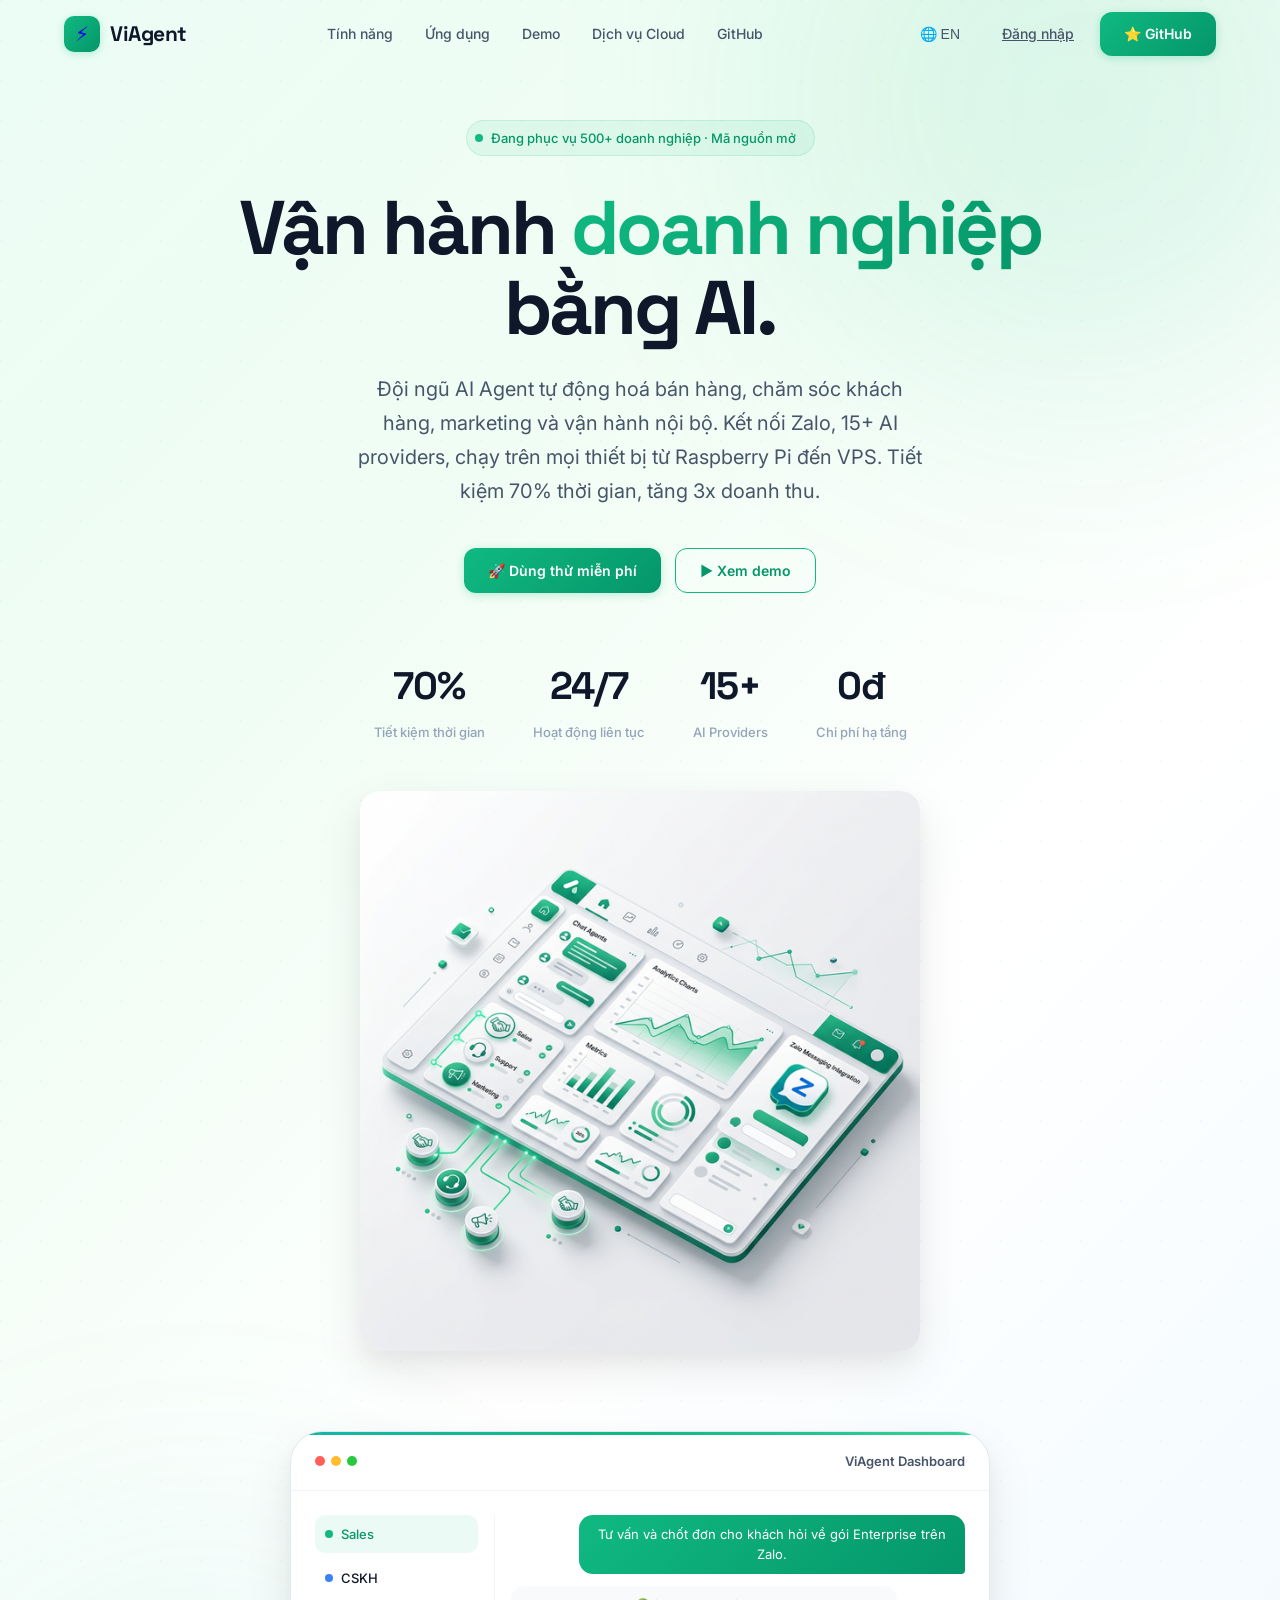
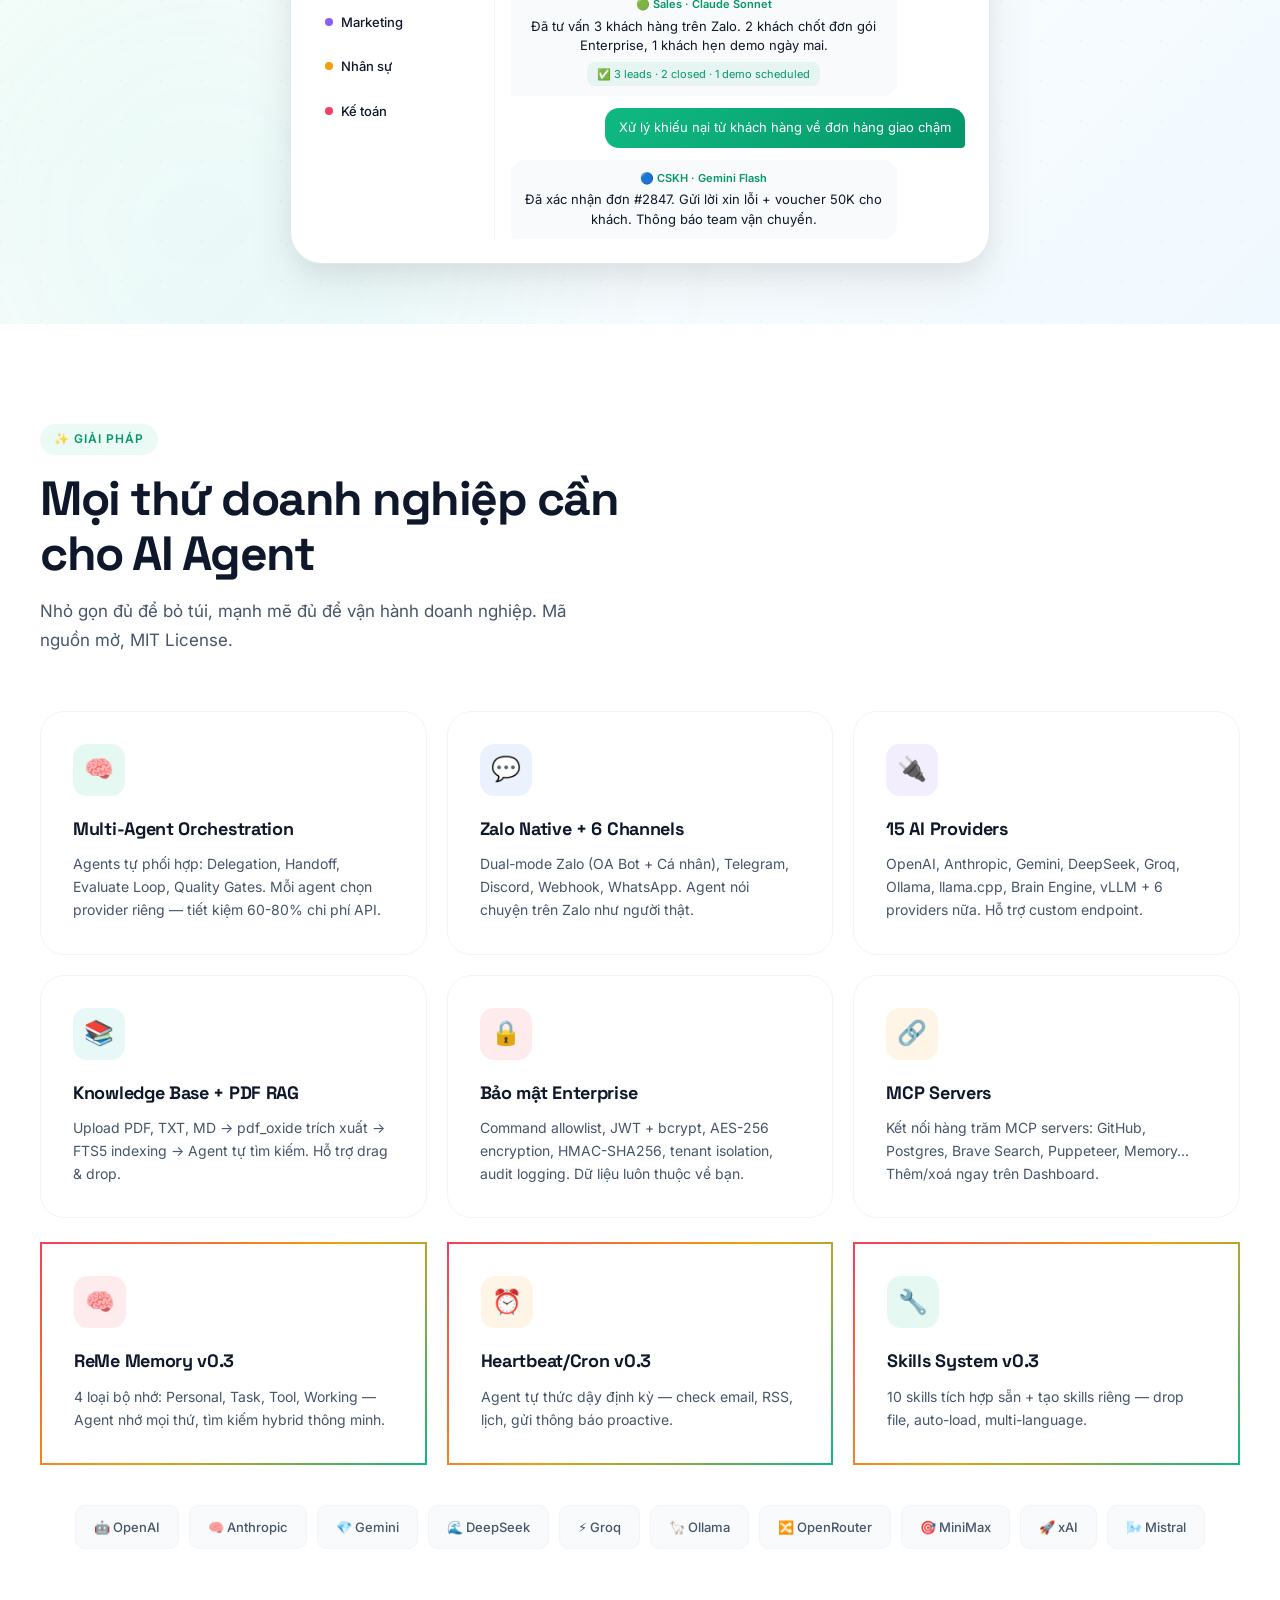
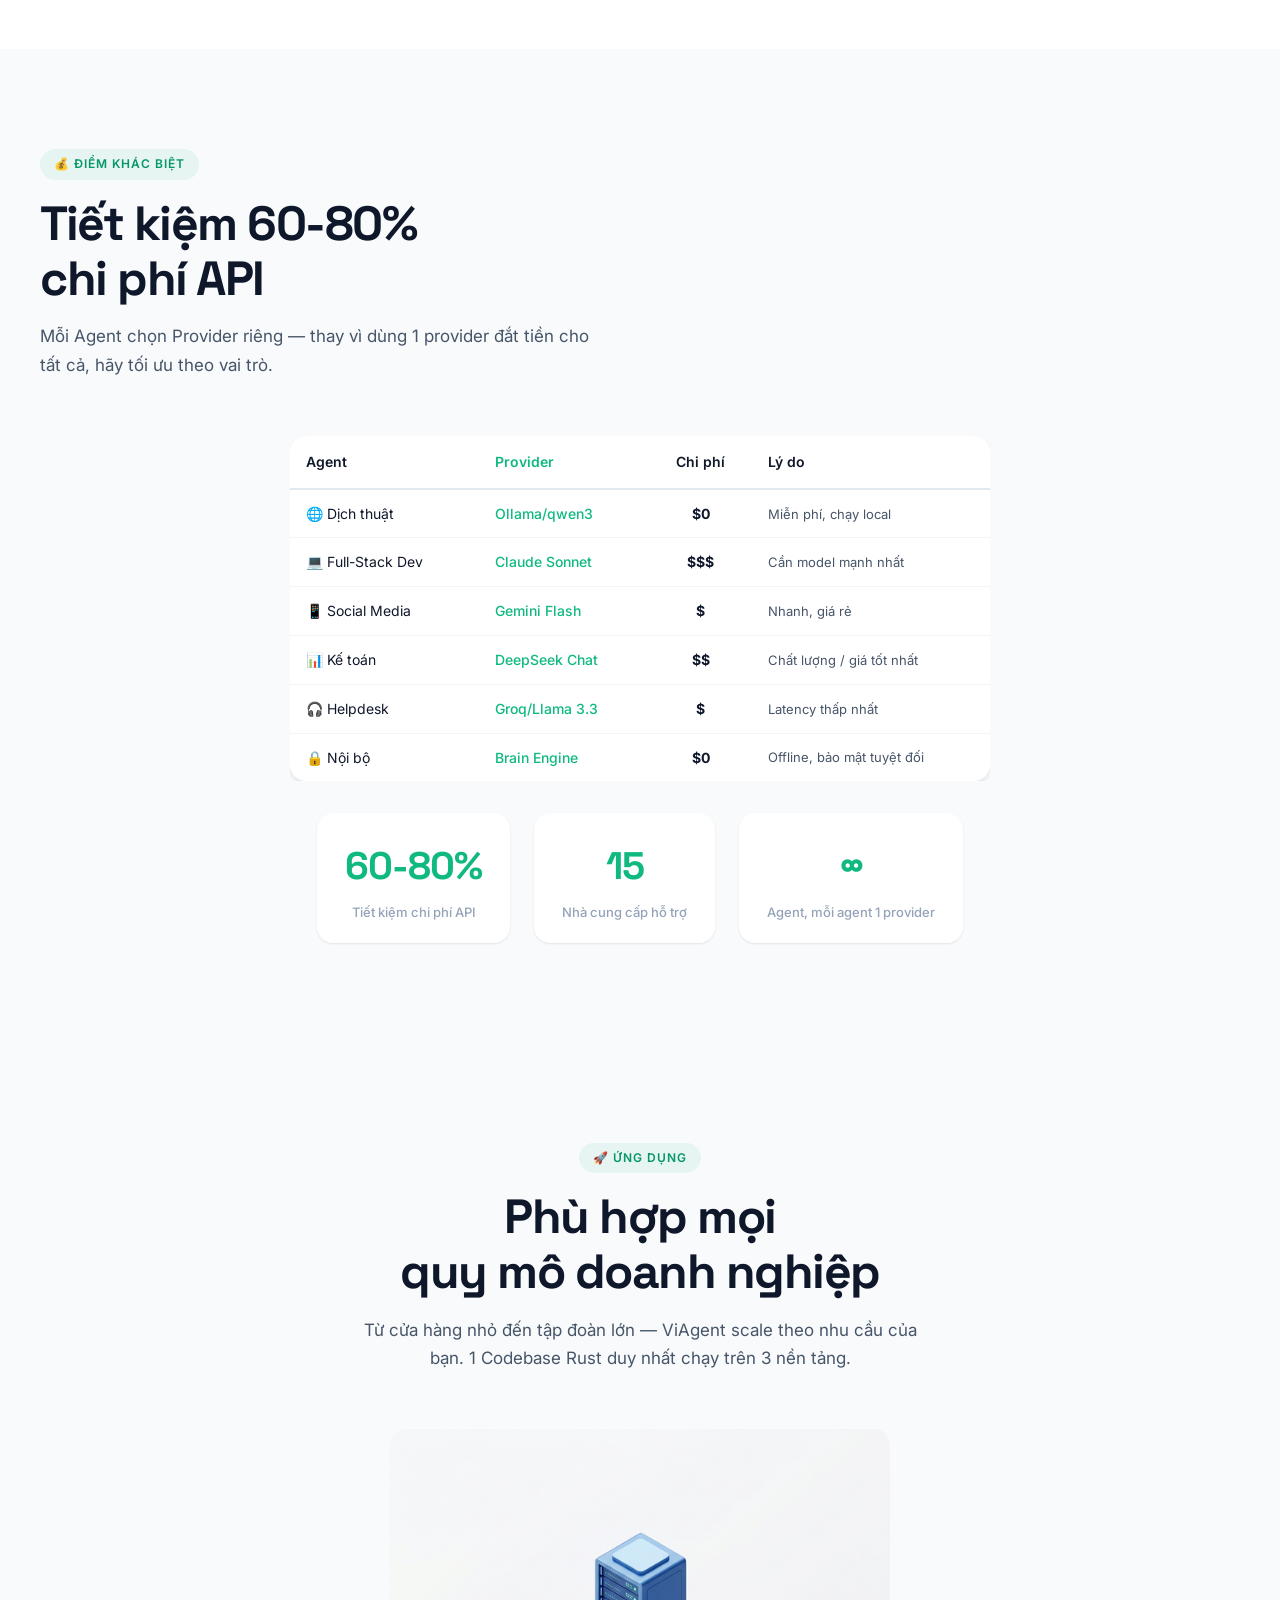
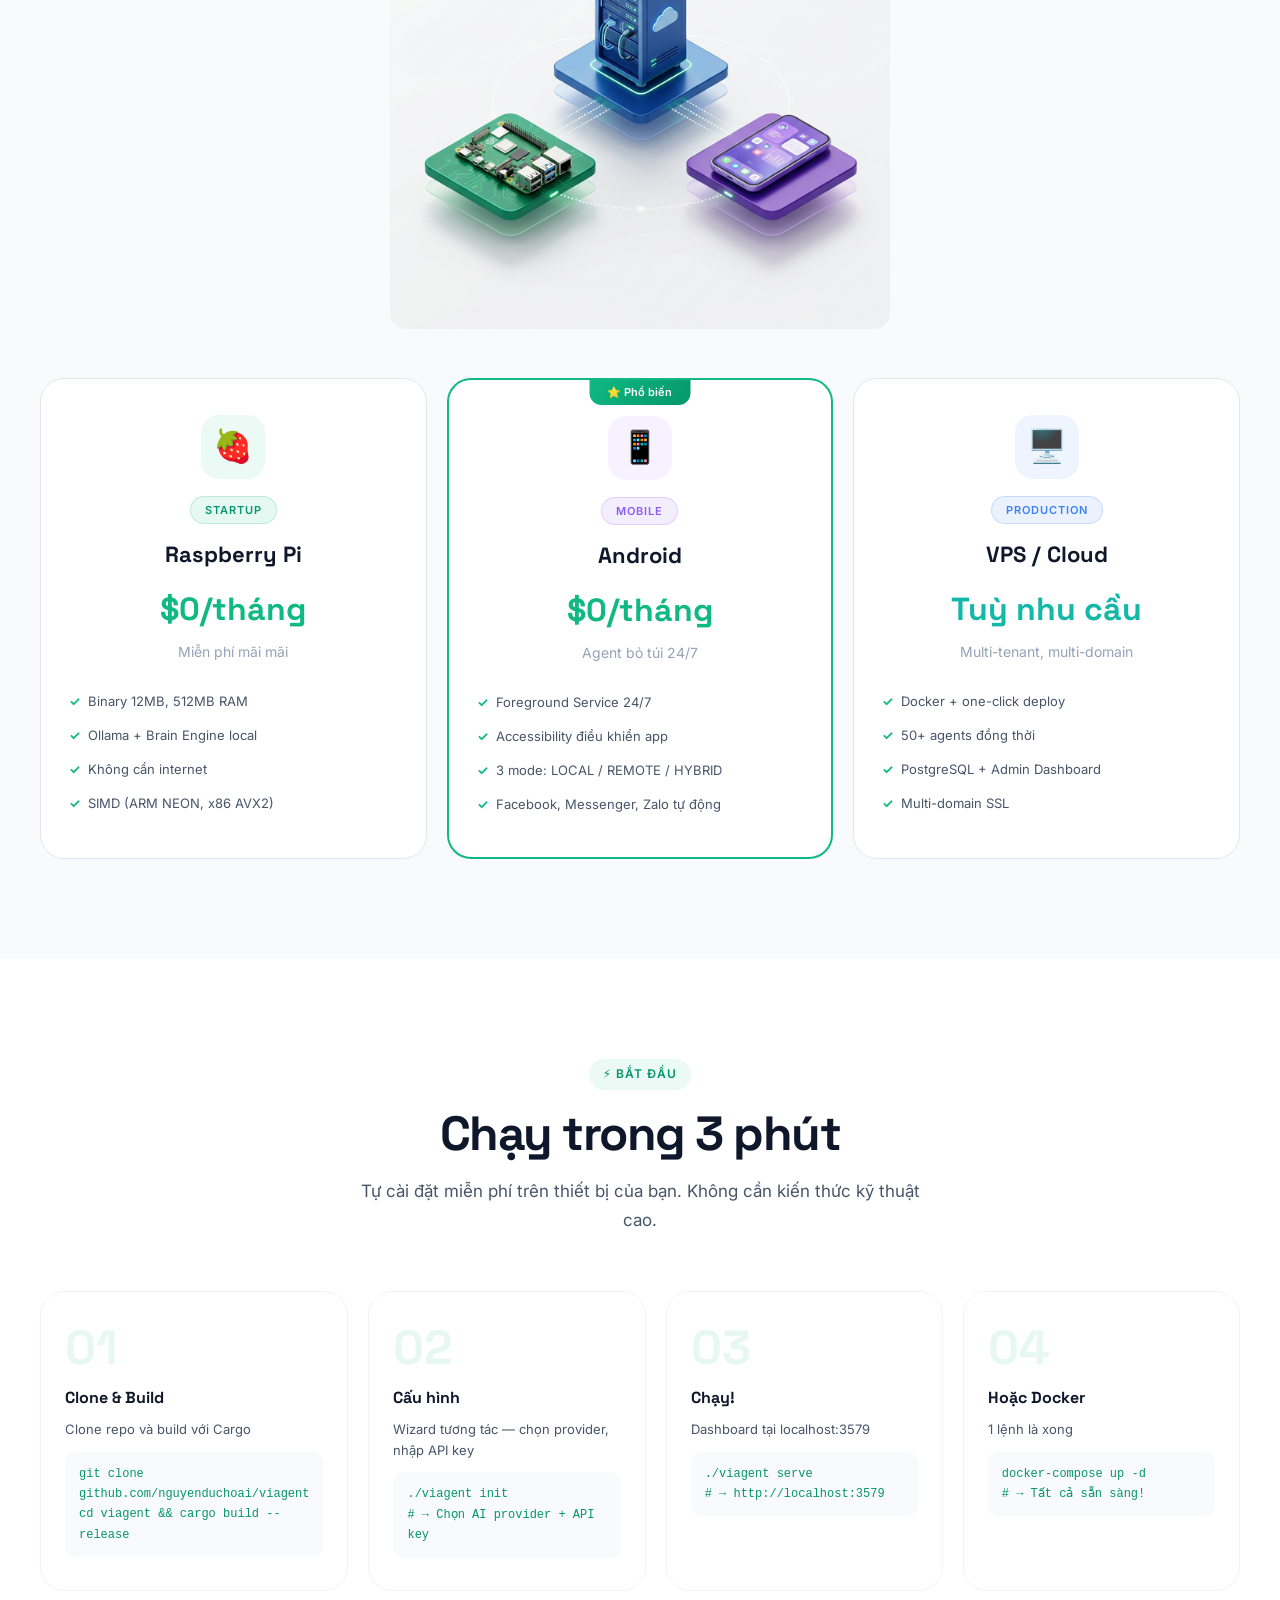
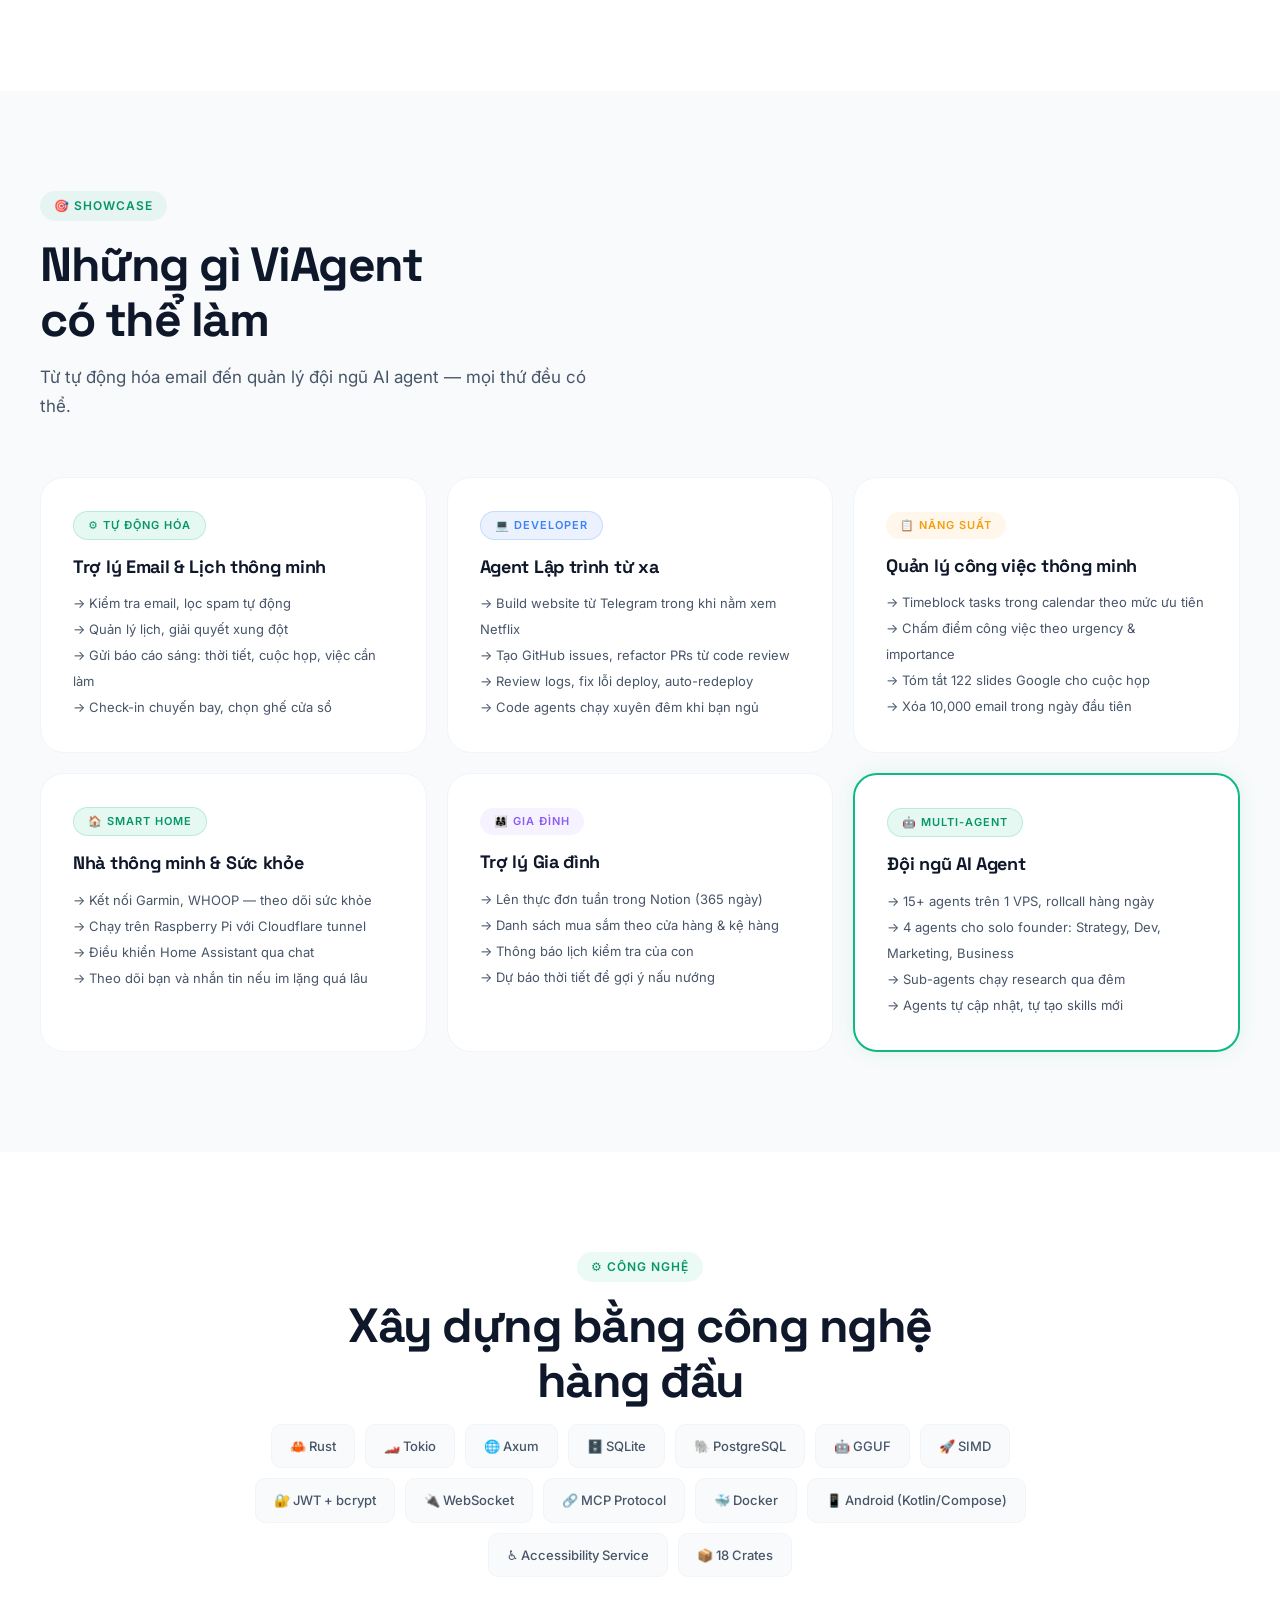
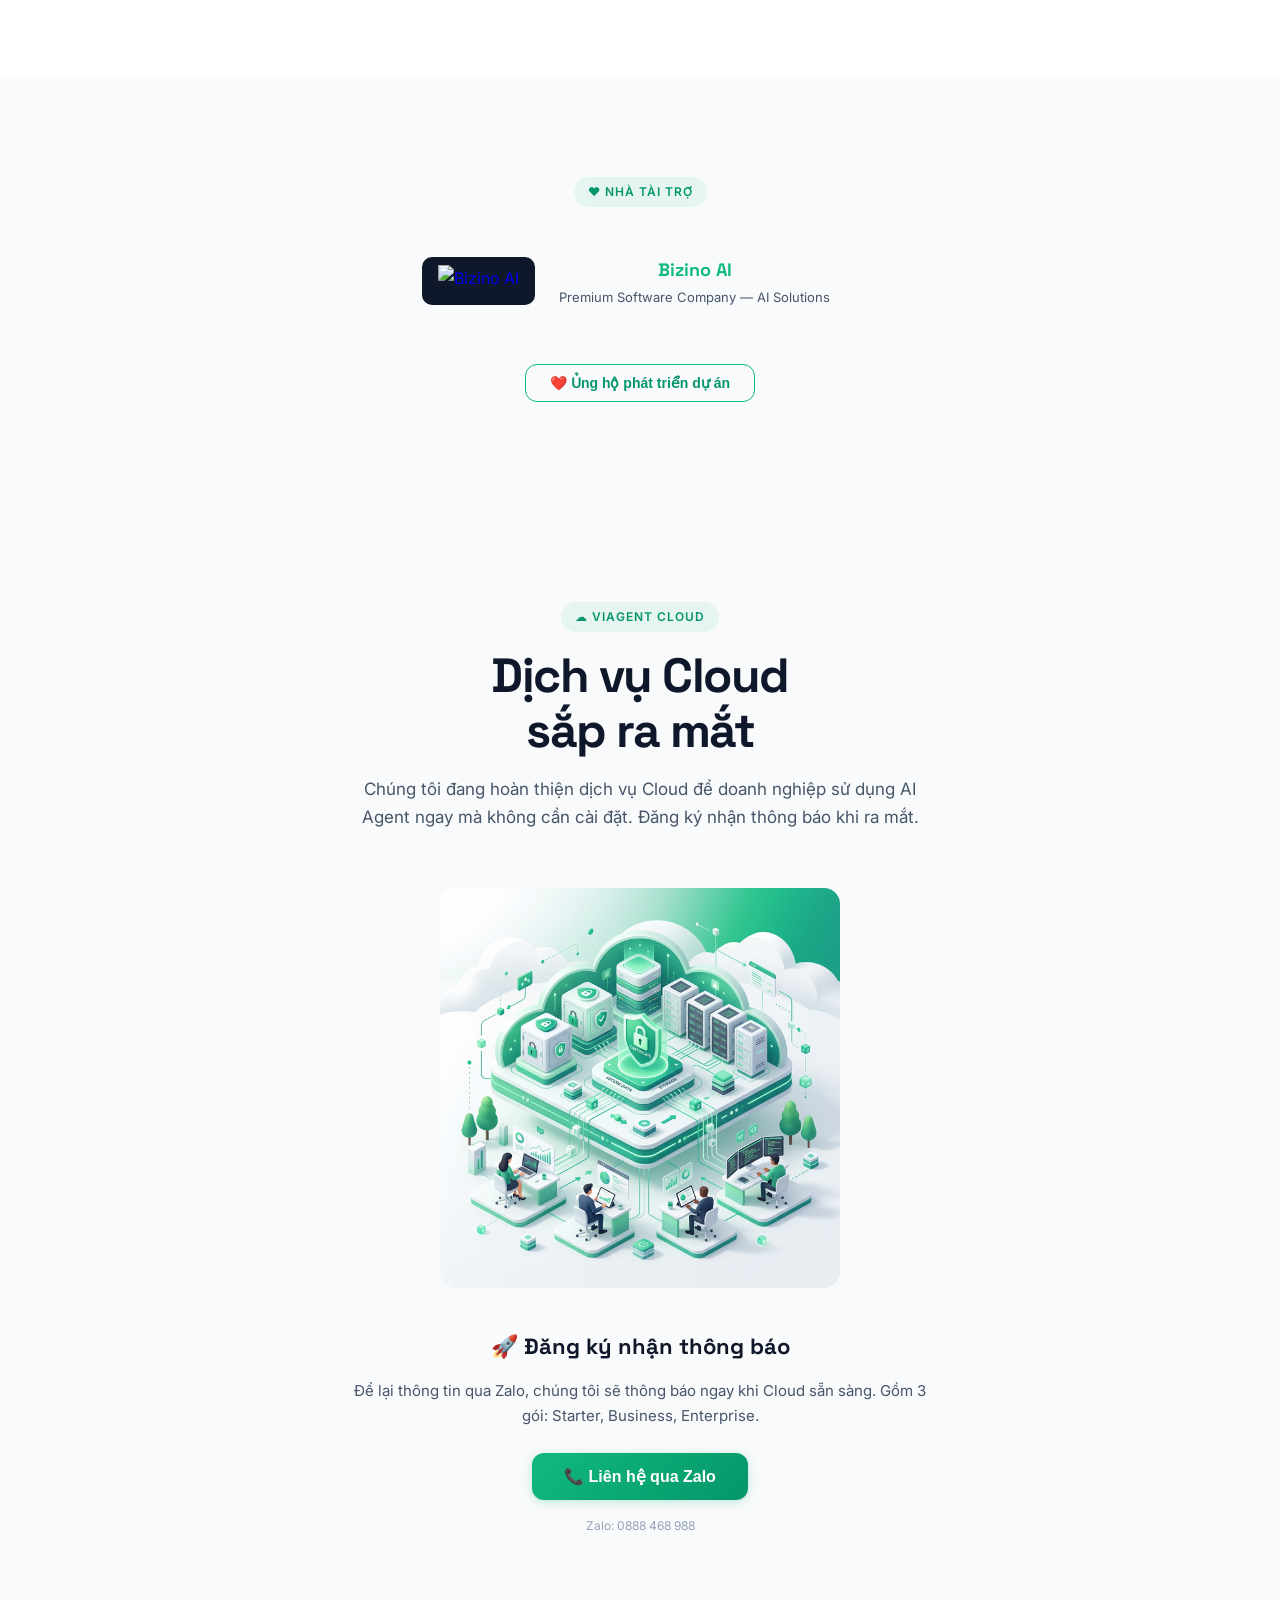
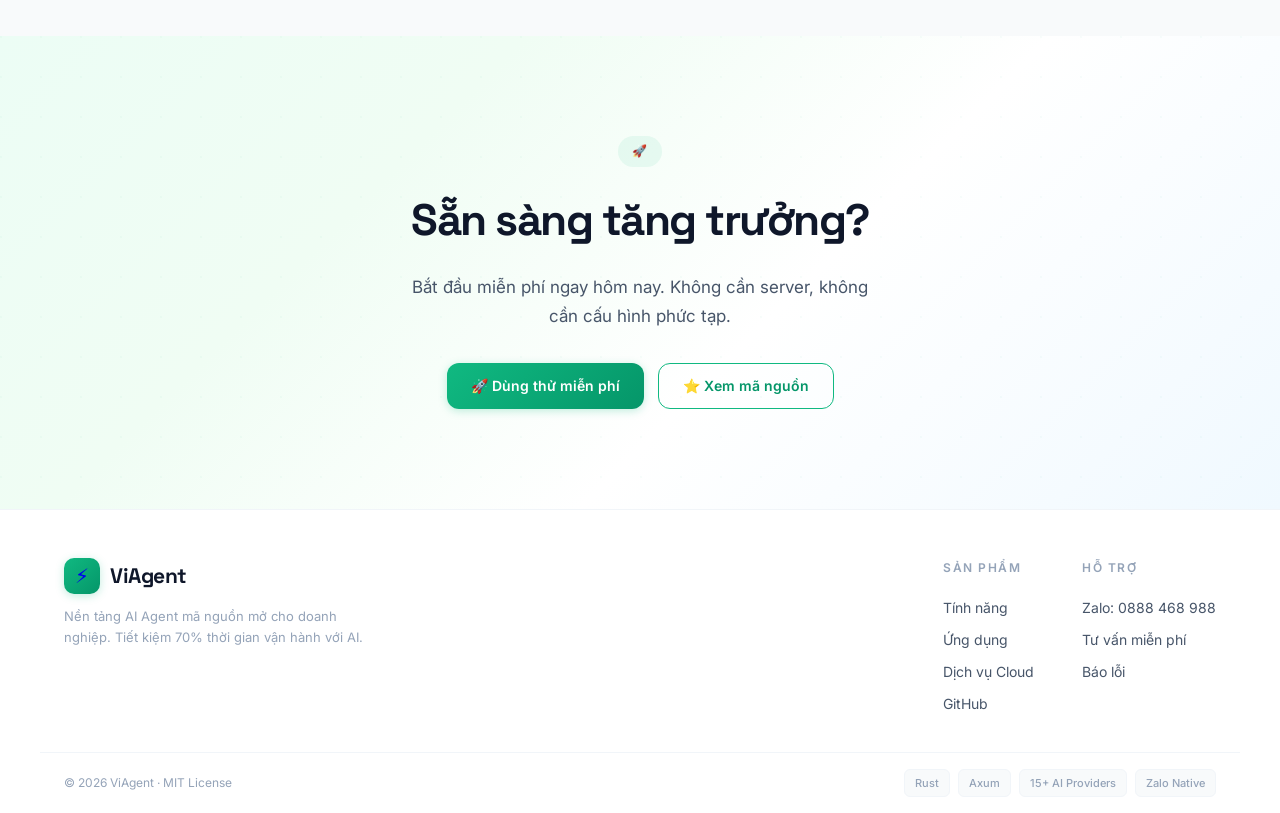
==== commit 714c6876: "🚀 Landing page: business refactor + full content restore - Hero: 'Vận hành doanh nghiệp bằng AI' + b" ====
--- a/deploy/viagent-landing/index.html
+++ b/deploy/viagent-landing/index.html
@@ -3,13 +3,13 @@
 <head>
 <meta charset="UTF-8">
 <meta name="viewport" content="width=device-width, initial-scale=1.0">
-<title>ViAgent — Đội ngũ AI Agent cho Doanh Nghiệp | AI Agent for Business</title>
-<meta name="description" content="ViAgent — Nền tảng AI Agent mã nguồn mở cho doanh nghiệp. Chạy trên mọi thiết bị, kết nối Zalo, 15+ AI providers, bảo mật dữ liệu tuyệt đối.">
-<meta property="og:title" content="ViAgent — AI Agent for Business">
-<meta property="og:description" content="Đội ngũ AI luôn sẵn sàng. Mã nguồn mở, MIT License. Chạy trên Raspberry Pi đến VPS.">
+<title>ViAgent — Trợ lý AI vận hành doanh nghiệp 24/7 | AI cho Doanh nhân</title>
+<meta name="description" content="ViAgent giúp doanh nghiệp tự động hoá bán hàng, chăm sóc khách hàng, marketing và vận hành nội bộ bằng AI Agent. Kết nối Zalo, 15+ AI providers, tiết kiệm 70% thời gian.">
+<meta property="og:title" content="ViAgent — Trợ lý AI cho Doanh nghiệp">
+<meta property="og:description" content="Tự động hoá bán hàng, CSKH, marketing bằng AI Agent. Kết nối Zalo, chạy 24/7, dữ liệu thuộc về bạn.">
 <meta property="og:type" content="website">
 <meta property="og:url" content="https://viagent.vn">
-<link rel="icon" href="data:image/svg+xml,<svg xmlns='http://www.w3.org/2000/svg' viewBox='0 0 100 100'><text y='.9em' font-size='90'>🤖</text></svg>">
+<link rel="icon" href="data:image/svg+xml,<svg xmlns='http://www.w3.org/2000/svg' viewBox='0 0 100 100'><text y='.9em' font-size='90'>⚡</text></svg>">
 <link rel="preconnect" href="https://fonts.googleapis.com">
 <link href="https://fonts.googleapis.com/css2?family=Inter:wght@300;400;500;600;700;800;900&family=Space+Grotesk:wght@400;500;600;700;800&display=swap" rel="stylesheet">
 <style>
@@ -234,20 +234,20 @@
 <nav id="navbar">
   <div class="nav-inner">
     <a href="#" class="logo">
-      <div class="logo-icon">🤖</div>
+      <div class="logo-icon">⚡</div>
       <span class="logo-text">ViAgent</span>
     </a>
     <div class="nav-links">
       <a href="#features" data-vi="Tính năng" data-en="Features">Tính năng</a>
-      <a href="#platforms" data-vi="Nền tảng" data-en="Platforms">Nền tảng</a>
-      <a href="#how" data-vi="Bắt đầu" data-en="Get Started">Bắt đầu</a>
-      <a href="#pricing" data-vi="Bảng giá" data-en="Pricing">Bảng giá</a>
-      <a href="/docs.html">Docs</a>
+      <a href="#platforms" data-vi="Ứng dụng" data-en="Use Cases">Ứng dụng</a>
+      <a href="#agents-demo" data-vi="Demo" data-en="Demo">Demo</a>
+      <a href="#pricing" data-vi="Dịch vụ Cloud" data-en="Cloud">Dịch vụ Cloud</a>
+      <a href="https://github.com/nguyenduchoai/viagent" target="_blank">GitHub</a>
     </div>
     <div class="nav-right">
       <button class="btn-ghost" onclick="toggleLang()">🌐 EN</button>
       <a href="#" onclick="goLogin()" class="btn-ghost" data-vi="Đăng nhập" data-en="Login">Đăng nhập</a>
-      <a href="https://github.com/nguyenduchoai/bizclaw" target="_blank" class="btn-green">⭐ GitHub</a>
+      <a href="https://github.com/nguyenduchoai/viagent" target="_blank" class="btn-green">⭐ GitHub</a>
     </div>
   </div>
 </nav>
@@ -257,21 +257,24 @@
   <div class="hero-glow hero-glow-1"></div>
   <div class="hero-glow hero-glow-2"></div>
   <div class="hero-content">
-    <div class="hero-badge"><span class="dot"></span> <span data-vi="Mã nguồn mở · MIT License" data-en="Open Source · MIT License">Mã nguồn mở · MIT License</span></div>
+    <div class="hero-badge"><span class="dot"></span> <span data-vi="Đang phục vụ 500+ doanh nghiệp · Mã nguồn mở" data-en="Serving 500+ businesses · Open Source">Đang phục vụ 500+ doanh nghiệp · Mã nguồn mở</span></div>
     <h1>
-      <span data-vi="Đội ngũ" data-en="Your">Đội ngũ</span> <span class="grad" data-vi="AI Agent" data-en="AI Agent">AI Agent</span><br>
-      <span data-vi="luôn sẵn sàng." data-en="always ready.">luôn sẵn sàng.</span>
+      <span data-vi="Vận hành" data-en="Run your">Vận hành</span> <span class="grad" data-vi="doanh nghiệp" data-en="business">doanh nghiệp</span><br>
+      <span data-vi="bằng AI." data-en="with AI.">bằng AI.</span>
     </h1>
-    <p class="hero-desc" data-vi="Nền tảng AI Agent cho doanh nghiệp — từ Raspberry Pi bỏ túi đến VPS. Kết nối Zalo, quản lý công việc, tự động hoá quy trình. Chạy 24/7, dữ liệu thuộc về bạn." data-en="AI Agent platform for business — from pocket Raspberry Pi to VPS. Connect Zalo, manage workflows, automate processes. Runs 24/7, your data stays yours.">Nền tảng AI Agent cho doanh nghiệp — từ Raspberry Pi bỏ túi đến VPS. Kết nối Zalo, quản lý công việc, tự động hoá quy trình. Chạy 24/7, dữ liệu thuộc về bạn.</p>
+    <p class="hero-desc" data-vi="Đội ngũ AI Agent tự động hoá bán hàng, chăm sóc khách hàng, marketing và vận hành nội bộ. Kết nối Zalo, 15+ AI providers, chạy trên mọi thiết bị từ Raspberry Pi đến VPS. Tiết kiệm 70% thời gian, tăng 3x doanh thu." data-en="AI Agent team automates sales, customer service, marketing and operations. Connect Zalo, 15+ AI providers, runs on any device from Raspberry Pi to VPS. Save 70% time, 3x revenue.">Đội ngũ AI Agent tự động hoá bán hàng, chăm sóc khách hàng, marketing và vận hành nội bộ. Kết nối Zalo, 15+ AI providers, chạy trên mọi thiết bị từ Raspberry Pi đến VPS. Tiết kiệm 70% thời gian, tăng 3x doanh thu.</p>
     <div class="hero-actions">
-      <a href="https://github.com/nguyenduchoai/bizclaw" target="_blank" class="btn-green" data-vi="⭐ Xem trên GitHub" data-en="⭐ View on GitHub">⭐ Xem trên GitHub</a>
-      <a href="/docs.html" class="btn-outline-green" data-vi="📖 Hướng dẫn" data-en="📖 Documentation">📖 Hướng dẫn</a>
+      <a href="#" onclick="goLogin()" class="btn-green" data-vi="🚀 Dùng thử miễn phí" data-en="🚀 Try for free">🚀 Dùng thử miễn phí</a>
+      <a href="#agents-demo" class="btn-outline-green" data-vi="▶️ Xem demo" data-en="▶️ Watch demo">▶️ Xem demo</a>
     </div>
     <div class="hero-stats">
+      <div class="hero-stat"><div class="num" data-vi="70%" data-en="70%">70%</div><div class="label" data-vi="Tiết kiệm thời gian" data-en="Time saved">Tiết kiệm thời gian</div></div>
+      <div class="hero-stat"><div class="num">24/7</div><div class="label" data-vi="Hoạt động liên tục" data-en="Always on">Hoạt động liên tục</div></div>
       <div class="hero-stat"><div class="num">15+</div><div class="label">AI Providers</div></div>
-      <div class="hero-stat"><div class="num">50+</div><div class="label">Agent Templates</div></div>
-      <div class="hero-stat"><div class="num"><2s</div><div class="label" data-vi="Khởi động" data-en="Boot time">Khởi động</div></div>
-      <div class="hero-stat"><div class="num">512MB</div><div class="label" data-vi="RAM tối thiểu" data-en="Min RAM">RAM tối thiểu</div></div>
+      <div class="hero-stat"><div class="num" data-vi="0đ" data-en="$0">0đ</div><div class="label" data-vi="Chi phí hạ tầng" data-en="Infrastructure cost">Chi phí hạ tầng</div></div>
+    </div>
+    <div style="margin-top:48px">
+      <img src="img/hero.png" alt="ViAgent Dashboard" style="max-width:560px;width:100%;border-radius:20px;box-shadow:var(--shadow-xl)">
     </div>
 
     <!-- Chat Demo -->
@@ -283,23 +286,23 @@
         </div>
         <div class="demo-body">
           <div class="demo-sidebar">
-            <div class="demo-agent active"><span class="agent-dot green"></span> Coder</div>
-            <div class="demo-agent"><span class="agent-dot blue"></span> Writer</div>
-            <div class="demo-agent"><span class="agent-dot violet"></span> Analyst</div>
-            <div class="demo-agent"><span class="agent-dot amber"></span> DevOps</div>
-            <div class="demo-agent"><span class="agent-dot rose"></span> Researcher</div>
+            <div class="demo-agent active"><span class="agent-dot green"></span> Sales</div>
+            <div class="demo-agent"><span class="agent-dot blue"></span> CSKH</div>
+            <div class="demo-agent"><span class="agent-dot violet"></span> Marketing</div>
+            <div class="demo-agent"><span class="agent-dot amber"></span> Nhân sự</div>
+            <div class="demo-agent"><span class="agent-dot rose"></span> Kế toán</div>
           </div>
           <div class="demo-chat">
-            <div class="chat-msg user" style="animation-delay:.2s">Tạo REST API cho catalog sản phẩm với auth và tests.</div>
+            <div class="chat-msg user" style="animation-delay:.2s">Tư vấn và chốt đơn cho khách hỏi về gói Enterprise trên Zalo.</div>
             <div class="chat-msg bot" style="animation-delay:.8s">
-              <div class="bot-name">🟢 Coder · Claude Sonnet</div>
-              Đã tạo REST API với Axum — products CRUD, JWT auth, pagination, rate limiting. Tất cả 47 tests passing.
-              <div class="bot-status">✅ 12 endpoints · 47 tests · OpenAPI docs</div>
+              <div class="bot-name">🟢 Sales · Claude Sonnet</div>
+              Đã tư vấn 3 khách hàng trên Zalo. 2 khách chốt đơn gói Enterprise, 1 khách hẹn demo ngày mai.
+              <div class="bot-status">✅ 3 leads · 2 closed · 1 demo scheduled</div>
             </div>
-            <div class="chat-msg user" style="animation-delay:1.4s">Viết blog post về sản phẩm mới</div>
+            <div class="chat-msg user" style="animation-delay:1.4s">Xử lý khiếu nại từ khách hàng về đơn hàng giao chậm</div>
             <div class="chat-msg bot" style="animation-delay:2s">
-              <div class="bot-name">🔵 Writer · Gemini Flash</div>
-              Đã viết 2,400-word article. SEO optimized, 3 hình minh hoạ đã tạo.
+              <div class="bot-name">🔵 CSKH · Gemini Flash</div>
+              Đã xác nhận đơn #2847. Gửi lời xin lỗi + voucher 50K cho khách. Thông báo team vận chuyển.
             </div>
           </div>
         </div>
@@ -311,8 +314,8 @@
 <!-- FEATURES -->
 <section id="features">
   <div class="container">
-    <div class="section-tag">✨ Tính năng</div>
-    <div class="section-title" data-vi="Mọi thứ bạn cần<br>cho AI Agent" data-en="Everything you need<br>for AI Agents">Mọi thứ bạn cần<br>cho AI Agent</div>
+    <div class="section-tag">✨ Giải pháp</div>
+    <div class="section-title" data-vi="Mọi thứ doanh nghiệp cần<br>cho AI Agent" data-en="Everything your business needs<br>for AI Agents">Mọi thứ doanh nghiệp cần<br>cho AI Agent</div>
     <div class="section-desc" data-vi="Nhỏ gọn đủ để bỏ túi, mạnh mẽ đủ để vận hành doanh nghiệp. Mã nguồn mở, MIT License." data-en="Small enough to pocket, powerful enough to run your business. Open source, MIT License.">Nhỏ gọn đủ để bỏ túi, mạnh mẽ đủ để vận hành doanh nghiệp. Mã nguồn mở, MIT License.</div>
     <div class="features-grid">
       <div class="feature-card fade-up" style="--i:0">
@@ -346,12 +349,30 @@
         <p data-vi="Kết nối hàng trăm MCP servers: GitHub, Postgres, Brave Search, Puppeteer, Memory... Thêm/xoá ngay trên Dashboard." data-en="Connect hundreds of MCP servers: GitHub, Postgres, Brave Search, Puppeteer, Memory... Add/remove from Dashboard.">Kết nối hàng trăm MCP servers: GitHub, Postgres, Brave Search, Puppeteer, Memory... Thêm/xoá ngay trên Dashboard.</p>
       </div>
     </div>
+    <!-- v0.3 Features with gradient border -->
+    <div class="features-grid" style="margin-top:24px">
+      <div class="feature-card fade-up" style="--i:6;border-image:linear-gradient(135deg,#f43f5e,#f59e0b,#10b981) 1;border-width:2px;border-style:solid">
+        <div class="feature-icon-wrap fi-rose">🧠</div>
+        <h3>ReMe Memory v0.3</h3>
+        <p data-vi="4 loại bộ nhớ: Personal, Task, Tool, Working — Agent nhớ mọi thứ, tìm kiếm hybrid thông minh." data-en="4 memory types: Personal, Task, Tool, Working — Agent remembers everything, smart hybrid search.">4 loại bộ nhớ: Personal, Task, Tool, Working — Agent nhớ mọi thứ, tìm kiếm hybrid thông minh.</p>
+      </div>
+      <div class="feature-card fade-up" style="--i:7;border-image:linear-gradient(135deg,#f43f5e,#f59e0b,#10b981) 1;border-width:2px;border-style:solid">
+        <div class="feature-icon-wrap fi-amber">⏰</div>
+        <h3>Heartbeat/Cron v0.3</h3>
+        <p data-vi="Agent tự thức dậy định kỳ — check email, RSS, lịch, gửi thông báo proactive." data-en="Agent wakes up on schedule — check email, RSS, calendar, send proactive notifications.">Agent tự thức dậy định kỳ — check email, RSS, lịch, gửi thông báo proactive.</p>
+      </div>
+      <div class="feature-card fade-up" style="--i:8;border-image:linear-gradient(135deg,#f43f5e,#f59e0b,#10b981) 1;border-width:2px;border-style:solid">
+        <div class="feature-icon-wrap fi-green">🔧</div>
+        <h3>Skills System v0.3</h3>
+        <p data-vi="10 skills tích hợp sẵn + tạo skills riêng — drop file, auto-load, multi-language." data-en="10 built-in skills + create custom ones — drop file, auto-load, multi-language.">10 skills tích hợp sẵn + tạo skills riêng — drop file, auto-load, multi-language.</p>
+      </div>
+    </div>
     <div class="providers-row fade-up" style="--i:7">
       <div class="provider-pill">🤖 OpenAI</div>
       <div class="provider-pill">🧠 Anthropic</div>
       <div class="provider-pill">💎 Gemini</div>
       <div class="provider-pill">🌊 DeepSeek</div>
-      <div class="provider-pill">🤖 Groq</div>
+      <div class="provider-pill">⚡ Groq</div>
       <div class="provider-pill">🦙 Ollama</div>
       <div class="provider-pill">🔀 OpenRouter</div>
       <div class="provider-pill">🎯 MiniMax</div>
@@ -361,14 +382,79 @@
   </div>
 </section>
 
+<!-- COST SAVING -->
+<section id="cost-saving" style="background:var(--bg2)">
+  <div class="container">
+    <div class="section-tag">💰 Điểm khác biệt</div>
+    <div class="section-title" data-vi="Tiết kiệm 60-80%<br>chi phí API" data-en="Save 60-80%<br>on API costs">Tiết kiệm 60-80%<br>chi phí API</div>
+    <div class="section-desc" data-vi="Mỗi Agent chọn Provider riêng — thay vì dùng 1 provider đắt tiền cho tất cả, hãy tối ưu theo vai trò." data-en="Each Agent picks its own Provider — instead of using 1 expensive provider for all, optimize by role.">Mỗi Agent chọn Provider riêng — thay vì dùng 1 provider đắt tiền cho tất cả, hãy tối ưu theo vai trò.</div>
+    <div style="max-width:700px;margin:32px auto;overflow-x:auto">
+      <table style="width:100%;border-collapse:collapse;background:var(--card);border-radius:var(--radius);overflow:hidden;box-shadow:var(--shadow-md)">
+        <thead>
+          <tr style="border-bottom:2px solid var(--border)">
+            <th style="padding:14px 16px;text-align:left;font-size:14px;font-weight:600">Agent</th>
+            <th style="padding:14px 16px;text-align:left;font-size:14px;font-weight:600;color:var(--green)">Provider</th>
+            <th style="padding:14px 16px;text-align:center;font-size:14px;font-weight:600" data-vi="Chi phí" data-en="Cost">Chi phí</th>
+            <th style="padding:14px 16px;text-align:left;font-size:14px;font-weight:600" data-vi="Lý do" data-en="Why">Lý do</th>
+          </tr>
+        </thead>
+        <tbody>
+          <tr style="border-bottom:1px solid var(--border-light)">
+            <td style="padding:12px 16px;font-size:14px" data-vi="🌐 Dịch thuật" data-en="🌐 Translation">🌐 Dịch thuật</td>
+            <td style="padding:12px 16px;font-size:14px;color:var(--green);font-weight:500">Ollama/qwen3</td>
+            <td style="padding:12px 16px;font-size:14px;text-align:center;font-weight:700">$0</td>
+            <td style="padding:12px 16px;font-size:13px;color:var(--text2)" data-vi="Miễn phí, chạy local" data-en="Free, runs locally">Miễn phí, chạy local</td>
+          </tr>
+          <tr style="border-bottom:1px solid var(--border-light)">
+            <td style="padding:12px 16px;font-size:14px">💻 Full-Stack Dev</td>
+            <td style="padding:12px 16px;font-size:14px;color:var(--green);font-weight:500">Claude Sonnet</td>
+            <td style="padding:12px 16px;font-size:14px;text-align:center;font-weight:700">$$$</td>
+            <td style="padding:12px 16px;font-size:13px;color:var(--text2)" data-vi="Cần model mạnh nhất" data-en="Needs strongest model">Cần model mạnh nhất</td>
+          </tr>
+          <tr style="border-bottom:1px solid var(--border-light)">
+            <td style="padding:12px 16px;font-size:14px">📱 Social Media</td>
+            <td style="padding:12px 16px;font-size:14px;color:var(--green);font-weight:500">Gemini Flash</td>
+            <td style="padding:12px 16px;font-size:14px;text-align:center;font-weight:700">$</td>
+            <td style="padding:12px 16px;font-size:13px;color:var(--text2)" data-vi="Nhanh, giá rẻ" data-en="Fast, cheap">Nhanh, giá rẻ</td>
+          </tr>
+          <tr style="border-bottom:1px solid var(--border-light)">
+            <td style="padding:12px 16px;font-size:14px" data-vi="📊 Kế toán" data-en="📊 Accounting">📊 Kế toán</td>
+            <td style="padding:12px 16px;font-size:14px;color:var(--green);font-weight:500">DeepSeek Chat</td>
+            <td style="padding:12px 16px;font-size:14px;text-align:center;font-weight:700">$$</td>
+            <td style="padding:12px 16px;font-size:13px;color:var(--text2)" data-vi="Chất lượng / giá tốt nhất" data-en="Best quality/price ratio">Chất lượng / giá tốt nhất</td>
+          </tr>
+          <tr style="border-bottom:1px solid var(--border-light)">
+            <td style="padding:12px 16px;font-size:14px">🎧 Helpdesk</td>
+            <td style="padding:12px 16px;font-size:14px;color:var(--green);font-weight:500">Groq/Llama 3.3</td>
+            <td style="padding:12px 16px;font-size:14px;text-align:center;font-weight:700">$</td>
+            <td style="padding:12px 16px;font-size:13px;color:var(--text2)" data-vi="Latency thấp nhất" data-en="Lowest latency">Latency thấp nhất</td>
+          </tr>
+          <tr>
+            <td style="padding:12px 16px;font-size:14px" data-vi="🔒 Nội bộ" data-en="🔒 Internal">🔒 Nội bộ</td>
+            <td style="padding:12px 16px;font-size:14px;color:var(--green);font-weight:500">Brain Engine</td>
+            <td style="padding:12px 16px;font-size:14px;text-align:center;font-weight:700">$0</td>
+            <td style="padding:12px 16px;font-size:13px;color:var(--text2)" data-vi="Offline, bảo mật tuyệt đối" data-en="Offline, absolute security">Offline, bảo mật tuyệt đối</td>
+          </tr>
+        </tbody>
+      </table>
+    </div>
+    <div style="display:flex;gap:24px;justify-content:center;flex-wrap:wrap;margin-top:32px">
+      <div class="hero-stat fade-up" style="--i:0;background:var(--card);padding:20px 28px;border-radius:var(--radius);box-shadow:var(--shadow-sm)"><div class="num" style="color:var(--green)">60-80%</div><div class="label" data-vi="Tiết kiệm chi phí API" data-en="API cost savings">Tiết kiệm chi phí API</div></div>
+      <div class="hero-stat fade-up" style="--i:1;background:var(--card);padding:20px 28px;border-radius:var(--radius);box-shadow:var(--shadow-sm)"><div class="num" style="color:var(--green)">15</div><div class="label" data-vi="Nhà cung cấp hỗ trợ" data-en="Supported providers">Nhà cung cấp hỗ trợ</div></div>
+      <div class="hero-stat fade-up" style="--i:2;background:var(--card);padding:20px 28px;border-radius:var(--radius);box-shadow:var(--shadow-sm)"><div class="num" style="color:var(--green)">∞</div><div class="label" data-vi="Agent, mỗi agent 1 provider" data-en="Agents, each its own provider">Agent, mỗi agent 1 provider</div></div>
+    </div>
+  </div>
+</section>
+
 <!-- PLATFORMS -->
 <section id="platforms">
   <div class="container">
     <div class="section-center">
-      <div class="section-tag">🚀 Nền tảng</div>
-      <div class="section-title" data-vi="1 Codebase → 3 Nền Tảng" data-en="1 Codebase → 3 Platforms">1 Codebase → 3 Nền Tảng</div>
-      <div class="section-desc" data-vi="Nền tảng AI Agent DUY NHẤT chạy được trên cả Raspberry Pi, Android, và VPS. Từ 1 codebase Rust duy nhất." data-en="The ONLY AI Agent platform that runs on Raspberry Pi, Android phones, AND VPS.">Nền tảng AI Agent DUY NHẤT chạy được trên cả Raspberry Pi, Android, và VPS. Từ 1 codebase Rust duy nhất.</div>
-    </div>
+      <div class="section-tag">🚀 Ứng dụng</div>
+      <div class="section-title" data-vi="Phù hợp mọi<br>quy mô doanh nghiệp" data-en="Fits every<br>business size">Phù hợp mọi<br>quy mô doanh nghiệp</div>
+      <div class="section-desc" data-vi="Từ cửa hàng nhỏ đến tập đoàn lớn — ViAgent scale theo nhu cầu của bạn. 1 Codebase Rust duy nhất chạy trên 3 nền tảng." data-en="From small shops to large enterprises — ViAgent scales to your needs. 1 Rust codebase on 3 platforms.">Từ cửa hàng nhỏ đến tập đoàn lớn — ViAgent scale theo nhu cầu của bạn. 1 Codebase Rust duy nhất chạy trên 3 nền tảng.</div>
+    </div>
+    <div style="text-align:center;margin-bottom:40px"><img src="img/platforms.png" alt="ViAgent Platforms" style="max-width:500px;width:100%;border-radius:16px"></div>
     <div class="platform-grid">
       <div class="platform-card fade-up" style="--i:0">
         <div class="pf-icon" style="background:rgba(16,185,129,.08)">🍓</div>
@@ -417,7 +503,7 @@
 <section id="how">
   <div class="container">
     <div class="section-center">
-      <div class="section-tag" data-vi="🤖 Bắt đầu" data-en="🤖 Get Started">🤖 Bắt đầu</div>
+      <div class="section-tag" data-vi="⚡ Bắt đầu" data-en="⚡ Get Started">⚡ Bắt đầu</div>
       <div class="section-title" data-vi="Chạy trong 3 phút" data-en="Running in 3 minutes">Chạy trong 3 phút</div>
       <div class="section-desc" data-vi="Tự cài đặt miễn phí trên thiết bị của bạn. Không cần kiến thức kỹ thuật cao." data-en="Self-host for free on your own device. No advanced technical knowledge needed.">Tự cài đặt miễn phí trên thiết bị của bạn. Không cần kiến thức kỹ thuật cao.</div>
     </div>
@@ -426,19 +512,19 @@
         <div class="step-num">01</div>
         <h4>Clone & Build</h4>
         <p data-vi="Clone repo và build với Cargo" data-en="Clone repo and build with Cargo">Clone repo và build với Cargo</p>
-        <div class="step-code">git clone github.com/nguyenduchoai/bizclaw<br>cd bizclaw && cargo build --release</div>
+        <div class="step-code">git clone github.com/nguyenduchoai/viagent<br>cd viagent && cargo build --release</div>
       </div>
       <div class="step-card fade-up" style="--i:1">
         <div class="step-num">02</div>
         <h4 data-vi="Cấu hình" data-en="Configure">Cấu hình</h4>
         <p data-vi="Wizard tương tác — chọn provider, nhập API key" data-en="Interactive wizard — choose provider, enter API key">Wizard tương tác — chọn provider, nhập API key</p>
-        <div class="step-code">./bizclaw init<br># → Chọn AI provider + API key</div>
+        <div class="step-code">./viagent init<br># → Chọn AI provider + API key</div>
       </div>
       <div class="step-card fade-up" style="--i:2">
         <div class="step-num">03</div>
         <h4 data-vi="Chạy!" data-en="Run!">Chạy!</h4>
         <p data-vi="Dashboard tại localhost:3579" data-en="Dashboard at localhost:3579">Dashboard tại localhost:3579</p>
-        <div class="step-code">./bizclaw serve<br># → http://localhost:3579</div>
+        <div class="step-code">./viagent serve<br># → http://localhost:3579</div>
       </div>
       <div class="step-card fade-up" style="--i:3">
         <div class="step-num">04</div>
@@ -450,57 +536,135 @@
   </div>
 </section>
 
-<!-- PRICING – CLOUD -->
+<!-- SHOWCASE -->
+<section id="showcase" style="background:var(--bg2)">
+  <div class="container">
+    <div class="section-tag" data-vi="🎯 Showcase" data-en="🎯 Showcase">🎯 Showcase</div>
+    <div class="section-title" data-vi="Những gì ViAgent<br>có thể làm" data-en="What ViAgent<br>can do">Những gì ViAgent<br>có thể làm</div>
+    <div class="section-desc" data-vi="Từ tự động hóa email đến quản lý đội ngũ AI agent — mọi thứ đều có thể." data-en="From email automation to managing AI agent teams — anything is possible.">Từ tự động hóa email đến quản lý đội ngũ AI agent — mọi thứ đều có thể.</div>
+    <div class="features-grid" style="grid-template-columns:repeat(3,1fr)">
+      <div class="feature-card fade-up" style="--i:0">
+        <span class="pf-tag pf-tag-green" data-vi="⚙️ TỰ ĐỘNG HÓA" data-en="⚙️ AUTOMATION">⚙️ TỰ ĐỘNG HÓA</span>
+        <h3 data-vi="Trợ lý Email & Lịch thông minh" data-en="Smart Email & Calendar Assistant">Trợ lý Email & Lịch thông minh</h3>
+        <ul style="list-style:none;padding:0;margin:8px 0 0;font-size:13px;color:var(--text2);line-height:2">
+          <li data-vi="→ Kiểm tra email, lọc spam tự động" data-en="→ Check email, auto-filter spam">→ Kiểm tra email, lọc spam tự động</li>
+          <li data-vi="→ Quản lý lịch, giải quyết xung đột" data-en="→ Manage calendar, resolve conflicts">→ Quản lý lịch, giải quyết xung đột</li>
+          <li data-vi="→ Gửi báo cáo sáng: thời tiết, cuộc họp, việc cần làm" data-en="→ Morning report: weather, meetings, tasks">→ Gửi báo cáo sáng: thời tiết, cuộc họp, việc cần làm</li>
+          <li data-vi="→ Check-in chuyến bay, chọn ghế cửa sổ" data-en="→ Check-in flights, pick window seat">→ Check-in chuyến bay, chọn ghế cửa sổ</li>
+        </ul>
+      </div>
+      <div class="feature-card fade-up" style="--i:1">
+        <span class="pf-tag pf-tag-blue" data-vi="💻 DEVELOPER" data-en="💻 DEVELOPER">💻 DEVELOPER</span>
+        <h3 data-vi="Agent Lập trình từ xa" data-en="Remote Coding Agent">Agent Lập trình từ xa</h3>
+        <ul style="list-style:none;padding:0;margin:8px 0 0;font-size:13px;color:var(--text2);line-height:2">
+          <li data-vi="→ Build website từ Telegram trong khi nằm xem Netflix" data-en="→ Build websites from Telegram while watching Netflix">→ Build website từ Telegram trong khi nằm xem Netflix</li>
+          <li data-vi="→ Tạo GitHub issues, refactor PRs từ code review" data-en="→ Create GitHub issues, refactor PRs from code review">→ Tạo GitHub issues, refactor PRs từ code review</li>
+          <li data-vi="→ Review logs, fix lỗi deploy, auto-redeploy" data-en="→ Review logs, fix deploy bugs, auto-redeploy">→ Review logs, fix lỗi deploy, auto-redeploy</li>
+          <li data-vi="→ Code agents chạy xuyên đêm khi bạn ngủ" data-en="→ Code agents run overnight while you sleep">→ Code agents chạy xuyên đêm khi bạn ngủ</li>
+        </ul>
+      </div>
+      <div class="feature-card fade-up" style="--i:2">
+        <span class="pf-tag" style="background:rgba(245,158,11,.08);color:#f59e0b;border-color:rgba(245,158,11,.15)" data-vi="📋 NĂNG SUẤT" data-en="📋 PRODUCTIVITY">📋 NĂNG SUẤT</span>
+        <h3 data-vi="Quản lý công việc thông minh" data-en="Smart Task Management">Quản lý công việc thông minh</h3>
+        <ul style="list-style:none;padding:0;margin:8px 0 0;font-size:13px;color:var(--text2);line-height:2">
+          <li data-vi="→ Timeblock tasks trong calendar theo mức ưu tiên" data-en="→ Timeblock tasks in calendar by priority">→ Timeblock tasks trong calendar theo mức ưu tiên</li>
+          <li data-vi="→ Chấm điểm công việc theo urgency & importance" data-en="→ Score tasks by urgency & importance">→ Chấm điểm công việc theo urgency & importance</li>
+          <li data-vi="→ Tóm tắt 122 slides Google cho cuộc họp" data-en="→ Summarize 122 Google slides for meeting">→ Tóm tắt 122 slides Google cho cuộc họp</li>
+          <li data-vi="→ Xóa 10,000 email trong ngày đầu tiên" data-en="→ Delete 10,000 emails on day one">→ Xóa 10,000 email trong ngày đầu tiên</li>
+        </ul>
+      </div>
+      <div class="feature-card fade-up" style="--i:3">
+        <span class="pf-tag pf-tag-green" data-vi="🏠 SMART HOME" data-en="🏠 SMART HOME">🏠 SMART HOME</span>
+        <h3 data-vi="Nhà thông minh & Sức khỏe" data-en="Smart Home & Health">Nhà thông minh & Sức khỏe</h3>
+        <ul style="list-style:none;padding:0;margin:8px 0 0;font-size:13px;color:var(--text2);line-height:2">
+          <li data-vi="→ Kết nối Garmin, WHOOP — theo dõi sức khỏe" data-en="→ Connect Garmin, WHOOP — health tracking">→ Kết nối Garmin, WHOOP — theo dõi sức khỏe</li>
+          <li data-vi="→ Chạy trên Raspberry Pi với Cloudflare tunnel" data-en="→ Run on Raspberry Pi with Cloudflare tunnel">→ Chạy trên Raspberry Pi với Cloudflare tunnel</li>
+          <li data-vi="→ Điều khiển Home Assistant qua chat" data-en="→ Control Home Assistant via chat">→ Điều khiển Home Assistant qua chat</li>
+          <li data-vi="→ Theo dõi bạn và nhắn tin nếu im lặng quá lâu" data-en="→ Monitor you and text if silent too long">→ Theo dõi bạn và nhắn tin nếu im lặng quá lâu</li>
+        </ul>
+      </div>
+      <div class="feature-card fade-up" style="--i:4">
+        <span class="pf-tag" style="background:rgba(139,92,246,.08);color:#8b5cf6;border-color:rgba(139,92,246,.15)" data-vi="👨‍👩‍👧 GIA ĐÌNH" data-en="👨‍👩‍👧 FAMILY">👨‍👩‍👧 GIA ĐÌNH</span>
+        <h3 data-vi="Trợ lý Gia đình" data-en="Family Assistant">Trợ lý Gia đình</h3>
+        <ul style="list-style:none;padding:0;margin:8px 0 0;font-size:13px;color:var(--text2);line-height:2">
+          <li data-vi="→ Lên thực đơn tuần trong Notion (365 ngày)" data-en="→ Weekly meal plans in Notion (365 days)">→ Lên thực đơn tuần trong Notion (365 ngày)</li>
+          <li data-vi="→ Danh sách mua sắm theo cửa hàng & kệ hàng" data-en="→ Shopping lists by store & aisle">→ Danh sách mua sắm theo cửa hàng & kệ hàng</li>
+          <li data-vi="→ Thông báo lịch kiểm tra của con" data-en="→ Kids' exam schedule notifications">→ Thông báo lịch kiểm tra của con</li>
+          <li data-vi="→ Dự báo thời tiết để gợi ý nấu nướng" data-en="→ Weather forecast for cooking suggestions">→ Dự báo thời tiết để gợi ý nấu nướng</li>
+        </ul>
+      </div>
+      <div class="feature-card fade-up" style="--i:5;border:2px solid var(--green);box-shadow:0 0 20px rgba(16,185,129,.1)">
+        <span class="pf-tag pf-tag-green">🤖 MULTI-AGENT</span>
+        <h3 data-vi="Đội ngũ AI Agent" data-en="AI Agent Team">Đội ngũ AI Agent</h3>
+        <ul style="list-style:none;padding:0;margin:8px 0 0;font-size:13px;color:var(--text2);line-height:2">
+          <li data-vi="→ 15+ agents trên 1 VPS, rollcall hàng ngày" data-en="→ 15+ agents on 1 VPS, daily rollcall">→ 15+ agents trên 1 VPS, rollcall hàng ngày</li>
+          <li data-vi="→ 4 agents cho solo founder: Strategy, Dev, Marketing, Business" data-en="→ 4 agents for solo founder: Strategy, Dev, Marketing, Business">→ 4 agents cho solo founder: Strategy, Dev, Marketing, Business</li>
+          <li data-vi="→ Sub-agents chạy research qua đêm" data-en="→ Sub-agents run research overnight">→ Sub-agents chạy research qua đêm</li>
+          <li data-vi="→ Agents tự cập nhật, tự tạo skills mới" data-en="→ Agents auto-update, auto-create new skills">→ Agents tự cập nhật, tự tạo skills mới</li>
+        </ul>
+      </div>
+    </div>
+  </div>
+</section>
+
+<!-- TECHNOLOGY -->
+<section id="tech">
+  <div class="container">
+    <div class="section-center">
+      <div class="section-tag" data-vi="⚙️ CÔNG NGHỆ" data-en="⚙️ TECHNOLOGY">⚙️ CÔNG NGHỆ</div>
+      <div class="section-title" data-vi="Xây dựng bằng công nghệ<br>hàng đầu" data-en="Built with leading<br>technology">Xây dựng bằng công nghệ<br>hàng đầu</div>
+    </div>
+    <div style="display:flex;flex-wrap:wrap;gap:10px;justify-content:center;max-width:800px;margin:0 auto">
+      <div class="provider-pill">🦀 Rust</div>
+      <div class="provider-pill">🏎️ Tokio</div>
+      <div class="provider-pill">🌐 Axum</div>
+      <div class="provider-pill">🗄️ SQLite</div>
+      <div class="provider-pill">🐘 PostgreSQL</div>
+      <div class="provider-pill">🤖 GGUF</div>
+      <div class="provider-pill">🚀 SIMD</div>
+      <div class="provider-pill">🔐 JWT + bcrypt</div>
+      <div class="provider-pill">🔌 WebSocket</div>
+      <div class="provider-pill">🔗 MCP Protocol</div>
+      <div class="provider-pill">🐳 Docker</div>
+      <div class="provider-pill">📱 Android (Kotlin/Compose)</div>
+      <div class="provider-pill">♿ Accessibility Service</div>
+      <div class="provider-pill">📦 18 Crates</div>
+    </div>
+  </div>
+</section>
+
+<!-- SPONSOR -->
+<section id="sponsor" style="background:var(--bg2)">
+  <div class="container">
+    <div class="section-center">
+      <div class="section-tag" data-vi="❤️ NHÀ TÀI TRỢ" data-en="❤️ SPONSOR">❤️ NHÀ TÀI TRỢ</div>
+    </div>
+    <a href="https://bizino.ai" target="_blank" class="cta-box fade-up" style="max-width:500px;margin:0 auto;display:flex;align-items:center;gap:24px;padding:32px;text-decoration:none;transition:transform .2s,box-shadow .2s;cursor:pointer">
+      <img src="https://bizino.ai/assets/img/white-logo.png" alt="Bizino AI" style="height:48px;background:#0f172a;padding:8px 16px;border-radius:10px">
+      <div>
+        <div style="font-family:'Space Grotesk',sans-serif;font-weight:700;font-size:18px;color:var(--green)">Bizino AI</div>
+        <div style="font-size:13px;color:var(--text2)">Premium Software Company — AI Solutions</div>
+      </div>
+    </a>
+    <div style="text-align:center;margin-top:24px">
+      <button onclick="contactOrder('Ủng hộ')" class="btn-outline-green" data-vi="❤️ Ủng hộ phát triển dự án" data-en="❤️ Support the project">❤️ Ủng hộ phát triển dự án</button>
+    </div>
+  </div>
+</section>
 <section id="pricing">
   <div class="container">
     <div class="section-center">
-      <div class="section-tag" data-vi="☁️ Cloud" data-en="☁️ Cloud">☁️ Cloud</div>
-      <div class="section-title" data-vi="Không cần cài đặt.<br>Dùng ngay." data-en="No installation.<br>Start now.">Không cần cài đặt.<br>Dùng ngay.</div>
-      <div class="section-desc" data-vi="Chúng tôi lo hạ tầng, bạn chỉ cần cấu hình AI Agent. Mọi thứ đã sẵn sàng trên cloud." data-en="We handle infrastructure, you just configure your AI Agent. Everything is ready on cloud.">Chúng tôi lo hạ tầng, bạn chỉ cần cấu hình AI Agent. Mọi thứ đã sẵn sàng trên cloud.</div>
-    </div>
-    <div class="pricing-grid">
-      <div class="price-card fade-up" style="--i:0">
-        <div class="price-tier" style="color:var(--green)">Starter</div>
-        <div class="price-amount">499K</div>
-        <div class="price-period" data-vi="/tháng" data-en="/month">/tháng</div>
-        <ul class="price-features">
-          <li>3 AI Agents</li>
-          <li>1 Channel (Zalo / Telegram)</li>
-          <li>1GB Knowledge Base</li>
-          <li>Dashboard riêng</li>
-          <li>SSL + HTTPS</li>
-        </ul>
-        <button onclick="contactOrder('Starter')" class="btn-outline-green" style="width:100%">📞 Liên hệ</button>
-      </div>
-      <div class="price-card popular fade-up" style="--i:1">
-        <div class="price-tier" style="color:var(--green2)">Business</div>
-        <div class="price-amount">1.5M</div>
-        <div class="price-period" data-vi="/tháng" data-en="/month">/tháng</div>
-        <ul class="price-features">
-          <li>10 AI Agents</li>
-          <li>5 Channels</li>
-          <li>5GB Knowledge Base + PDF RAG</li>
-          <li>Dashboard + Subdomain</li>
-          <li data-vi="Hỗ trợ Zalo trực tiếp" data-en="Direct Zalo support">Hỗ trợ Zalo trực tiếp</li>
-          <li>Onboarding 1-1</li>
-        </ul>
-        <button onclick="contactOrder('Business')" class="btn-green" style="width:100%">📞 Liên hệ đặt hàng</button>
-      </div>
-      <div class="price-card fade-up" style="--i:2">
-        <div class="price-tier" style="color:var(--amber)">Enterprise</div>
-        <div class="price-amount" data-vi="Liên hệ" data-en="Contact">Liên hệ</div>
-        <div class="price-period" data-vi="Tuỳ chỉnh" data-en="Custom">Tuỳ chỉnh</div>
-        <ul class="price-features">
-          <li data-vi="Không giới hạn Agents" data-en="Unlimited Agents">Không giới hạn Agents</li>
-          <li data-vi="Tất cả channels" data-en="All channels">Tất cả channels</li>
-          <li data-vi="VPS riêng (dedicated)" data-en="Dedicated VPS">VPS riêng (dedicated)</li>
-          <li data-vi="Domain riêng" data-en="Custom domain">Domain riêng</li>
-          <li>SLA 99.9%</li>
-        </ul>
-        <button onclick="contactOrder('Enterprise')" class="btn-outline-green" style="width:100%">📞 Liên hệ</button>
-      </div>
-    </div>
-    <p style="text-align:center;font-size:13px;color:var(--muted);margin-top:24px" data-vi="Liên hệ Zalo: 0888 468 988 để đặt hàng" data-en="Contact Zalo: 0888 468 988 to order">Liên hệ Zalo: 0888 468 988 để đặt hàng</p>
+      <div class="section-tag" data-vi="☁️ ViAgent Cloud" data-en="☁️ ViAgent Cloud">☁️ ViAgent Cloud</div>
+      <div class="section-title" data-vi="Dịch vụ Cloud<br>sắp ra mắt" data-en="Cloud Service<br>coming soon">Dịch vụ Cloud<br>sắp ra mắt</div>
+      <div class="section-desc" data-vi="Chúng tôi đang hoàn thiện dịch vụ Cloud để doanh nghiệp sử dụng AI Agent ngay mà không cần cài đặt. Đăng ký nhận thông báo khi ra mắt." data-en="We're finalizing Cloud so businesses can use AI Agents instantly without setup. Register to get notified at launch.">Chúng tôi đang hoàn thiện dịch vụ Cloud để doanh nghiệp sử dụng AI Agent ngay mà không cần cài đặt. Đăng ký nhận thông báo khi ra mắt.</div>
+    </div>
+    <div style="text-align:center;margin-bottom:32px"><img src="img/cloud.png" alt="ViAgent Cloud" style="max-width:400px;width:100%;border-radius:16px"></div>
+    <div class="cta-box fade-up" style="max-width:600px;margin:0 auto">
+      <h3 style="font-family:'Space Grotesk',sans-serif;font-size:22px;font-weight:700;margin-bottom:12px" data-vi="🚀 Đăng ký nhận thông báo" data-en="🚀 Get notified">🚀 Đăng ký nhận thông báo</h3>
+      <p style="color:var(--text2);margin-bottom:24px;font-size:15px" data-vi="Để lại thông tin qua Zalo, chúng tôi sẽ thông báo ngay khi Cloud sẵn sàng. Gồm 3 gói: Starter, Business, Enterprise." data-en="Leave your info via Zalo, we'll notify you when Cloud is ready. Includes 3 plans: Starter, Business, Enterprise.">Để lại thông tin qua Zalo, chúng tôi sẽ thông báo ngay khi Cloud sẵn sàng. Gồm 3 gói: Starter, Business, Enterprise.</p>
+      <button onclick="contactOrder('Cloud Notification')" class="btn-green" style="font-size:16px;padding:14px 32px" data-vi="📞 Liên hệ qua Zalo" data-en="📞 Contact via Zalo">📞 Liên hệ qua Zalo</button>
+      <p style="font-size:12px;color:var(--muted);margin-top:16px">Zalo: 0888 468 988</p>
+    </div>
   </div>
 </section>
 
@@ -509,11 +673,11 @@
   <div class="container">
     <div class="cta-box fade-up">
       <div class="section-tag">🚀</div>
-      <h2 style="font-family:'Space Grotesk',sans-serif;font-size:clamp(28px,4vw,44px);font-weight:800;letter-spacing:-1.5px;margin-bottom:16px" data-vi="Agent đang chờ bạn." data-en="Your agent is waiting.">Agent đang chờ bạn.</h2>
-      <p style="font-size:17px;color:var(--text2);max-width:480px;margin:0 auto 32px" data-vi="Đăng ký và triển khai AI Agent trong vài phút. Không cần server, không cần cấu hình phức tạp." data-en="Sign up and deploy your AI agent in minutes. No servers, no complex config.">Đăng ký và triển khai AI Agent trong vài phút. Không cần server, không cần cấu hình phức tạp.</p>
+      <h2 style="font-family:'Space Grotesk',sans-serif;font-size:clamp(28px,4vw,44px);font-weight:800;letter-spacing:-1.5px;margin-bottom:16px" data-vi="Sẵn sàng tăng trưởng?" data-en="Ready to grow?">Sẵn sàng tăng trưởng?</h2>
+      <p style="font-size:17px;color:var(--text2);max-width:480px;margin:0 auto 32px" data-vi="Bắt đầu miễn phí ngay hôm nay. Không cần server, không cần cấu hình phức tạp." data-en="Start for free today. No servers, no complex config.">Bắt đầu miễn phí ngay hôm nay. Không cần server, không cần cấu hình phức tạp.</p>
       <div style="display:flex;gap:14px;justify-content:center;flex-wrap:wrap">
-        <a href="https://github.com/nguyenduchoai/bizclaw" target="_blank" class="btn-green" data-vi="⭐ Star trên GitHub" data-en="⭐ Star on GitHub">⭐ Star trên GitHub</a>
-        <a href="#" onclick="goLogin()" class="btn-outline-green" data-vi="🔑 Đăng nhập" data-en="🔑 Login">🔑 Đăng nhập</a>
+        <a href="#" onclick="goLogin()" class="btn-green" data-vi="🚀 Dùng thử miễn phí" data-en="🚀 Try for free">🚀 Dùng thử miễn phí</a>
+        <a href="https://github.com/nguyenduchoai/viagent" target="_blank" class="btn-outline-green" data-vi="⭐ Xem mã nguồn" data-en="⭐ View source">⭐ Xem mã nguồn</a>
       </div>
     </div>
   </div>
@@ -524,24 +688,24 @@
   <div class="footer-inner">
     <div class="footer-brand">
       <a href="#" class="logo" style="margin-bottom:12px">
-        <div class="logo-icon">🤖</div>
+        <div class="logo-icon">⚡</div>
         <span class="logo-text">ViAgent</span>
       </a>
-      <p data-vi="Nền tảng AI Agent mã nguồn mở cho doanh nghiệp. MIT + Apache-2.0 License." data-en="Open source AI Agent platform for business. MIT + Apache-2.0 License.">Nền tảng AI Agent mã nguồn mở cho doanh nghiệp. MIT + Apache-2.0 License.</p>
+      <p data-vi="Nền tảng AI Agent mã nguồn mở cho doanh nghiệp. Tiết kiệm 70% thời gian vận hành với AI." data-en="Open source AI Agent platform for business. Save 70% operating time with AI.">Nền tảng AI Agent mã nguồn mở cho doanh nghiệp. Tiết kiệm 70% thời gian vận hành với AI.</p>
     </div>
     <div class="footer-links">
       <div class="footer-col">
-        <h4>Product</h4>
-        <a href="#features">Features</a>
-        <a href="#platforms">Platforms</a>
-        <a href="#pricing">Pricing</a>
-        <a href="/docs.html">Docs</a>
+        <h4>Sản phẩm</h4>
+        <a href="#features">Tính năng</a>
+        <a href="#platforms">Ứng dụng</a>
+        <a href="#pricing">Dịch vụ Cloud</a>
+        <a href="https://github.com/nguyenduchoai/viagent" target="_blank">GitHub</a>
       </div>
       <div class="footer-col">
-        <h4>Community</h4>
-        <a href="https://github.com/nguyenduchoai/bizclaw" target="_blank">GitHub</a>
-        <a href="#">Discord</a>
-        <a href="#">Zalo Group</a>
+        <h4>Hỗ trợ</h4>
+        <a href="https://zalo.me/0888468988" target="_blank">Zalo: 0888 468 988</a>
+        <a href="#" onclick="contactOrder('Tư vấn')">Tư vấn miễn phí</a>
+        <a href="https://github.com/nguyenduchoai/viagent/issues" target="_blank">Báo lỗi</a>
       </div>
     </div>
   </div>
@@ -550,8 +714,8 @@
     <div class="footer-tech">
       <span>Rust</span>
       <span>Axum</span>
-      <span>SQLite + PostgreSQL</span>
-      <span>pdf_oxide</span>
+      <span>15+ AI Providers</span>
+      <span>Zalo Native</span>
     </div>
   </div>
 </footer>
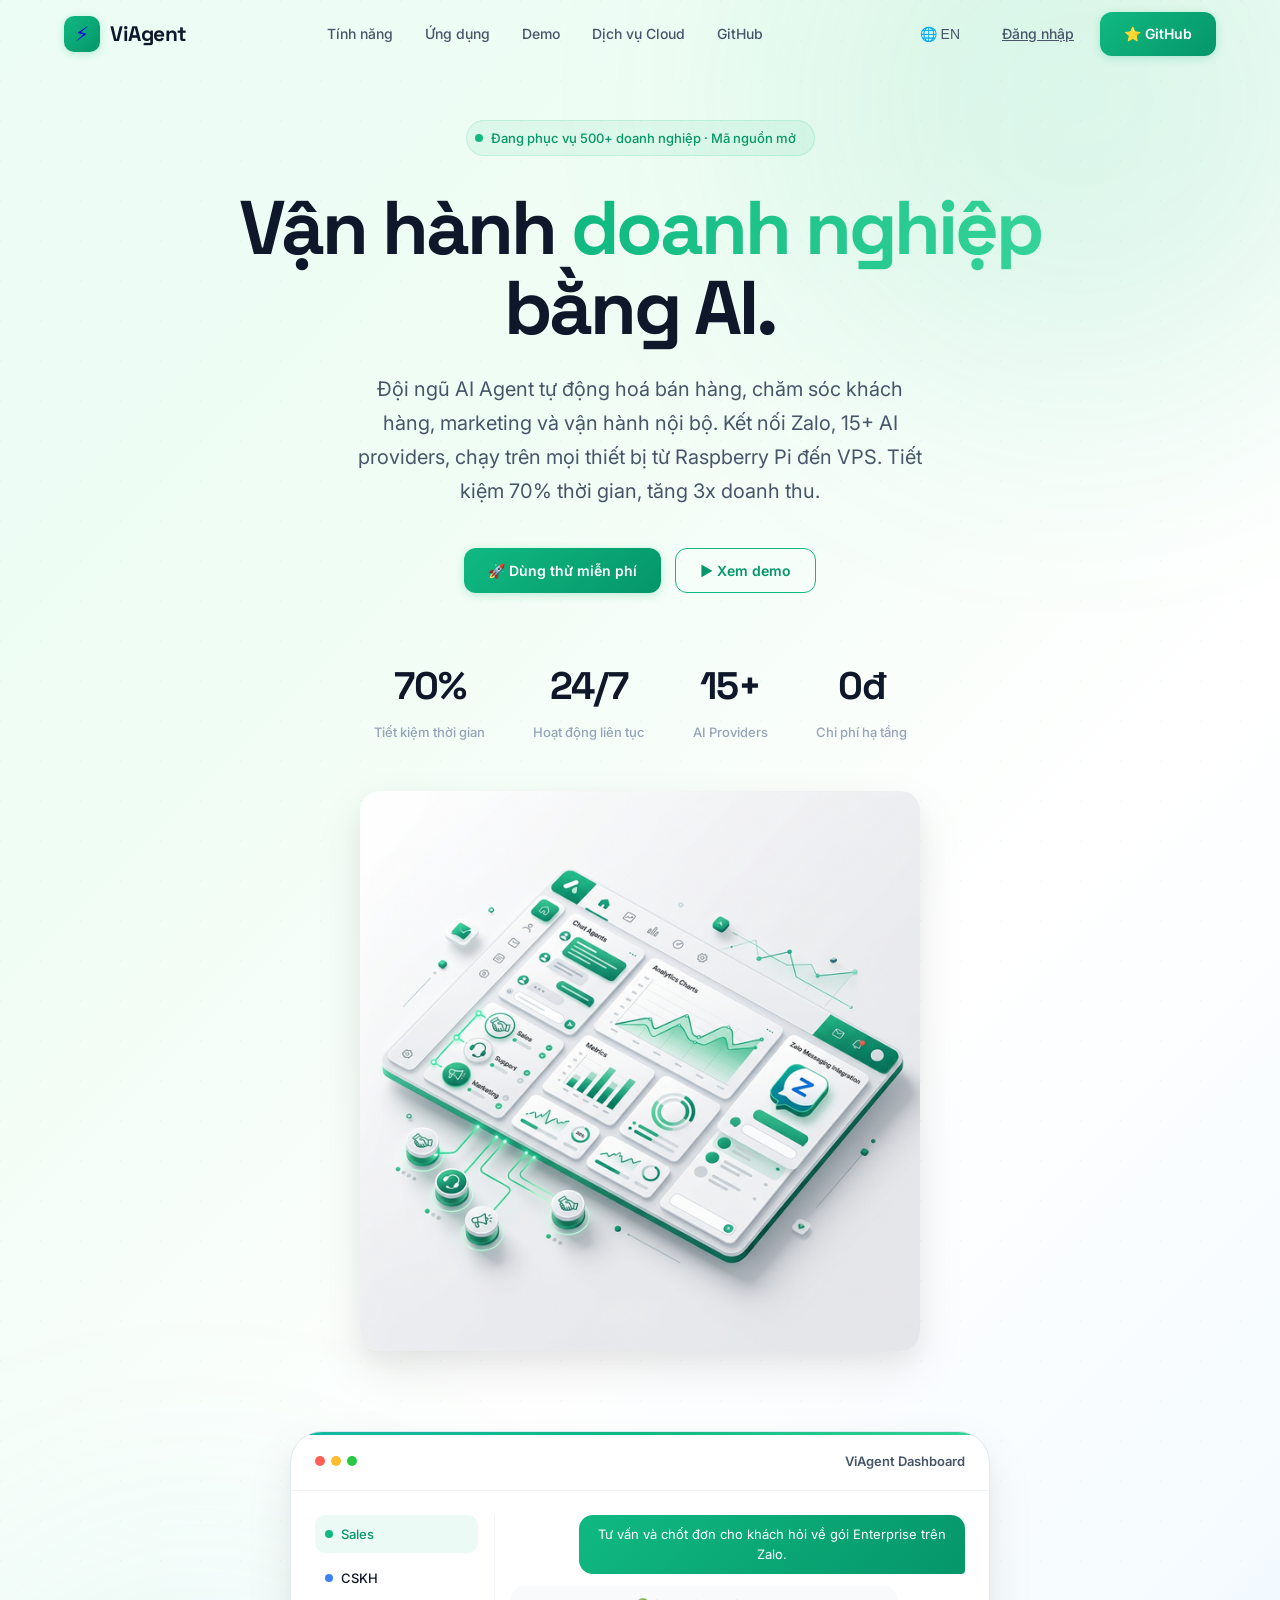
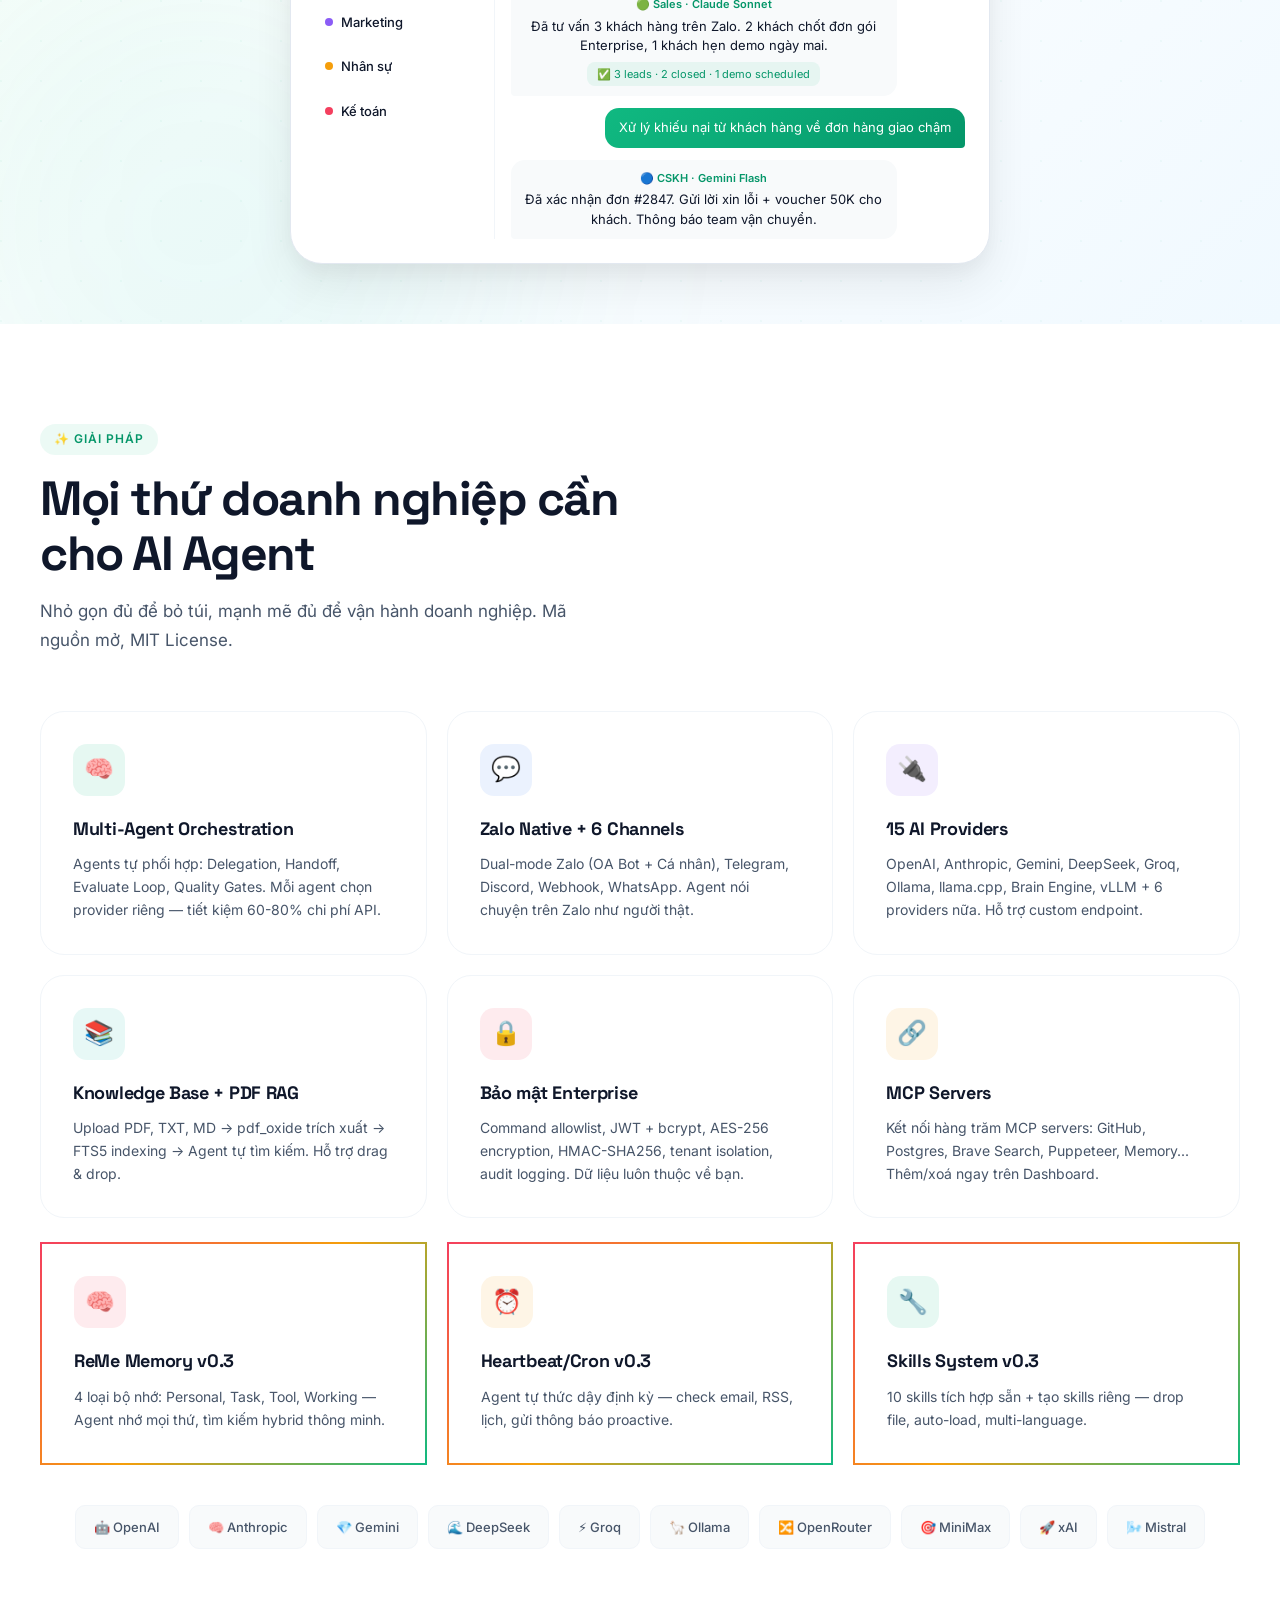
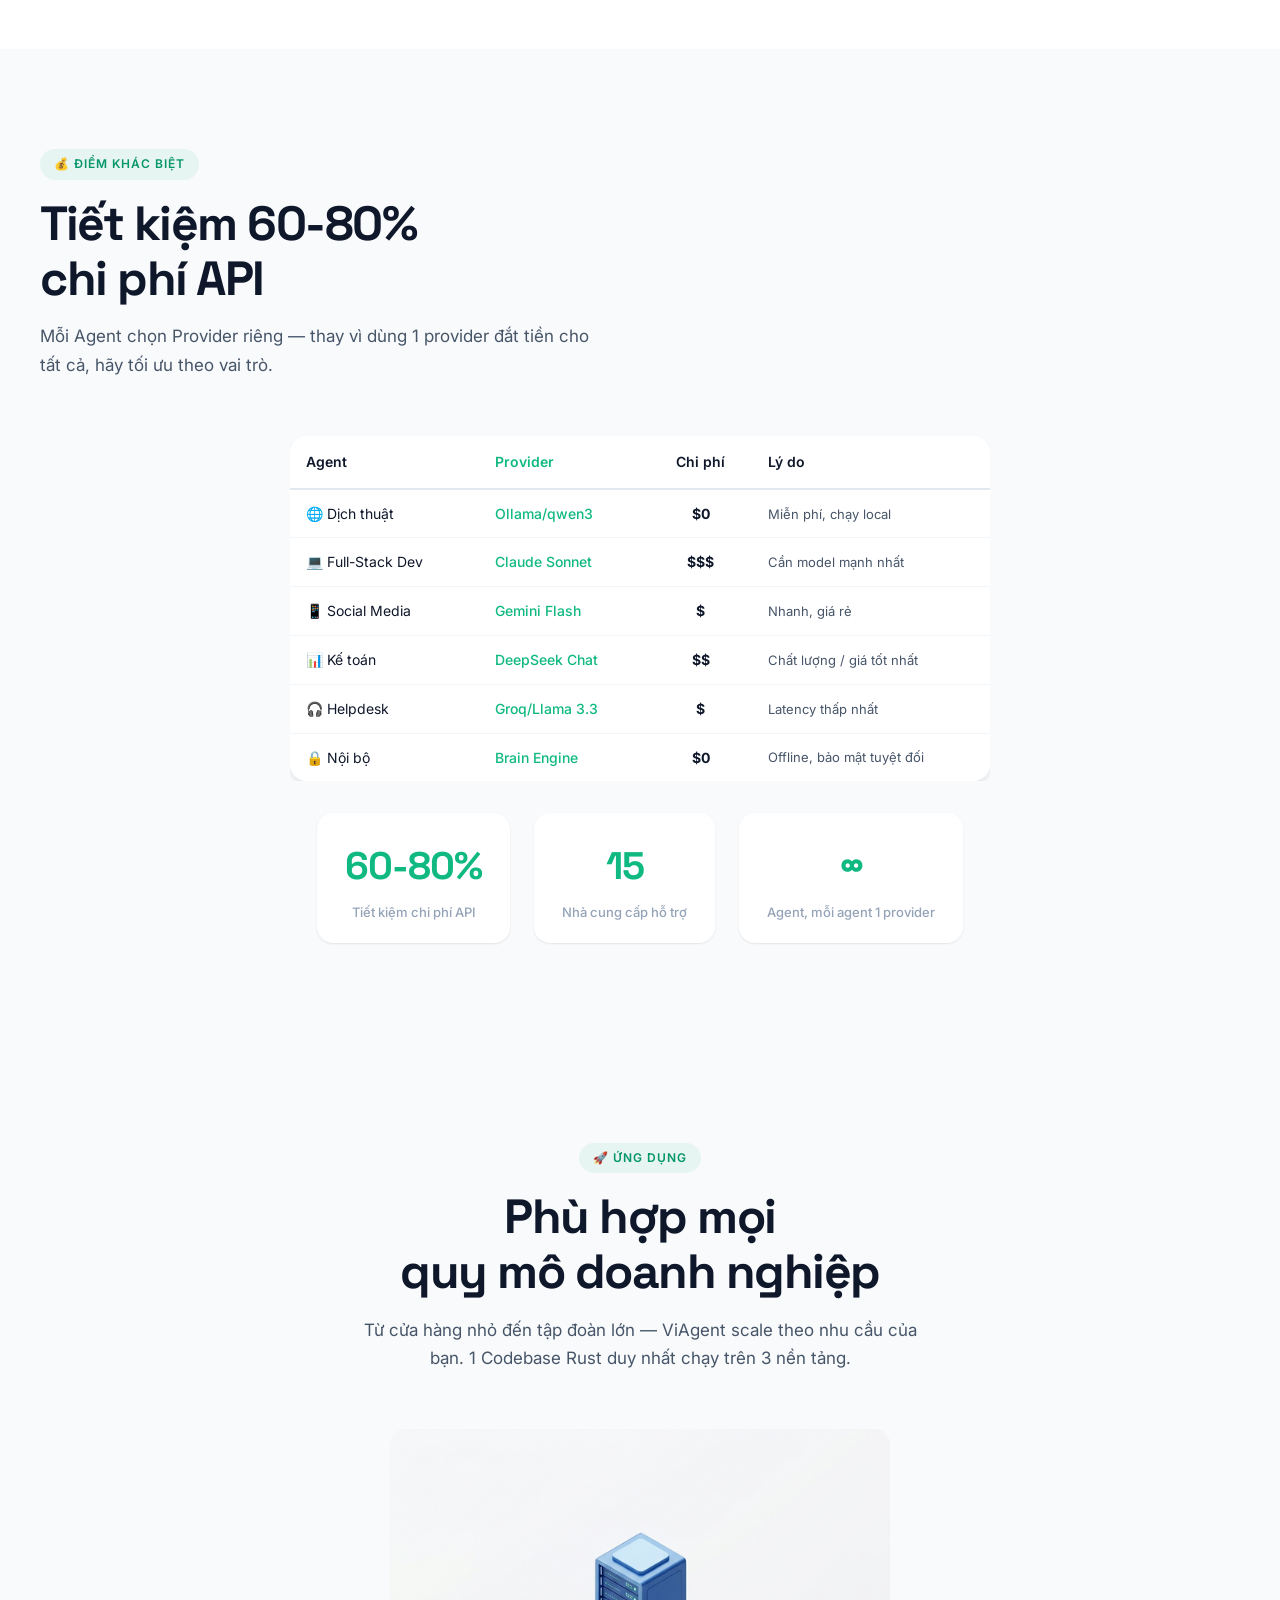
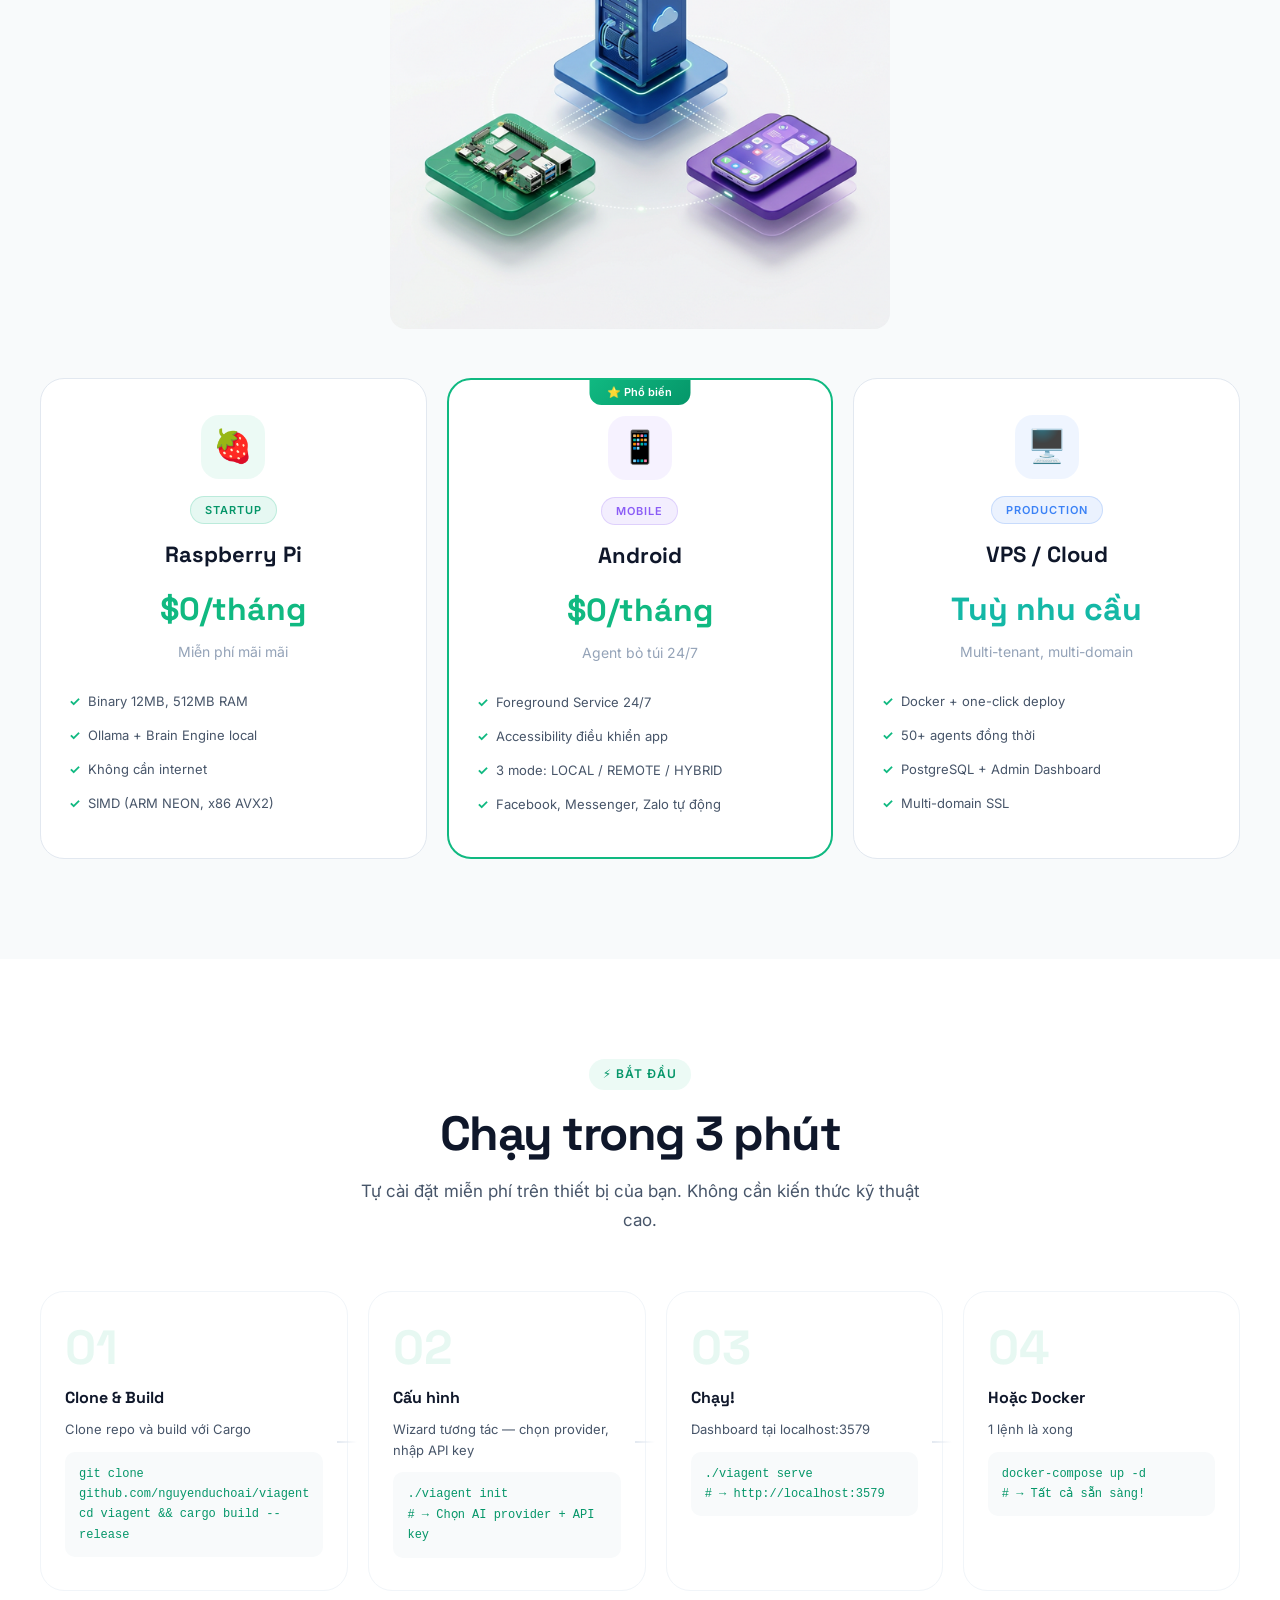
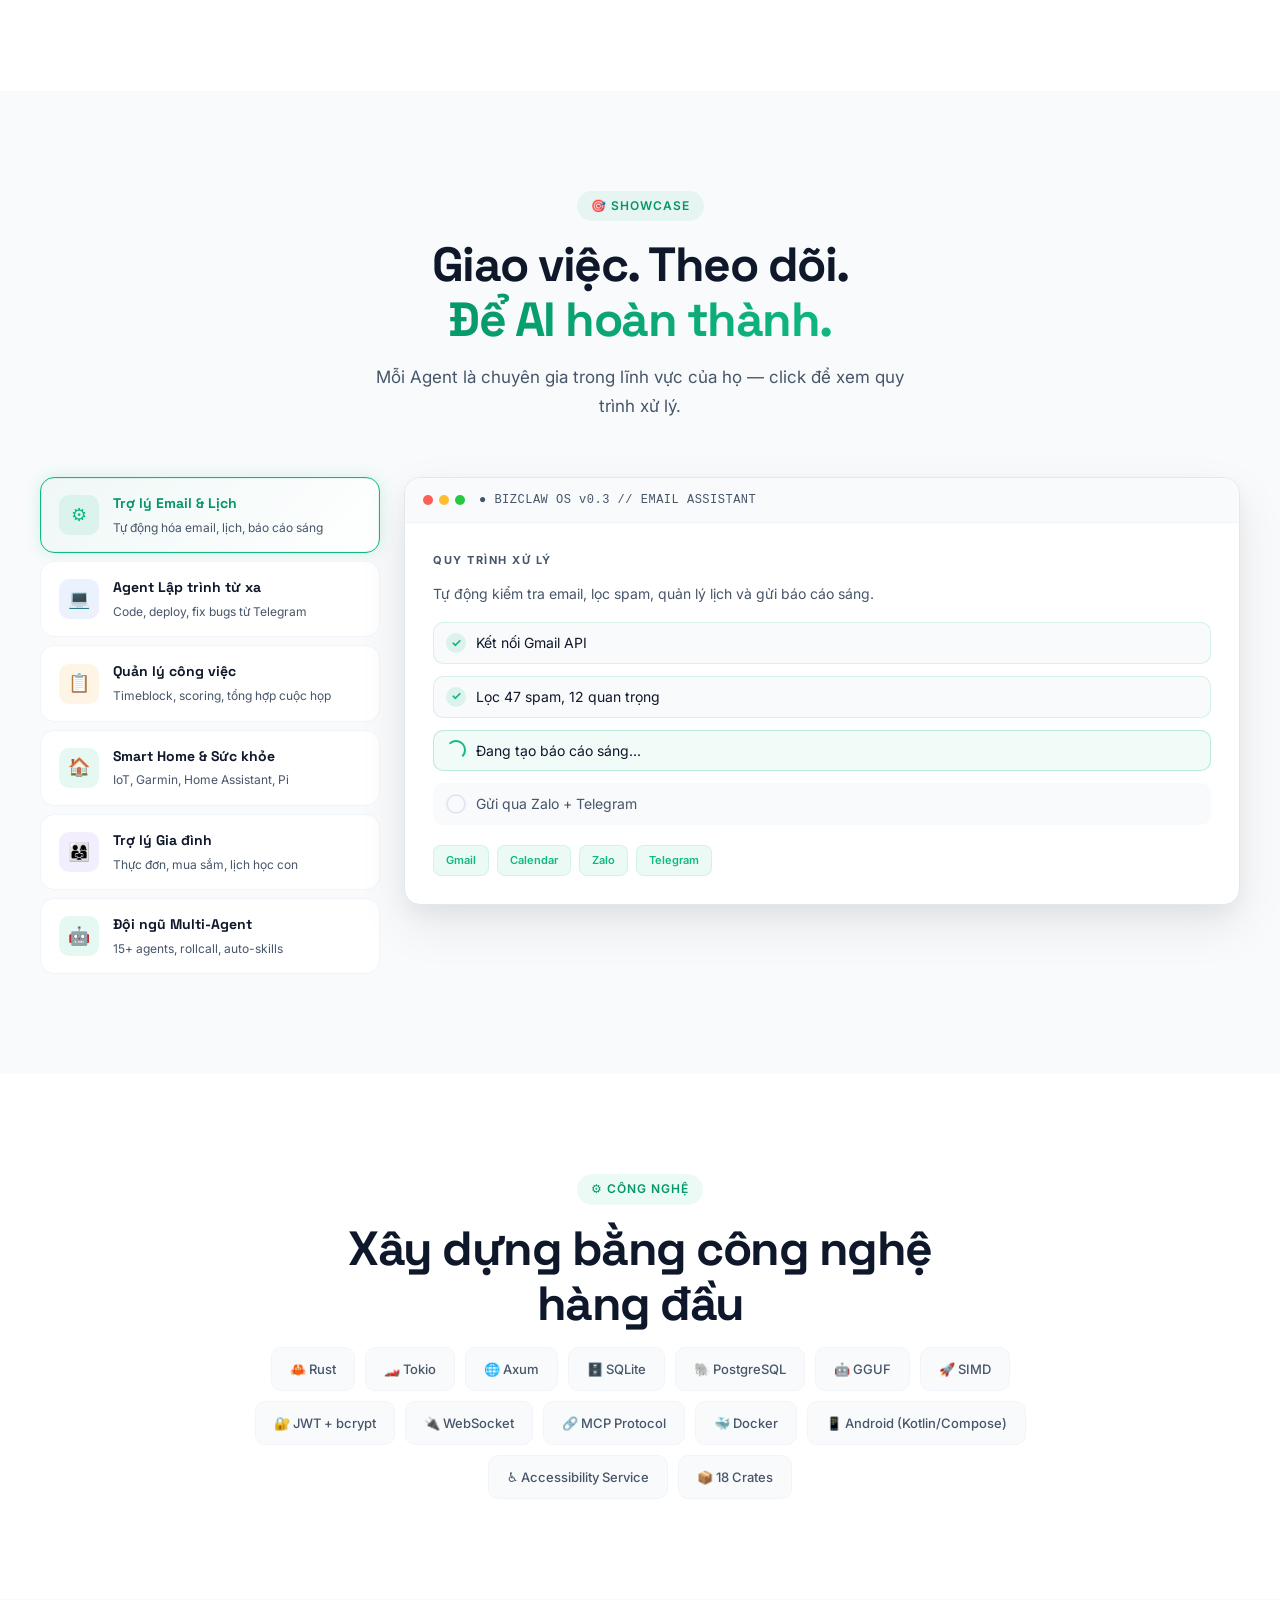
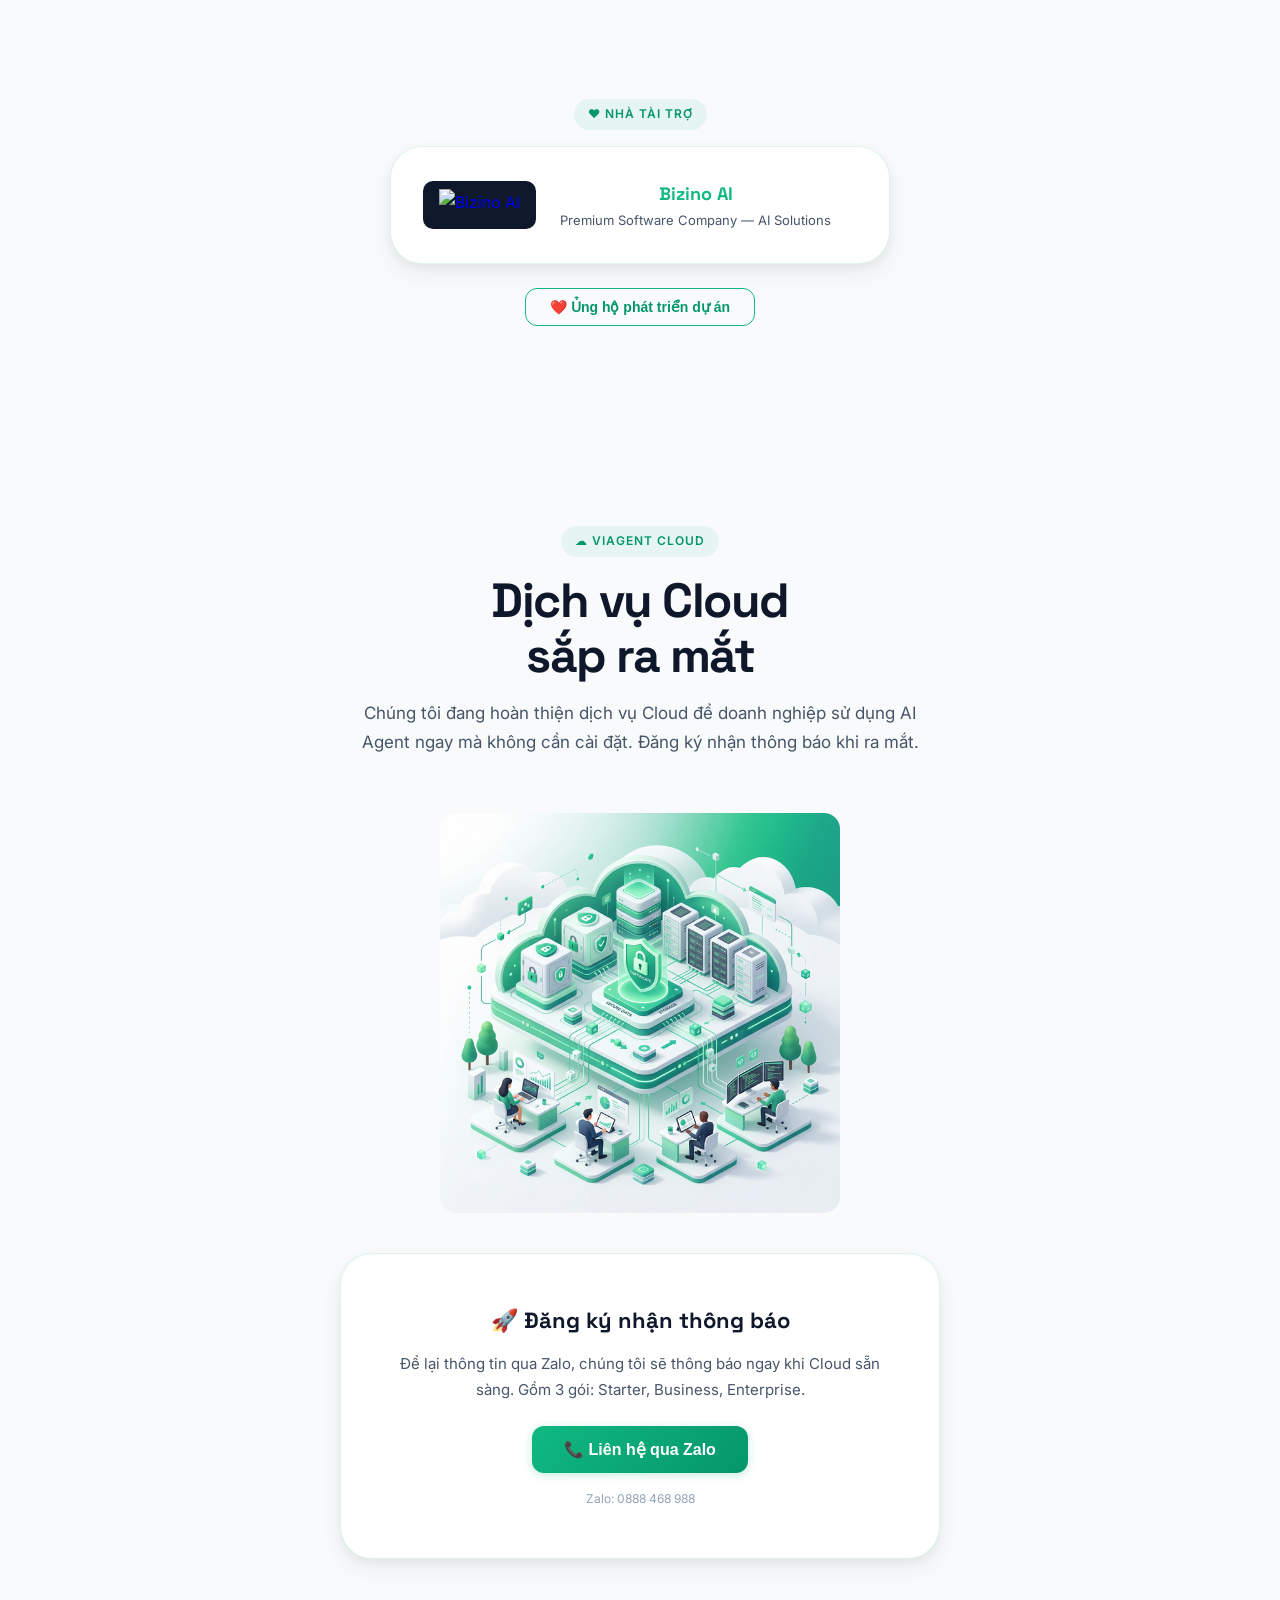
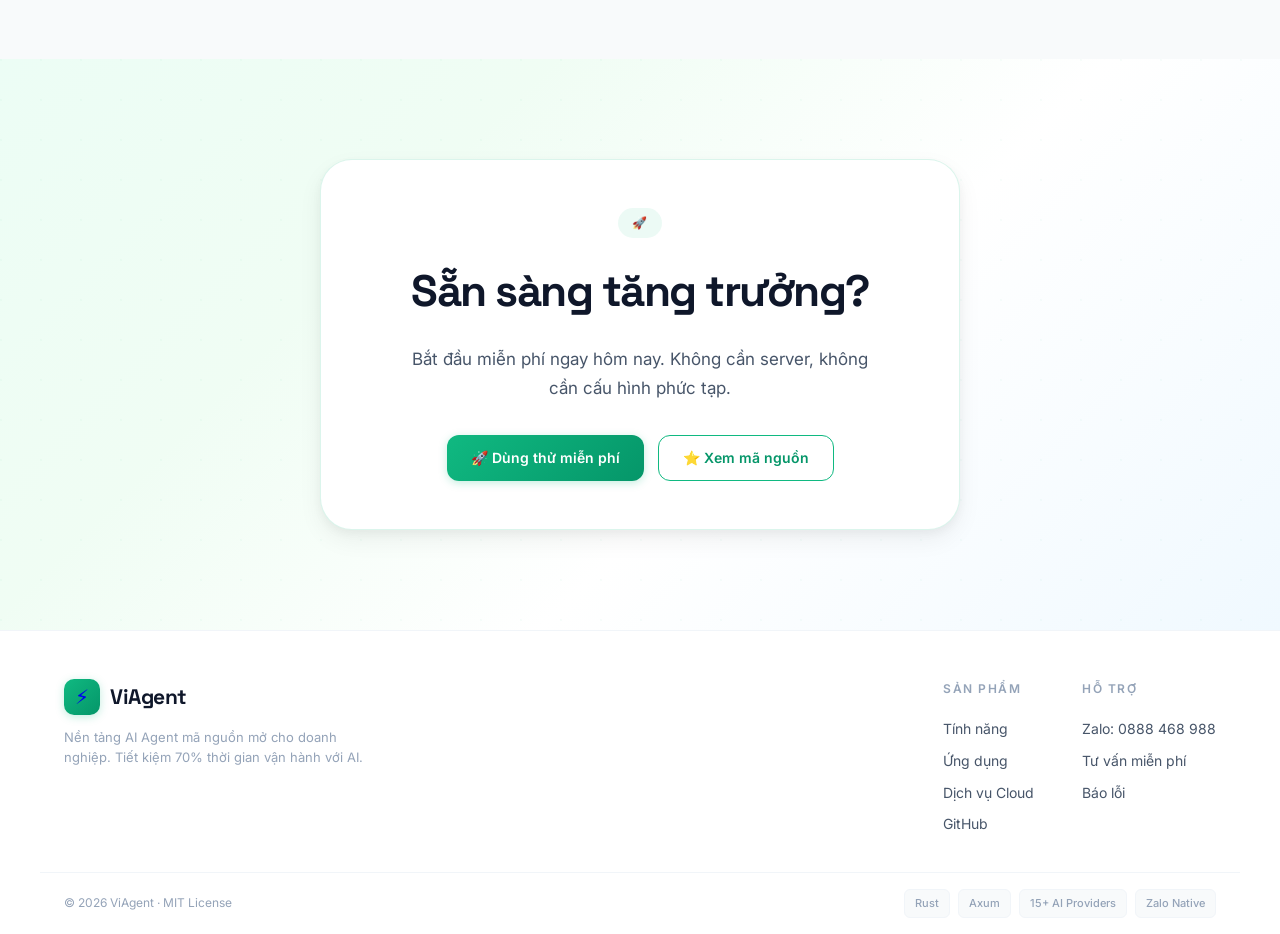
==== commit 6f9f5ce9: "fix: v0.3.1 — resolve Preact dual-instance hazard, fix all dashboard navigation CRITICAL FIX: Dashbo" ====
--- a/deploy/viagent-landing/index.html
+++ b/deploy/viagent-landing/index.html
@@ -157,6 +157,37 @@
 .step-card p{font-size:13px;color:var(--text2);line-height:1.6}
 .step-code{background:var(--bg2);border-radius:10px;padding:12px 14px;font-family:'SF Mono','Fira Code',monospace;font-size:12px;color:var(--green2);margin-top:12px;line-height:1.7;overflow-x:auto}
 
+/* ─── SHOWCASE INTERACTIVE ─── */
+.showcase-layout{display:grid;grid-template-columns:340px 1fr;gap:24px;align-items:start;margin-top:32px}
+.showcase-tabs{display:flex;flex-direction:column;gap:8px}
+.sc-tab{display:flex;align-items:center;gap:14px;padding:14px 18px;border-radius:14px;border:1px solid var(--border-light);background:var(--card);cursor:pointer;transition:all .3s;user-select:none}
+.sc-tab:hover{border-color:rgba(16,185,129,.25);transform:translateX(4px)}
+.sc-tab.active{border-color:var(--green);box-shadow:0 0 16px rgba(16,185,129,.15),inset 0 0 0 1px rgba(16,185,129,.1);background:linear-gradient(135deg,rgba(16,185,129,.04),var(--card))}
+.sc-tab-icon{width:40px;height:40px;border-radius:10px;display:flex;align-items:center;justify-content:center;font-size:18px;flex-shrink:0}
+.sc-tab-title{font-family:'Space Grotesk',sans-serif;font-weight:700;font-size:14px;margin-bottom:2px}
+.sc-tab.active .sc-tab-title{color:var(--green2)}
+.sc-tab-desc{font-size:12px;color:var(--text2)}
+.showcase-preview{background:var(--card);border-radius:16px;border:1px solid var(--border);overflow:hidden;box-shadow:var(--shadow-xl)}
+.sc-preview-header{background:var(--bg2);padding:12px 18px;display:flex;align-items:center;gap:14px;border-bottom:1px solid var(--border-light)}
+.sc-preview-title{color:var(--text2);font-size:12px;font-family:'SF Mono','Fira Code',monospace;letter-spacing:.5px}
+.sc-preview-body{padding:28px;min-height:300px;position:relative}
+.sc-panel{display:none;animation:scFadeIn .4s ease}
+.sc-panel.active{display:block}
+@keyframes scFadeIn{from{opacity:0;transform:translateY(8px)}to{opacity:1;transform:translateY(0)}}
+.sc-flow-label{font-size:11px;font-weight:700;color:var(--text2);letter-spacing:1.5px;margin-bottom:12px}
+.sc-steps{display:flex;flex-direction:column;gap:12px;margin-bottom:20px}
+.sc-step{display:flex;align-items:center;gap:10px;font-size:14px;color:var(--text2);padding:8px 12px;border-radius:10px;background:var(--bg2);border:1px solid transparent;transition:all .3s}
+.sc-step.done{color:var(--text1);border-color:rgba(16,185,129,.15)}
+.sc-step.active{color:var(--text1);background:rgba(16,185,129,.06);border-color:rgba(16,185,129,.25)}
+.sc-check{display:inline-flex;width:20px;height:20px;border-radius:50%;background:rgba(16,185,129,.12);color:#10b981;font-size:12px;align-items:center;justify-content:center;font-weight:700}
+.sc-circle{display:inline-block;width:20px;height:20px;border-radius:50%;border:2px solid var(--border)}
+.sc-spinner{display:inline-block;width:20px;height:20px;border-radius:50%;border:2px solid transparent;border-top-color:#10b981;border-right-color:#10b981;animation:spin .8s linear infinite}
+@keyframes spin{to{transform:rotate(360deg)}}
+.sc-tools{display:flex;gap:8px;flex-wrap:wrap}
+.sc-tools span{background:rgba(16,185,129,.08);color:#10b981;padding:5px 12px;border-radius:8px;font-size:11px;font-weight:600;border:1px solid rgba(16,185,129,.12)}
+.grad{background:linear-gradient(135deg,var(--green2),var(--green));-webkit-background-clip:text;-webkit-text-fill-color:transparent;background-clip:text}
+@media(max-width:768px){.showcase-layout{grid-template-columns:1fr;gap:16px}.showcase-tabs{flex-direction:row;overflow-x:auto;padding-bottom:8px}.sc-tab{min-width:200px}}
+
 /* ─── CHAT DEMO ─── */
 #agents-demo{background:var(--bg2)}
 .agent-demo-container{background:var(--card);border:1px solid var(--border);border-radius:var(--radius-xl);box-shadow:var(--shadow-xl);overflow:hidden;max-width:800px;margin:0 auto}
@@ -207,9 +238,71 @@
 /* ─── ANIMATIONS ─── */
 .fade-up{opacity:0;transform:translateY(32px);transition:all .7s cubic-bezier(.16,1,.3,1)}
 .fade-up.vis{opacity:1;transform:translateY(0)}
-.stagger{transition-delay:calc(var(--i,0)*80ms)}
+.fade-up[style*="--i"]{transition-delay:calc(var(--i,0)*100ms)}
 @keyframes float{0%,100%{transform:translateY(0)}50%{transform:translateY(-12px)}}
 @keyframes typing{0%{width:0}100%{width:100%}}
+
+/* Parallax hero glows */
+@keyframes heroGlow1{0%,100%{transform:translate(0,0) scale(1)}25%{transform:translate(80px,40px) scale(1.1)}50%{transform:translate(-40px,80px) scale(.9)}75%{transform:translate(40px,-40px) scale(1.05)}}
+@keyframes heroGlow2{0%,100%{transform:translate(0,0) scale(1)}33%{transform:translate(-60px,-30px) scale(1.15)}66%{transform:translate(60px,50px) scale(.85)}}
+.hero-glow-1{animation:heroGlow1 20s ease-in-out infinite}
+.hero-glow-2{animation:heroGlow2 25s ease-in-out infinite}
+
+/* Gradient shimmer on hero text */
+@keyframes shimmer{0%{background-position:200% center}100%{background-position:-200% center}}
+h1 .grad{background:linear-gradient(90deg,#10b981 0%,#34d399 25%,#059669 50%,#14b8a6 75%,#10b981 100%);background-size:400% 100%;-webkit-background-clip:text;-webkit-text-fill-color:transparent;background-clip:text;animation:shimmer 6s linear infinite}
+
+/* Hero badge pulse glow */
+@keyframes badgePulse{0%,100%{box-shadow:0 0 0 0 rgba(16,185,129,.2)}50%{box-shadow:0 0 0 8px rgba(16,185,129,0)}}
+.hero-badge{animation:badgePulse 3s ease-in-out infinite}
+
+/* Floating hero image */
+@keyframes heroFloat{0%,100%{transform:translateY(0) rotate(0deg)}25%{transform:translateY(-8px) rotate(.5deg)}75%{transform:translateY(8px) rotate(-.5deg)}}
+.hero-content img{animation:heroFloat 6s ease-in-out infinite}
+
+/* Nav link hover underline */
+.nav-links a::after{content:'';position:absolute;bottom:-4px;left:0;width:0;height:2px;background:var(--grad-green);border-radius:2px;transition:width .3s cubic-bezier(.4,0,.2,1)}
+.nav-links a:hover::after{width:100%}
+
+/* Feature card hover glow */
+.feature-card::after{content:'';position:absolute;inset:0;border-radius:inherit;opacity:0;transition:opacity .4s;background:radial-gradient(600px circle at var(--mouse-x,50%) var(--mouse-y,50%),rgba(16,185,129,.06),transparent 40%);pointer-events:none}
+.feature-card:hover::after{opacity:1}
+
+/* Provider pill hover glow */
+.provider-pill{transition:all .3s cubic-bezier(.4,0,.2,1)}
+.provider-pill:hover{box-shadow:0 4px 16px rgba(16,185,129,.15);transform:translateY(-3px)}
+
+/* Counter number animation */
+@keyframes countUp{from{opacity:0;transform:translateY(16px) scale(.8)}to{opacity:1;transform:translateY(0) scale(1)}}
+.hero-stat .num{animation:countUp .8s cubic-bezier(.16,1,.3,1) both}
+.hero-stats .hero-stat:nth-child(1) .num{animation-delay:.1s}
+.hero-stats .hero-stat:nth-child(2) .num{animation-delay:.2s}
+.hero-stats .hero-stat:nth-child(3) .num{animation-delay:.3s}
+.hero-stats .hero-stat:nth-child(4) .num{animation-delay:.4s}
+
+/* Button hover micro-interactions */
+.btn-green{transition:all .3s cubic-bezier(.4,0,.2,1);position:relative;overflow:hidden}
+.btn-green::after{content:'';position:absolute;top:50%;left:50%;width:0;height:0;border-radius:50%;background:rgba(255,255,255,.15);transform:translate(-50%,-50%);transition:width .5s,height .5s}
+.btn-green:hover::after{width:300px;height:300px}
+.btn-green:active{transform:translateY(0) scale(.98)}
+
+/* CTA box subtle border animation */
+@keyframes borderGlow{0%,100%{border-color:rgba(16,185,129,.15)}50%{border-color:rgba(16,185,129,.35)}}
+.cta-box{border:1px solid rgba(16,185,129,.15);border-radius:var(--radius-xl);padding:48px;background:var(--card);box-shadow:var(--shadow-lg);animation:borderGlow 4s ease-in-out infinite}
+
+/* Smooth scroll-linked section reveals */
+section{transition:background .6s ease}
+
+/* Demo card typing animation */
+@keyframes cursorBlink{0%,100%{border-right-color:transparent}50%{border-right-color:var(--green)}}
+
+/* Platform card shine effect on hover — uses ::after to avoid conflict with .featured::before label */
+.platform-card::after{content:'';position:absolute;inset:0;border-radius:inherit;background:linear-gradient(135deg,transparent 40%,rgba(16,185,129,.04) 50%,transparent 60%);opacity:0;transition:opacity .4s;pointer-events:none}
+.platform-card:hover::after{opacity:1}
+
+/* Step card connector line */
+.step-card::after{content:'';position:absolute;top:50%;right:-10px;width:20px;height:2px;background:linear-gradient(90deg,var(--border),transparent);pointer-events:none}
+.step-card:last-child::after{display:none}
 
 /* ─── RESPONSIVE ─── */
 @media(max-width:768px){
@@ -221,6 +314,7 @@
   section{padding:60px 16px}
   .hero-stats{gap:20px}
   .footer-inner{flex-direction:column}
+  .step-card::after{display:none}
 }
 @media(max-width:480px){
   .steps-grid{grid-template-columns:1fr}
@@ -536,72 +630,140 @@
   </div>
 </section>
 
-<!-- SHOWCASE -->
+<!-- SHOWCASE — Interactive 2-column layout inspired by bizino.ai -->
 <section id="showcase" style="background:var(--bg2)">
   <div class="container">
-    <div class="section-tag" data-vi="🎯 Showcase" data-en="🎯 Showcase">🎯 Showcase</div>
-    <div class="section-title" data-vi="Những gì ViAgent<br>có thể làm" data-en="What ViAgent<br>can do">Những gì ViAgent<br>có thể làm</div>
-    <div class="section-desc" data-vi="Từ tự động hóa email đến quản lý đội ngũ AI agent — mọi thứ đều có thể." data-en="From email automation to managing AI agent teams — anything is possible.">Từ tự động hóa email đến quản lý đội ngũ AI agent — mọi thứ đều có thể.</div>
-    <div class="features-grid" style="grid-template-columns:repeat(3,1fr)">
-      <div class="feature-card fade-up" style="--i:0">
-        <span class="pf-tag pf-tag-green" data-vi="⚙️ TỰ ĐỘNG HÓA" data-en="⚙️ AUTOMATION">⚙️ TỰ ĐỘNG HÓA</span>
-        <h3 data-vi="Trợ lý Email & Lịch thông minh" data-en="Smart Email & Calendar Assistant">Trợ lý Email & Lịch thông minh</h3>
-        <ul style="list-style:none;padding:0;margin:8px 0 0;font-size:13px;color:var(--text2);line-height:2">
-          <li data-vi="→ Kiểm tra email, lọc spam tự động" data-en="→ Check email, auto-filter spam">→ Kiểm tra email, lọc spam tự động</li>
-          <li data-vi="→ Quản lý lịch, giải quyết xung đột" data-en="→ Manage calendar, resolve conflicts">→ Quản lý lịch, giải quyết xung đột</li>
-          <li data-vi="→ Gửi báo cáo sáng: thời tiết, cuộc họp, việc cần làm" data-en="→ Morning report: weather, meetings, tasks">→ Gửi báo cáo sáng: thời tiết, cuộc họp, việc cần làm</li>
-          <li data-vi="→ Check-in chuyến bay, chọn ghế cửa sổ" data-en="→ Check-in flights, pick window seat">→ Check-in chuyến bay, chọn ghế cửa sổ</li>
-        </ul>
-      </div>
-      <div class="feature-card fade-up" style="--i:1">
-        <span class="pf-tag pf-tag-blue" data-vi="💻 DEVELOPER" data-en="💻 DEVELOPER">💻 DEVELOPER</span>
-        <h3 data-vi="Agent Lập trình từ xa" data-en="Remote Coding Agent">Agent Lập trình từ xa</h3>
-        <ul style="list-style:none;padding:0;margin:8px 0 0;font-size:13px;color:var(--text2);line-height:2">
-          <li data-vi="→ Build website từ Telegram trong khi nằm xem Netflix" data-en="→ Build websites from Telegram while watching Netflix">→ Build website từ Telegram trong khi nằm xem Netflix</li>
-          <li data-vi="→ Tạo GitHub issues, refactor PRs từ code review" data-en="→ Create GitHub issues, refactor PRs from code review">→ Tạo GitHub issues, refactor PRs từ code review</li>
-          <li data-vi="→ Review logs, fix lỗi deploy, auto-redeploy" data-en="→ Review logs, fix deploy bugs, auto-redeploy">→ Review logs, fix lỗi deploy, auto-redeploy</li>
-          <li data-vi="→ Code agents chạy xuyên đêm khi bạn ngủ" data-en="→ Code agents run overnight while you sleep">→ Code agents chạy xuyên đêm khi bạn ngủ</li>
-        </ul>
-      </div>
-      <div class="feature-card fade-up" style="--i:2">
-        <span class="pf-tag" style="background:rgba(245,158,11,.08);color:#f59e0b;border-color:rgba(245,158,11,.15)" data-vi="📋 NĂNG SUẤT" data-en="📋 PRODUCTIVITY">📋 NĂNG SUẤT</span>
-        <h3 data-vi="Quản lý công việc thông minh" data-en="Smart Task Management">Quản lý công việc thông minh</h3>
-        <ul style="list-style:none;padding:0;margin:8px 0 0;font-size:13px;color:var(--text2);line-height:2">
-          <li data-vi="→ Timeblock tasks trong calendar theo mức ưu tiên" data-en="→ Timeblock tasks in calendar by priority">→ Timeblock tasks trong calendar theo mức ưu tiên</li>
-          <li data-vi="→ Chấm điểm công việc theo urgency & importance" data-en="→ Score tasks by urgency & importance">→ Chấm điểm công việc theo urgency & importance</li>
-          <li data-vi="→ Tóm tắt 122 slides Google cho cuộc họp" data-en="→ Summarize 122 Google slides for meeting">→ Tóm tắt 122 slides Google cho cuộc họp</li>
-          <li data-vi="→ Xóa 10,000 email trong ngày đầu tiên" data-en="→ Delete 10,000 emails on day one">→ Xóa 10,000 email trong ngày đầu tiên</li>
-        </ul>
-      </div>
-      <div class="feature-card fade-up" style="--i:3">
-        <span class="pf-tag pf-tag-green" data-vi="🏠 SMART HOME" data-en="🏠 SMART HOME">🏠 SMART HOME</span>
-        <h3 data-vi="Nhà thông minh & Sức khỏe" data-en="Smart Home & Health">Nhà thông minh & Sức khỏe</h3>
-        <ul style="list-style:none;padding:0;margin:8px 0 0;font-size:13px;color:var(--text2);line-height:2">
-          <li data-vi="→ Kết nối Garmin, WHOOP — theo dõi sức khỏe" data-en="→ Connect Garmin, WHOOP — health tracking">→ Kết nối Garmin, WHOOP — theo dõi sức khỏe</li>
-          <li data-vi="→ Chạy trên Raspberry Pi với Cloudflare tunnel" data-en="→ Run on Raspberry Pi with Cloudflare tunnel">→ Chạy trên Raspberry Pi với Cloudflare tunnel</li>
-          <li data-vi="→ Điều khiển Home Assistant qua chat" data-en="→ Control Home Assistant via chat">→ Điều khiển Home Assistant qua chat</li>
-          <li data-vi="→ Theo dõi bạn và nhắn tin nếu im lặng quá lâu" data-en="→ Monitor you and text if silent too long">→ Theo dõi bạn và nhắn tin nếu im lặng quá lâu</li>
-        </ul>
-      </div>
-      <div class="feature-card fade-up" style="--i:4">
-        <span class="pf-tag" style="background:rgba(139,92,246,.08);color:#8b5cf6;border-color:rgba(139,92,246,.15)" data-vi="👨‍👩‍👧 GIA ĐÌNH" data-en="👨‍👩‍👧 FAMILY">👨‍👩‍👧 GIA ĐÌNH</span>
-        <h3 data-vi="Trợ lý Gia đình" data-en="Family Assistant">Trợ lý Gia đình</h3>
-        <ul style="list-style:none;padding:0;margin:8px 0 0;font-size:13px;color:var(--text2);line-height:2">
-          <li data-vi="→ Lên thực đơn tuần trong Notion (365 ngày)" data-en="→ Weekly meal plans in Notion (365 days)">→ Lên thực đơn tuần trong Notion (365 ngày)</li>
-          <li data-vi="→ Danh sách mua sắm theo cửa hàng & kệ hàng" data-en="→ Shopping lists by store & aisle">→ Danh sách mua sắm theo cửa hàng & kệ hàng</li>
-          <li data-vi="→ Thông báo lịch kiểm tra của con" data-en="→ Kids' exam schedule notifications">→ Thông báo lịch kiểm tra của con</li>
-          <li data-vi="→ Dự báo thời tiết để gợi ý nấu nướng" data-en="→ Weather forecast for cooking suggestions">→ Dự báo thời tiết để gợi ý nấu nướng</li>
-        </ul>
-      </div>
-      <div class="feature-card fade-up" style="--i:5;border:2px solid var(--green);box-shadow:0 0 20px rgba(16,185,129,.1)">
-        <span class="pf-tag pf-tag-green">🤖 MULTI-AGENT</span>
-        <h3 data-vi="Đội ngũ AI Agent" data-en="AI Agent Team">Đội ngũ AI Agent</h3>
-        <ul style="list-style:none;padding:0;margin:8px 0 0;font-size:13px;color:var(--text2);line-height:2">
-          <li data-vi="→ 15+ agents trên 1 VPS, rollcall hàng ngày" data-en="→ 15+ agents on 1 VPS, daily rollcall">→ 15+ agents trên 1 VPS, rollcall hàng ngày</li>
-          <li data-vi="→ 4 agents cho solo founder: Strategy, Dev, Marketing, Business" data-en="→ 4 agents for solo founder: Strategy, Dev, Marketing, Business">→ 4 agents cho solo founder: Strategy, Dev, Marketing, Business</li>
-          <li data-vi="→ Sub-agents chạy research qua đêm" data-en="→ Sub-agents run research overnight">→ Sub-agents chạy research qua đêm</li>
-          <li data-vi="→ Agents tự cập nhật, tự tạo skills mới" data-en="→ Agents auto-update, auto-create new skills">→ Agents tự cập nhật, tự tạo skills mới</li>
-        </ul>
+    <div class="section-center">
+      <div class="section-tag" data-vi="🎯 Showcase" data-en="🎯 Showcase">🎯 Showcase</div>
+      <div class="section-title" data-vi="Giao việc. Theo dõi.<br><span class='grad'>Để AI hoàn thành.</span>" data-en="Assign tasks. Monitor.<br><span class='grad'>Let AI finish.</span>">Giao việc. Theo dõi.<br><span class="grad">Để AI hoàn thành.</span></div>
+      <div class="section-desc" data-vi="Mỗi Agent là chuyên gia trong lĩnh vực của họ — click để xem quy trình xử lý." data-en="Each Agent is an expert in their field — click to see the workflow.">Mỗi Agent là chuyên gia trong lĩnh vực của họ — click để xem quy trình xử lý.</div>
+    </div>
+    <div class="showcase-layout fade-up" style="--i:0">
+      <!-- LEFT: Tabs -->
+      <div class="showcase-tabs">
+        <div class="sc-tab active" onclick="showCase(0)">
+          <div class="sc-tab-icon" style="background:rgba(16,185,129,.1);color:#10b981">⚙️</div>
+          <div>
+            <div class="sc-tab-title" data-vi="Trợ lý Email & Lịch" data-en="Email & Calendar Assistant">Trợ lý Email & Lịch</div>
+            <div class="sc-tab-desc" data-vi="Tự động hóa email, lịch, báo cáo sáng" data-en="Automate email, calendar, morning reports">Tự động hóa email, lịch, báo cáo sáng</div>
+          </div>
+        </div>
+        <div class="sc-tab" onclick="showCase(1)">
+          <div class="sc-tab-icon" style="background:rgba(59,130,246,.1);color:#3b82f6">💻</div>
+          <div>
+            <div class="sc-tab-title" data-vi="Agent Lập trình từ xa" data-en="Remote Coding Agent">Agent Lập trình từ xa</div>
+            <div class="sc-tab-desc" data-vi="Code, deploy, fix bugs từ Telegram" data-en="Code, deploy, fix bugs from Telegram">Code, deploy, fix bugs từ Telegram</div>
+          </div>
+        </div>
+        <div class="sc-tab" onclick="showCase(2)">
+          <div class="sc-tab-icon" style="background:rgba(245,158,11,.1);color:#f59e0b">📋</div>
+          <div>
+            <div class="sc-tab-title" data-vi="Quản lý công việc" data-en="Task Management">Quản lý công việc</div>
+            <div class="sc-tab-desc" data-vi="Timeblock, scoring, tổng hợp cuộc họp" data-en="Timeblock, scoring, meeting summaries">Timeblock, scoring, tổng hợp cuộc họp</div>
+          </div>
+        </div>
+        <div class="sc-tab" onclick="showCase(3)">
+          <div class="sc-tab-icon" style="background:rgba(16,185,129,.1);color:#10b981">🏠</div>
+          <div>
+            <div class="sc-tab-title" data-vi="Smart Home & Sức khỏe" data-en="Smart Home & Health">Smart Home & Sức khỏe</div>
+            <div class="sc-tab-desc" data-vi="IoT, Garmin, Home Assistant, Pi" data-en="IoT, Garmin, Home Assistant, Pi">IoT, Garmin, Home Assistant, Pi</div>
+          </div>
+        </div>
+        <div class="sc-tab" onclick="showCase(4)">
+          <div class="sc-tab-icon" style="background:rgba(139,92,246,.1);color:#8b5cf6">👨‍👩‍👧</div>
+          <div>
+            <div class="sc-tab-title" data-vi="Trợ lý Gia đình" data-en="Family Assistant">Trợ lý Gia đình</div>
+            <div class="sc-tab-desc" data-vi="Thực đơn, mua sắm, lịch học con" data-en="Meal plans, shopping, kids' schedule">Thực đơn, mua sắm, lịch học con</div>
+          </div>
+        </div>
+        <div class="sc-tab" onclick="showCase(5)">
+          <div class="sc-tab-icon" style="background:rgba(16,185,129,.1);color:#10b981">🤖</div>
+          <div>
+            <div class="sc-tab-title" data-vi="Đội ngũ Multi-Agent" data-en="Multi-Agent Team">Đội ngũ Multi-Agent</div>
+            <div class="sc-tab-desc" data-vi="15+ agents, rollcall, auto-skills" data-en="15+ agents, rollcall, auto-skills">15+ agents, rollcall, auto-skills</div>
+          </div>
+        </div>
+      </div>
+      <!-- RIGHT: Preview Panel -->
+      <div class="showcase-preview">
+        <div class="sc-preview-header">
+          <div class="demo-dots"><span></span><span></span><span></span></div>
+          <span class="sc-preview-title">● BIZCLAW OS v0.3 // <span id="sc-agent-name">EMAIL ASSISTANT</span></span>
+        </div>
+        <div class="sc-preview-body" id="sc-preview-body">
+          <!-- Panel 0: Email -->
+          <div class="sc-panel active" data-panel="0">
+            <div class="sc-flow-label" data-vi="QUY TRÌNH XỬ LÝ" data-en="PROCESS FLOW">QUY TRÌNH XỬ LÝ</div>
+            <p style="font-size:14px;color:var(--text2);margin-bottom:16px" data-vi="Tự động kiểm tra email, lọc spam, quản lý lịch và gửi báo cáo sáng." data-en="Auto-check email, filter spam, manage calendar and send morning reports.">Tự động kiểm tra email, lọc spam, quản lý lịch và gửi báo cáo sáng.</p>
+            <div class="sc-steps">
+              <div class="sc-step done"><span class="sc-check">✓</span> <span data-vi="Kết nối Gmail API" data-en="Connect Gmail API">Kết nối Gmail API</span></div>
+              <div class="sc-step done"><span class="sc-check">✓</span> <span data-vi="Lọc 47 spam, 12 quan trọng" data-en="Filter 47 spam, 12 important">Lọc 47 spam, 12 quan trọng</span></div>
+              <div class="sc-step active"><span class="sc-spinner"></span> <span data-vi="Đang tạo báo cáo sáng..." data-en="Creating morning report...">Đang tạo báo cáo sáng...</span></div>
+              <div class="sc-step"><span class="sc-circle"></span> <span data-vi="Gửi qua Zalo + Telegram" data-en="Send via Zalo + Telegram">Gửi qua Zalo + Telegram</span></div>
+            </div>
+            <div class="sc-tools"><span>Gmail</span><span>Calendar</span><span>Zalo</span><span>Telegram</span></div>
+          </div>
+          <!-- Panel 1: Dev -->
+          <div class="sc-panel" data-panel="1">
+            <div class="sc-flow-label" data-vi="QUY TRÌNH XỬ LÝ" data-en="PROCESS FLOW">QUY TRÌNH XỬ LÝ</div>
+            <p style="font-size:14px;color:var(--text2);margin-bottom:16px" data-vi="Build website từ tin nhắn Telegram, push code, auto-deploy." data-en="Build website from Telegram message, push code, auto-deploy.">Build website từ tin nhắn Telegram, push code, auto-deploy.</p>
+            <div class="sc-steps">
+              <div class="sc-step done"><span class="sc-check">✓</span> <span data-vi="Nhận yêu cầu từ Telegram" data-en="Receive request from Telegram">Nhận yêu cầu từ Telegram</span></div>
+              <div class="sc-step done"><span class="sc-check">✓</span> <span data-vi="Clone repo, tạo branch feature" data-en="Clone repo, create feature branch">Clone repo, tạo branch feature</span></div>
+              <div class="sc-step done"><span class="sc-check">✓</span> <span data-vi="Code 347 dòng, 12 files changed" data-en="Code 347 lines, 12 files changed">Code 347 dòng, 12 files changed</span></div>
+              <div class="sc-step active"><span class="sc-spinner"></span> <span data-vi="Đang chạy tests + deploy..." data-en="Running tests + deploy...">Đang chạy tests + deploy...</span></div>
+            </div>
+            <div class="sc-tools"><span>GitHub</span><span>Claude Sonnet</span><span>Docker</span><span>Vercel</span></div>
+          </div>
+          <!-- Panel 2: Productivity -->
+          <div class="sc-panel" data-panel="2">
+            <div class="sc-flow-label" data-vi="QUY TRÌNH XỬ LÝ" data-en="PROCESS FLOW">QUY TRÌNH XỬ LÝ</div>
+            <p style="font-size:14px;color:var(--text2);margin-bottom:16px" data-vi="Quản lý công việc thông minh: scoring, timeblock, tổng hợp." data-en="Smart task management: scoring, timeblock, summaries.">Quản lý công việc thông minh: scoring, timeblock, tổng hợp.</p>
+            <div class="sc-steps">
+              <div class="sc-step done"><span class="sc-check">✓</span> <span data-vi="Chấm điểm 23 tasks (urgency × importance)" data-en="Score 23 tasks (urgency × importance)">Chấm điểm 23 tasks (urgency × importance)</span></div>
+              <div class="sc-step done"><span class="sc-check">✓</span> <span data-vi="Timeblock vào Google Calendar" data-en="Timeblock into Google Calendar">Timeblock vào Google Calendar</span></div>
+              <div class="sc-step active"><span class="sc-spinner"></span> <span data-vi="Tóm tắt 122 slides cho meeting 2pm..." data-en="Summarizing 122 slides for 2pm meeting...">Tóm tắt 122 slides cho meeting 2pm...</span></div>
+              <div class="sc-step"><span class="sc-circle"></span> <span data-vi="Xóa 10,000 email cũ" data-en="Delete 10,000 old emails">Xóa 10,000 email cũ</span></div>
+            </div>
+            <div class="sc-tools"><span>Google Calendar</span><span>Notion</span><span>Gemini Flash</span></div>
+          </div>
+          <!-- Panel 3: Smart Home -->
+          <div class="sc-panel" data-panel="3">
+            <div class="sc-flow-label" data-vi="QUY TRÌNH XỬ LÝ" data-en="PROCESS FLOW">QUY TRÌNH XỬ LÝ</div>
+            <p style="font-size:14px;color:var(--text2);margin-bottom:16px" data-vi="Kết nối IoT, theo dõi sức khỏe, điều khiển nhà thông minh." data-en="Connect IoT, health tracking, smart home control.">Kết nối IoT, theo dõi sức khỏe, điều khiển nhà thông minh.</p>
+            <div class="sc-steps">
+              <div class="sc-step done"><span class="sc-check">✓</span> <span data-vi="Sync Garmin: HR 72bpm, Sleep 7h12m" data-en="Sync Garmin: HR 72bpm, Sleep 7h12m">Sync Garmin: HR 72bpm, Sleep 7h12m</span></div>
+              <div class="sc-step done"><span class="sc-check">✓</span> <span data-vi="Bật đèn phòng khách, 24°C" data-en="Turn on living room light, 24°C">Bật đèn phòng khách, 24°C</span></div>
+              <div class="sc-step active"><span class="sc-spinner"></span> <span data-vi="Đang check camera an ninh..." data-en="Checking security cameras...">Đang check camera an ninh...</span></div>
+              <div class="sc-step"><span class="sc-circle"></span> <span data-vi="Gửi nhắc uống nước 2h/lần" data-en="Send water reminder every 2h">Gửi nhắc uống nước 2h/lần</span></div>
+            </div>
+            <div class="sc-tools"><span>Home Assistant</span><span>Garmin</span><span>Raspberry Pi</span></div>
+          </div>
+          <!-- Panel 4: Family -->
+          <div class="sc-panel" data-panel="4">
+            <div class="sc-flow-label" data-vi="QUY TRÌNH XỬ LÝ" data-en="PROCESS FLOW">QUY TRÌNH XỬ LÝ</div>
+            <p style="font-size:14px;color:var(--text2);margin-bottom:16px" data-vi="Quản lý gia đình: thực đơn, mua sắm, lịch học." data-en="Family management: meal plans, shopping, school schedule.">Quản lý gia đình: thực đơn, mua sắm, lịch học.</p>
+            <div class="sc-steps">
+              <div class="sc-step done"><span class="sc-check">✓</span> <span data-vi="Lên thực đơn thứ 2-7 (cân bằng dinh dưỡng)" data-en="Plan Mon-Sat menu (balanced nutrition)">Lên thực đơn thứ 2-7 (cân bằng dinh dưỡng)</span></div>
+              <div class="sc-step done"><span class="sc-check">✓</span> <span data-vi="Danh sách mua sắm → CoopMart (kệ 3, 7, 12)" data-en="Shopping list → CoopMart (aisle 3, 7, 12)">Danh sách mua sắm → CoopMart (kệ 3, 7, 12)</span></div>
+              <div class="sc-step active"><span class="sc-spinner"></span> <span data-vi="Đang nhắc: Kiểm tra Toán con Bi ngày mai..." data-en="Reminder: Bi's Math test tomorrow...">Đang nhắc: Kiểm tra Toán con Bi ngày mai...</span></div>
+              <div class="sc-step"><span class="sc-circle"></span> <span data-vi="Dự báo: mưa → gợi ý nấu lẩu" data-en="Forecast: rain → suggest hot pot">Dự báo: mưa → gợi ý nấu lẩu</span></div>
+            </div>
+            <div class="sc-tools"><span>Notion</span><span>Weather API</span><span>Zalo</span></div>
+          </div>
+          <!-- Panel 5: Multi-Agent -->
+          <div class="sc-panel" data-panel="5">
+            <div class="sc-flow-label" data-vi="QUY TRÌNH XỬ LÝ" data-en="PROCESS FLOW">QUY TRÌNH XỬ LÝ</div>
+            <p style="font-size:14px;color:var(--text2);margin-bottom:16px" data-vi="Điều phối 15+ agents, mỗi agent có vai trò và provider riêng." data-en="Orchestrate 15+ agents, each with its own role and provider.">Điều phối 15+ agents, mỗi agent có vai trò và provider riêng.</p>
+            <div class="sc-steps">
+              <div class="sc-step done"><span class="sc-check">✓</span> <span data-vi="Rollcall: 15/15 agents online ✅" data-en="Rollcall: 15/15 agents online ✅">Rollcall: 15/15 agents online ✅</span></div>
+              <div class="sc-step done"><span class="sc-check">✓</span> <span data-vi="Strategy Agent → phân tích thị trường Q1" data-en="Strategy Agent → Q1 market analysis">Strategy Agent → phân tích thị trường Q1</span></div>
+              <div class="sc-step done"><span class="sc-check">✓</span> <span data-vi="Dev Agent → ship 3 features trong đêm" data-en="Dev Agent → shipped 3 features overnight">Dev Agent → ship 3 features trong đêm</span></div>
+              <div class="sc-step active"><span class="sc-spinner"></span> <span data-vi="Marketing Agent đang tạo kế hoạch content..." data-en="Marketing Agent creating content plan...">Marketing Agent đang tạo kế hoạch content...</span></div>
+            </div>
+            <div class="sc-tools"><span>Claude</span><span>Gemini</span><span>DeepSeek</span><span>Ollama</span><span>Groq</span></div>
+          </div>
+        </div>
       </div>
     </div>
   </div>
@@ -756,6 +918,82 @@
   const msg=encodeURIComponent('Xin chào! Tôi muốn đăng ký gói '+plan+' trên ViAgent.');
   window.open('https://zalo.me/0888468988?text='+msg,'_blank');
 }
+
+// Showcase tab switching
+const scAgentNames=['EMAIL ASSISTANT','CODING AGENT','TASK MANAGER','SMART HOME','FAMILY AGENT','MULTI-AGENT TEAM'];
+function showCase(idx){
+  document.querySelectorAll('.sc-tab').forEach((t,i)=>t.classList.toggle('active',i===idx));
+  document.querySelectorAll('.sc-panel').forEach(p=>p.classList.remove('active'));
+  const panel=document.querySelector('.sc-panel[data-panel="'+idx+'"]');
+  if(panel)panel.classList.add('active');
+  const name=document.getElementById('sc-agent-name');
+  if(name)name.textContent=scAgentNames[idx]||'AGENT';
+}
+
+// Mouse-follow glow on feature cards
+document.querySelectorAll('.feature-card').forEach(card=>{
+  card.addEventListener('mousemove',e=>{
+    const rect=card.getBoundingClientRect();
+    card.style.setProperty('--mouse-x',((e.clientX-rect.left)/rect.width*100)+'%');
+    card.style.setProperty('--mouse-y',((e.clientY-rect.top)/rect.height*100)+'%');
+  });
+});
+
+// Parallax hero glow on scroll
+window.addEventListener('scroll',()=>{
+  const s=window.scrollY;
+  const g1=document.querySelector('.hero-glow-1');
+  const g2=document.querySelector('.hero-glow-2');
+  if(g1)g1.style.transform=`translateY(${s*.15}px)`;
+  if(g2)g2.style.transform=`translateY(${s*.1}px)`;
+},{passive:true});
+
+// Animate numbers counting up
+function animateCounters(){
+  document.querySelectorAll('.hero-stat .num').forEach(el=>{
+    const text=el.textContent;
+    const match=text.match(/(\d+)/);
+    if(!match)return;
+    const target=parseInt(match[1]);
+    const suffix=text.replace(match[0],'');
+    const prefix=text.substring(0,text.indexOf(match[0]));
+    let current=0;
+    const duration=1500;
+    const step=Math.ceil(target/60);
+    const timer=setInterval(()=>{
+      current+=step;
+      if(current>=target){current=target;clearInterval(timer)}
+      el.textContent=prefix+current+suffix;
+    },duration/60);
+  });
+}
+
+// Run counters when hero section is visible
+const heroObs=new IntersectionObserver((entries)=>{
+  entries.forEach(e=>{
+    if(e.isIntersecting){animateCounters();heroObs.unobserve(e.target)}
+  });
+},{threshold:.3});
+const heroEl=document.querySelector('.hero-stats');
+if(heroEl)heroObs.observe(heroEl);
+
+// Smooth reveal for sections on scroll
+const sectionObs=new IntersectionObserver((entries)=>{
+  entries.forEach(e=>{
+    if(e.isIntersecting){
+      e.target.style.opacity='1';
+      e.target.style.transform='translateY(0)';
+    }
+  });
+},{threshold:.05,rootMargin:'0px 0px -40px 0px'});
+document.querySelectorAll('section').forEach(s=>{
+  s.style.opacity='0';s.style.transform='translateY(20px)';
+  s.style.transition='opacity .8s ease, transform .8s ease';
+  sectionObs.observe(s);
+});
+// Make hero visible immediately
+const heroSection=document.querySelector('.hero');
+if(heroSection){heroSection.style.opacity='1';heroSection.style.transform='none'}
 </script>
 </body>
 </html>
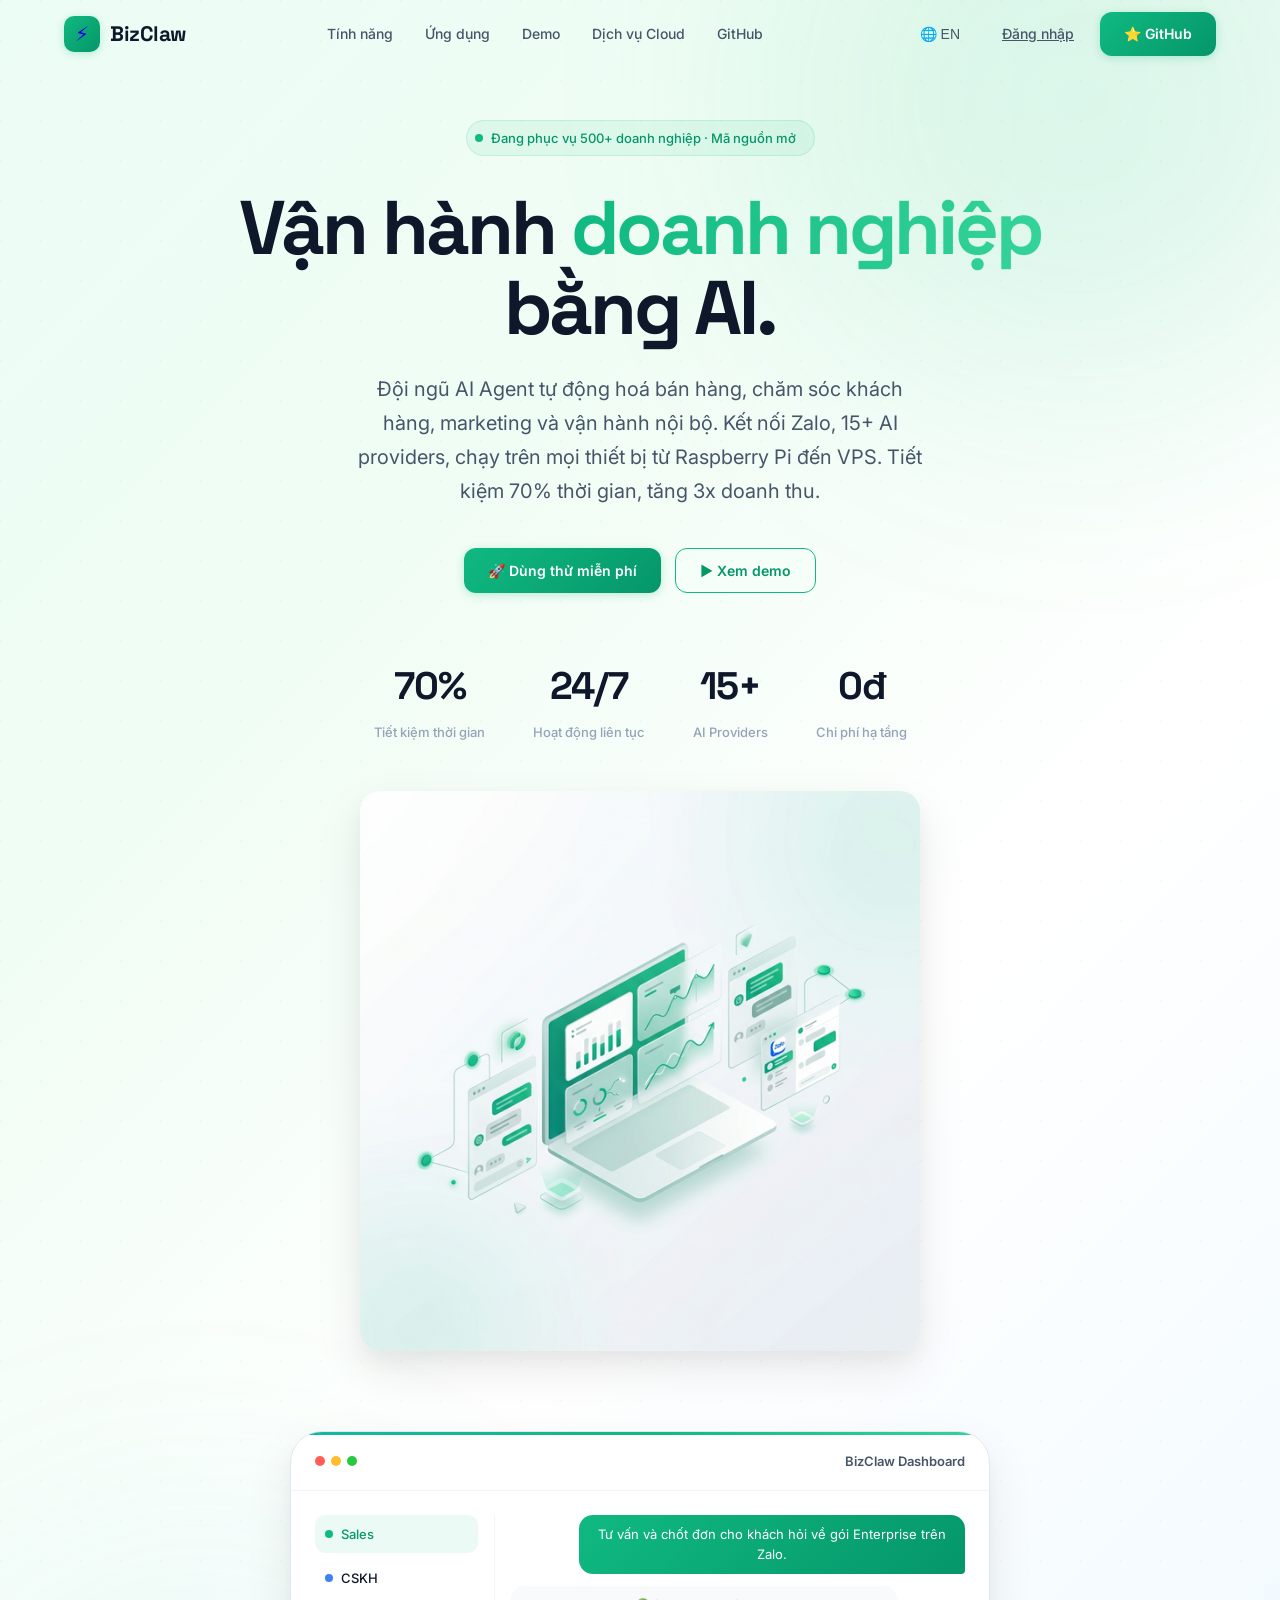
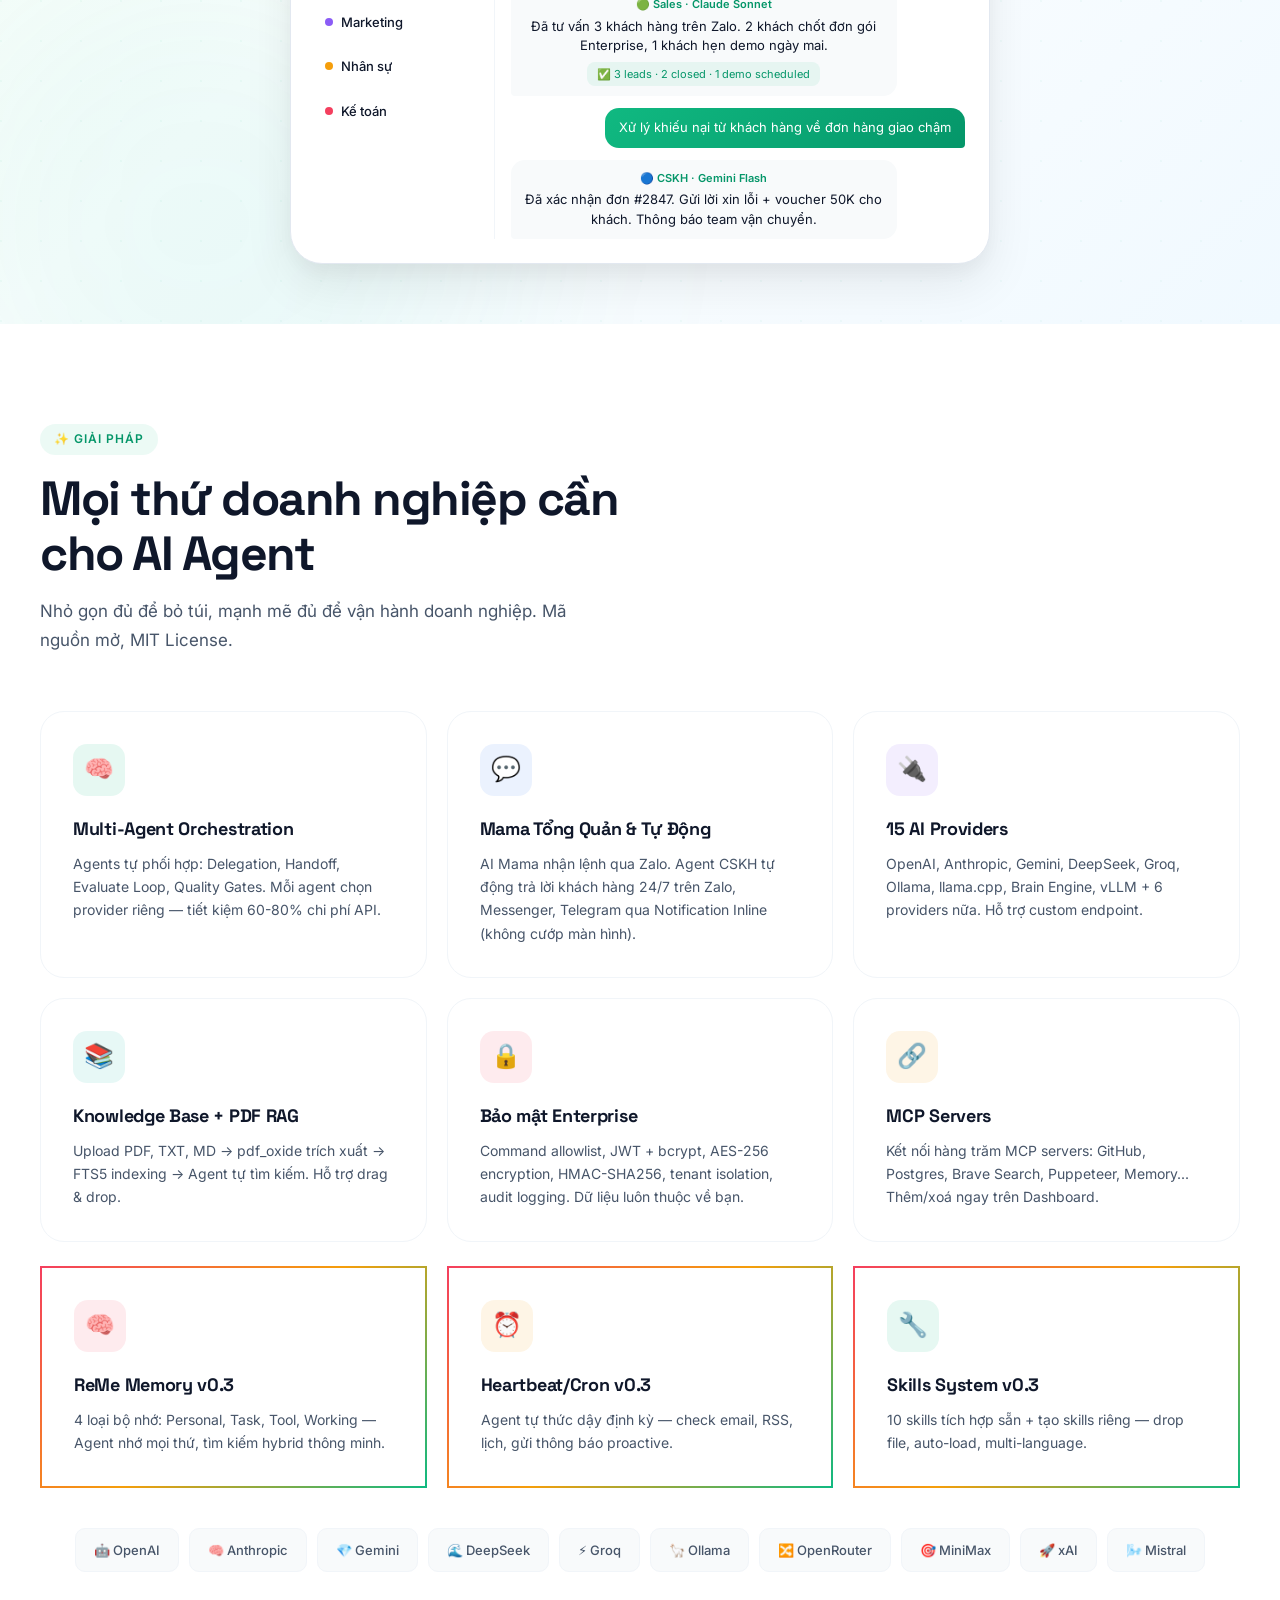
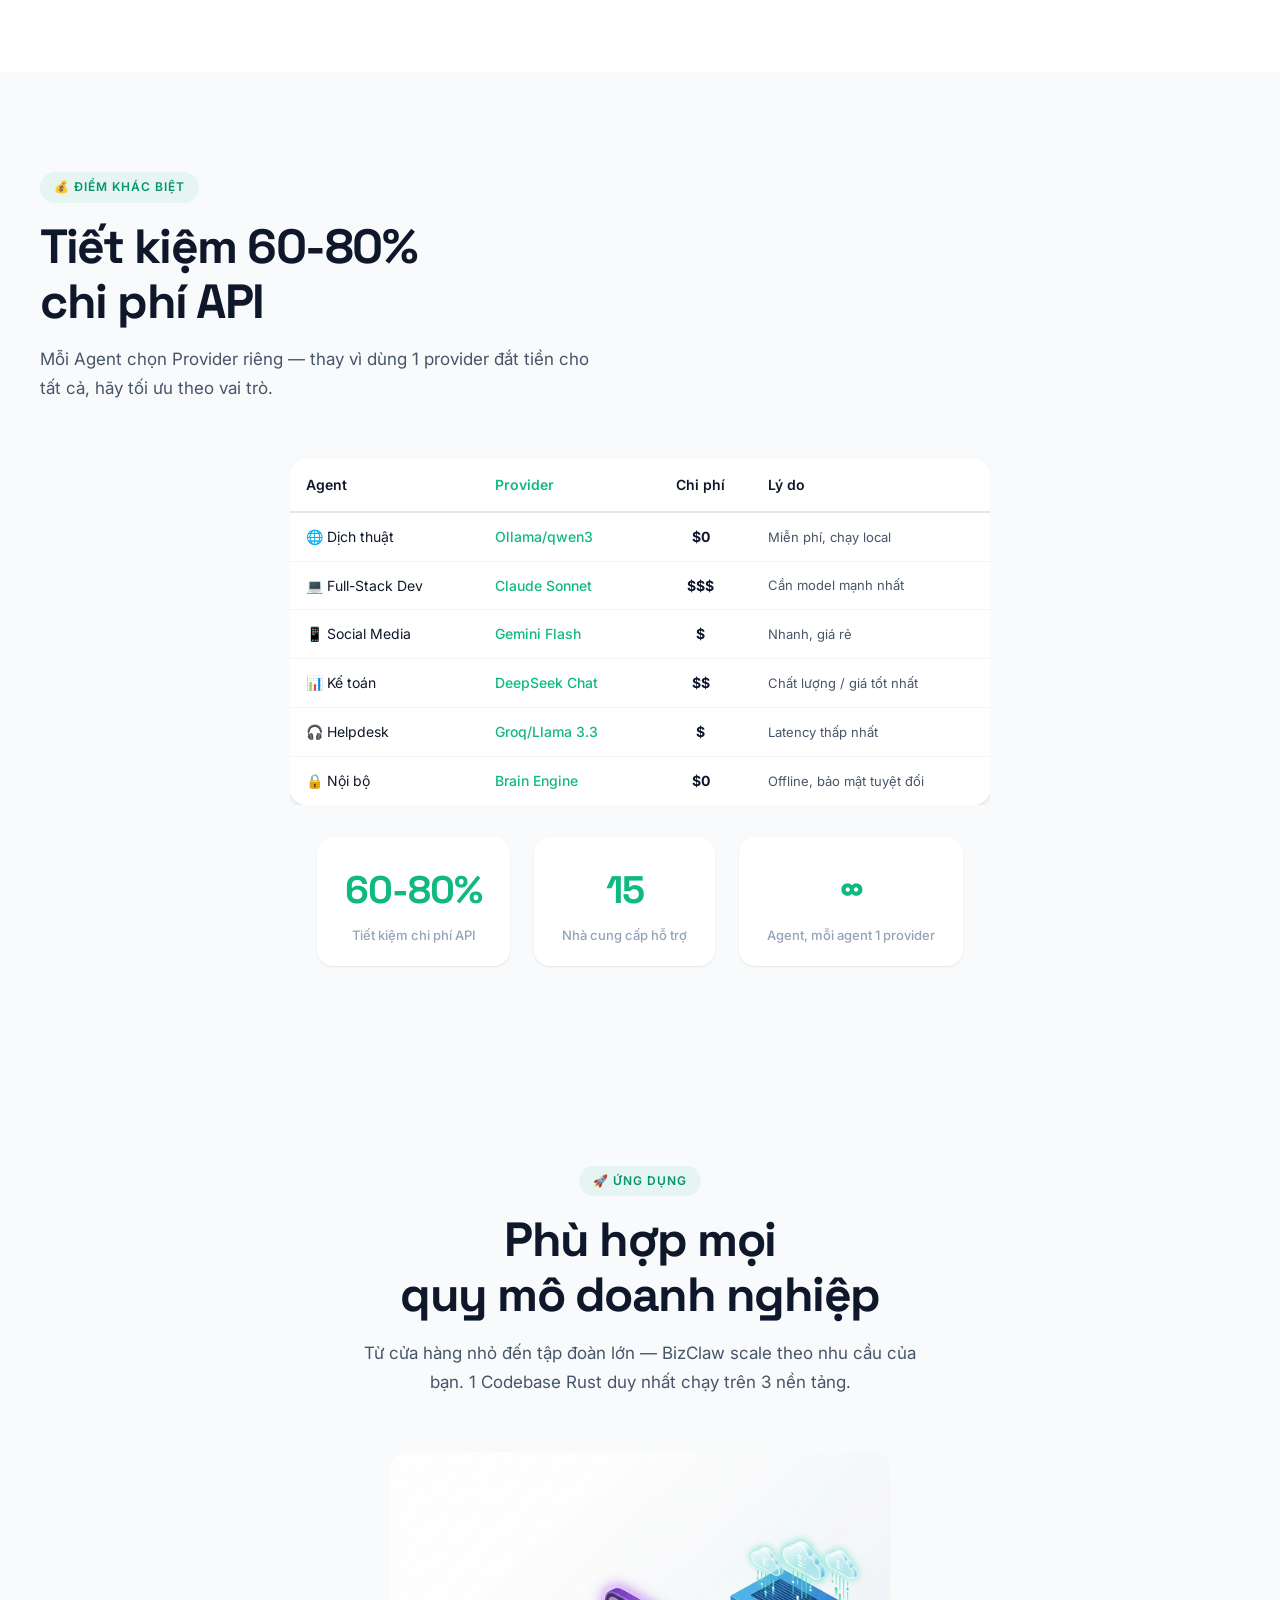
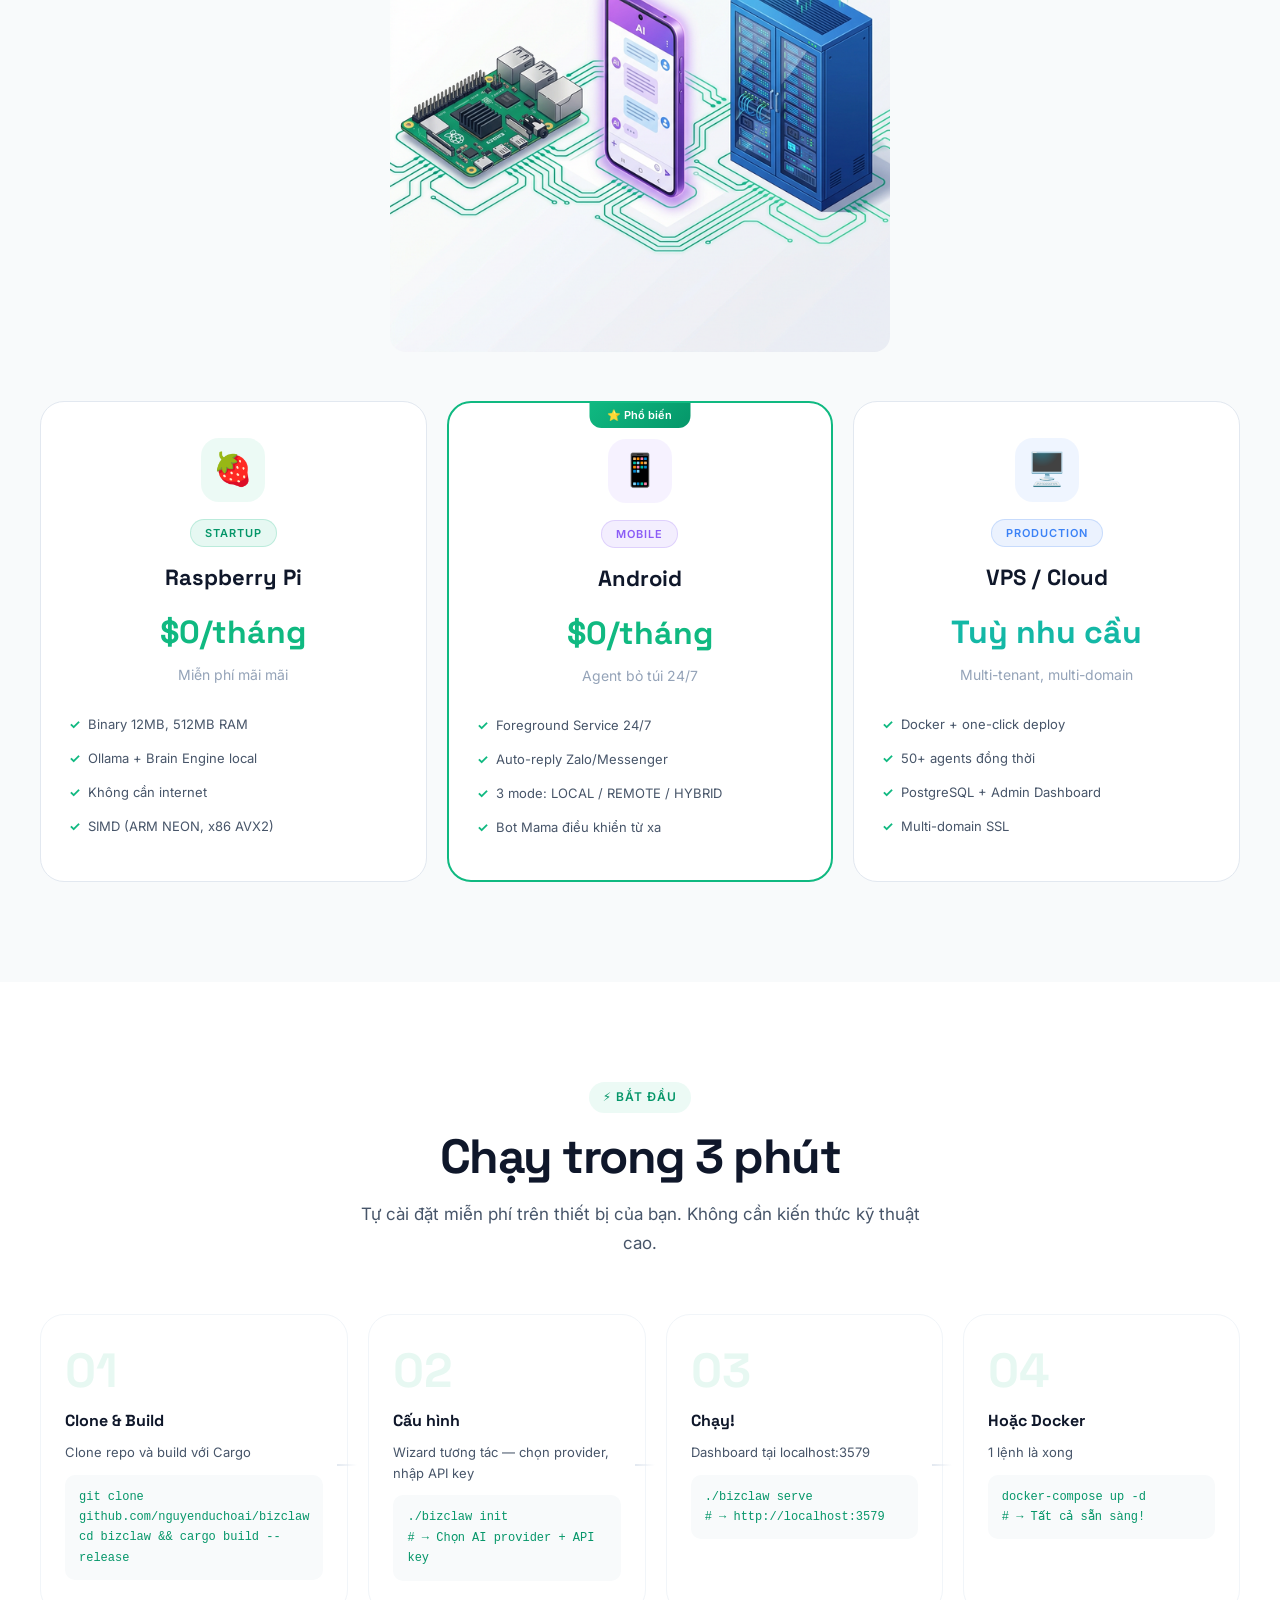
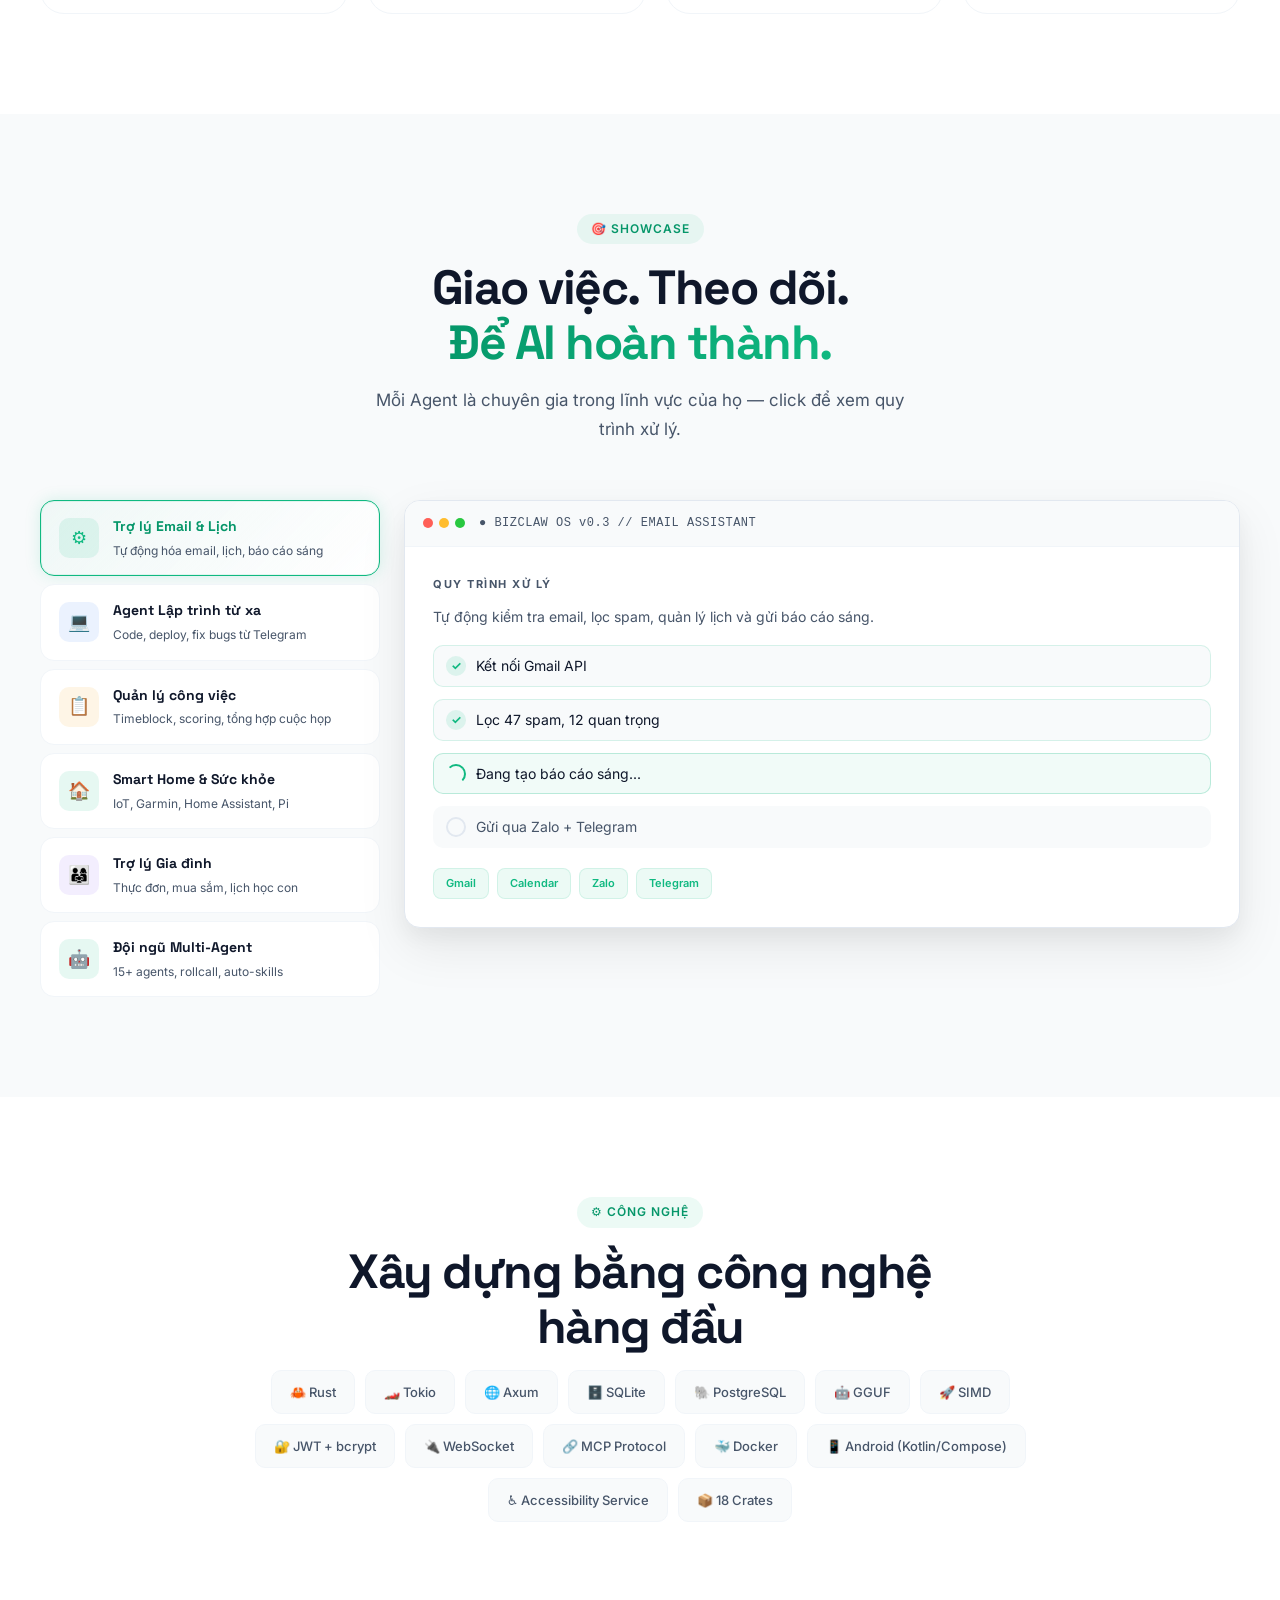
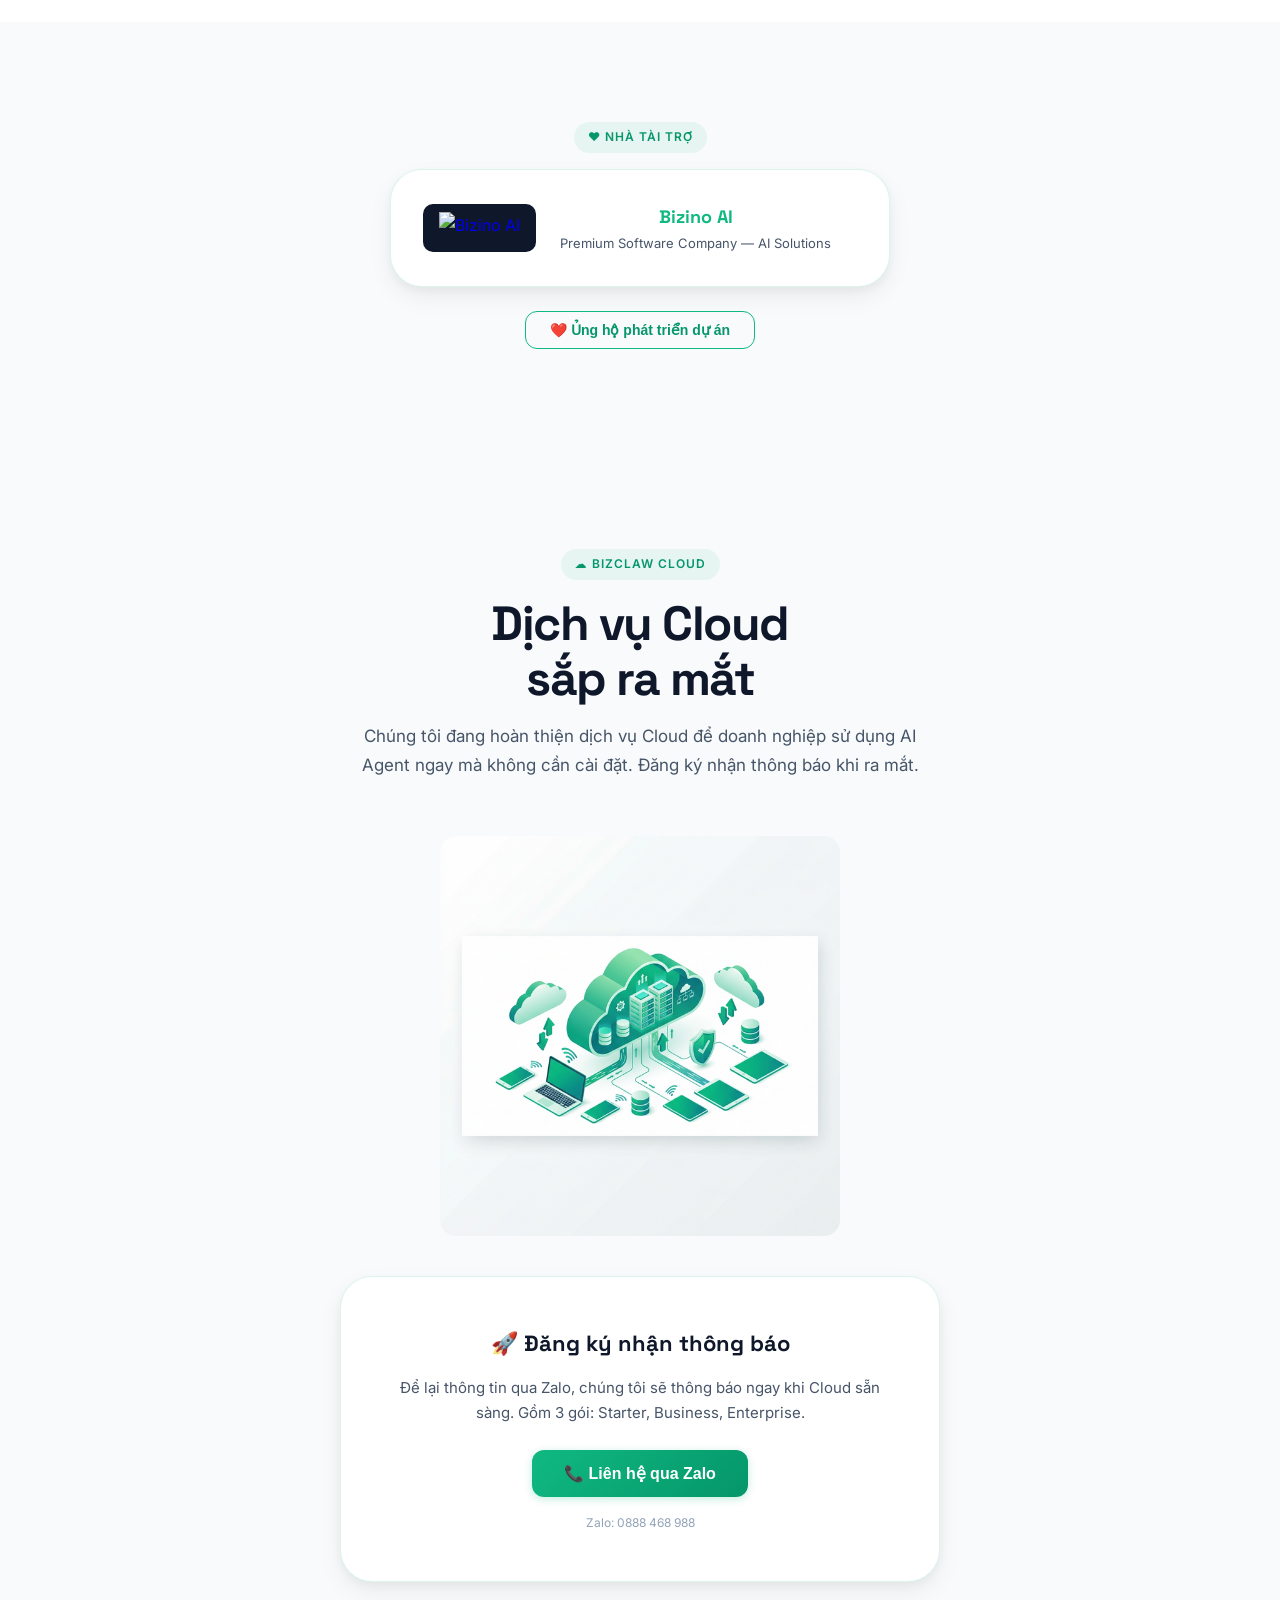
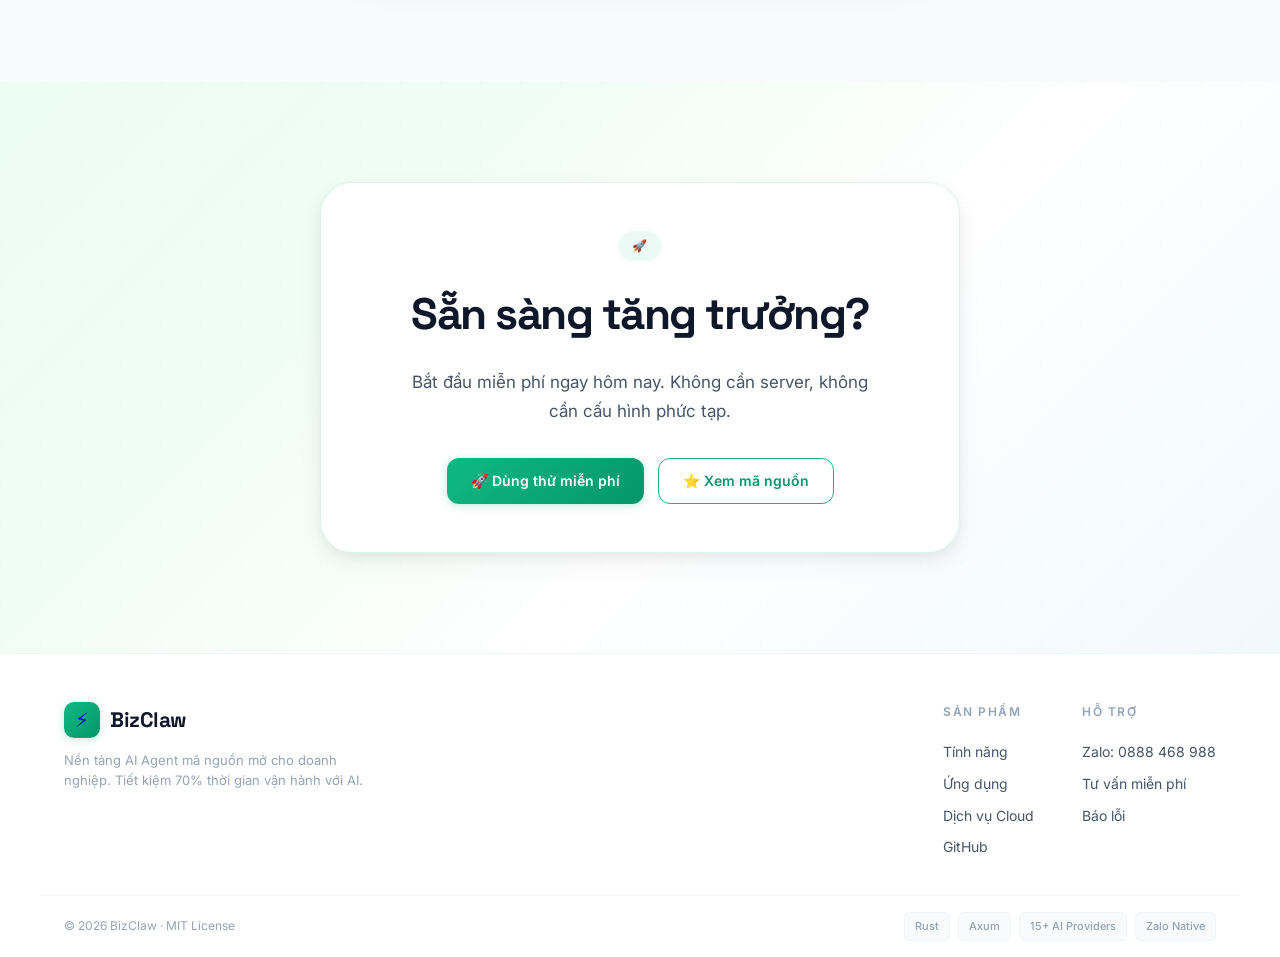
==== commit 14216048: "initial: BizClaw v0.3.2 — AI Agent Platform Open-source AI Agent Infrastructure Platform built in Ru" ====
--- a/deploy/viagent-landing/index.html
+++ b/deploy/viagent-landing/index.html
@@ -3,12 +3,12 @@
 <head>
 <meta charset="UTF-8">
 <meta name="viewport" content="width=device-width, initial-scale=1.0">
-<title>ViAgent — Trợ lý AI vận hành doanh nghiệp 24/7 | AI cho Doanh nhân</title>
-<meta name="description" content="ViAgent giúp doanh nghiệp tự động hoá bán hàng, chăm sóc khách hàng, marketing và vận hành nội bộ bằng AI Agent. Kết nối Zalo, 15+ AI providers, tiết kiệm 70% thời gian.">
-<meta property="og:title" content="ViAgent — Trợ lý AI cho Doanh nghiệp">
+<title>BizClaw — Trợ lý AI vận hành doanh nghiệp 24/7 | AI cho Doanh nhân</title>
+<meta name="description" content="BizClaw giúp doanh nghiệp tự động hoá bán hàng, chăm sóc khách hàng, marketing và vận hành nội bộ bằng AI Agent. Kết nối Zalo, 15+ AI providers, tiết kiệm 70% thời gian.">
+<meta property="og:title" content="BizClaw — Trợ lý AI cho Doanh nghiệp">
 <meta property="og:description" content="Tự động hoá bán hàng, CSKH, marketing bằng AI Agent. Kết nối Zalo, chạy 24/7, dữ liệu thuộc về bạn.">
 <meta property="og:type" content="website">
-<meta property="og:url" content="https://viagent.vn">
+<meta property="og:url" content="https://bizclaw.vn">
 <link rel="icon" href="data:image/svg+xml,<svg xmlns='http://www.w3.org/2000/svg' viewBox='0 0 100 100'><text y='.9em' font-size='90'>⚡</text></svg>">
 <link rel="preconnect" href="https://fonts.googleapis.com">
 <link href="https://fonts.googleapis.com/css2?family=Inter:wght@300;400;500;600;700;800;900&family=Space+Grotesk:wght@400;500;600;700;800&display=swap" rel="stylesheet">
@@ -329,19 +329,19 @@
   <div class="nav-inner">
     <a href="#" class="logo">
       <div class="logo-icon">⚡</div>
-      <span class="logo-text">ViAgent</span>
+      <span class="logo-text">BizClaw</span>
     </a>
     <div class="nav-links">
       <a href="#features" data-vi="Tính năng" data-en="Features">Tính năng</a>
       <a href="#platforms" data-vi="Ứng dụng" data-en="Use Cases">Ứng dụng</a>
       <a href="#agents-demo" data-vi="Demo" data-en="Demo">Demo</a>
       <a href="#pricing" data-vi="Dịch vụ Cloud" data-en="Cloud">Dịch vụ Cloud</a>
-      <a href="https://github.com/nguyenduchoai/viagent" target="_blank">GitHub</a>
+      <a href="https://github.com/nguyenduchoai/bizclaw" target="_blank">GitHub</a>
     </div>
     <div class="nav-right">
       <button class="btn-ghost" onclick="toggleLang()">🌐 EN</button>
       <a href="#" onclick="goLogin()" class="btn-ghost" data-vi="Đăng nhập" data-en="Login">Đăng nhập</a>
-      <a href="https://github.com/nguyenduchoai/viagent" target="_blank" class="btn-green">⭐ GitHub</a>
+      <a href="https://github.com/nguyenduchoai/bizclaw" target="_blank" class="btn-green">⭐ GitHub</a>
     </div>
   </div>
 </nav>
@@ -368,7 +368,7 @@
       <div class="hero-stat"><div class="num" data-vi="0đ" data-en="$0">0đ</div><div class="label" data-vi="Chi phí hạ tầng" data-en="Infrastructure cost">Chi phí hạ tầng</div></div>
     </div>
     <div style="margin-top:48px">
-      <img src="img/hero.png" alt="ViAgent Dashboard" style="max-width:560px;width:100%;border-radius:20px;box-shadow:var(--shadow-xl)">
+      <img src="img/hero.png" alt="BizClaw Dashboard" style="max-width:560px;width:100%;border-radius:20px;box-shadow:var(--shadow-xl)">
     </div>
 
     <!-- Chat Demo -->
@@ -376,7 +376,7 @@
       <div class="demo-card">
         <div class="demo-header">
           <div class="demo-dots"><span></span><span></span><span></span></div>
-          <div class="demo-title">ViAgent Dashboard</div>
+          <div class="demo-title">BizClaw Dashboard</div>
         </div>
         <div class="demo-body">
           <div class="demo-sidebar">
@@ -419,8 +419,8 @@
       </div>
       <div class="feature-card fade-up" style="--i:1">
         <div class="feature-icon-wrap fi-blue">💬</div>
-        <h3 data-vi="Zalo Native + 6 Channels" data-en="Zalo Native + 6 Channels">Zalo Native + 6 Channels</h3>
-        <p data-vi="Dual-mode Zalo (OA Bot + Cá nhân), Telegram, Discord, Webhook, WhatsApp. Agent nói chuyện trên Zalo như người thật." data-en="Dual-mode Zalo (OA Bot + Personal), Telegram, Discord, Webhook, WhatsApp. Agent chats on Zalo like a real person.">Dual-mode Zalo (OA Bot + Cá nhân), Telegram, Discord, Webhook, WhatsApp. Agent nói chuyện trên Zalo như người thật.</p>
+        <h3 data-vi="Mama Tổng Quản & Tự Động" data-en="Mama Orchestrator & Auto-Reply">Mama Tổng Quản & Tự Động</h3>
+        <p data-vi="AI Mama nhận lệnh qua Zalo. Agent CSKH tự động trả lời khách hàng 24/7 trên Zalo, Messenger, Telegram qua Notification Inline (không cướp màn hình)." data-en="AI Mama receives commands via Zalo. CSKH Agent auto-replies 24/7 on Zalo, Messenger, Telegram via Notification Inline.">AI Mama nhận lệnh qua Zalo. Agent CSKH tự động trả lời khách hàng 24/7 trên Zalo, Messenger, Telegram qua Notification Inline (không cướp màn hình).</p>
       </div>
       <div class="feature-card fade-up" style="--i:2">
         <div class="feature-icon-wrap fi-violet">🔌</div>
@@ -546,9 +546,9 @@
     <div class="section-center">
       <div class="section-tag">🚀 Ứng dụng</div>
       <div class="section-title" data-vi="Phù hợp mọi<br>quy mô doanh nghiệp" data-en="Fits every<br>business size">Phù hợp mọi<br>quy mô doanh nghiệp</div>
-      <div class="section-desc" data-vi="Từ cửa hàng nhỏ đến tập đoàn lớn — ViAgent scale theo nhu cầu của bạn. 1 Codebase Rust duy nhất chạy trên 3 nền tảng." data-en="From small shops to large enterprises — ViAgent scales to your needs. 1 Rust codebase on 3 platforms.">Từ cửa hàng nhỏ đến tập đoàn lớn — ViAgent scale theo nhu cầu của bạn. 1 Codebase Rust duy nhất chạy trên 3 nền tảng.</div>
-    </div>
-    <div style="text-align:center;margin-bottom:40px"><img src="img/platforms.png" alt="ViAgent Platforms" style="max-width:500px;width:100%;border-radius:16px"></div>
+      <div class="section-desc" data-vi="Từ cửa hàng nhỏ đến tập đoàn lớn — BizClaw scale theo nhu cầu của bạn. 1 Codebase Rust duy nhất chạy trên 3 nền tảng." data-en="From small shops to large enterprises — BizClaw scales to your needs. 1 Rust codebase on 3 platforms.">Từ cửa hàng nhỏ đến tập đoàn lớn — BizClaw scale theo nhu cầu của bạn. 1 Codebase Rust duy nhất chạy trên 3 nền tảng.</div>
+    </div>
+    <div style="text-align:center;margin-bottom:40px"><img src="img/platforms.png" alt="BizClaw Platforms" style="max-width:500px;width:100%;border-radius:16px"></div>
     <div class="platform-grid">
       <div class="platform-card fade-up" style="--i:0">
         <div class="pf-icon" style="background:rgba(16,185,129,.08)">🍓</div>
@@ -571,9 +571,9 @@
         <div class="pf-period" data-vi="Agent bỏ túi 24/7" data-en="Pocket agent 24/7">Agent bỏ túi 24/7</div>
         <ul class="pf-features">
           <li>Foreground Service 24/7</li>
-          <li data-vi="Accessibility điều khiển app" data-en="Accessibility controls apps">Accessibility điều khiển app</li>
+          <li data-vi="Auto-reply Zalo/Messenger" data-en="Auto Facebook, Messenger, Zalo">Auto-reply Zalo/Messenger</li>
           <li>3 mode: LOCAL / REMOTE / HYBRID</li>
-          <li data-vi="Facebook, Messenger, Zalo tự động" data-en="Auto Facebook, Messenger, Zalo">Facebook, Messenger, Zalo tự động</li>
+          <li data-vi="Bot Mama điều khiển từ xa" data-en="Remote control via Mama">Bot Mama điều khiển từ xa</li>
         </ul>
       </div>
       <div class="platform-card fade-up" style="--i:2">
@@ -606,19 +606,19 @@
         <div class="step-num">01</div>
         <h4>Clone & Build</h4>
         <p data-vi="Clone repo và build với Cargo" data-en="Clone repo and build with Cargo">Clone repo và build với Cargo</p>
-        <div class="step-code">git clone github.com/nguyenduchoai/viagent<br>cd viagent && cargo build --release</div>
+        <div class="step-code">git clone github.com/nguyenduchoai/bizclaw<br>cd bizclaw && cargo build --release</div>
       </div>
       <div class="step-card fade-up" style="--i:1">
         <div class="step-num">02</div>
         <h4 data-vi="Cấu hình" data-en="Configure">Cấu hình</h4>
         <p data-vi="Wizard tương tác — chọn provider, nhập API key" data-en="Interactive wizard — choose provider, enter API key">Wizard tương tác — chọn provider, nhập API key</p>
-        <div class="step-code">./viagent init<br># → Chọn AI provider + API key</div>
+        <div class="step-code">./bizclaw init<br># → Chọn AI provider + API key</div>
       </div>
       <div class="step-card fade-up" style="--i:2">
         <div class="step-num">03</div>
         <h4 data-vi="Chạy!" data-en="Run!">Chạy!</h4>
         <p data-vi="Dashboard tại localhost:3579" data-en="Dashboard at localhost:3579">Dashboard tại localhost:3579</p>
-        <div class="step-code">./viagent serve<br># → http://localhost:3579</div>
+        <div class="step-code">./bizclaw serve<br># → http://localhost:3579</div>
       </div>
       <div class="step-card fade-up" style="--i:3">
         <div class="step-num">04</div>
@@ -816,11 +816,11 @@
 <section id="pricing">
   <div class="container">
     <div class="section-center">
-      <div class="section-tag" data-vi="☁️ ViAgent Cloud" data-en="☁️ ViAgent Cloud">☁️ ViAgent Cloud</div>
+      <div class="section-tag" data-vi="☁️ BizClaw Cloud" data-en="☁️ BizClaw Cloud">☁️ BizClaw Cloud</div>
       <div class="section-title" data-vi="Dịch vụ Cloud<br>sắp ra mắt" data-en="Cloud Service<br>coming soon">Dịch vụ Cloud<br>sắp ra mắt</div>
       <div class="section-desc" data-vi="Chúng tôi đang hoàn thiện dịch vụ Cloud để doanh nghiệp sử dụng AI Agent ngay mà không cần cài đặt. Đăng ký nhận thông báo khi ra mắt." data-en="We're finalizing Cloud so businesses can use AI Agents instantly without setup. Register to get notified at launch.">Chúng tôi đang hoàn thiện dịch vụ Cloud để doanh nghiệp sử dụng AI Agent ngay mà không cần cài đặt. Đăng ký nhận thông báo khi ra mắt.</div>
     </div>
-    <div style="text-align:center;margin-bottom:32px"><img src="img/cloud.png" alt="ViAgent Cloud" style="max-width:400px;width:100%;border-radius:16px"></div>
+    <div style="text-align:center;margin-bottom:32px"><img src="img/cloud.png" alt="BizClaw Cloud" style="max-width:400px;width:100%;border-radius:16px"></div>
     <div class="cta-box fade-up" style="max-width:600px;margin:0 auto">
       <h3 style="font-family:'Space Grotesk',sans-serif;font-size:22px;font-weight:700;margin-bottom:12px" data-vi="🚀 Đăng ký nhận thông báo" data-en="🚀 Get notified">🚀 Đăng ký nhận thông báo</h3>
       <p style="color:var(--text2);margin-bottom:24px;font-size:15px" data-vi="Để lại thông tin qua Zalo, chúng tôi sẽ thông báo ngay khi Cloud sẵn sàng. Gồm 3 gói: Starter, Business, Enterprise." data-en="Leave your info via Zalo, we'll notify you when Cloud is ready. Includes 3 plans: Starter, Business, Enterprise.">Để lại thông tin qua Zalo, chúng tôi sẽ thông báo ngay khi Cloud sẵn sàng. Gồm 3 gói: Starter, Business, Enterprise.</p>
@@ -839,7 +839,7 @@
       <p style="font-size:17px;color:var(--text2);max-width:480px;margin:0 auto 32px" data-vi="Bắt đầu miễn phí ngay hôm nay. Không cần server, không cần cấu hình phức tạp." data-en="Start for free today. No servers, no complex config.">Bắt đầu miễn phí ngay hôm nay. Không cần server, không cần cấu hình phức tạp.</p>
       <div style="display:flex;gap:14px;justify-content:center;flex-wrap:wrap">
         <a href="#" onclick="goLogin()" class="btn-green" data-vi="🚀 Dùng thử miễn phí" data-en="🚀 Try for free">🚀 Dùng thử miễn phí</a>
-        <a href="https://github.com/nguyenduchoai/viagent" target="_blank" class="btn-outline-green" data-vi="⭐ Xem mã nguồn" data-en="⭐ View source">⭐ Xem mã nguồn</a>
+        <a href="https://github.com/nguyenduchoai/bizclaw" target="_blank" class="btn-outline-green" data-vi="⭐ Xem mã nguồn" data-en="⭐ View source">⭐ Xem mã nguồn</a>
       </div>
     </div>
   </div>
@@ -851,7 +851,7 @@
     <div class="footer-brand">
       <a href="#" class="logo" style="margin-bottom:12px">
         <div class="logo-icon">⚡</div>
-        <span class="logo-text">ViAgent</span>
+        <span class="logo-text">BizClaw</span>
       </a>
       <p data-vi="Nền tảng AI Agent mã nguồn mở cho doanh nghiệp. Tiết kiệm 70% thời gian vận hành với AI." data-en="Open source AI Agent platform for business. Save 70% operating time with AI.">Nền tảng AI Agent mã nguồn mở cho doanh nghiệp. Tiết kiệm 70% thời gian vận hành với AI.</p>
     </div>
@@ -861,18 +861,18 @@
         <a href="#features">Tính năng</a>
         <a href="#platforms">Ứng dụng</a>
         <a href="#pricing">Dịch vụ Cloud</a>
-        <a href="https://github.com/nguyenduchoai/viagent" target="_blank">GitHub</a>
+        <a href="https://github.com/nguyenduchoai/bizclaw" target="_blank">GitHub</a>
       </div>
       <div class="footer-col">
         <h4>Hỗ trợ</h4>
         <a href="https://zalo.me/0888468988" target="_blank">Zalo: 0888 468 988</a>
         <a href="#" onclick="contactOrder('Tư vấn')">Tư vấn miễn phí</a>
-        <a href="https://github.com/nguyenduchoai/viagent/issues" target="_blank">Báo lỗi</a>
+        <a href="https://github.com/nguyenduchoai/bizclaw/issues" target="_blank">Báo lỗi</a>
       </div>
     </div>
   </div>
   <div class="footer-bottom">
-    <span>© 2026 ViAgent · MIT License</span>
+    <span>© 2026 BizClaw · MIT License</span>
     <div class="footer-tech">
       <span>Rust</span>
       <span>Axum</span>
@@ -908,14 +908,14 @@
 // Login redirect
 function goLogin(){
   const host=location.hostname;
-  if(host.includes('viagent.vn'))location.href='https://apps.viagent.vn/admin';
+  if(host.includes('bizclaw.vn'))location.href='https://apps.bizclaw.vn/admin';
   else if(host.includes('viagent.vn'))location.href='https://apps.viagent.vn/admin';
   else location.href='/admin';
 }
 
 // Contact order
 function contactOrder(plan){
-  const msg=encodeURIComponent('Xin chào! Tôi muốn đăng ký gói '+plan+' trên ViAgent.');
+  const msg=encodeURIComponent('Xin chào! Tôi muốn đăng ký gói '+plan+' trên BizClaw.');
   window.open('https://zalo.me/0888468988?text='+msg,'_blank');
 }
 
